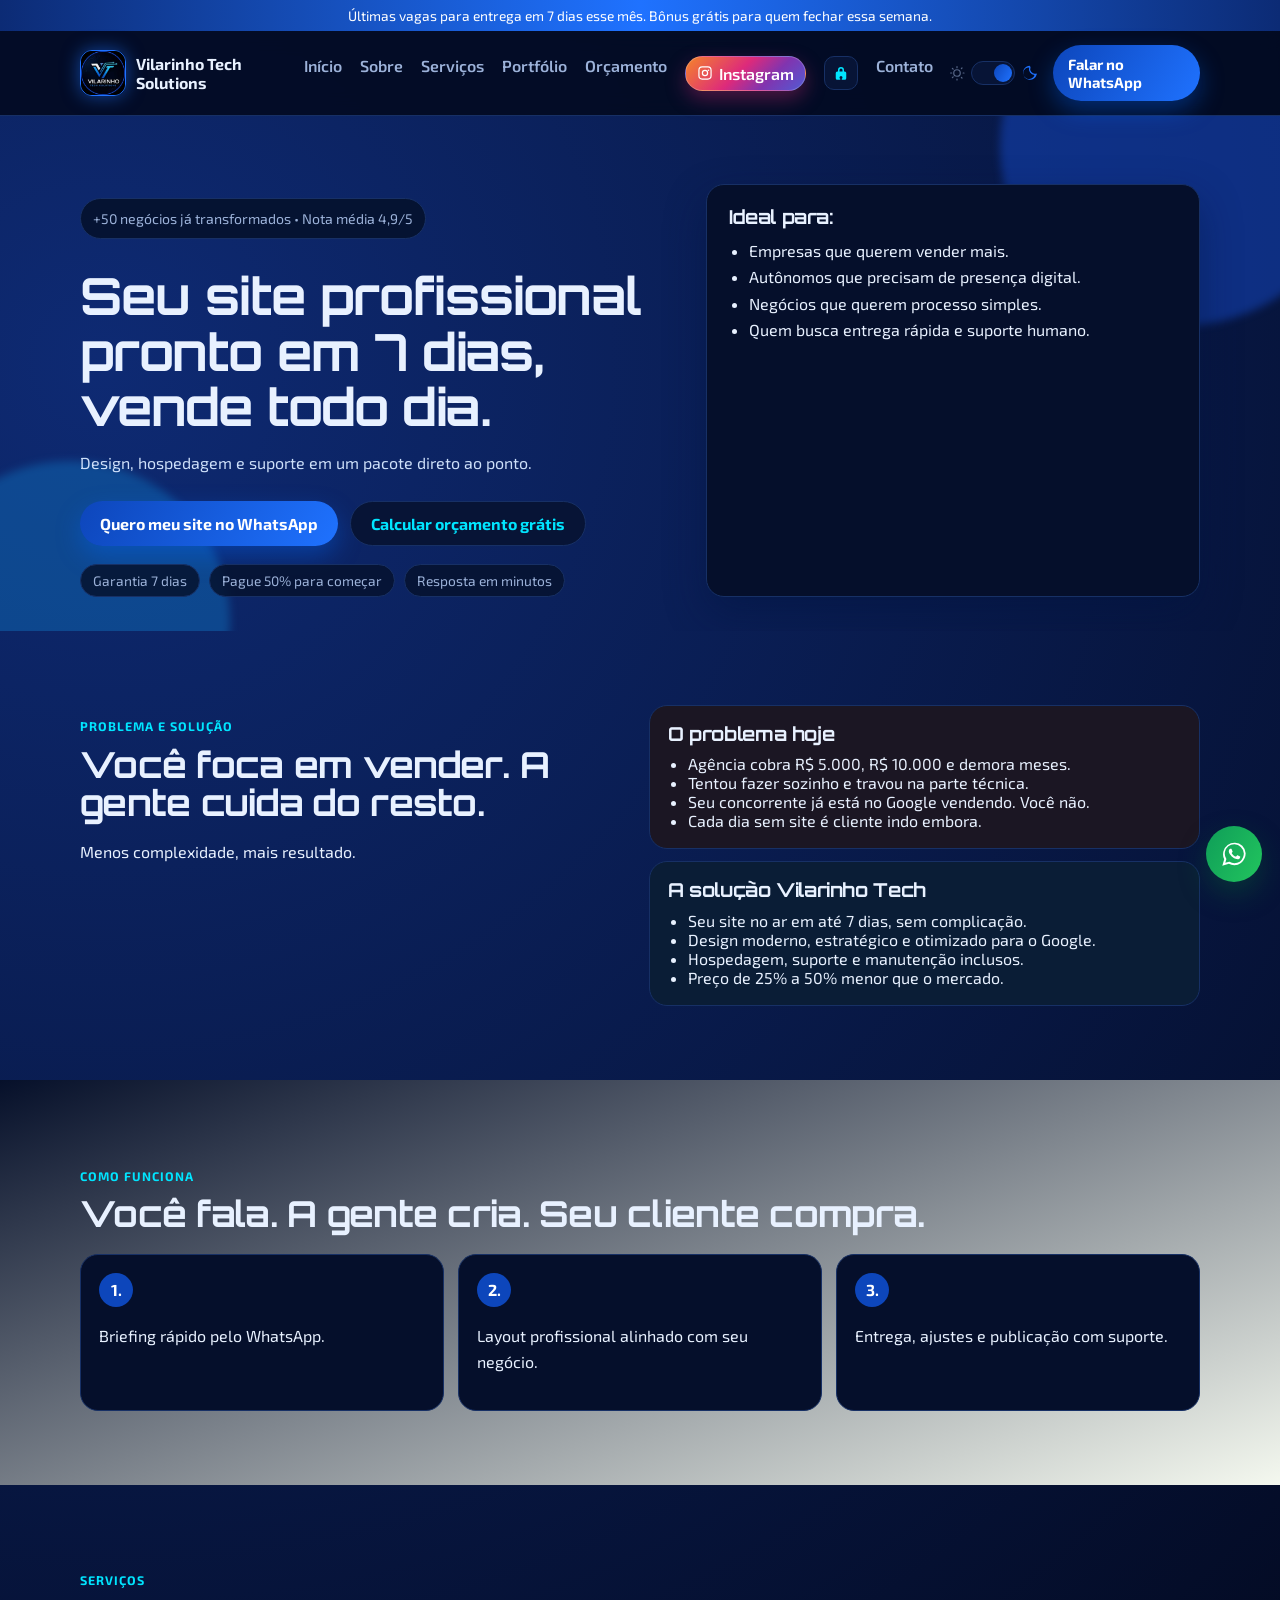
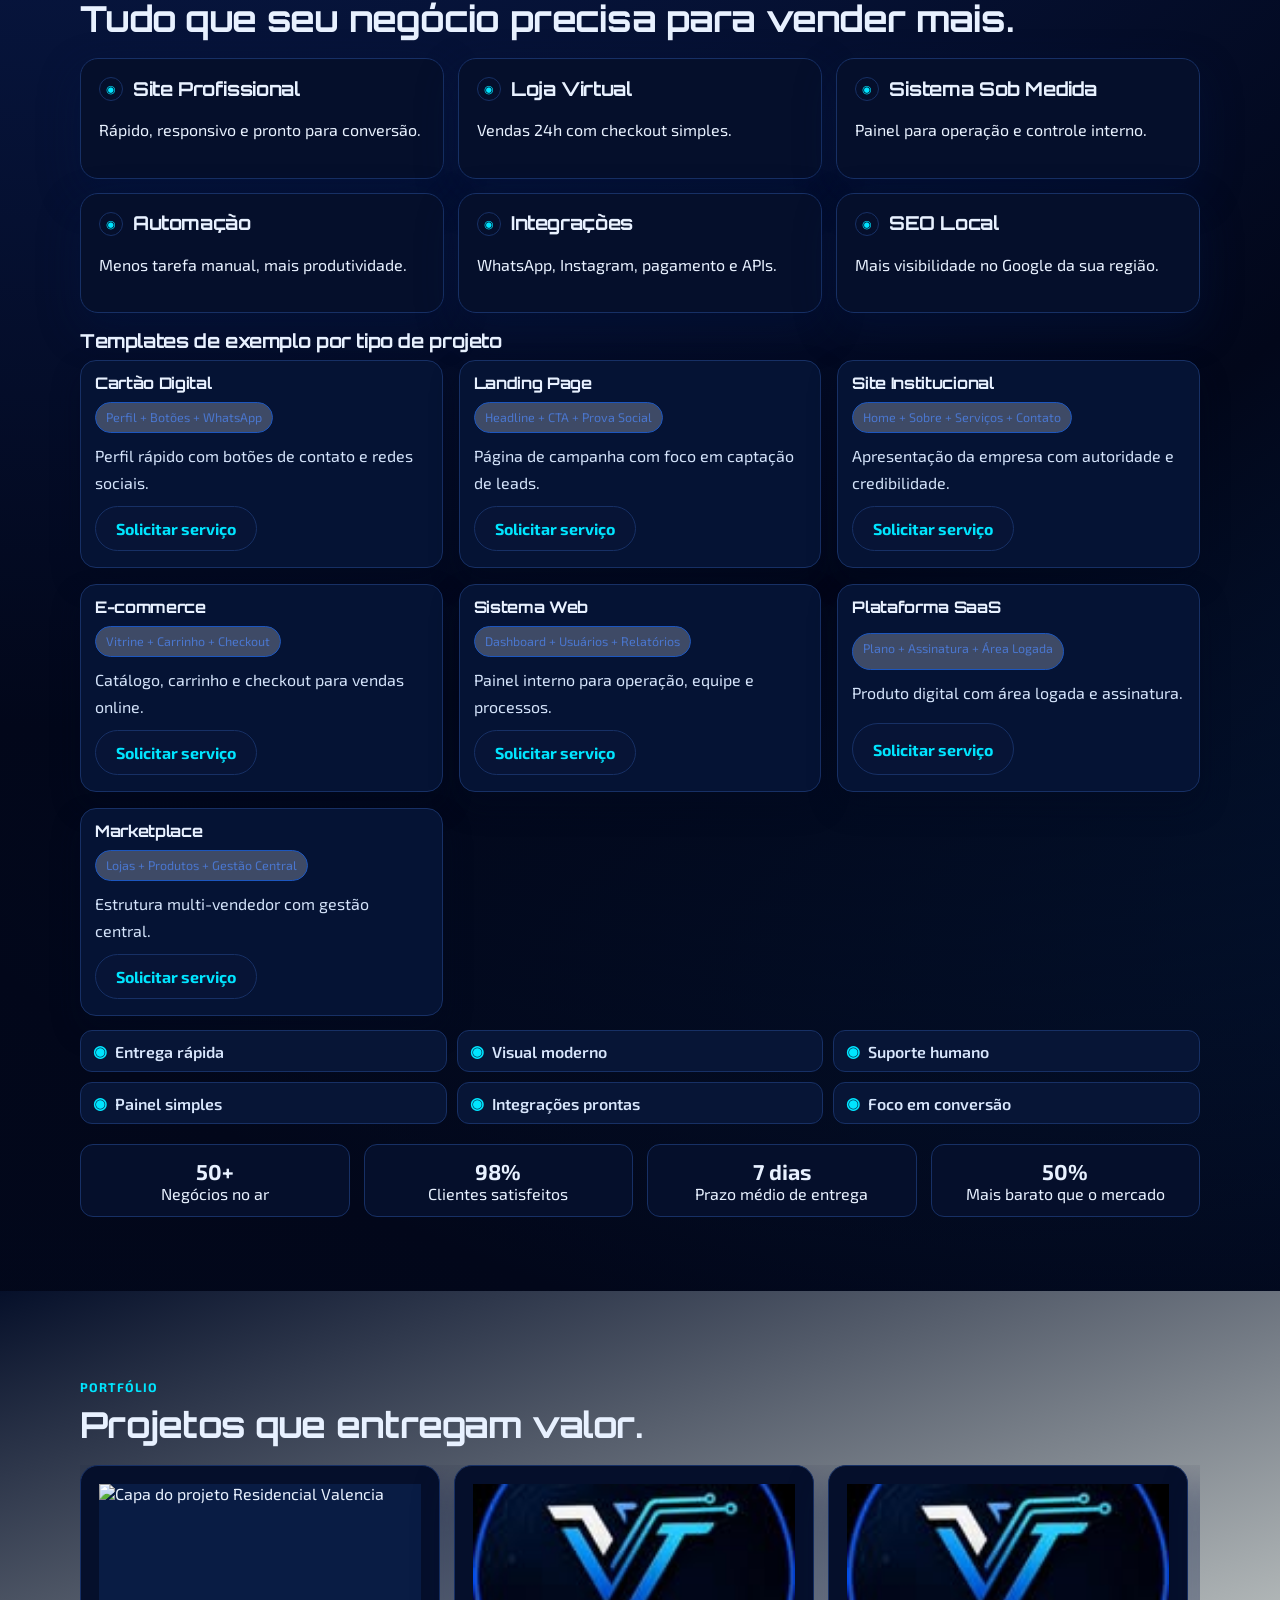
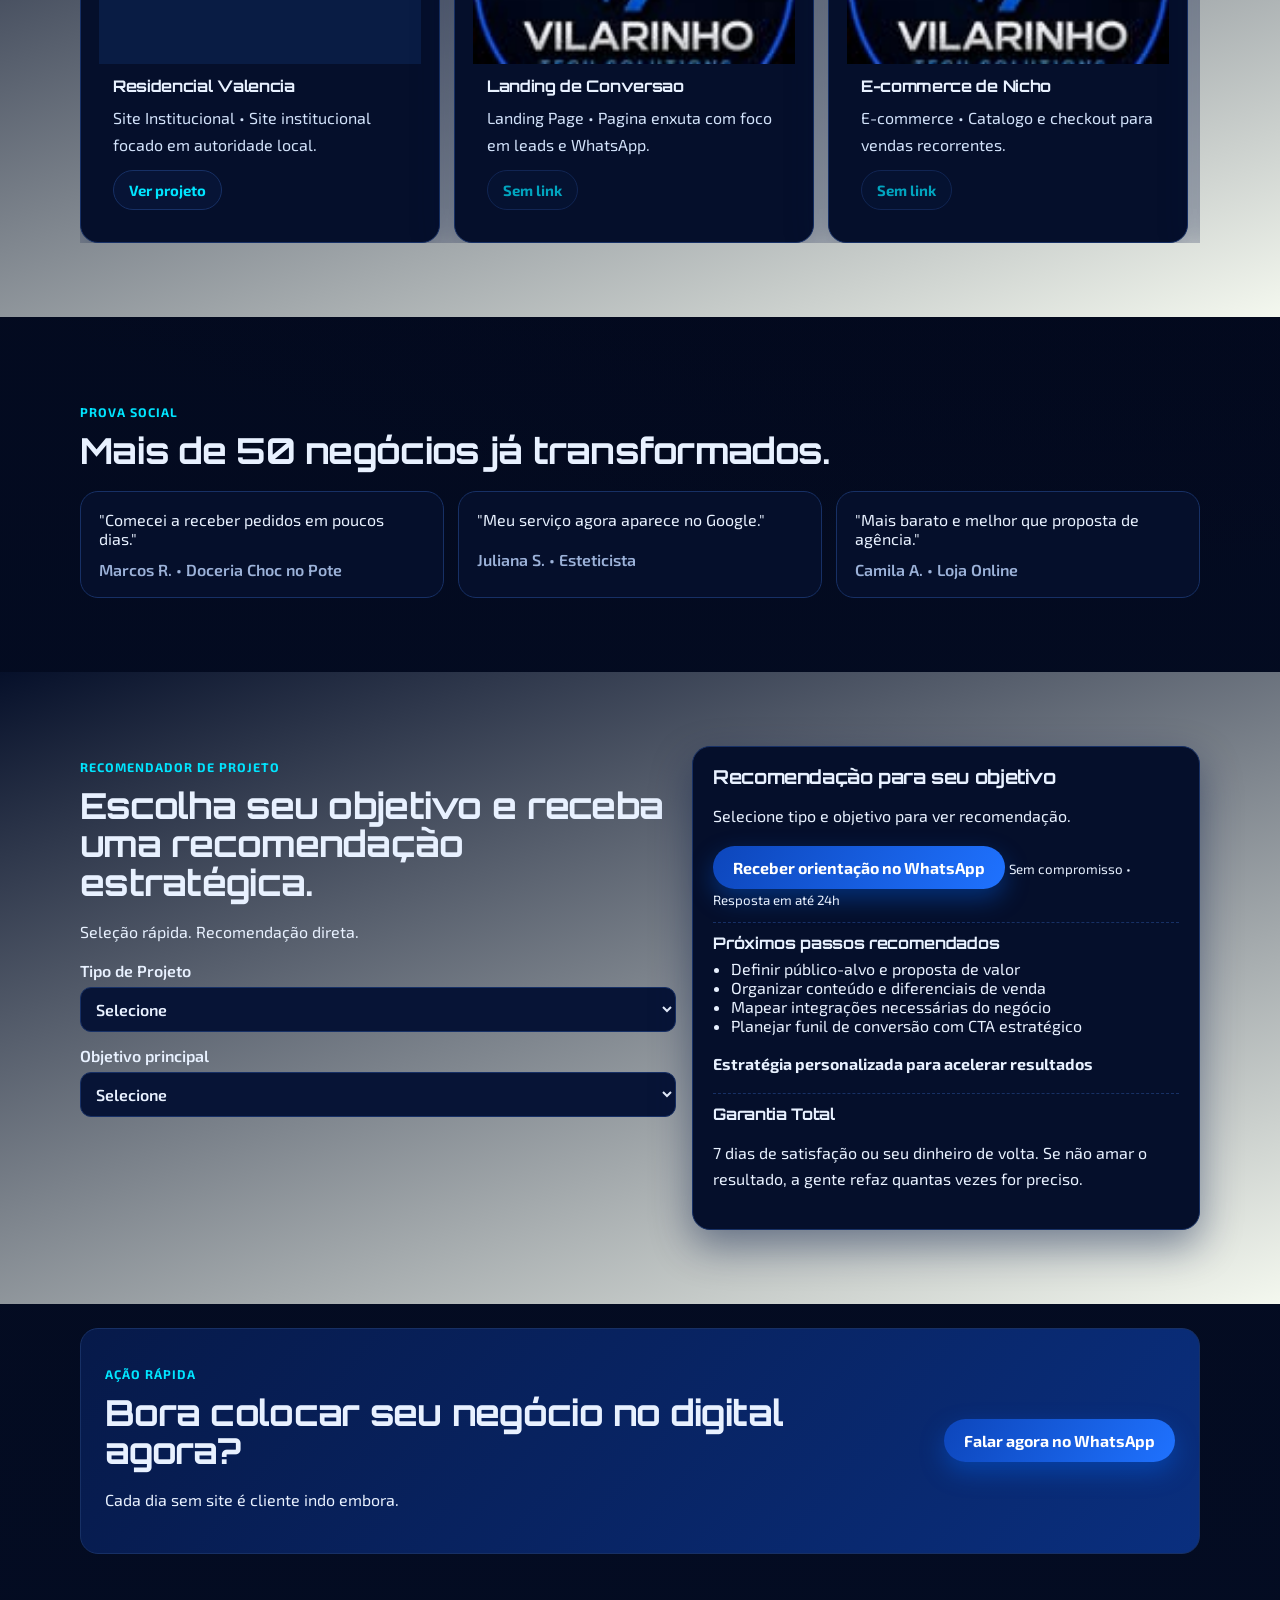
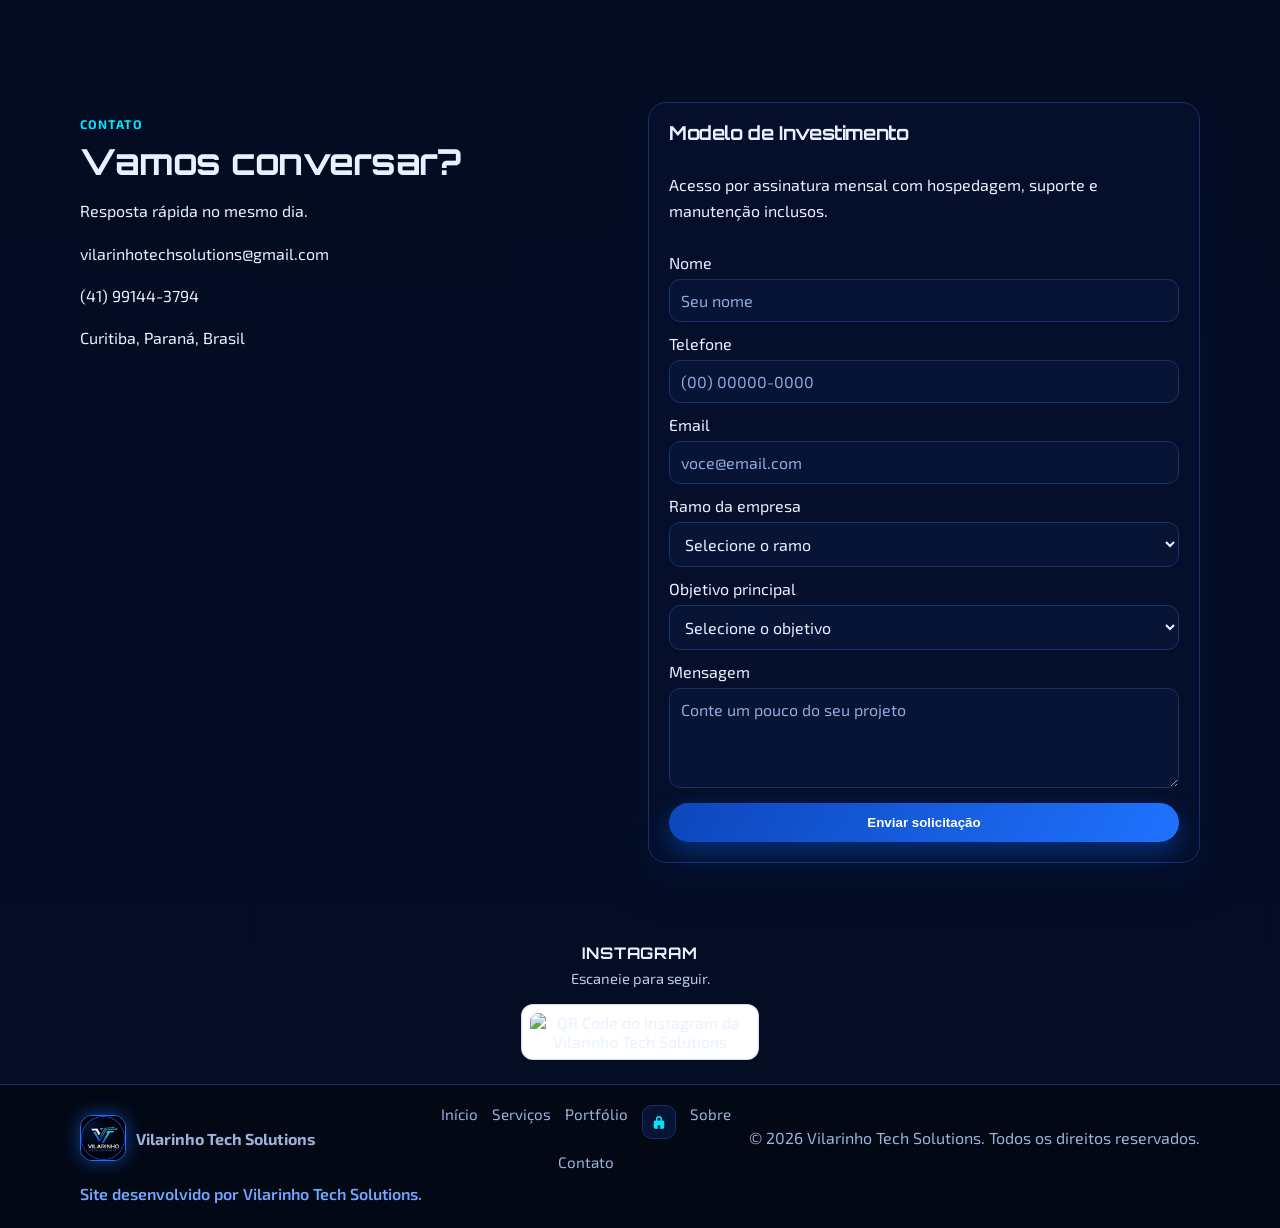
==== index.html @ c52dd7e8 "feat: streamline admin project onboarding and portfolio UX" ====
<!doctype html>
<html lang="pt-BR">
  <head>
    <meta charset="UTF-8" />
    <meta name="viewport" content="width=device-width, initial-scale=1.0" />
    <title>Vilarinho Tech Solutions</title>
    <meta
      name="description"
      content="Seu site profissional pronto em 7 dias para vender todos os dias. Criação web, hospedagem, suporte e manutenção inclusos."
    />
    <link rel="preconnect" href="https://fonts.googleapis.com" />
    <link rel="preconnect" href="https://fonts.gstatic.com" crossorigin />
    <link
      href="https://fonts.googleapis.com/css2?family=Exo+2:wght@400;500;600;700&family=Orbitron:wght@500;700;800&display=swap"
      rel="stylesheet"
    />
    <link rel="icon" type="image/jpeg" href="assets/logo_.jpg" />
    <link rel="shortcut icon" href="assets/logo_.jpg" />
    <link rel="apple-touch-icon" href="assets/logo_.jpg" />
    <link rel="stylesheet" href="style.css" />
  </head>
  <body>
    <div class="urgent-bar">
      Últimas vagas para entrega em 7 dias esse mês. Bônus grátis para quem
      fechar essa semana.
    </div>

    <header class="topbar">
      <div class="container topbar-inner">
        <a class="brand" href="#inicio">
          <img src="assets/logo_.jpg" alt="Vilarinho Tech Solutions" />
          <span>Vilarinho Tech Solutions</span>
        </a>

        <button
          class="menu-toggle"
          id="menu-toggle"
          type="button"
          aria-expanded="false"
          aria-controls="menu"
          aria-label="Abrir menu"
        >
          <span></span>
          <span></span>
          <span></span>
        </button>

        <nav class="nav" id="menu">
          <a href="#inicio">Início</a>
          <a href="#sobre">Sobre</a>
          <a href="servicos.html">Serviços</a>
          <a href="#portfolio">Portfólio</a>
          <a href="#orcamento">Orçamento</a>
          <a
            class="instagram-link"
            href="https://www.instagram.com/vilarinho_tech_solutions/"
            target="_blank"
            rel="noreferrer"
          >
            <svg viewBox="0 0 24 24" aria-hidden="true">
              <path
                d="M7.75 2h8.5A5.75 5.75 0 0122 7.75v8.5A5.75 5.75 0 0116.25 22h-8.5A5.75 5.75 0 012 16.25v-8.5A5.75 5.75 0 017.75 2zm0 1.8A3.95 3.95 0 003.8 7.75v8.5a3.95 3.95 0 003.95 3.95h8.5a3.95 3.95 0 003.95-3.95v-8.5a3.95 3.95 0 00-3.95-3.95h-8.5zM12 7.2A4.8 4.8 0 1112 16.8 4.8 4.8 0 0112 7.2zm0 1.8a3 3 0 100 6 3 3 0 000-6zm5.25-2.15a1.15 1.15 0 110 2.3 1.15 1.15 0 010-2.3z"
              ></path>
            </svg>
            <span>Instagram</span></a
          >
          <a
            href="#admin"
            class="admin-icon-link admin-login-trigger"
            aria-label="Login Admin"
            title="Login Admin"
          >
            <svg viewBox="0 0 24 24" aria-hidden="true">
              <path
                d="M17 10h-1V8a4 4 0 10-8 0v2H7a2 2 0 00-2 2v7a2 2 0 002 2h10a2 2 0 002-2v-7a2 2 0 00-2-2zm-7-2a2 2 0 114 0v2h-4V8zm2 8a2 2 0 012 2 2 2 0 01-1 1.73V21h-2v-1.27A2 2 0 0110 18a2 2 0 012-2z"
              ></path>
            </svg>
          </a>
          <a href="#contato">Contato</a>
        </nav>

        <label
          class="theme-toggle"
          for="theme-toggle-input"
          aria-label="Alternar tema claro ou escuro"
        >
          <span class="theme-icon theme-icon-sun" aria-hidden="true">
            <svg viewBox="0 0 24 24">
              <path
                d="M12 6.2a5.8 5.8 0 100 11.6 5.8 5.8 0 000-11.6zm0 1.8a4 4 0 110 8 4 4 0 010-8zM12 1.5a.9.9 0 01.9.9v1.7a.9.9 0 11-1.8 0V2.4a.9.9 0 01.9-.9zm0 18.8a.9.9 0 01.9.9v1.3a.9.9 0 11-1.8 0v-1.3a.9.9 0 01.9-.9zM4.4 4.4a.9.9 0 011.27 0l1.2 1.2A.9.9 0 115.6 6.87l-1.2-1.2a.9.9 0 010-1.27zm13.53 13.53a.9.9 0 011.27 0l.9.9a.9.9 0 11-1.27 1.27l-.9-.9a.9.9 0 010-1.27zM1.5 12a.9.9 0 01.9-.9h1.7a.9.9 0 110 1.8H2.4a.9.9 0 01-.9-.9zm18.8 0a.9.9 0 01.9-.9h1.3a.9.9 0 110 1.8h-1.3a.9.9 0 01-.9-.9zM4.4 19.6a.9.9 0 010-1.27l1.2-1.2a.9.9 0 111.27 1.27l-1.2 1.2a.9.9 0 01-1.27 0zm13.53-13.53a.9.9 0 010-1.27l.9-.9a.9.9 0 111.27 1.27l-.9.9a.9.9 0 01-1.27 0z"
              ></path>
            </svg>
          </span>
          <input type="checkbox" id="theme-toggle-input" checked />
          <span class="theme-toggle-track" aria-hidden="true"
            ><span class="theme-toggle-thumb"></span
          ></span>
          <span class="theme-icon theme-icon-moon" aria-hidden="true">
            <svg viewBox="0 0 24 24">
              <path
                d="M13.4 2.1a.9.9 0 01.84 1.22 7.15 7.15 0 008.44 9.45.9.9 0 011.01 1.26A10.5 10.5 0 1112.34 1.2a.9.9 0 011.06.9zm-1.2 1.56A8.7 8.7 0 1020.28 15a8.95 8.95 0 01-8.08-11.34z"
              ></path>
            </svg>
          </span>
        </label>

        <a
          class="btn btn-sm desktop-only"
          href="https://wa.me/5541991443794"
          target="_blank"
          rel="noreferrer"
        >
          Falar no WhatsApp
        </a>
      </div>
    </header>

    <main id="inicio">
      <section class="hero section-reveal">
        <div class="bg-shape bg-shape-a"></div>
        <div class="bg-shape bg-shape-b"></div>
        <div class="container hero-grid">
          <div>
            <p class="tag">+50 negócios já transformados • Nota média 4,9/5</p>
            <h1>Seu site profissional pronto em 7 dias, vende todo dia.</h1>
            <p class="subtitle">
              Design, hospedagem e suporte em um pacote direto ao ponto.
            </p>

            <div class="hero-actions">
              <a
                class="btn"
                href="https://wa.me/5541991443794?text=Ol%C3%A1%2C%20Vilarinho%20Tech!%20Vi%20o%20site%20de%20voc%C3%AAs%20e%20quero%20criar%20o%20meu%20site%20profissional."
                target="_blank"
                rel="noreferrer"
              >
                Quero meu site no WhatsApp
              </a>
              <a class="btn btn-ghost" href="#orcamento"
                >Calcular orçamento grátis</a
              >
            </div>

            <div class="hero-points">
              <span>Garantia 7 dias</span>
              <span>Pague 50% para começar</span>
              <span>Resposta em minutos</span>
            </div>
          </div>

          <aside class="hero-card section-reveal">
            <h3>Ideal para:</h3>
            <ul>
              <li>Empresas que querem vender mais.</li>
              <li>Autônomos que precisam de presença digital.</li>
              <li>Negócios que querem processo simples.</li>
              <li>Quem busca entrega rápida e suporte humano.</li>
            </ul>
          </aside>
        </div>
      </section>

      <section id="sobre" class="section section-reveal">
        <div class="container split">
          <div>
            <p class="section-label">Problema e Solução</p>
            <h2>Você foca em vender. A gente cuida do resto.</h2>
            <p>Menos complexidade, mais resultado.</p>
          </div>
          <div class="panel-group">
            <article class="panel warning">
              <h3>O problema hoje</h3>
              <ul>
                <li>Agência cobra R$ 5.000, R$ 10.000 e demora meses.</li>
                <li>Tentou fazer sozinho e travou na parte técnica.</li>
                <li>Seu concorrente já está no Google vendendo. Você não.</li>
                <li>Cada dia sem site é cliente indo embora.</li>
              </ul>
            </article>
            <article class="panel success">
              <h3>A solução Vilarinho Tech</h3>
              <ul>
                <li>Seu site no ar em até 7 dias, sem complicação.</li>
                <li>Design moderno, estratégico e otimizado para o Google.</li>
                <li>Hospedagem, suporte e manutenção inclusos.</li>
                <li>Preço de 25% a 50% menor que o mercado.</li>
              </ul>
            </article>
          </div>
        </div>
      </section>

      <section class="section alt section-reveal">
        <div class="container">
          <p class="section-label">Como Funciona</p>
          <h2>Você fala. A gente cria. Seu cliente compra.</h2>
          <div class="steps-grid">
            <article>
              <strong>1.</strong>
              <p>Briefing rápido pelo WhatsApp.</p>
            </article>
            <article>
              <strong>2.</strong>
              <p>Layout profissional alinhado com seu negócio.</p>
            </article>
            <article>
              <strong>3.</strong>
              <p>Entrega, ajustes e publicação com suporte.</p>
            </article>
          </div>
        </div>
      </section>

      <section id="servicos" class="section section-reveal">
        <div class="container">
          <p class="section-label">Serviços</p>
          <h2>Tudo que seu negócio precisa para vender mais.</h2>

          <div class="cards">
            <article class="service-card">
              <div class="service-head">
                <span class="service-icon" aria-hidden="true">◉</span>
                <h3>Site Profissional</h3>
              </div>
              <p>Rápido, responsivo e pronto para conversão.</p>
            </article>
            <article class="service-card">
              <div class="service-head">
                <span class="service-icon" aria-hidden="true">◉</span>
                <h3>Loja Virtual</h3>
              </div>
              <p>Vendas 24h com checkout simples.</p>
            </article>
            <article class="service-card">
              <div class="service-head">
                <span class="service-icon" aria-hidden="true">◉</span>
                <h3>Sistema Sob Medida</h3>
              </div>
              <p>Painel para operação e controle interno.</p>
            </article>
            <article class="service-card">
              <div class="service-head">
                <span class="service-icon" aria-hidden="true">◉</span>
                <h3>Automação</h3>
              </div>
              <p>Menos tarefa manual, mais produtividade.</p>
            </article>
            <article class="service-card">
              <div class="service-head">
                <span class="service-icon" aria-hidden="true">◉</span>
                <h3>Integrações</h3>
              </div>
              <p>WhatsApp, Instagram, pagamento e APIs.</p>
            </article>
            <article class="service-card">
              <div class="service-head">
                <span class="service-icon" aria-hidden="true">◉</span>
                <h3>SEO Local</h3>
              </div>
              <p>Mais visibilidade no Google da sua região.</p>
            </article>
          </div>

          <h3 class="templates-title">
            Templates de exemplo por tipo de projeto
          </h3>
          <div class="template-grid">
            <article class="template-card">
              <h4>Cartão Digital</h4>
              <div class="template-preview">Perfil + Botões + WhatsApp</div>
              <p>Perfil rápido com botões de contato e redes sociais.</p>
              <a
                href="https://wa.me/5541991443794?text=Olá%20Vilarinho%20Tech!%20Quero%20solicitar%20o%20serviço%20de%20Cartão%20Digital."
                class="btn btn-ghost"
                target="_blank"
                rel="noreferrer"
                >Solicitar serviço</a
              >
            </article>
            <article class="template-card">
              <h4>Landing Page</h4>
              <div class="template-preview">Headline + CTA + Prova Social</div>
              <p>Página de campanha com foco em captação de leads.</p>
              <a
                href="https://wa.me/5541991443794?text=Olá%20Vilarinho%20Tech!%20Quero%20solicitar%20o%20serviço%20de%20Landing%20Page."
                class="btn btn-ghost"
                target="_blank"
                rel="noreferrer"
                >Solicitar serviço</a
              >
            </article>
            <article class="template-card">
              <h4>Site Institucional</h4>
              <div class="template-preview">
                Home + Sobre + Serviços + Contato
              </div>
              <p>Apresentação da empresa com autoridade e credibilidade.</p>
              <a
                href="https://wa.me/5541991443794?text=Olá%20Vilarinho%20Tech!%20Quero%20solicitar%20o%20serviço%20de%20Site%20Institucional."
                class="btn btn-ghost"
                target="_blank"
                rel="noreferrer"
                >Solicitar serviço</a
              >
            </article>
            <article class="template-card">
              <h4>E-commerce</h4>
              <div class="template-preview">Vitrine + Carrinho + Checkout</div>
              <p>Catálogo, carrinho e checkout para vendas online.</p>
              <a
                href="https://wa.me/5541991443794?text=Olá%20Vilarinho%20Tech!%20Quero%20solicitar%20o%20serviço%20de%20E-commerce."
                class="btn btn-ghost"
                target="_blank"
                rel="noreferrer"
                >Solicitar serviço</a
              >
            </article>
            <article class="template-card">
              <h4>Sistema Web</h4>
              <div class="template-preview">
                Dashboard + Usuários + Relatórios
              </div>
              <p>Painel interno para operação, equipe e processos.</p>
              <a
                href="https://wa.me/5541991443794?text=Olá%20Vilarinho%20Tech!%20Quero%20solicitar%20o%20serviço%20de%20Sistema%20Web."
                class="btn btn-ghost"
                target="_blank"
                rel="noreferrer"
                >Solicitar serviço</a
              >
            </article>
            <article class="template-card">
              <h4>Plataforma SaaS</h4>
              <div class="template-preview">
                Plano + Assinatura + Área Logada
              </div>
              <p>Produto digital com área logada e assinatura.</p>
              <a
                href="https://wa.me/5541991443794?text=Olá%20Vilarinho%20Tech!%20Quero%20solicitar%20o%20serviço%20de%20Plataforma%20SaaS."
                class="btn btn-ghost"
                target="_blank"
                rel="noreferrer"
                >Solicitar serviço</a
              >
            </article>
            <article class="template-card">
              <h4>Marketplace</h4>
              <div class="template-preview">
                Lojas + Produtos + Gestão Central
              </div>
              <p>Estrutura multi-vendedor com gestão central.</p>
              <a
                href="https://wa.me/5541991443794?text=Olá%20Vilarinho%20Tech!%20Quero%20solicitar%20o%20serviço%20de%20Marketplace."
                class="btn btn-ghost"
                target="_blank"
                rel="noreferrer"
                >Solicitar serviço</a
              >
            </article>
          </div>

          <div class="icon-card-grid">
            <article class="mini-card"><span>◉</span>Entrega rápida</article>
            <article class="mini-card"><span>◉</span>Visual moderno</article>
            <article class="mini-card"><span>◉</span>Suporte humano</article>
            <article class="mini-card"><span>◉</span>Painel simples</article>
            <article class="mini-card">
              <span>◉</span>Integrações prontas
            </article>
            <article class="mini-card"><span>◉</span>Foco em conversão</article>
          </div>

          <div class="stats">
            <div><strong>50+</strong><span>Negócios no ar</span></div>
            <div><strong>98%</strong><span>Clientes satisfeitos</span></div>
            <div>
              <strong>7 dias</strong><span>Prazo médio de entrega</span>
            </div>
            <div>
              <strong>50%</strong><span>Mais barato que o mercado</span>
            </div>
          </div>
        </div>
      </section>

      <section id="portfolio" class="section alt section-reveal">
        <div class="container">
          <p class="section-label">Portfólio</p>
          <h2>Projetos que entregam valor.</h2>
          <div class="portfolio-marquee">
            <div class="portfolio-grid" id="portfolio-grid"></div>
          </div>
        </div>
      </section>

      <section class="section section-reveal">
        <div class="container">
          <p class="section-label">Prova Social</p>
          <h2>Mais de 50 negócios já transformados.</h2>
          <div class="testimonials">
            <blockquote>
              "Comecei a receber pedidos em poucos dias."
              <cite>Marcos R. • Doceria Choc no Pote</cite>
            </blockquote>
            <blockquote>
              "Meu serviço agora aparece no Google."
              <cite>Juliana S. • Esteticista</cite>
            </blockquote>
            <blockquote>
              "Mais barato e melhor que proposta de agência."
              <cite>Camila A. • Loja Online</cite>
            </blockquote>
          </div>
        </div>
      </section>

      <section id="orcamento" class="section alt section-reveal">
        <div class="container budget-wrap">
          <div>
            <p class="section-label">Recomendador de Projeto</p>
            <h2>Escolha seu objetivo e receba uma recomendação estratégica.</h2>
            <p>Seleção rápida. Recomendação direta.</p>

            <form id="budget-form" class="budget-form">
              <label>
                Tipo de Projeto
                <select id="project-type" required>
                  <option value="">Selecione</option>
                  <option value="Cartão Digital">Cartão Digital</option>
                  <option value="Landing Page">Landing Page</option>
                  <option value="Site Institucional">Site Institucional</option>
                  <option value="E-commerce">E-commerce</option>
                  <option value="Sistema Web">Sistema Web</option>
                  <option value="Plataforma SaaS">Plataforma SaaS</option>
                  <option value="Marketplace">Marketplace</option>
                </select>
              </label>

              <label>
                Objetivo principal
                <select id="project-goal" required>
                  <option value="">Selecione</option>
                  <option value="vender-online">Vender produtos online</option>
                  <option value="captar-leads">
                    Gerar leads e captar clientes
                  </option>
                  <option value="autoridade">Apresentar a empresa</option>
                  <option value="automatizar">
                    Automatizar processos internos
                  </option>
                  <option value="produto-digital">
                    Lançar produto digital
                  </option>
                </select>
              </label>
            </form>
          </div>

          <aside class="budget-result">
            <h3>Recomendação para seu objetivo</h3>
            <p id="recommend-title">
              Selecione tipo e objetivo para ver recomendação.
            </p>
            <p class="recommendation-text" id="recommend-text"></p>
            <ul class="recommendation-list" id="recommend-list"></ul>
            <a
              class="btn"
              id="cta-whatsapp"
              href="https://wa.me/5541991443794"
              target="_blank"
              rel="noreferrer"
            >
              Receber orientação no WhatsApp
            </a>
            <small>Sem compromisso • Resposta em até 24h</small>

            <div class="bonus">
              <h4>Próximos passos recomendados</h4>
              <ul>
                <li>Definir público-alvo e proposta de valor</li>
                <li>Organizar conteúdo e diferenciais de venda</li>
                <li>Mapear integrações necessárias do negócio</li>
                <li>Planejar funil de conversão com CTA estratégico</li>
              </ul>
              <p>
                <strong
                  >Estratégia personalizada para acelerar resultados</strong
                >
              </p>
            </div>

            <div class="guarantee">
              <h4>Garantia Total</h4>
              <p>
                7 dias de satisfação ou seu dinheiro de volta. Se não amar o
                resultado, a gente refaz quantas vezes for preciso.
              </p>
            </div>
          </aside>
        </div>
      </section>

      <section id="admin" class="section section-reveal" hidden>
        <div class="container">
          <p class="section-label">Painel do Cliente</p>
          <h2>Admin de Projetos Desenvolvidos</h2>
          <p>Cadastre e publique no portfólio em segundos.</p>

          <form id="admin-project-form" class="contact-form admin-form">
            <h3>Conexao Supabase</h3>
            <label>
              Supabase URL
              <input
                id="supabase-url"
                type="url"
                placeholder="https://SEU-PROJETO.supabase.co"
              />
            </label>
            <label>
              Supabase Anon Key
              <input
                id="supabase-anon-key"
                type="text"
                placeholder="Sua anon key publica"
              />
            </label>
            <button id="supabase-connect" type="button" class="btn btn-ghost">
              Conectar Supabase
            </button>
            <small id="supabase-status"></small>

            <div class="admin-auth-box">
              <button id="admin-google-login" type="button" class="btn">
                Acessar Admin com Google
              </button>
              <button
                id="admin-google-logout"
                type="button"
                class="btn btn-ghost"
                hidden
              >
                Sair da conta Admin
              </button>
              <small id="admin-auth-status">
                Faça login com o email autorizado para liberar o cadastro.
              </small>

              <div class="external-connect-box">
                <strong>Conectar Plataformas</strong>
                <div class="external-connect-actions">
                  <button
                    id="connect-github"
                    type="button"
                    class="btn btn-ghost btn-sm"
                  >
                    Conectar GitHub
                  </button>
                  <button
                    id="connect-netlify"
                    type="button"
                    class="btn btn-ghost btn-sm"
                  >
                    Conectar Netlify
                  </button>
                </div>
                <small id="external-connect-status">
                  Conecte e depois use "Sincronizar por URLs" para espelhar no
                  portfólio.
                </small>
              </div>
            </div>

            <div id="admin-project-fields" hidden>
              <h3>Cadastro de Projeto</h3>
              <label>
                Nome do projeto
                <input
                  id="admin-name"
                  type="text"
                  placeholder="Ex: Clínica Vida"
                  required
                />
              </label>
              <label>
                Tipo de projeto
                <select id="admin-type" required>
                  <option value="">Selecione</option>
                  <option>Landing Page</option>
                  <option>Site Institucional</option>
                  <option>E-commerce</option>
                  <option>Sistema Web</option>
                  <option>Plataforma SaaS</option>
                  <option>Marketplace</option>
                </select>
              </label>
              <label>
                Resultado ou descrição
                <textarea
                  id="admin-description"
                  rows="3"
                  placeholder="Ex: aumento de leads e presença local"
                  required
                ></textarea>
              </label>
              <label>
                URL para "Ver projeto"
                <input
                  id="admin-url"
                  type="url"
                  placeholder="https://seuprojeto.com"
                />
              </label>
              <div class="admin-quick-actions">
                <button
                  id="admin-autofill-url"
                  type="button"
                  class="btn btn-ghost btn-sm"
                >
                  Preencher automaticamente pela URL
                </button>
                <small>
                  Com a URL, o sistema completa nome/tipo/descricao e permite
                  publicar mais rapido.
                </small>
              </div>
              <label>
                URL da capa do projeto (opcional)
                <input
                  id="admin-cover-url"
                  type="url"
                  placeholder="https://seuprojeto.com/capa.jpg"
                />
              </label>
              <button type="submit" class="btn">
                Adicionar ao portfólio público
              </button>
              <small id="admin-feedback"></small>

              <h3>Sincronizar por URLs</h3>
              <label>
                URLs dos projetos (1 por linha)
                <textarea
                  id="sync-urls"
                  rows="5"
                  placeholder="https://meuprojeto.lovable.app&#10;https://meuprojeto.netlify.app&#10;https://empresa.github.io/site"
                ></textarea>
              </label>
              <button id="sync-urls-btn" type="button" class="btn btn-ghost">
                Sincronizar URLs no portfólio
              </button>
              <small id="sync-urls-feedback"></small>
            </div>
          </form>
        </div>
      </section>

      <section class="section cta-banner section-reveal">
        <div class="container cta-banner-inner">
          <div>
            <p class="section-label">Ação Rápida</p>
            <h2>Bora colocar seu negócio no digital agora?</h2>
            <p>Cada dia sem site é cliente indo embora.</p>
          </div>
          <a
            class="btn"
            href="https://wa.me/5541991443794?text=Ol%C3%A1%2C%20Vilarinho%20Tech!%20Quero%20garantir%20minha%20vaga%20essa%20semana%20e%20aproveitar%20os%20b%C3%B4nus."
            target="_blank"
            rel="noreferrer"
          >
            Falar agora no WhatsApp
          </a>
        </div>
      </section>

      <section id="contato" class="section section-reveal">
        <div class="container contact-wrap">
          <div class="contact-copy">
            <p class="section-label">Contato</p>
            <h2>Vamos conversar?</h2>
            <p>Resposta rápida no mesmo dia.</p>
            <p>
              <a href="mailto:vilarinhotechsolutions@gmail.com"
                >vilarinhotechsolutions@gmail.com</a
              >
            </p>
            <p><a href="tel:+5541991443794">(41) 99144-3794</a></p>
            <p>Curitiba, Paraná, Brasil</p>
          </div>

          <form class="contact-form">
            <h3>Modelo de Investimento</h3>
            <p>
              Acesso por assinatura mensal com hospedagem, suporte e manutenção
              inclusos.
            </p>
            <label
              >Nome <input type="text" name="nome" placeholder="Seu nome"
            /></label>
            <label
              >Telefone
              <input
                type="tel"
                name="telefone"
                placeholder="(00) 00000-0000"
                data-redirect-url="https://wa.me/5541991443794?text=Ol%C3%A1%2C%20Vilarinho%20Tech!%20Quero%20falar%20sobre%20meu%20projeto."
            /></label>
            <label
              >Email
              <input
                type="email"
                name="email"
                placeholder="voce@email.com"
                data-redirect-url="https://www.instagram.com/vilarinho_tech_solutions/"
            /></label>
            <label>
              Ramo da empresa
              <select name="ramo">
                <option>Selecione o ramo</option>
                <option>Alimentação e Bebidas</option>
                <option>Saúde e Bem-estar</option>
                <option>Educação</option>
                <option>Imobiliário</option>
                <option>E-commerce / Varejo</option>
                <option>Serviços Profissionais</option>
                <option>Tecnologia</option>
                <option>Beleza e Estética</option>
                <option>Outro</option>
              </select>
            </label>
            <label>
              Objetivo principal
              <select name="objetivo">
                <option>Selecione o objetivo</option>
                <option>Vender produtos online</option>
                <option>Gerar leads e captar clientes</option>
                <option>Apresentar a empresa</option>
                <option>Automatizar processos</option>
                <option>Criar sistema web personalizado</option>
              </select>
            </label>
            <label>
              Mensagem
              <textarea
                name="mensagem"
                rows="4"
                placeholder="Conte um pouco do seu projeto"
              ></textarea>
            </label>
            <button type="button" class="btn">Enviar solicitação</button>
          </form>
        </div>
      </section>
    </main>

    <section class="qr-section">
      <div class="container qr-wrap">
        <h3>Instagram</h3>
        <p>Escaneie para seguir.</p>
        <a
          href="https://www.instagram.com/vilarinho_tech_solutions/"
          target="_blank"
          rel="noreferrer"
          class="qr-card"
          aria-label="Abrir Instagram da Vilarinho Tech Solutions"
        >
          <img
            src="https://api.qrserver.com/v1/create-qr-code/?size=320x320&color=111111&bgcolor=FFFFFF&data=https%3A%2F%2Fwww.instagram.com%2Fvilarinho_tech_solutions%2F"
            alt="QR Code do Instagram da Vilarinho Tech Solutions"
          />
        </a>
      </div>
    </section>

    <footer class="footer">
      <div class="container footer-inner">
        <div class="brand-mini">
          <img src="assets/logo_.jpg" alt="Vilarinho Tech Solutions" />
          <span>Vilarinho Tech Solutions</span>
        </div>

        <nav class="footer-nav">
          <a href="#inicio">Início</a>
          <a href="servicos.html">Serviços</a>
          <a href="#portfolio">Portfólio</a>
          <a
            href="#admin"
            class="admin-icon-link admin-login-trigger"
            aria-label="Login Admin"
            title="Login Admin"
          >
            <svg viewBox="0 0 24 24" aria-hidden="true">
              <path
                d="M17 10h-1V8a4 4 0 10-8 0v2H7a2 2 0 00-2 2v7a2 2 0 002 2h10a2 2 0 002-2v-7a2 2 0 00-2-2zm-7-2a2 2 0 114 0v2h-4V8zm2 8a2 2 0 012 2 2 2 0 01-1 1.73V21h-2v-1.27A2 2 0 0110 18a2 2 0 012-2z"
              ></path>
            </svg>
          </a>
          <a href="#sobre">Sobre</a>
          <a href="#contato">Contato</a>
        </nav>

        <p>© 2026 Vilarinho Tech Solutions. Todos os direitos reservados.</p>
        <p class="footer-dev">
          Site desenvolvido por Vilarinho Tech Solutions.
        </p>
      </div>
    </footer>

    <a
      class="floating-whatsapp"
      href="https://wa.me/5541991443794?text=Olá%2C%20Vilarinho%20Tech!%20Quero%20mais%20informações."
      target="_blank"
      rel="noreferrer"
      aria-label="Falar no WhatsApp"
      title="Falar no WhatsApp"
    >
      <svg viewBox="0 0 24 24" aria-hidden="true">
        <path
          d="M19.11 4.89A9.9 9.9 0 003.6 16.57L2 22l5.56-1.55a9.91 9.91 0 004.73 1.2h.01A9.9 9.9 0 0019.11 4.89zM12.3 19.86a8.09 8.09 0 01-4.13-1.14l-.3-.18-3.3.92.9-3.22-.2-.33a8.09 8.09 0 0112.54-10.01 8.09 8.09 0 01-5.51 13.96zm4.44-6.03c-.24-.12-1.4-.69-1.62-.77-.22-.08-.38-.12-.54.12-.16.24-.62.77-.76.93-.14.16-.28.18-.52.06-.24-.12-1-.37-1.91-1.18-.7-.62-1.18-1.38-1.32-1.62-.14-.24-.02-.37.1-.49.11-.11.24-.28.36-.42.12-.14.16-.24.24-.4.08-.16.04-.3-.02-.42-.06-.12-.54-1.3-.74-1.78-.2-.48-.4-.41-.54-.42h-.46c-.16 0-.42.06-.64.3-.22.24-.84.82-.84 2s.86 2.32.98 2.48c.12.16 1.7 2.6 4.12 3.65.58.25 1.04.4 1.39.51.58.18 1.11.15 1.53.09.47-.07 1.4-.57 1.6-1.12.2-.55.2-1.02.14-1.12-.06-.1-.22-.16-.46-.28z"
        ></path>
      </svg>
    </a>

    <script src="theme.js"></script>
    <script src="https://cdn.jsdelivr.net/npm/@supabase/supabase-js@2"></script>
    <script src="script.js"></script>
  </body>
</html>
---- style.css ----
:root {
  --bg: #02071a;
  --bg-alt: #06102a;
  --text: #e8f1ff;
  --muted: #9cb2d9;
  --line: #173065;
  --card: #050f2b;
  --brand: #1f72ff;
  --brand-dark: #0d46bb;
  --accent: #00e5ff;
  --danger-soft: #1b1623;
  --success-soft: #0a1d36;
  --radius: 18px;
  --shadow: 0 16px 40px rgba(0, 20, 65, 0.45);
  --page-bg:
    radial-gradient(circle at 8% 6%, #0e2a73 0, #02071a 34%, transparent 50%),
    radial-gradient(circle at 90% 20%, #063f7c 0, #02071a 36%, transparent 52%),
    linear-gradient(180deg, #02071a 0%, #040d24 100%);
  --alt-end: #f4f8ef;
  --urgent-bar-bg: linear-gradient(90deg, #0c2b75, #1f72ff, #0c2b75);
  --topbar-bg: rgba(3, 11, 33, 0.9);
  --ghost-bg: #071436;
  --ghost-text: var(--accent);
  --menu-toggle-bg: #071436;
}

html[data-theme="light"] {
  --bg: #edf3ff;
  --bg-alt: #f6f9ff;
  --text: #10233f;
  --muted: #4e668d;
  --line: #c7d8ef;
  --card: #ffffff;
  --brand: #1f72ff;
  --brand-dark: #0d46bb;
  --accent: #0d6efd;
  --danger-soft: #fff3f3;
  --success-soft: #eef5ff;
  --shadow: 0 12px 30px rgba(18, 50, 102, 0.14);
  --page-bg:
    radial-gradient(circle at 8% 6%, #d8e7ff 0, #f5f8ff 34%, transparent 52%),
    radial-gradient(circle at 90% 20%, #dbe8ff 0, #f6f9ff 36%, transparent 56%),
    linear-gradient(180deg, #f7faff 0%, #edf3ff 100%);
  --alt-end: #ffffff;
  --urgent-bar-bg: linear-gradient(90deg, #1b61d1, #2c7eff, #1b61d1);
  --topbar-bg: rgba(255, 255, 255, 0.88);
  --ghost-bg: #f4f8ff;
  --ghost-text: #0f4ec6;
  --menu-toggle-bg: #f4f8ff;
  --mobile-nav-bg: #ffffff;
  --footer-bg: #eaf2ff;
  --footer-text: #294262;
  --input-bg: #ffffff;
  --input-text: #132a48;
  --input-placeholder: #647ea5;
}

html[data-theme="dark"] {
  --mobile-nav-bg: #05122f;
  --footer-bg: #020814;
  --footer-text: #9cb2d9;
  --input-bg: #071436;
  --input-text: #e8f1ff;
  --input-placeholder: #90aad9;
}

* {
  box-sizing: border-box;
}

html,
body {
  margin: 0;
  padding: 0;
  font-family: "Exo 2", sans-serif;
  color: var(--text);
  background: var(--page-bg);
}

a {
  color: inherit;
  text-decoration: none;
}

p {
  line-height: 1.65;
}

.container {
  width: min(1120px, 92vw);
  margin: 0 auto;
}

.urgent-bar {
  text-align: center;
  font-size: 0.86rem;
  padding: 7px 14px;
  color: #fff;
  background: var(--urgent-bar-bg);
}

.topbar {
  position: sticky;
  top: 0;
  z-index: 90;
  backdrop-filter: blur(10px);
  border-bottom: 1px solid var(--line);
  background: var(--topbar-bg);
}

.topbar-inner {
  display: flex;
  align-items: center;
  justify-content: space-between;
  gap: 16px;
  padding: 14px 0;
}

.brand,
.brand-mini {
  display: inline-flex;
  align-items: center;
  gap: 10px;
  font-weight: 700;
}

.brand img,
.brand-mini img {
  width: 46px;
  height: 46px;
  object-fit: cover;
  border-radius: 12px;
  border: 1px solid #1f72ff;
  box-shadow: 0 0 18px rgba(31, 114, 255, 0.55);
}

.menu-toggle {
  display: none;
  width: 40px;
  height: 40px;
  border: 1px solid var(--line);
  border-radius: 10px;
  background: var(--menu-toggle-bg);
  padding: 8px;
}

.menu-toggle span {
  display: block;
  height: 2px;
  width: 100%;
  background: var(--brand-dark);
  margin: 5px 0;
  transition:
    transform 0.25s ease,
    opacity 0.25s ease;
}

.menu-toggle.active span:nth-child(1) {
  transform: translateY(7px) rotate(45deg);
}

.menu-toggle.active span:nth-child(2) {
  opacity: 0;
}

.menu-toggle.active span:nth-child(3) {
  transform: translateY(-7px) rotate(-45deg);
}

.nav {
  display: flex;
  gap: 18px;
  font-weight: 600;
  color: var(--muted);
}

.nav a:hover {
  color: var(--brand-dark);
}

.instagram-link {
  display: inline-flex;
  align-items: center;
  gap: 6px;
  padding: 7px 11px;
  border-radius: 999px;
  color: #fff;
  background: linear-gradient(
    135deg,
    #f58529,
    #dd2a7b 45%,
    #8134af 70%,
    #515bd4
  );
  border: 1px solid rgba(255, 255, 255, 0.22);
  box-shadow: 0 8px 20px rgba(221, 42, 123, 0.35);
}

.instagram-link svg {
  width: 16px;
  height: 16px;
  fill: currentColor;
}

.instagram-link:hover {
  color: #fff;
  filter: brightness(1.05);
}

.admin-icon-link {
  width: 34px;
  height: 34px;
  border-radius: 10px;
  border: 1px solid var(--line);
  display: inline-flex;
  align-items: center;
  justify-content: center;
  background: var(--ghost-bg);
  color: var(--accent);
}

.admin-icon-link svg {
  width: 18px;
  height: 18px;
  fill: currentColor;
}

.admin-icon-link:hover {
  border-color: var(--accent);
  color: #ffffff;
}

.btn {
  border: 0;
  border-radius: 999px;
  padding: 12px 20px;
  font-weight: 700;
  display: inline-flex;
  align-items: center;
  justify-content: center;
  background: linear-gradient(120deg, var(--brand-dark), var(--brand));
  color: #fff;
  box-shadow: 0 10px 24px rgba(0, 104, 255, 0.36);
  transition:
    transform 0.2s ease,
    box-shadow 0.2s ease;
}

.btn:hover {
  transform: translateY(-2px);
  box-shadow: 0 14px 26px rgba(0, 104, 255, 0.45);
}

.btn-sm {
  padding: 10px 15px;
  font-size: 0.93rem;
}

.btn-ghost {
  background: var(--ghost-bg);
  color: var(--ghost-text);
  border: 1px solid var(--line);
  box-shadow: none;
}

.hero {
  position: relative;
  overflow: hidden;
  padding: 68px 0 34px;
}

.bg-shape {
  position: absolute;
  border-radius: 50%;
  filter: blur(4px);
  opacity: 0.5;
}

.bg-shape-a {
  width: 360px;
  height: 360px;
  background: #1549c6;
  top: -150px;
  right: -80px;
}

.bg-shape-b {
  width: 320px;
  height: 320px;
  background: #0f6ab6;
  bottom: -150px;
  left: -90px;
}

.hero-grid {
  position: relative;
  display: grid;
  grid-template-columns: 1.1fr 0.9fr;
  gap: 22px;
}

h1,
h2,
h3,
h4 {
  font-family: "Orbitron", sans-serif;
  letter-spacing: -0.02em;
  line-height: 1.08;
  margin: 0;
}

h1 {
  font-size: clamp(2rem, 4vw, 3.6rem);
  margin-top: 15px;
}

h2 {
  font-size: clamp(1.52rem, 2.8vw, 2.55rem);
}

h3 {
  font-size: 1.2rem;
}

.tag {
  display: inline-flex;
  gap: 8px;
  align-items: center;
  padding: 8px 12px;
  border-radius: 999px;
  background: rgba(5, 18, 46, 0.92);
  border: 1px solid var(--line);
  color: var(--muted);
  font-size: 0.88rem;
}

.subtitle {
  color: color-mix(in srgb, var(--text) 78%, #6f9de4 22%);
  max-width: 66ch;
}

.hero-actions {
  margin-top: 24px;
  display: flex;
  flex-wrap: wrap;
  gap: 12px;
}

.hero-points {
  margin-top: 18px;
  display: flex;
  flex-wrap: wrap;
  gap: 9px;
}

.hero-points span {
  border-radius: 999px;
  padding: 7px 12px;
  background: rgba(5, 18, 46, 0.85);
  border: 1px solid var(--line);
  font-size: 0.86rem;
  color: var(--muted);
}

.hero-card {
  border: 1px solid var(--line);
  border-radius: var(--radius);
  background: var(--card);
  padding: 22px;
  box-shadow: var(--shadow);
}

.hero-card ul {
  margin: 10px 0 0;
  padding-left: 20px;
  line-height: 1.65;
}

.section {
  padding: 74px 0;
}

.alt {
  background: linear-gradient(160deg, var(--bg-alt) 0%, var(--alt-end) 100%);
}

.theme-toggle {
  display: inline-flex;
  align-items: center;
  gap: 6px;
  color: var(--muted);
  font-size: 0.8rem;
  font-weight: 700;
}

.theme-toggle input {
  position: absolute;
  opacity: 0;
  pointer-events: none;
}

.theme-icon {
  width: 16px;
  height: 16px;
  display: inline-flex;
  align-items: center;
  justify-content: center;
  color: var(--muted);
  opacity: 0.55;
  transition: opacity 0.2s ease;
}

.theme-icon svg {
  width: 100%;
  height: 100%;
  fill: currentColor;
}

.theme-toggle-track {
  width: 44px;
  height: 24px;
  border-radius: 999px;
  border: 1px solid var(--line);
  background: var(--ghost-bg);
  padding: 2px;
  display: inline-flex;
  align-items: center;
}

.theme-toggle-thumb {
  width: 18px;
  height: 18px;
  border-radius: 50%;
  background: linear-gradient(120deg, var(--brand-dark), var(--brand));
  transition: transform 0.2s ease;
  transform: translateX(0);
}

#theme-toggle-input:checked + .theme-toggle-track .theme-toggle-thumb {
  transform: translateX(20px);
}

#theme-toggle-input:not(:checked) ~ .theme-icon-sun {
  opacity: 1;
  color: var(--brand-dark);
}

#theme-toggle-input:checked ~ .theme-icon-moon {
  opacity: 1;
  color: var(--brand);
}

.section-label {
  display: inline-block;
  margin-bottom: 8px;
  color: var(--accent);
  text-transform: uppercase;
  letter-spacing: 0.08em;
  font-weight: 700;
  font-size: 0.78rem;
}

.split {
  display: grid;
  grid-template-columns: 1fr 1fr;
  gap: 18px;
  align-items: start;
}

.panel-group {
  display: grid;
  gap: 12px;
}

.panel {
  border: 1px solid var(--line);
  border-radius: var(--radius);
  background: var(--card);
  padding: 18px;
}

.panel ul {
  margin: 10px 0 0;
  padding-left: 20px;
}

.warning {
  background: var(--danger-soft);
}

.success {
  background: var(--success-soft);
}

.steps-grid,
.cards,
.stats,
.portfolio-grid,
.testimonials {
  margin-top: 20px;
  display: grid;
  gap: 14px;
}

.steps-grid {
  grid-template-columns: repeat(3, minmax(0, 1fr));
}

.steps-grid article,
.service-card,
.project-card,
.testimonials blockquote {
  border-radius: var(--radius);
  border: 1px solid var(--line);
  background: var(--card);
  padding: 18px;
}

.steps-grid strong {
  display: inline-flex;
  width: 34px;
  height: 34px;
  border-radius: 50%;
  align-items: center;
  justify-content: center;
  background: var(--brand-dark);
  color: #fff;
}

.cards {
  grid-template-columns: repeat(3, minmax(0, 1fr));
}

.service-card {
  box-shadow: var(--shadow);
}

.templates-title {
  margin-top: 18px;
  margin-bottom: 8px;
}

.template-grid {
  display: grid;
  grid-template-columns: repeat(3, minmax(0, 1fr));
  gap: 16px;
}

.template-card {
  border: 1px solid var(--line);
  border-radius: 16px;
  background: color-mix(in srgb, var(--card) 86%, #052a6b 14%);
  padding: 14px 14px 16px;
  display: grid;
  gap: 10px;
  box-shadow: 0 14px 28px rgba(1, 9, 32, 0.4);
  transition:
    transform 0.2s ease,
    box-shadow 0.2s ease,
    border-color 0.2s ease;
}

.template-card:hover {
  transform: translateY(-4px);
  border-color: #2f74dd;
  box-shadow: 0 18px 36px rgba(0, 16, 50, 0.5);
}

.template-thumb {
  width: 100%;
  height: 158px;
  object-fit: cover;
  border-radius: 12px;
  border: 1px solid #2a64c8;
  background: color-mix(in srgb, var(--card) 80%, #052663 20%);
}

.template-preview {
  border: 1px solid color-mix(in srgb, var(--brand) 58%, var(--line) 42%);
  border-radius: 999px;
  padding: 7px 10px;
  font-size: 0.78rem;
  width: fit-content;
  color: color-mix(in srgb, var(--brand-dark) 72%, var(--text) 28%);
  background: color-mix(in srgb, var(--card) 72%, #cfe0ff 28%);
}

.template-card p {
  margin: 0;
  color: color-mix(in srgb, var(--text) 82%, #7aa1e3 18%);
}

.template-card .btn {
  width: fit-content;
}

.service-head {
  display: flex;
  align-items: center;
  gap: 10px;
  margin-bottom: 8px;
}

.service-icon {
  width: 24px;
  height: 24px;
  border-radius: 50%;
  display: inline-flex;
  align-items: center;
  justify-content: center;
  color: var(--accent);
  border: 1px solid var(--line);
  font-size: 0.7rem;
}

.icon-card-grid {
  margin-top: 14px;
  display: grid;
  grid-template-columns: repeat(3, minmax(0, 1fr));
  gap: 10px;
}

.mini-card {
  border: 1px solid var(--line);
  border-radius: 12px;
  background: color-mix(in srgb, var(--card) 86%, #113a7c 14%);
  padding: 10px 12px;
  display: flex;
  align-items: center;
  gap: 8px;
  font-weight: 600;
  color: color-mix(in srgb, var(--text) 86%, #79a5ea 14%);
}

.mini-card span {
  color: var(--accent);
}

.stats {
  grid-template-columns: repeat(4, minmax(0, 1fr));
}

.stats div {
  border: 1px solid var(--line);
  border-radius: 13px;
  background: var(--card);
  padding: 13px;
  text-align: center;
}

.stats strong {
  display: block;
  font-size: 1.35rem;
}

.portfolio-grid {
  grid-template-columns: repeat(3, minmax(0, 1fr));
}

.portfolio-marquee {
  margin-top: 20px;
  overflow: hidden;
  position: relative;
}

.portfolio-grid.is-marquee {
  margin-top: 0;
  display: flex;
  flex-wrap: nowrap;
  width: max-content;
  animation: portfolio-marquee var(--marquee-duration, 34s) linear infinite;
  will-change: transform;
}

.portfolio-grid.is-marquee .project-card {
  flex: 0 0 min(360px, 82vw);
}

.portfolio-marquee:hover .portfolio-grid.is-marquee {
  animation-play-state: paused;
}

@keyframes portfolio-marquee {
  from {
    transform: translateX(0);
  }
  to {
    transform: translateX(-50%);
  }
}

.project-card {
  overflow: hidden;
  min-height: 280px;
  display: grid;
  grid-template-rows: 180px auto;
  color: var(--text);
  border-color: var(--line);
  background: var(--card);
  box-shadow: var(--shadow);
}

.project-cover {
  width: 100%;
  height: 100%;
  object-fit: cover;
  background: color-mix(in srgb, var(--card) 78%, #174a9d 22%);
}

.project-content {
  padding: 14px;
  display: grid;
  gap: 10px;
}

.project-content h3 {
  font-size: 1rem;
}

.project-content p {
  margin: 0;
  color: color-mix(in srgb, var(--text) 78%, #84aee8 22%);
}

.project-actions {
  margin-top: 2px;
  display: flex;
  align-items: center;
}

.project-link[aria-disabled="true"] {
  opacity: 0.7;
  cursor: default;
}

.testimonials {
  grid-template-columns: repeat(3, minmax(0, 1fr));
}

.testimonials blockquote {
  margin: 0;
  display: grid;
  gap: 12px;
}

.testimonials cite {
  color: var(--muted);
  font-style: normal;
  font-weight: 600;
}

.budget-wrap {
  display: grid;
  grid-template-columns: 1.08fr 0.92fr;
  gap: 16px;
}

.budget-form {
  margin-top: 14px;
  display: grid;
  gap: 14px;
}

.budget-form label,
.budget-form legend {
  font-weight: 600;
}

.budget-form select,
.budget-form input,
.budget-form textarea,
.budget-form fieldset,
.contact-form input,
.contact-form select,
.contact-form textarea {
  width: 100%;
  margin-top: 7px;
  border: 1px solid var(--line);
  border-radius: 11px;
  background: var(--input-bg);
  font: inherit;
  color: var(--input-text);
  padding: 11px;
}

.budget-form input::placeholder,
.budget-form textarea::placeholder,
.contact-form input::placeholder,
.contact-form textarea::placeholder {
  color: var(--input-placeholder);
}

.budget-form fieldset {
  display: grid;
  gap: 10px;
}

.budget-result {
  border: 1px solid var(--line);
  border-radius: var(--radius);
  background: var(--card);
  box-shadow: var(--shadow);
  padding: 20px;
}

.price {
  margin: 8px 0;
  font-size: 2rem;
  color: var(--accent);
  font-family: "Orbitron", sans-serif;
}

.installments {
  color: var(--muted);
  margin: 0;
}

.recommendation-text {
  margin: 8px 0;
  color: color-mix(in srgb, var(--text) 80%, #7da9ea 20%);
}

.recommendation-list {
  margin: 8px 0 0;
  padding-left: 18px;
  color: var(--text);
}

.recommendation-list li {
  margin-bottom: 6px;
}

.bonus,
.guarantee {
  margin-top: 14px;
  padding-top: 12px;
  border-top: 1px dashed var(--line);
}

.bonus ul {
  margin: 7px 0;
  padding-left: 18px;
}

.cta-banner {
  padding-top: 24px;
}

.cta-banner-inner {
  border: 1px solid var(--line);
  border-radius: var(--radius);
  background: linear-gradient(
    130deg,
    color-mix(in srgb, var(--card) 50%, #082468 50%) 0%,
    color-mix(in srgb, var(--brand-dark) 58%, var(--card) 42%) 100%
  );
  display: grid;
  grid-template-columns: 1fr auto;
  align-items: center;
  gap: 16px;
  padding: 24px;
}

.contact-wrap {
  display: grid;
  grid-template-columns: 1fr 1fr;
  gap: 16px;
}

.contact-form {
  border: 1px solid var(--line);
  border-radius: var(--radius);
  background: var(--card);
  box-shadow: var(--shadow);
  padding: 20px;
  display: grid;
  gap: 12px;
}

.admin-form {
  max-width: 760px;
}

.external-connect-box {
  margin-top: 10px;
  border: 1px dashed var(--line);
  border-radius: 12px;
  padding: 10px;
  background: color-mix(in srgb, var(--card) 88%, #154491 12%);
  display: grid;
  gap: 8px;
}

.external-connect-box strong {
  font-size: 0.92rem;
}

.external-connect-actions {
  display: flex;
  flex-wrap: wrap;
  gap: 8px;
}

.admin-quick-actions {
  display: grid;
  gap: 7px;
  margin-top: -2px;
}

.admin-quick-actions small {
  color: var(--muted);
  font-weight: 600;
}

#external-connect-status {
  color: color-mix(in srgb, var(--text) 78%, #7fa8e8 22%);
  font-weight: 600;
}

#supabase-status {
  color: color-mix(in srgb, var(--brand) 62%, var(--text) 38%);
  font-weight: 600;
}

#admin-auth-status {
  display: block;
  margin-top: 8px;
  padding: 9px 11px;
  border-radius: 10px;
  border: 1px solid var(--line);
  background: color-mix(in srgb, var(--card) 84%, #103a81 16%);
  color: color-mix(in srgb, var(--text) 80%, #86aeed 20%);
  font-weight: 600;
}

#admin-auth-status.is-locked {
  border-color: color-mix(in srgb, #d24545 45%, var(--line) 55%);
  background: color-mix(in srgb, var(--card) 84%, #4f1616 16%);
  color: color-mix(in srgb, var(--text) 88%, #ffc4c4 12%);
}

#admin-auth-status.is-authorized {
  border-color: color-mix(in srgb, #22c55e 45%, var(--line) 55%);
  background: color-mix(in srgb, var(--card) 84%, #0c4630 16%);
  color: color-mix(in srgb, var(--text) 86%, #b7ffde 14%);
}

#admin-feedback {
  color: var(--accent);
  font-weight: 600;
}

#sync-urls-feedback {
  color: color-mix(in srgb, var(--brand) 62%, var(--text) 38%);
  font-weight: 600;
}

.footer {
  border-top: 1px solid var(--line);
  background: var(--footer-bg);
  color: var(--footer-text);
  padding: 20px 0;
}

.footer-inner {
  display: grid;
  grid-template-columns: auto 1fr auto;
  align-items: center;
  gap: 10px;
}

.footer-nav {
  display: flex;
  justify-content: center;
  gap: 14px;
  flex-wrap: wrap;
  color: var(--muted);
  font-size: 0.95rem;
}

.footer-dev {
  color: color-mix(in srgb, var(--brand) 58%, var(--text) 42%);
  font-weight: 600;
  margin: 0;
}

.qr-section {
  padding: 8px 0 24px;
}

.qr-wrap {
  display: grid;
  justify-items: center;
  text-align: center;
  gap: 4px;
}

.qr-wrap h3 {
  font-size: 1rem;
  letter-spacing: 0.06em;
  text-transform: uppercase;
}

.qr-wrap p {
  margin: 0;
  color: color-mix(in srgb, var(--text) 62%, #6f8bb7 38%);
  font-size: 0.92rem;
}

.qr-card {
  margin-top: 10px;
  display: inline-flex;
  padding: 8px;
  border-radius: 12px;
  border: 1px solid rgba(138, 167, 216, 0.4);
  background: #ffffff;
  box-shadow: none;
}

.qr-card img {
  width: min(220px, 62vw);
  height: auto;
  border-radius: 8px;
  display: block;
}

.floating-whatsapp {
  position: fixed;
  right: 18px;
  bottom: 18px;
  z-index: 120;
  border-radius: 999px;
  width: 56px;
  height: 56px;
  display: inline-flex;
  align-items: center;
  justify-content: center;
  background: linear-gradient(120deg, #0f9d58, #22c55e);
  color: #fff;
  box-shadow: 0 12px 28px rgba(9, 90, 53, 0.45);
}

.floating-whatsapp svg {
  width: 28px;
  height: 28px;
  fill: currentColor;
}

.floating-whatsapp:hover {
  transform: translateY(-2px);
}

.section-reveal {
  opacity: 0;
  transform: translateY(20px);
  transition:
    opacity 0.6s ease,
    transform 0.6s ease;
}

.section-reveal.visible {
  opacity: 1;
  transform: translateY(0);
}

@media (min-width: 821px) and (max-width: 1100px) {
  .container {
    width: min(1120px, 94vw);
  }

  .desktop-only {
    display: none;
  }

  .menu-toggle {
    display: none;
  }

  .nav {
    position: static;
    display: flex;
    flex-direction: row;
    gap: 12px;
    font-size: 0.93rem;
    background: transparent;
    border: 0;
    padding: 0;
  }

  .hero-grid,
  .split,
  .budget-wrap,
  .contact-wrap,
  .cta-banner-inner {
    grid-template-columns: 1fr;
  }

  .steps-grid,
  .cards,
  .template-grid,
  .icon-card-grid,
  .portfolio-grid,
  .testimonials {
    grid-template-columns: repeat(2, minmax(0, 1fr));
  }

  .stats {
    grid-template-columns: repeat(2, minmax(0, 1fr));
  }

  .footer-inner {
    grid-template-columns: 1fr;
  }

  .footer-nav {
    justify-content: flex-start;
  }

  .floating-whatsapp {
    right: 12px;
    bottom: 12px;
    width: 52px;
    height: 52px;
  }
}

@media (max-width: 820px) {
  .desktop-only {
    display: none;
  }

  .menu-toggle {
    display: block;
  }

  .nav {
    position: absolute;
    top: calc(100% + 1px);
    left: 0;
    right: 0;
    display: none;
    flex-direction: column;
    padding: 14px 4vw;
    background: var(--mobile-nav-bg);
    border-bottom: 1px solid var(--line);
  }

  .nav.open {
    display: flex;
  }

  .hero-grid,
  .split,
  .steps-grid,
  .cards,
  .template-grid,
  .icon-card-grid,
  .stats,
  .portfolio-grid,
  .testimonials,
  .budget-wrap,
  .cta-banner-inner,
  .contact-wrap,
  .footer-inner {
    grid-template-columns: 1fr;
  }

  .footer-nav {
    justify-content: flex-start;
  }

  .theme-toggle {
    gap: 5px;
  }

  .portfolio-grid.is-marquee .project-card {
    flex-basis: min(300px, 84vw);
  }
}

@media (prefers-reduced-motion: reduce) {
  .portfolio-grid.is-marquee {
    animation: none;
  }
}
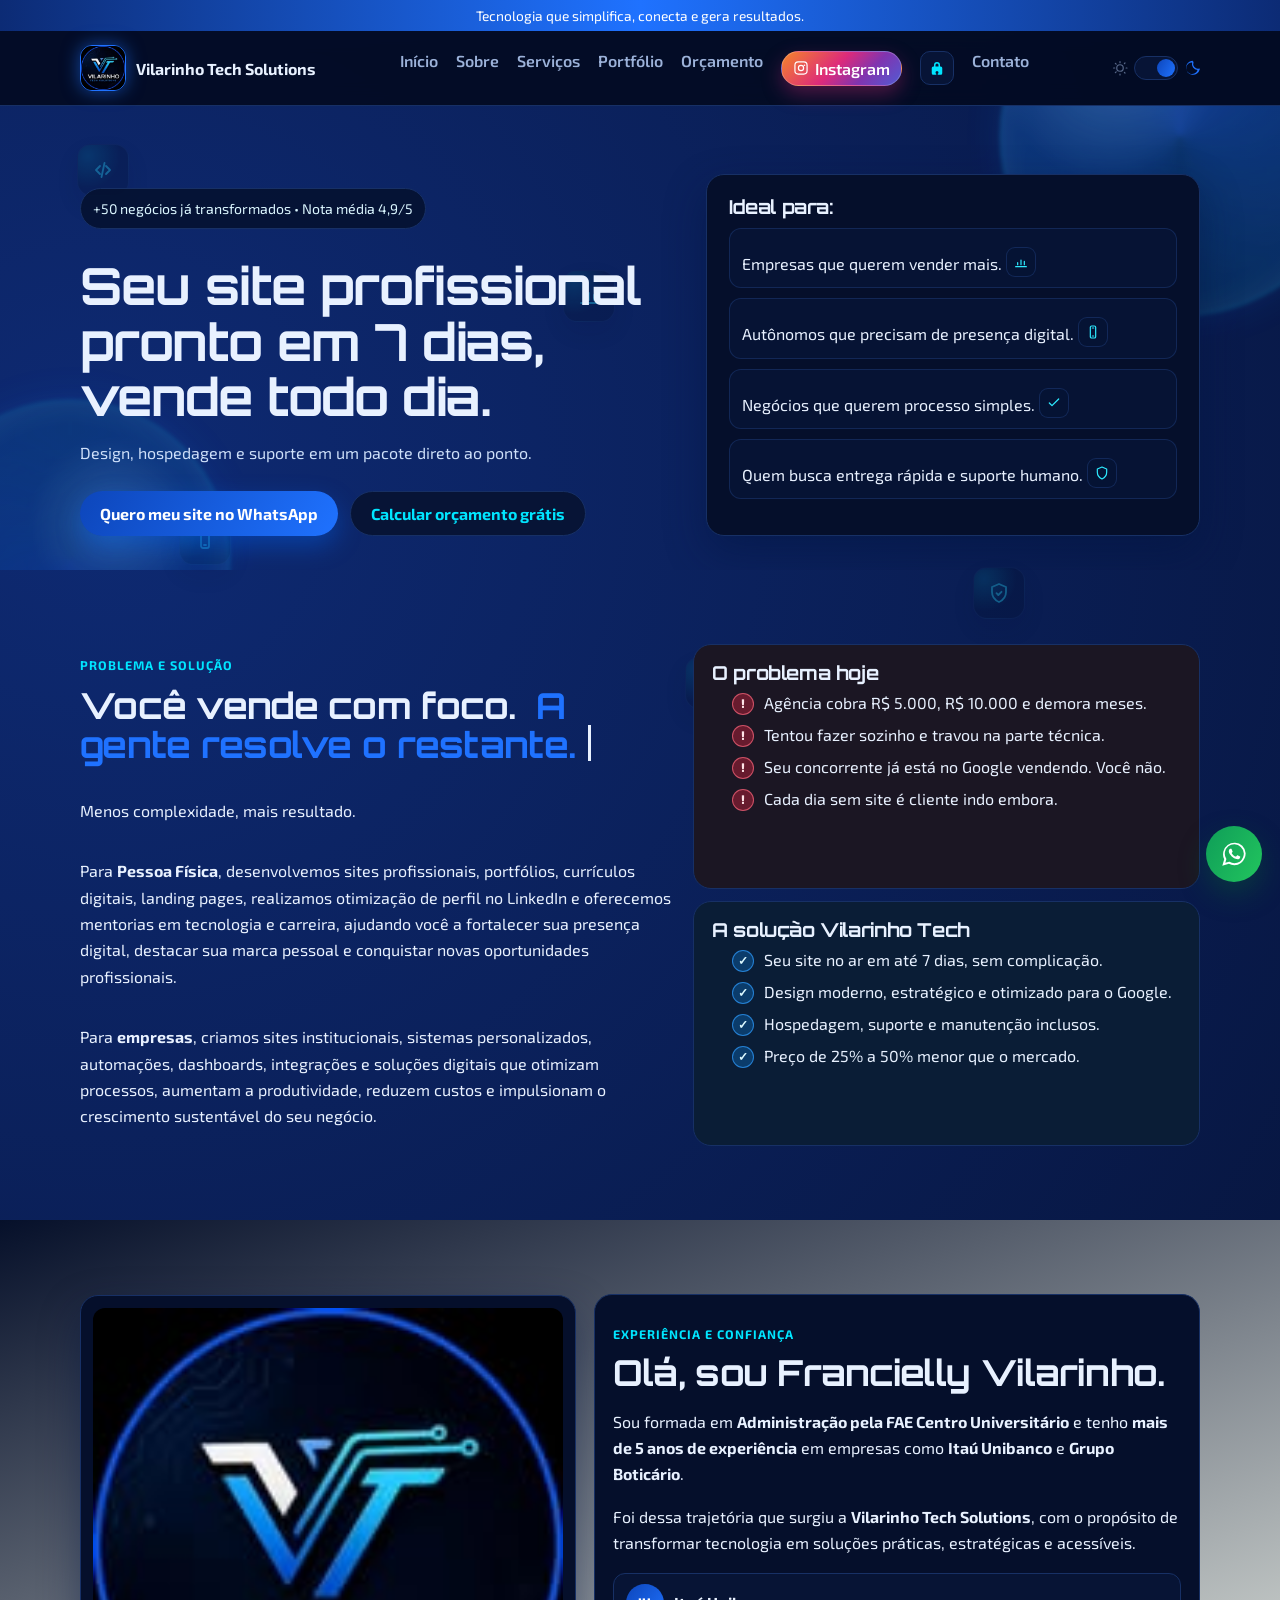
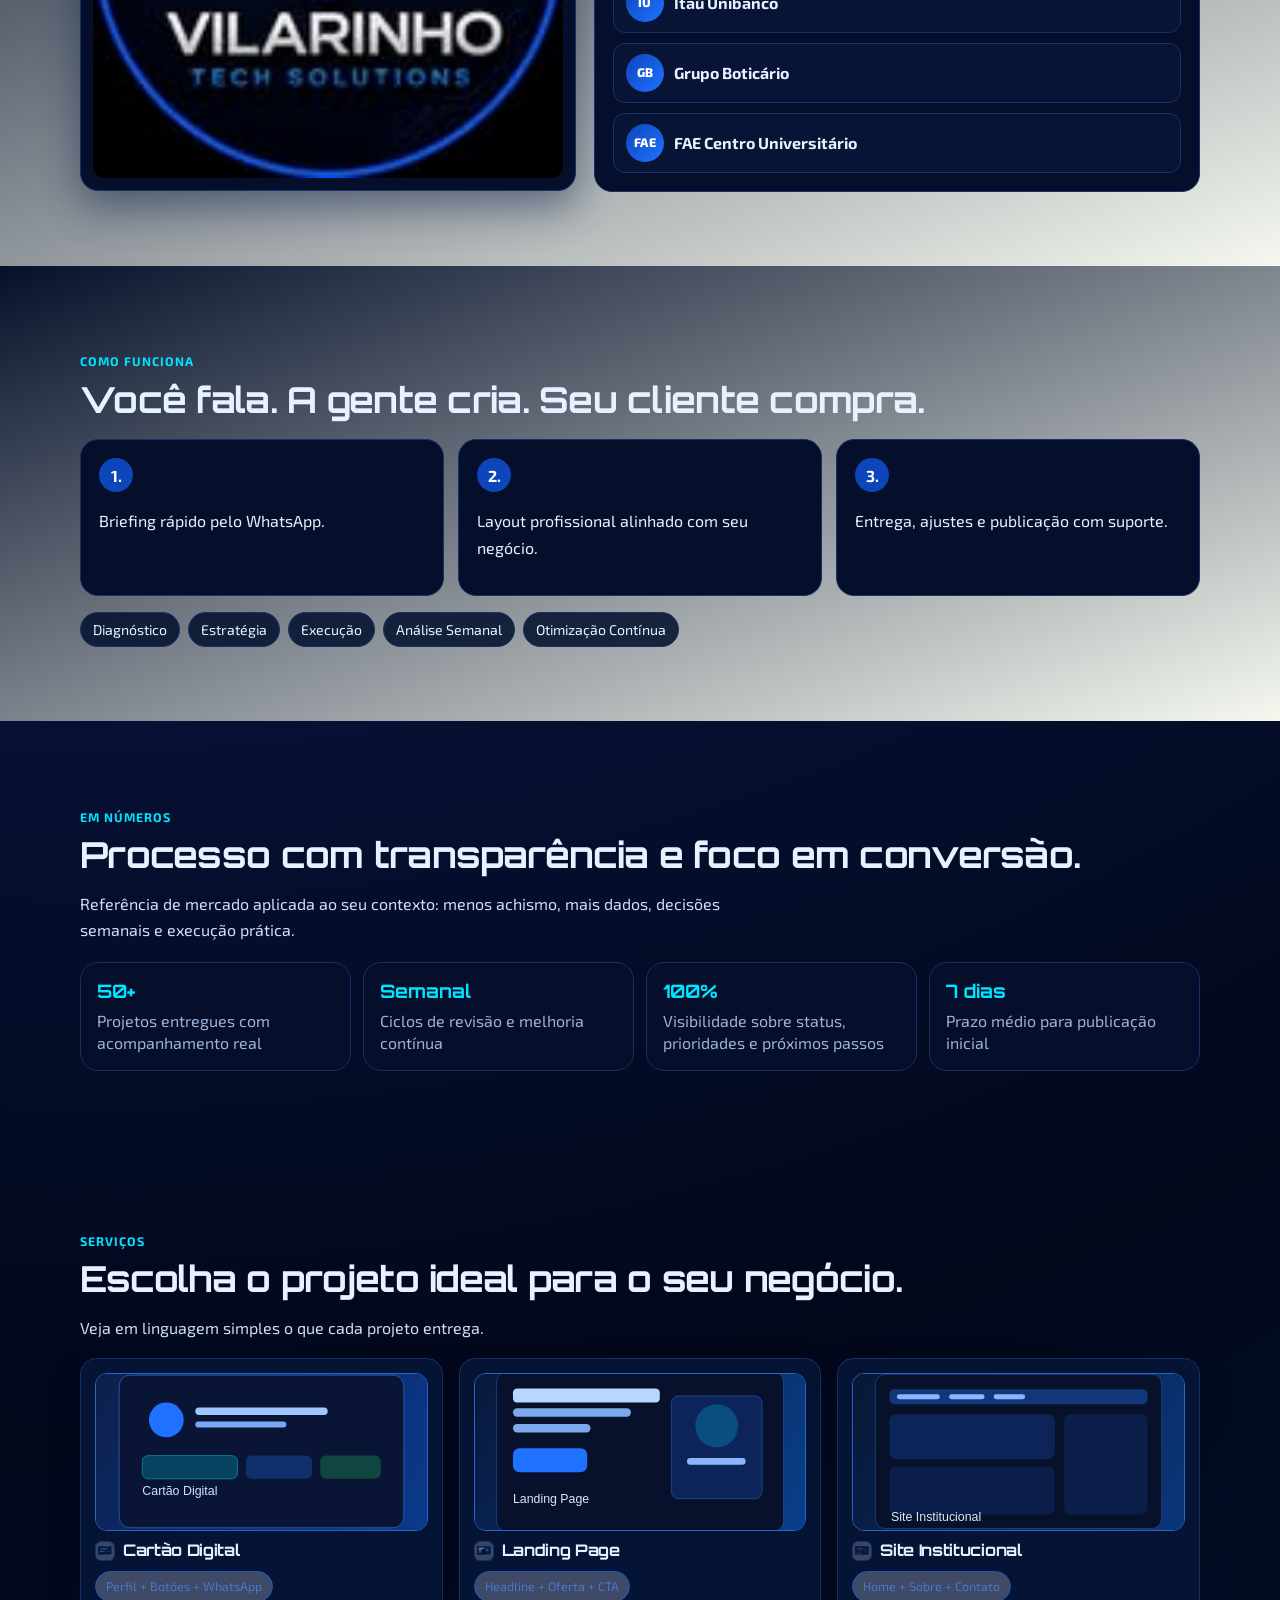
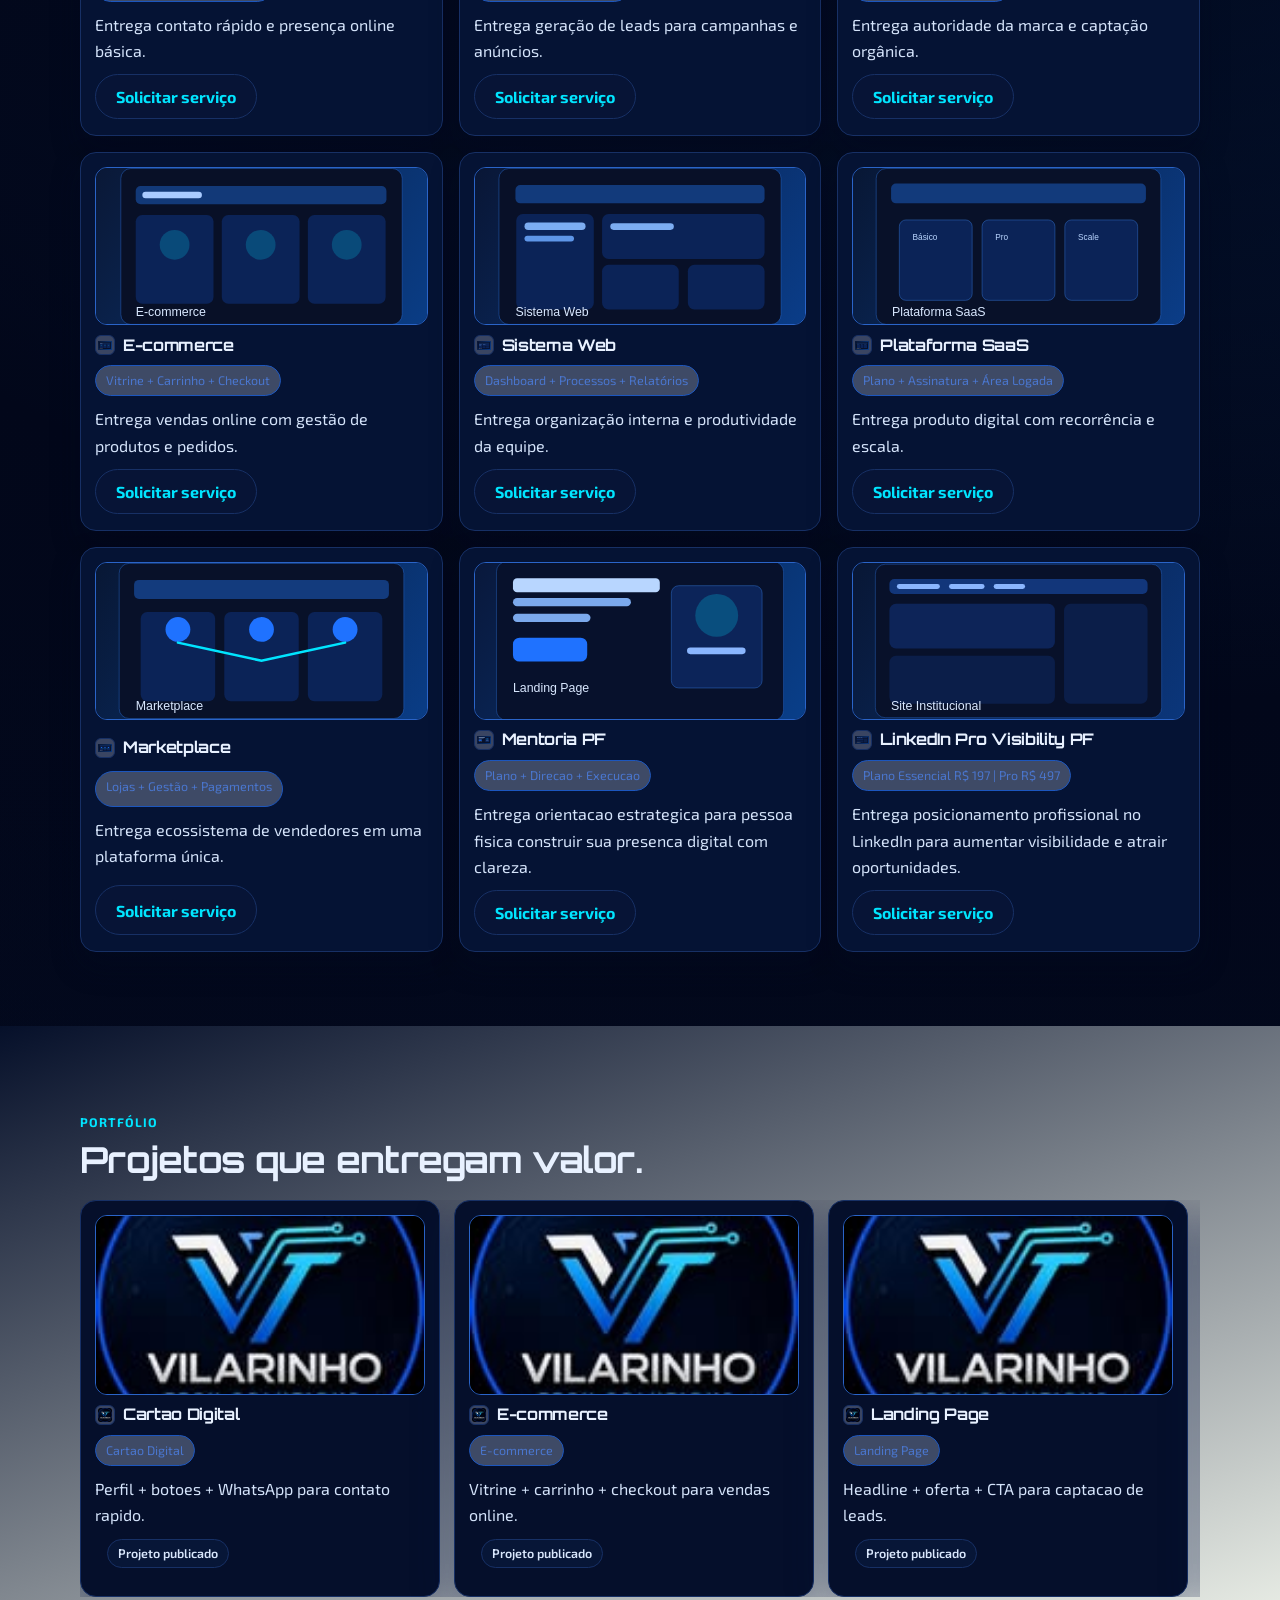
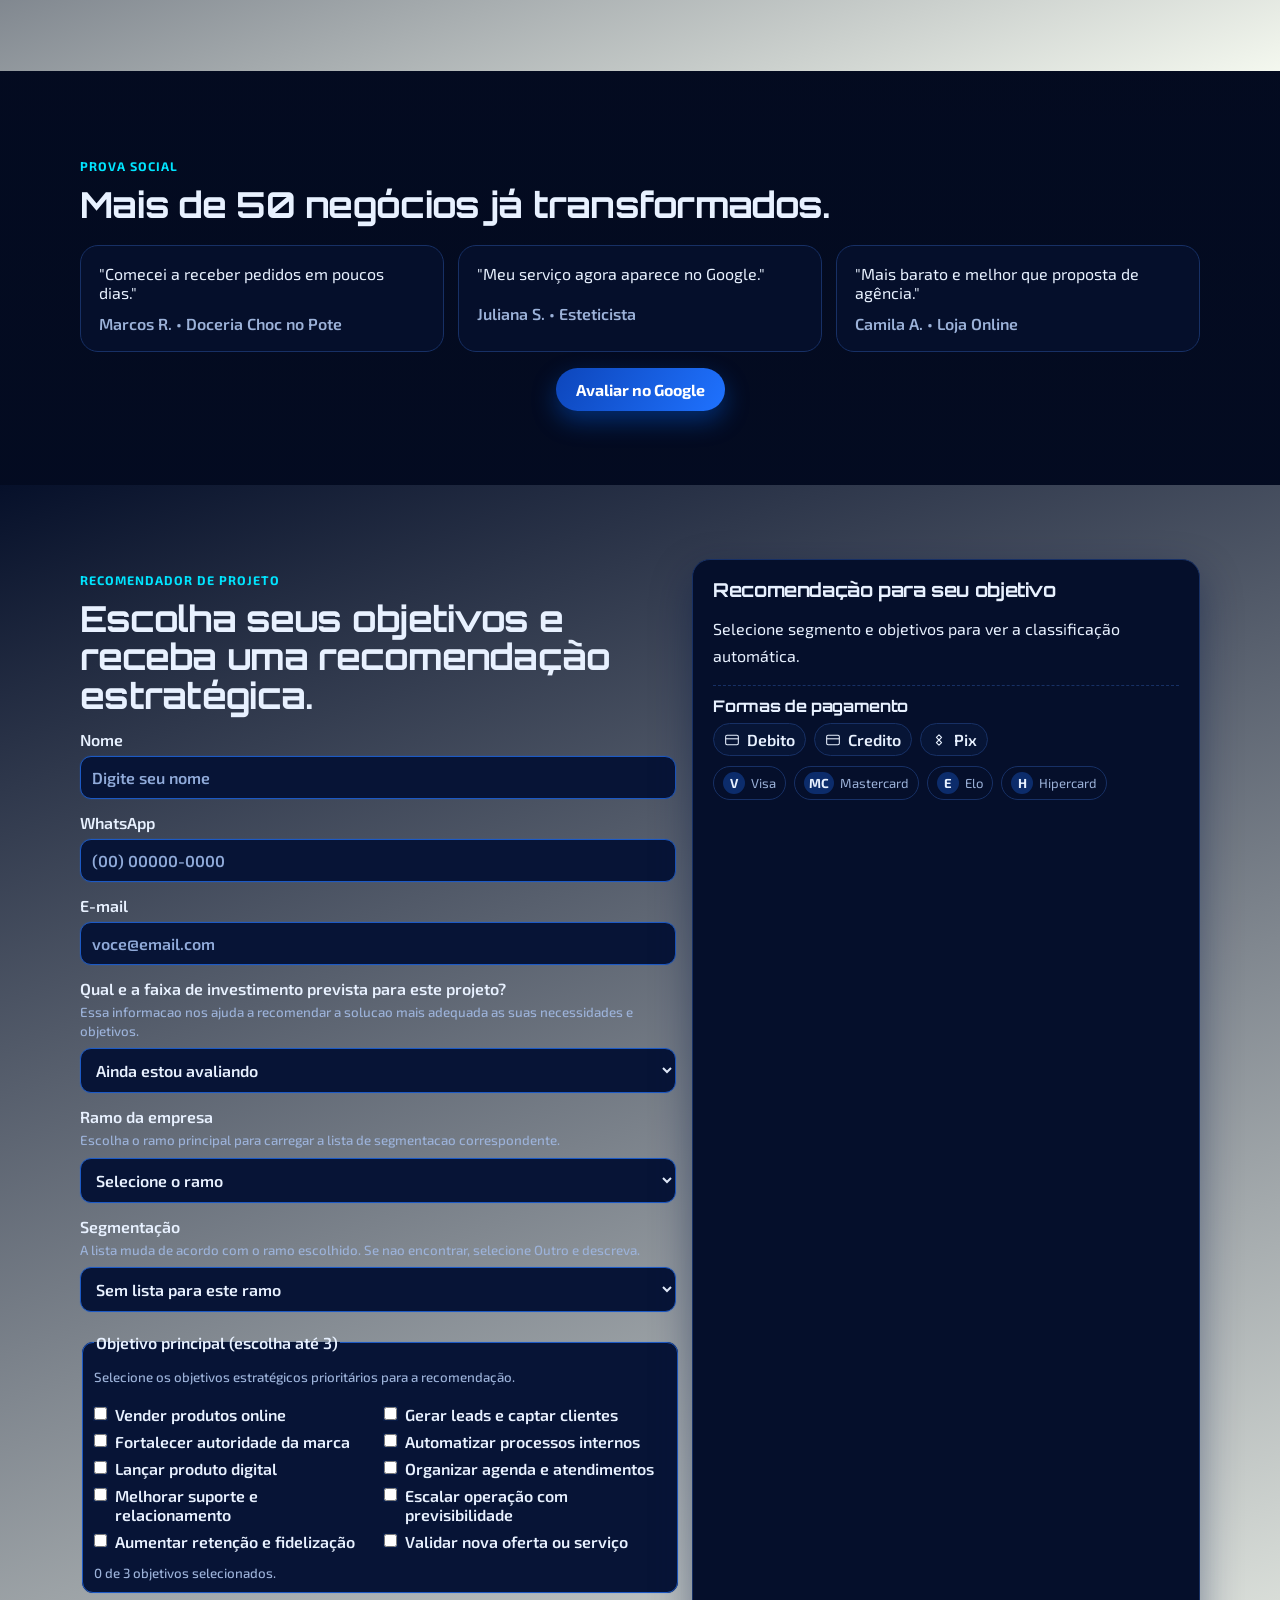
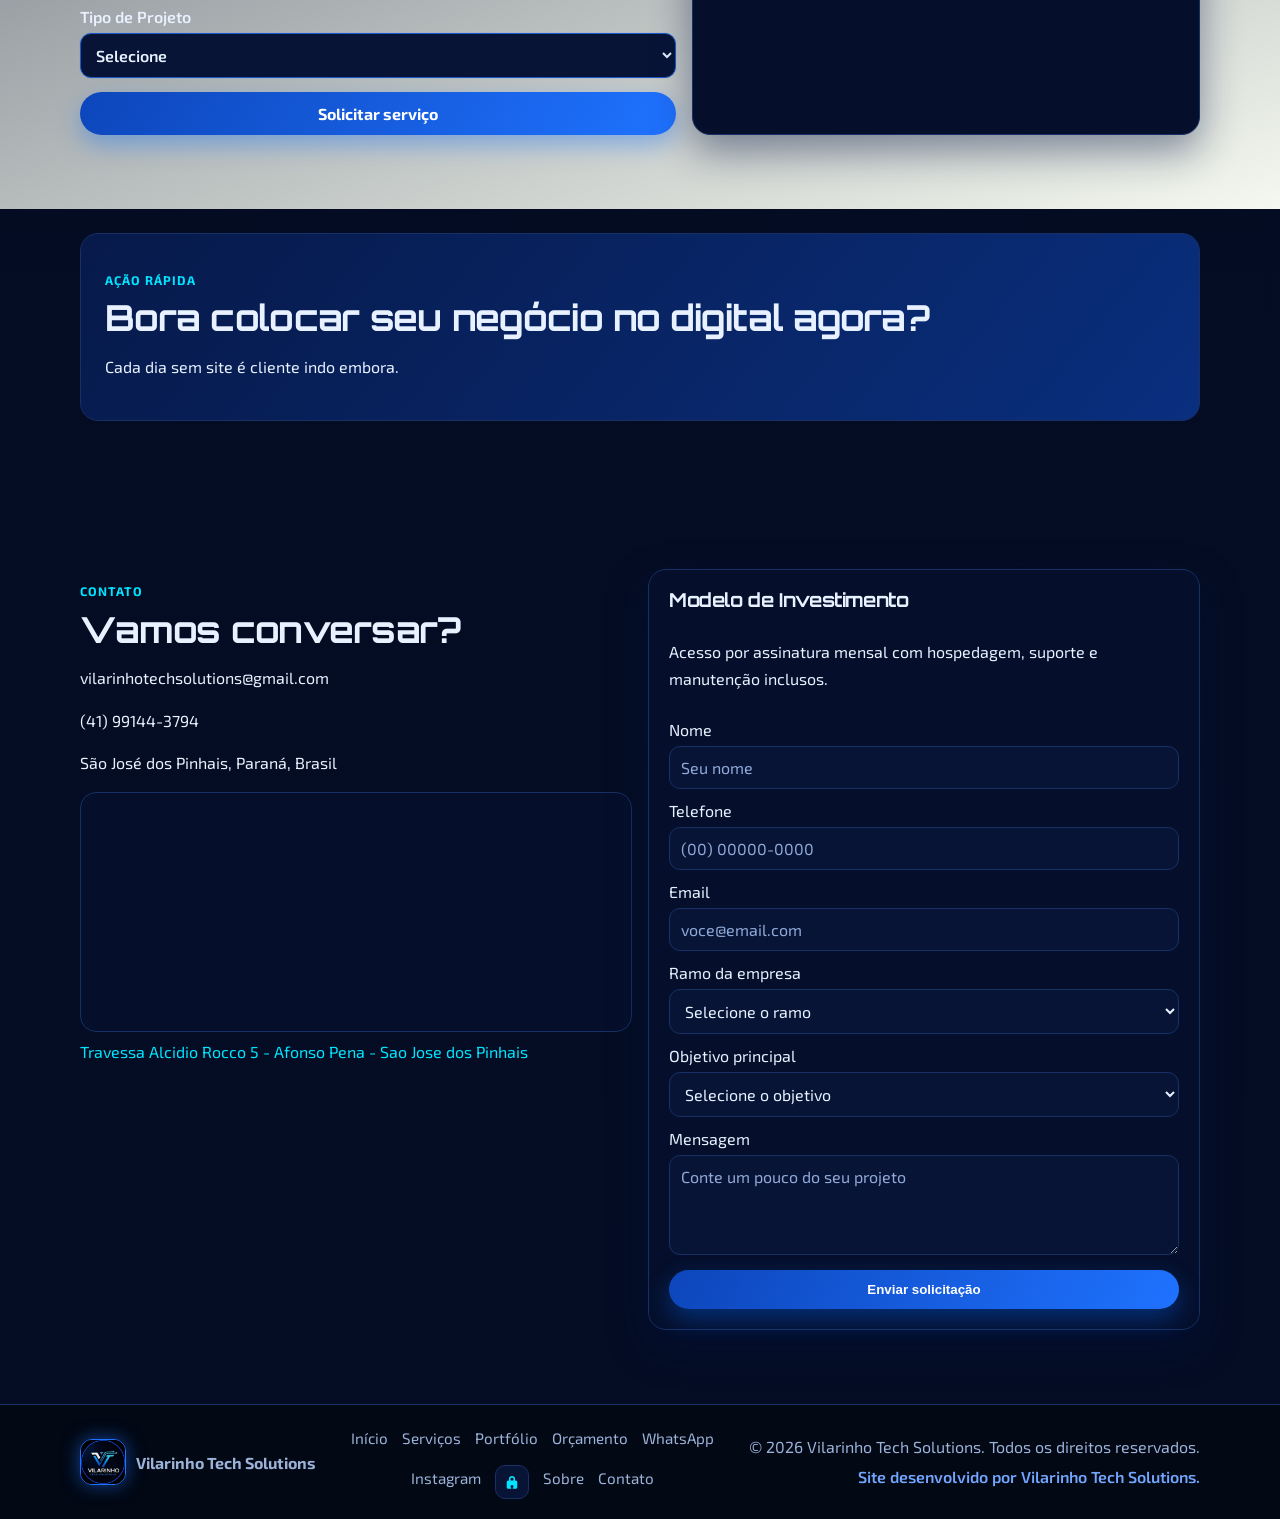
==== commit 7fe0979b: "Atualiza portfolio, admin e ajustes de navegacao" ====
--- a/index.html
+++ b/index.html
@@ -20,9 +20,101 @@
     <link rel="stylesheet" href="style.css" />
   </head>
   <body>
+    <div class="bg-floating-icons" aria-hidden="true">
+      <span class="float-icon float-icon-code">
+        <svg viewBox="0 0 24 24" aria-hidden="true">
+          <path
+            d="M9 8l-4 4 4 4M15 8l4 4-4 4M13.5 5l-3 14"
+            fill="none"
+            stroke="currentColor"
+            stroke-width="1.8"
+            stroke-linecap="round"
+            stroke-linejoin="round"
+          />
+        </svg>
+      </span>
+      <span class="float-icon float-icon-cloud">
+        <svg viewBox="0 0 24 24" aria-hidden="true">
+          <path
+            d="M7.5 18h9.2a3.3 3.3 0 100-6.6h-.2A5 5 0 007.2 8.6 4 4 0 007.5 18z"
+            fill="none"
+            stroke="currentColor"
+            stroke-width="1.8"
+            stroke-linecap="round"
+            stroke-linejoin="round"
+          />
+        </svg>
+      </span>
+      <span class="float-icon float-icon-mobile">
+        <svg viewBox="0 0 24 24" aria-hidden="true">
+          <rect
+            x="8"
+            y="3"
+            width="8"
+            height="18"
+            rx="2"
+            fill="none"
+            stroke="currentColor"
+            stroke-width="1.8"
+          />
+          <path
+            d="M11 6h2M11 18h2"
+            fill="none"
+            stroke="currentColor"
+            stroke-width="1.8"
+            stroke-linecap="round"
+          />
+        </svg>
+      </span>
+      <span class="float-icon float-icon-shield">
+        <svg viewBox="0 0 24 24" aria-hidden="true">
+          <path
+            d="M12 3l7 3v5c0 4.4-2.8 8.1-7 10-4.2-1.9-7-5.6-7-10V6l7-3z"
+            fill="none"
+            stroke="currentColor"
+            stroke-width="1.8"
+            stroke-linecap="round"
+            stroke-linejoin="round"
+          />
+          <path
+            d="M9.5 12.2l1.8 1.8 3.2-3.2"
+            fill="none"
+            stroke="currentColor"
+            stroke-width="1.8"
+            stroke-linecap="round"
+            stroke-linejoin="round"
+          />
+        </svg>
+      </span>
+      <span class="float-icon float-icon-chart">
+        <svg viewBox="0 0 24 24" aria-hidden="true">
+          <path
+            d="M4 19h16M7 16v-3M12 16V9M17 16v-5"
+            fill="none"
+            stroke="currentColor"
+            stroke-width="1.8"
+            stroke-linecap="round"
+            stroke-linejoin="round"
+          />
+        </svg>
+      </span>
+      <span class="float-icon float-icon-rocket">
+        <svg viewBox="0 0 24 24" aria-hidden="true">
+          <path
+            d="M14 4c3.5.3 6 2.8 6.3 6.3L14 16l-6-6 6-6zM9 15l-3 3M7 17l-1 3 3-1"
+            fill="none"
+            stroke="currentColor"
+            stroke-width="1.8"
+            stroke-linecap="round"
+            stroke-linejoin="round"
+          />
+          <circle cx="14" cy="10" r="1.5" fill="currentColor" />
+        </svg>
+      </span>
+    </div>
+
     <div class="urgent-bar">
-      Últimas vagas para entrega em 7 dias esse mês. Bônus grátis para quem
-      fechar essa semana.
+      Tecnologia que simplifica, conecta e gera resultados.
     </div>
 
     <header class="topbar">
@@ -49,7 +141,7 @@
           <a href="#inicio">Início</a>
           <a href="#sobre">Sobre</a>
           <a href="servicos.html">Serviços</a>
-          <a href="#portfolio">Portfólio</a>
+          <a href="portfolio.html">Portfólio</a>
           <a href="#orcamento">Orçamento</a>
           <a
             class="instagram-link"
@@ -103,15 +195,6 @@
             </svg>
           </span>
         </label>
-
-        <a
-          class="btn btn-sm desktop-only"
-          href="https://wa.me/5541991443794"
-          target="_blank"
-          rel="noreferrer"
-        >
-          Falar no WhatsApp
-        </a>
       </div>
     </header>
 
@@ -140,21 +223,80 @@
                 >Calcular orçamento grátis</a
               >
             </div>
-
-            <div class="hero-points">
-              <span>Garantia 7 dias</span>
-              <span>Pague 50% para começar</span>
-              <span>Resposta em minutos</span>
-            </div>
           </div>
 
           <aside class="hero-card section-reveal">
             <h3>Ideal para:</h3>
             <ul>
-              <li>Empresas que querem vender mais.</li>
-              <li>Autônomos que precisam de presença digital.</li>
-              <li>Negócios que querem processo simples.</li>
-              <li>Quem busca entrega rápida e suporte humano.</li>
+              <li>
+                Empresas que querem vender mais.
+                <span class="hero-li-icon" aria-hidden="true">
+                  <svg viewBox="0 0 24 24">
+                    <path
+                      d="M4 19h16M7 16v-3M12 16V9M17 16v-5"
+                      fill="none"
+                      stroke="currentColor"
+                      stroke-width="1.8"
+                      stroke-linecap="round"
+                      stroke-linejoin="round"
+                    ></path>
+                  </svg>
+                </span>
+              </li>
+              <li>
+                Autônomos que precisam de presença digital.
+                <span class="hero-li-icon" aria-hidden="true">
+                  <svg viewBox="0 0 24 24">
+                    <rect
+                      x="8"
+                      y="3"
+                      width="8"
+                      height="18"
+                      rx="2"
+                      fill="none"
+                      stroke="currentColor"
+                      stroke-width="1.8"
+                    ></rect>
+                    <path
+                      d="M11 6h2M11 18h2"
+                      fill="none"
+                      stroke="currentColor"
+                      stroke-width="1.8"
+                      stroke-linecap="round"
+                    ></path>
+                  </svg>
+                </span>
+              </li>
+              <li>
+                Negócios que querem processo simples.
+                <span class="hero-li-icon" aria-hidden="true">
+                  <svg viewBox="0 0 24 24">
+                    <path
+                      d="M5 12l4 4L19 6"
+                      fill="none"
+                      stroke="currentColor"
+                      stroke-width="1.9"
+                      stroke-linecap="round"
+                      stroke-linejoin="round"
+                    ></path>
+                  </svg>
+                </span>
+              </li>
+              <li>
+                Quem busca entrega rápida e suporte humano.
+                <span class="hero-li-icon" aria-hidden="true">
+                  <svg viewBox="0 0 24 24">
+                    <path
+                      d="M12 3l7 3v5c0 4.4-2.8 8.1-7 10-4.2-1.9-7-5.6-7-10V6l7-3z"
+                      fill="none"
+                      stroke="currentColor"
+                      stroke-width="1.8"
+                      stroke-linecap="round"
+                      stroke-linejoin="round"
+                    ></path>
+                  </svg>
+                </span>
+              </li>
             </ul>
           </aside>
         </div>
@@ -162,31 +304,129 @@
 
       <section id="sobre" class="section section-reveal">
         <div class="container split">
-          <div>
+          <div class="about-copy">
             <p class="section-label">Problema e Solução</p>
-            <h2>Você foca em vender. A gente cuida do resto.</h2>
+            <h2 class="about-headline">
+              <span id="about-headline-primary">Você vende com foco.</span>
+              <span id="about-headline-accent"
+                >A gente resolve o restante.</span
+              >
+            </h2>
             <p>Menos complexidade, mais resultado.</p>
+            <p>
+              Para <strong>Pessoa Física</strong>, desenvolvemos sites
+              profissionais, portfólios, currículos digitais, landing pages,
+              realizamos otimização de perfil no LinkedIn e oferecemos mentorias
+              em tecnologia e carreira, ajudando você a fortalecer sua presença
+              digital, destacar sua marca pessoal e conquistar novas
+              oportunidades profissionais.
+            </p>
+            <p>
+              Para <strong>empresas</strong>, criamos sites institucionais,
+              sistemas personalizados, automações, dashboards, integrações e
+              soluções digitais que otimizam processos, aumentam a
+              produtividade, reduzem custos e impulsionam o crescimento
+              sustentável do seu negócio.
+            </p>
           </div>
           <div class="panel-group">
             <article class="panel warning">
               <h3>O problema hoje</h3>
-              <ul>
-                <li>Agência cobra R$ 5.000, R$ 10.000 e demora meses.</li>
-                <li>Tentou fazer sozinho e travou na parte técnica.</li>
-                <li>Seu concorrente já está no Google vendendo. Você não.</li>
-                <li>Cada dia sem site é cliente indo embora.</li>
+              <ul class="panel-list">
+                <li>
+                  <span class="panel-li-icon" aria-hidden="true">!</span>
+                  <span>Agência cobra R$ 5.000, R$ 10.000 e demora meses.</span>
+                </li>
+                <li>
+                  <span class="panel-li-icon" aria-hidden="true">!</span>
+                  <span>Tentou fazer sozinho e travou na parte técnica.</span>
+                </li>
+                <li>
+                  <span class="panel-li-icon" aria-hidden="true">!</span>
+                  <span
+                    >Seu concorrente já está no Google vendendo. Você não.</span
+                  >
+                </li>
+                <li>
+                  <span class="panel-li-icon" aria-hidden="true">!</span>
+                  <span>Cada dia sem site é cliente indo embora.</span>
+                </li>
               </ul>
             </article>
             <article class="panel success">
               <h3>A solução Vilarinho Tech</h3>
-              <ul>
-                <li>Seu site no ar em até 7 dias, sem complicação.</li>
-                <li>Design moderno, estratégico e otimizado para o Google.</li>
-                <li>Hospedagem, suporte e manutenção inclusos.</li>
-                <li>Preço de 25% a 50% menor que o mercado.</li>
+              <ul class="panel-list">
+                <li>
+                  <span class="panel-li-icon" aria-hidden="true">✓</span>
+                  <span>Seu site no ar em até 7 dias, sem complicação.</span>
+                </li>
+                <li>
+                  <span class="panel-li-icon" aria-hidden="true">✓</span>
+                  <span
+                    >Design moderno, estratégico e otimizado para o
+                    Google.</span
+                  >
+                </li>
+                <li>
+                  <span class="panel-li-icon" aria-hidden="true">✓</span>
+                  <span>Hospedagem, suporte e manutenção inclusos.</span>
+                </li>
+                <li>
+                  <span class="panel-li-icon" aria-hidden="true">✓</span>
+                  <span>Preço de 25% a 50% menor que o mercado.</span>
+                </li>
               </ul>
             </article>
           </div>
+        </div>
+      </section>
+
+      <section class="section alt section-reveal">
+        <div class="container profile-grid">
+          <div class="profile-photo-wrap">
+            <img
+              class="profile-photo"
+              src="assets/3463CL90975.JPG"
+              alt="Foto profissional"
+              onerror="
+                this.onerror = null;
+                this.src = 'assets/logo_.jpg';
+              "
+            />
+          </div>
+
+          <article class="panel profile-intro-card">
+            <p class="section-label">Experiência e Confiança</p>
+            <h2>Olá, sou Francielly Vilarinho.</h2>
+            <p>
+              Sou formada em
+              <strong>Administração pela FAE Centro Universitário</strong> e
+              tenho <strong>mais de 5 anos de experiência</strong> em empresas
+              como <strong>Itaú Unibanco</strong> e
+              <strong>Grupo Boticário</strong>.
+            </p>
+            <p>
+              Foi dessa trajetória que surgiu a
+              <strong>Vilarinho Tech Solutions</strong>, com o propósito de
+              transformar tecnologia em soluções práticas, estratégicas e
+              acessíveis.
+            </p>
+
+            <div class="company-badges">
+              <article class="company-badge">
+                <span class="company-icon" aria-hidden="true">IU</span>
+                <strong>Itaú Unibanco</strong>
+              </article>
+              <article class="company-badge">
+                <span class="company-icon" aria-hidden="true">GB</span>
+                <strong>Grupo Boticário</strong>
+              </article>
+              <article class="company-badge">
+                <span class="company-icon" aria-hidden="true">FAE</span>
+                <strong>FAE Centro Universitário</strong>
+              </article>
+            </div>
+          </article>
         </div>
       </section>
 
@@ -208,177 +448,295 @@
               <p>Entrega, ajustes e publicação com suporte.</p>
             </article>
           </div>
+
+          <div
+            class="strategy-cycle"
+            aria-label="Ciclo de execução estratégica"
+          >
+            <span>Diagnóstico</span>
+            <span>Estratégia</span>
+            <span>Execução</span>
+            <span>Análise Semanal</span>
+            <span>Otimização Contínua</span>
+          </div>
+        </div>
+      </section>
+
+      <section class="section section-reveal">
+        <div class="container">
+          <p class="section-label">Em Números</p>
+          <h2>Processo com transparência e foco em conversão.</h2>
+          <p class="subtitle">
+            Referência de mercado aplicada ao seu contexto: menos achismo, mais
+            dados, decisões semanais e execução prática.
+          </p>
+
+          <div class="reference-metrics">
+            <article>
+              <strong>50+</strong>
+              <span>Projetos entregues com acompanhamento real</span>
+            </article>
+            <article>
+              <strong>Semanal</strong>
+              <span>Ciclos de revisão e melhoria contínua</span>
+            </article>
+            <article>
+              <strong>100%</strong>
+              <span
+                >Visibilidade sobre status, prioridades e próximos passos</span
+              >
+            </article>
+            <article>
+              <strong>7 dias</strong>
+              <span>Prazo médio para publicação inicial</span>
+            </article>
+          </div>
         </div>
       </section>
 
       <section id="servicos" class="section section-reveal">
         <div class="container">
           <p class="section-label">Serviços</p>
-          <h2>Tudo que seu negócio precisa para vender mais.</h2>
-
-          <div class="cards">
-            <article class="service-card">
-              <div class="service-head">
-                <span class="service-icon" aria-hidden="true">◉</span>
-                <h3>Site Profissional</h3>
+          <h2>Escolha o projeto ideal para o seu negócio.</h2>
+          <p class="subtitle">
+            Veja em linguagem simples o que cada projeto entrega.
+          </p>
+
+          <div class="template-grid">
+            <article class="template-card" data-template-type="Cartão Digital">
+              <img
+                class="template-thumb"
+                src="assets/servicos/cartao-digital.svg"
+                alt="Prévia visual de Cartão Digital"
+              />
+              <div class="template-title-row">
+                <img
+                  class="template-favicon"
+                  src="assets/servicos/cartao-digital.svg"
+                  alt="Favicon Cartão Digital"
+                />
+                <h4>Cartão Digital</h4>
               </div>
-              <p>Rápido, responsivo e pronto para conversão.</p>
-            </article>
-            <article class="service-card">
-              <div class="service-head">
-                <span class="service-icon" aria-hidden="true">◉</span>
-                <h3>Loja Virtual</h3>
-              </div>
-              <p>Vendas 24h com checkout simples.</p>
-            </article>
-            <article class="service-card">
-              <div class="service-head">
-                <span class="service-icon" aria-hidden="true">◉</span>
-                <h3>Sistema Sob Medida</h3>
-              </div>
-              <p>Painel para operação e controle interno.</p>
-            </article>
-            <article class="service-card">
-              <div class="service-head">
-                <span class="service-icon" aria-hidden="true">◉</span>
-                <h3>Automação</h3>
-              </div>
-              <p>Menos tarefa manual, mais produtividade.</p>
-            </article>
-            <article class="service-card">
-              <div class="service-head">
-                <span class="service-icon" aria-hidden="true">◉</span>
-                <h3>Integrações</h3>
-              </div>
-              <p>WhatsApp, Instagram, pagamento e APIs.</p>
-            </article>
-            <article class="service-card">
-              <div class="service-head">
-                <span class="service-icon" aria-hidden="true">◉</span>
-                <h3>SEO Local</h3>
-              </div>
-              <p>Mais visibilidade no Google da sua região.</p>
-            </article>
-          </div>
-
-          <h3 class="templates-title">
-            Templates de exemplo por tipo de projeto
-          </h3>
-          <div class="template-grid">
-            <article class="template-card">
-              <h4>Cartão Digital</h4>
               <div class="template-preview">Perfil + Botões + WhatsApp</div>
-              <p>Perfil rápido com botões de contato e redes sociais.</p>
+              <p>Entrega contato rápido e presença online básica.</p>
               <a
-                href="https://wa.me/5541991443794?text=Olá%20Vilarinho%20Tech!%20Quero%20solicitar%20o%20serviço%20de%20Cartão%20Digital."
+                href="https://wa.me/5541991443794?text=Olá%20Vilarinho%20Tech!%20Quero%20solicitar%20Cartão%20Digital."
                 class="btn btn-ghost"
                 target="_blank"
                 rel="noreferrer"
                 >Solicitar serviço</a
               >
             </article>
-            <article class="template-card">
-              <h4>Landing Page</h4>
-              <div class="template-preview">Headline + CTA + Prova Social</div>
-              <p>Página de campanha com foco em captação de leads.</p>
+            <article class="template-card" data-template-type="Landing Page">
+              <img
+                class="template-thumb"
+                src="assets/servicos/landing-page.svg"
+                alt="Prévia visual de Landing Page"
+              />
+              <div class="template-title-row">
+                <img
+                  class="template-favicon"
+                  src="assets/servicos/landing-page.svg"
+                  alt="Favicon Landing Page"
+                />
+                <h4>Landing Page</h4>
+              </div>
+              <div class="template-preview">Headline + Oferta + CTA</div>
+              <p>Entrega geração de leads para campanhas e anúncios.</p>
               <a
-                href="https://wa.me/5541991443794?text=Olá%20Vilarinho%20Tech!%20Quero%20solicitar%20o%20serviço%20de%20Landing%20Page."
+                href="https://wa.me/5541991443794?text=Olá%20Vilarinho%20Tech!%20Quero%20solicitar%20Landing%20Page."
                 class="btn btn-ghost"
                 target="_blank"
                 rel="noreferrer"
                 >Solicitar serviço</a
               >
             </article>
-            <article class="template-card">
-              <h4>Site Institucional</h4>
-              <div class="template-preview">
-                Home + Sobre + Serviços + Contato
+            <article
+              class="template-card"
+              data-template-type="Site Institucional"
+            >
+              <img
+                class="template-thumb"
+                src="assets/servicos/site-institucional.svg"
+                alt="Prévia visual de Site Institucional"
+              />
+              <div class="template-title-row">
+                <img
+                  class="template-favicon"
+                  src="assets/servicos/site-institucional.svg"
+                  alt="Favicon Site Institucional"
+                />
+                <h4>Site Institucional</h4>
               </div>
-              <p>Apresentação da empresa com autoridade e credibilidade.</p>
+              <div class="template-preview">Home + Sobre + Contato</div>
+              <p>Entrega autoridade da marca e captação orgânica.</p>
               <a
-                href="https://wa.me/5541991443794?text=Olá%20Vilarinho%20Tech!%20Quero%20solicitar%20o%20serviço%20de%20Site%20Institucional."
+                href="https://wa.me/5541991443794?text=Olá%20Vilarinho%20Tech!%20Quero%20solicitar%20Site%20Institucional."
                 class="btn btn-ghost"
                 target="_blank"
                 rel="noreferrer"
                 >Solicitar serviço</a
               >
             </article>
-            <article class="template-card">
-              <h4>E-commerce</h4>
+            <article class="template-card" data-template-type="E-commerce">
+              <img
+                class="template-thumb"
+                src="assets/servicos/ecommerce.svg"
+                alt="Prévia visual de E-commerce"
+              />
+              <div class="template-title-row">
+                <img
+                  class="template-favicon"
+                  src="assets/servicos/ecommerce.svg"
+                  alt="Favicon E-commerce"
+                />
+                <h4>E-commerce</h4>
+              </div>
               <div class="template-preview">Vitrine + Carrinho + Checkout</div>
-              <p>Catálogo, carrinho e checkout para vendas online.</p>
+              <p>Entrega vendas online com gestão de produtos e pedidos.</p>
               <a
-                href="https://wa.me/5541991443794?text=Olá%20Vilarinho%20Tech!%20Quero%20solicitar%20o%20serviço%20de%20E-commerce."
+                href="https://wa.me/5541991443794?text=Olá%20Vilarinho%20Tech!%20Quero%20solicitar%20E-commerce."
                 class="btn btn-ghost"
                 target="_blank"
                 rel="noreferrer"
                 >Solicitar serviço</a
               >
             </article>
-            <article class="template-card">
-              <h4>Sistema Web</h4>
+            <article class="template-card" data-template-type="Sistema Web">
+              <img
+                class="template-thumb"
+                src="assets/servicos/sistema-web.svg"
+                alt="Prévia visual de Sistema Web"
+              />
+              <div class="template-title-row">
+                <img
+                  class="template-favicon"
+                  src="assets/servicos/sistema-web.svg"
+                  alt="Favicon Sistema Web"
+                />
+                <h4>Sistema Web</h4>
+              </div>
               <div class="template-preview">
-                Dashboard + Usuários + Relatórios
+                Dashboard + Processos + Relatórios
               </div>
-              <p>Painel interno para operação, equipe e processos.</p>
+              <p>Entrega organização interna e produtividade da equipe.</p>
               <a
-                href="https://wa.me/5541991443794?text=Olá%20Vilarinho%20Tech!%20Quero%20solicitar%20o%20serviço%20de%20Sistema%20Web."
+                href="https://wa.me/5541991443794?text=Olá%20Vilarinho%20Tech!%20Quero%20solicitar%20Sistema%20Web."
                 class="btn btn-ghost"
                 target="_blank"
                 rel="noreferrer"
                 >Solicitar serviço</a
               >
             </article>
-            <article class="template-card">
-              <h4>Plataforma SaaS</h4>
+            <article class="template-card" data-template-type="Plataforma SaaS">
+              <img
+                class="template-thumb"
+                src="assets/servicos/saas.svg"
+                alt="Prévia visual de Plataforma SaaS"
+              />
+              <div class="template-title-row">
+                <img
+                  class="template-favicon"
+                  src="assets/servicos/saas.svg"
+                  alt="Favicon Plataforma SaaS"
+                />
+                <h4>Plataforma SaaS</h4>
+              </div>
               <div class="template-preview">
                 Plano + Assinatura + Área Logada
               </div>
-              <p>Produto digital com área logada e assinatura.</p>
+              <p>Entrega produto digital com recorrência e escala.</p>
               <a
-                href="https://wa.me/5541991443794?text=Olá%20Vilarinho%20Tech!%20Quero%20solicitar%20o%20serviço%20de%20Plataforma%20SaaS."
+                href="https://wa.me/5541991443794?text=Olá%20Vilarinho%20Tech!%20Quero%20solicitar%20Plataforma%20SaaS."
                 class="btn btn-ghost"
                 target="_blank"
                 rel="noreferrer"
                 >Solicitar serviço</a
               >
             </article>
-            <article class="template-card">
-              <h4>Marketplace</h4>
-              <div class="template-preview">
-                Lojas + Produtos + Gestão Central
+            <article class="template-card" data-template-type="Marketplace">
+              <img
+                class="template-thumb"
+                src="assets/servicos/marketplace.svg"
+                alt="Prévia visual de Marketplace"
+              />
+              <div class="template-title-row">
+                <img
+                  class="template-favicon"
+                  src="assets/servicos/marketplace.svg"
+                  alt="Favicon Marketplace"
+                />
+                <h4>Marketplace</h4>
               </div>
-              <p>Estrutura multi-vendedor com gestão central.</p>
+              <div class="template-preview">Lojas + Gestão + Pagamentos</div>
+              <p>Entrega ecossistema de vendedores em uma plataforma única.</p>
               <a
-                href="https://wa.me/5541991443794?text=Olá%20Vilarinho%20Tech!%20Quero%20solicitar%20o%20serviço%20de%20Marketplace."
+                href="https://wa.me/5541991443794?text=Olá%20Vilarinho%20Tech!%20Quero%20solicitar%20Marketplace."
                 class="btn btn-ghost"
                 target="_blank"
                 rel="noreferrer"
                 >Solicitar serviço</a
               >
             </article>
-          </div>
-
-          <div class="icon-card-grid">
-            <article class="mini-card"><span>◉</span>Entrega rápida</article>
-            <article class="mini-card"><span>◉</span>Visual moderno</article>
-            <article class="mini-card"><span>◉</span>Suporte humano</article>
-            <article class="mini-card"><span>◉</span>Painel simples</article>
-            <article class="mini-card">
-              <span>◉</span>Integrações prontas
-            </article>
-            <article class="mini-card"><span>◉</span>Foco em conversão</article>
-          </div>
-
-          <div class="stats">
-            <div><strong>50+</strong><span>Negócios no ar</span></div>
-            <div><strong>98%</strong><span>Clientes satisfeitos</span></div>
-            <div>
-              <strong>7 dias</strong><span>Prazo médio de entrega</span>
-            </div>
-            <div>
-              <strong>50%</strong><span>Mais barato que o mercado</span>
-            </div>
+            <article class="template-card" data-template-type="Mentoria PF">
+              <img
+                class="template-thumb"
+                src="assets/servicos/landing-page.svg"
+                alt="Prévia visual de Mentoria Pessoa Fisica"
+              />
+              <div class="template-title-row">
+                <img
+                  class="template-favicon"
+                  src="assets/servicos/landing-page.svg"
+                  alt="Favicon Mentoria Pessoa Fisica"
+                />
+                <h4>Mentoria PF</h4>
+              </div>
+              <div class="template-preview">Plano + Direcao + Execucao</div>
+              <p>
+                Entrega orientacao estrategica para pessoa fisica construir sua
+                presenca digital com clareza.
+              </p>
+              <a
+                href="https://vilarinhofran-ui.github.io/Mentoria-Vilarinho-Tech/mentoria.index.html#investir"
+                class="btn btn-ghost"
+                target="_blank"
+                rel="noreferrer"
+                >Solicitar serviço</a
+              >
+            </article>
+            <article
+              class="template-card"
+              data-template-type="LinkedIn Pro Visibility"
+            >
+              <img
+                class="template-thumb"
+                src="assets/servicos/site-institucional.svg"
+                alt="Prévia visual de LinkedIn Pro Visibility"
+              />
+              <div class="template-title-row">
+                <img
+                  class="template-favicon"
+                  src="assets/servicos/site-institucional.svg"
+                  alt="Favicon LinkedIn Pro Visibility"
+                />
+                <h4>LinkedIn Pro Visibility PF</h4>
+              </div>
+              <div class="template-preview">
+                Plano Essencial R$ 197 | Pro R$ 497
+              </div>
+              <p>
+                Entrega posicionamento profissional no LinkedIn para aumentar
+                visibilidade e atrair oportunidades.
+              </p>
+              <a
+                href="https://vilarinhofran-ui.github.io/Mentoria-Vilarinho-Tech/index.html"
+                class="btn btn-ghost"
+                target="_blank"
+                rel="noreferrer"
+                >Solicitar serviço</a
+              >
+            </article>
           </div>
         </div>
       </section>
@@ -411,6 +769,14 @@
               <cite>Camila A. • Loja Online</cite>
             </blockquote>
           </div>
+          <a
+            class="btn social-proof-cta"
+            href="https://www.google.com/search?q=Vilarinho+Tech+Solutions&oq=vila&gs_lcrp=EgZjaHJvbWUqCAgCEEUYJxg7MgYIABBFGDwyBggBEEUYOTIICAIQRRgnGDsyBggDEEUYQTIGCAQQRRhBMgYIBRBFGEEyBggGEEUYPDIGCAcQRRg90gEIMjQ3NWowajeoAgCwAgA&sourceid=chrome&source=chrome.ob&ie=UTF-8#lrd=0x94dcf12fbb499aa9:0xf3baecc44a5f9361,3,,,,"
+            target="_blank"
+            rel="noreferrer"
+          >
+            Avaliar no Google
+          </a>
         </div>
       </section>
 
@@ -418,10 +784,227 @@
         <div class="container budget-wrap">
           <div>
             <p class="section-label">Recomendador de Projeto</p>
-            <h2>Escolha seu objetivo e receba uma recomendação estratégica.</h2>
-            <p>Seleção rápida. Recomendação direta.</p>
+            <h2>
+              Escolha seus objetivos e receba uma recomendação estratégica.
+            </h2>
 
             <form id="budget-form" class="budget-form">
+              <label>
+                Nome
+                <input
+                  id="client-name"
+                  type="text"
+                  placeholder="Digite seu nome"
+                  autocomplete="name"
+                />
+              </label>
+
+              <label>
+                WhatsApp
+                <input
+                  id="client-whatsapp"
+                  type="tel"
+                  placeholder="(00) 00000-0000"
+                  autocomplete="tel"
+                />
+              </label>
+
+              <label>
+                E-mail
+                <input
+                  id="client-email"
+                  type="email"
+                  placeholder="voce@email.com"
+                  autocomplete="email"
+                />
+              </label>
+
+              <label>
+                Qual e a faixa de investimento prevista para este projeto?
+                <small class="segment-helper"
+                  >Essa informacao nos ajuda a recomendar a solucao mais
+                  adequada as suas necessidades e objetivos.</small
+                >
+                <select id="project-investment-range">
+                  <option value="Ainda estou avaliando">
+                    Ainda estou avaliando
+                  </option>
+                  <option value="Ate R$ 1.000">Ate R$ 1.000</option>
+                  <option value="De R$ 1.000 a R$ 2.000">
+                    De R$ 1.000 a R$ 2.000
+                  </option>
+                  <option value="De R$ 2.000 a R$ 3.000">
+                    De R$ 2.000 a R$ 3.000
+                  </option>
+                  <option value="De R$ 3.000 a R$ 4.500">
+                    De R$ 3.000 a R$ 4.500
+                  </option>
+                </select>
+              </label>
+
+              <label>
+                Ramo da empresa
+                <small class="segment-helper"
+                  >Escolha o ramo principal para carregar a lista de segmentacao
+                  correspondente.</small
+                >
+                <select id="project-business-branch" required>
+                  <option value="">Selecione o ramo</option>
+                  <option value="Agronegócio">Agronegócio</option>
+                  <option value="Alimentação">Alimentação</option>
+                  <option value="Arquitetura">Arquitetura</option>
+                  <option value="Automotivo">Automotivo</option>
+                  <option value="Beleza e Estética">Beleza e Estética</option>
+                  <option value="Comércio">Comércio</option>
+                  <option value="Comunicação">Comunicação</option>
+                  <option value="Construção Civil">Construção Civil</option>
+                  <option value="Contabilidade">Contabilidade</option>
+                  <option value="Educação">Educação</option>
+                  <option value="Energia">Energia</option>
+                  <option value="Engenharia">Engenharia</option>
+                  <option value="Esportes">Esportes</option>
+                  <option value="Eventos">Eventos</option>
+                  <option value="Financeiro">Financeiro</option>
+                  <option value="Hotelaria">Hotelaria</option>
+                  <option value="Imobiliário">Imobiliário</option>
+                  <option value="Indústria">Indústria</option>
+                  <option value="Jurídico">Jurídico</option>
+                  <option value="Limpeza e Conservação">
+                    Limpeza e Conservação
+                  </option>
+                  <option value="Logística">Logística</option>
+                  <option value="Marketing">Marketing</option>
+                  <option value="Meio Ambiente">Meio Ambiente</option>
+                  <option value="Moda">Moda</option>
+                  <option value="Pet">Pet</option>
+                  <option value="Recursos Humanos">Recursos Humanos</option>
+                  <option value="Saúde">Saúde</option>
+                  <option value="Segurança">Segurança</option>
+                  <option value="Serviços Gerais">Serviços Gerais</option>
+                  <option value="Tecnologia da Informação">
+                    Tecnologia da Informação
+                  </option>
+                  <option value="Telecomunicações">Telecomunicações</option>
+                  <option value="Terceiro Setor">Terceiro Setor</option>
+                  <option value="Transporte">Transporte</option>
+                  <option value="Turismo">Turismo</option>
+                </select>
+              </label>
+
+              <label>
+                Segmentação
+                <small class="segment-helper"
+                  >A lista muda de acordo com o ramo escolhido. Se nao
+                  encontrar, selecione Outro e descreva.</small
+                >
+                <select id="project-segmentation" required>
+                  <option value="">Selecione a segmentacao</option>
+                  <option value="Outro">Outro</option>
+                </select>
+              </label>
+
+              <label id="segment-other-wrap" hidden>
+                Descreva seu segmento
+                <input
+                  id="project-segment-other"
+                  type="text"
+                  placeholder="Ex: Clinica veterinaria especializada em felinos"
+                />
+              </label>
+
+              <fieldset class="goal-picker" id="project-goal-group">
+                <legend>Objetivo principal (escolha até 3)</legend>
+                <small class="segment-helper"
+                  >Selecione os objetivos estratégicos prioritários para a
+                  recomendação.</small
+                >
+                <div class="goal-options">
+                  <label class="goal-option">
+                    <input
+                      type="checkbox"
+                      name="project-goals"
+                      value="vender-online"
+                    />
+                    <span>Vender produtos online</span>
+                  </label>
+                  <label class="goal-option">
+                    <input
+                      type="checkbox"
+                      name="project-goals"
+                      value="captar-leads"
+                    />
+                    <span>Gerar leads e captar clientes</span>
+                  </label>
+                  <label class="goal-option">
+                    <input
+                      type="checkbox"
+                      name="project-goals"
+                      value="autoridade"
+                    />
+                    <span>Fortalecer autoridade da marca</span>
+                  </label>
+                  <label class="goal-option">
+                    <input
+                      type="checkbox"
+                      name="project-goals"
+                      value="automatizar"
+                    />
+                    <span>Automatizar processos internos</span>
+                  </label>
+                  <label class="goal-option">
+                    <input
+                      type="checkbox"
+                      name="project-goals"
+                      value="produto-digital"
+                    />
+                    <span>Lançar produto digital</span>
+                  </label>
+                  <label class="goal-option">
+                    <input
+                      type="checkbox"
+                      name="project-goals"
+                      value="agendar-atendimentos"
+                    />
+                    <span>Organizar agenda e atendimentos</span>
+                  </label>
+                  <label class="goal-option">
+                    <input
+                      type="checkbox"
+                      name="project-goals"
+                      value="suporte-cliente"
+                    />
+                    <span>Melhorar suporte e relacionamento</span>
+                  </label>
+                  <label class="goal-option">
+                    <input
+                      type="checkbox"
+                      name="project-goals"
+                      value="escalar-operacao"
+                    />
+                    <span>Escalar operação com previsibilidade</span>
+                  </label>
+                  <label class="goal-option">
+                    <input
+                      type="checkbox"
+                      name="project-goals"
+                      value="fidelizar-clientes"
+                    />
+                    <span>Aumentar retenção e fidelização</span>
+                  </label>
+                  <label class="goal-option">
+                    <input
+                      type="checkbox"
+                      name="project-goals"
+                      value="validar-oferta"
+                    />
+                    <span>Validar nova oferta ou serviço</span>
+                  </label>
+                </div>
+                <small id="project-goal-feedback" class="goal-feedback"
+                  >0 de 3 objetivos selecionados.</small
+                >
+              </fieldset>
+
               <label>
                 Tipo de Projeto
                 <select id="project-type" required>
@@ -436,219 +1019,437 @@
                 </select>
               </label>
 
-              <label>
-                Objetivo principal
-                <select id="project-goal" required>
-                  <option value="">Selecione</option>
-                  <option value="vender-online">Vender produtos online</option>
-                  <option value="captar-leads">
-                    Gerar leads e captar clientes
-                  </option>
-                  <option value="autoridade">Apresentar a empresa</option>
-                  <option value="automatizar">
-                    Automatizar processos internos
-                  </option>
-                  <option value="produto-digital">
-                    Lançar produto digital
-                  </option>
-                </select>
-              </label>
+              <a
+                class="btn"
+                id="cta-whatsapp"
+                href="https://wa.me/5541991443794"
+                target="_blank"
+                rel="noreferrer"
+              >
+                Solicitar serviço
+              </a>
             </form>
           </div>
 
           <aside class="budget-result">
             <h3>Recomendação para seu objetivo</h3>
             <p id="recommend-title">
-              Selecione tipo e objetivo para ver recomendação.
+              Selecione segmento e objetivos para ver a classificação
+              automática.
             </p>
             <p class="recommendation-text" id="recommend-text"></p>
+            <p class="recommendation-text" id="recommend-ai-explanation"></p>
             <ul class="recommendation-list" id="recommend-list"></ul>
-            <a
-              class="btn"
-              id="cta-whatsapp"
-              href="https://wa.me/5541991443794"
-              target="_blank"
-              rel="noreferrer"
-            >
-              Receber orientação no WhatsApp
-            </a>
-            <small>Sem compromisso • Resposta em até 24h</small>
-
-            <div class="bonus">
-              <h4>Próximos passos recomendados</h4>
-              <ul>
-                <li>Definir público-alvo e proposta de valor</li>
-                <li>Organizar conteúdo e diferenciais de venda</li>
-                <li>Mapear integrações necessárias do negócio</li>
-                <li>Planejar funil de conversão com CTA estratégico</li>
-              </ul>
-              <p>
-                <strong
-                  >Estratégia personalizada para acelerar resultados</strong
-                >
-              </p>
-            </div>
-
-            <div class="guarantee">
-              <h4>Garantia Total</h4>
-              <p>
-                7 dias de satisfação ou seu dinheiro de volta. Se não amar o
-                resultado, a gente refaz quantas vezes for preciso.
-              </p>
+            <div
+              id="recommend-template-card"
+              class="recommend-template-card"
+            ></div>
+
+            <div class="payment-methods">
+              <h4>Formas de pagamento</h4>
+              <div class="payment-chips">
+                <span class="payment-chip">
+                  <svg viewBox="0 0 24 24" aria-hidden="true">
+                    <rect
+                      x="2.5"
+                      y="5"
+                      width="19"
+                      height="14"
+                      rx="2"
+                      fill="none"
+                      stroke="currentColor"
+                      stroke-width="1.6"
+                    />
+                    <path
+                      d="M2.5 10.2h19"
+                      fill="none"
+                      stroke="currentColor"
+                      stroke-width="1.6"
+                    />
+                  </svg>
+                  Debito
+                </span>
+                <span class="payment-chip">
+                  <svg viewBox="0 0 24 24" aria-hidden="true">
+                    <rect
+                      x="2.5"
+                      y="5"
+                      width="19"
+                      height="14"
+                      rx="2"
+                      fill="none"
+                      stroke="currentColor"
+                      stroke-width="1.6"
+                    />
+                    <path
+                      d="M2.5 10.2h19"
+                      fill="none"
+                      stroke="currentColor"
+                      stroke-width="1.6"
+                    />
+                  </svg>
+                  Credito
+                </span>
+                <span class="payment-chip">
+                  <svg viewBox="0 0 24 24" aria-hidden="true">
+                    <path
+                      d="M8.1 8.1l3.9-3.9 3.9 3.9-3.9 3.9-3.9-3.9zM8.1 15.9L12 12l3.9 3.9-3.9 3.9-3.9-3.9z"
+                      fill="none"
+                      stroke="currentColor"
+                      stroke-width="1.6"
+                      stroke-linejoin="round"
+                    />
+                  </svg>
+                  Pix
+                </span>
+              </div>
+              <div class="card-flags" aria-label="Bandeiras de cartao aceitas">
+                <span class="card-flag"><i>V</i> Visa</span>
+                <span class="card-flag"><i>MC</i> Mastercard</span>
+                <span class="card-flag"><i>E</i> Elo</span>
+                <span class="card-flag"><i>H</i> Hipercard</span>
+              </div>
             </div>
           </aside>
         </div>
       </section>
 
-      <section id="admin" class="section section-reveal" hidden>
+      <section id="admin-login" class="section section-reveal" hidden>
         <div class="container">
-          <p class="section-label">Painel do Cliente</p>
-          <h2>Admin de Projetos Desenvolvidos</h2>
-          <p>Cadastre e publique no portfólio em segundos.</p>
-
-          <form id="admin-project-form" class="contact-form admin-form">
-            <h3>Conexao Supabase</h3>
+          <p class="section-label">Acesso Restrito</p>
+          <h2>Login do Desenvolvedor</h2>
+          <p>Entre com usuario e senha para acessar o painel admin.</p>
+
+          <form id="admin-login-form" class="contact-form admin-login-form">
             <label>
-              Supabase URL
+              Usuario
               <input
-                id="supabase-url"
-                type="url"
-                placeholder="https://SEU-PROJETO.supabase.co"
+                id="admin-login-user"
+                type="text"
+                autocomplete="username"
+                placeholder="Digite seu usuario"
+                required
               />
             </label>
             <label>
-              Supabase Anon Key
+              Senha
               <input
-                id="supabase-anon-key"
-                type="text"
-                placeholder="Sua anon key publica"
+                id="admin-login-password"
+                type="password"
+                autocomplete="current-password"
+                placeholder="Digite sua senha"
+                required
               />
             </label>
-            <button id="supabase-connect" type="button" class="btn btn-ghost">
-              Conectar Supabase
+            <button
+              id="admin-google-continue"
+              type="button"
+              class="btn btn-ghost"
+            >
+              Continuar com Google
             </button>
-            <small id="supabase-status"></small>
-
-            <div class="admin-auth-box">
-              <button id="admin-google-login" type="button" class="btn">
-                Acessar Admin com Google
+            <button
+              id="admin-forgot-password"
+              type="button"
+              class="btn btn-ghost btn-sm"
+            >
+              Esqueceu a senha?
+            </button>
+            <button type="submit" class="btn">Entrar no Admin</button>
+            <small id="admin-login-feedback"></small>
+          </form>
+        </div>
+      </section>
+
+      <section id="admin" class="section section-reveal" hidden>
+        <div class="container">
+          <p class="section-label">Painel do Desenvolvedor</p>
+          <h2>Projetos do Portfólio</h2>
+          <p>Gerencie a vitrine de projetos com preenchimento rapido.</p>
+
+          <div class="admin-access-row">
+            <small>Sessao autenticada para gerenciamento do site.</small>
+            <button
+              id="admin-logout"
+              type="button"
+              class="btn btn-ghost btn-sm"
+            >
+              Sair do Admin
+            </button>
+          </div>
+
+          <div class="admin-supabase-box" id="admin-supabase-box">
+            <div class="admin-supabase-head">
+              <h3>Sincronizacao Premium em Tempo Real</h3>
+              <span class="admin-chip">Supabase</span>
+            </div>
+            <p>
+              Conecte o banco para publicar projetos em tempo real no portfolio
+              publico com backup local automatico.
+            </p>
+            <div class="admin-supabase-grid">
+              <label>
+                URL do Supabase
+                <input
+                  id="supabase-url"
+                  type="url"
+                  placeholder="https://xxxx.supabase.co"
+                />
+              </label>
+              <label>
+                Chave Anon
+                <input
+                  id="supabase-anon-key"
+                  type="text"
+                  placeholder="Cole a anon key"
+                />
+              </label>
+              <label>
+                Tabela
+                <input
+                  id="supabase-table"
+                  type="text"
+                  placeholder="portfolio_projects"
+                />
+              </label>
+              <label>
+                Bucket de imagens
+                <input
+                  id="supabase-bucket"
+                  type="text"
+                  placeholder="portfolio-covers"
+                />
+              </label>
+            </div>
+            <div class="admin-supabase-actions">
+              <button
+                id="supabase-connect"
+                type="button"
+                class="btn btn-ghost btn-sm"
+              >
+                Conectar Supabase
               </button>
               <button
-                id="admin-google-logout"
+                id="supabase-sync-now"
                 type="button"
-                class="btn btn-ghost"
-                hidden
-              >
-                Sair da conta Admin
+                class="btn btn-ghost btn-sm"
+              >
+                Sincronizar Agora
               </button>
-              <small id="admin-auth-status">
-                Faça login com o email autorizado para liberar o cadastro.
-              </small>
-
-              <div class="external-connect-box">
-                <strong>Conectar Plataformas</strong>
-                <div class="external-connect-actions">
+              <button
+                id="supabase-disconnect"
+                type="button"
+                class="btn btn-ghost btn-sm"
+              >
+                Desconectar
+              </button>
+            </div>
+            <small id="supabase-status">Modo local ativo.</small>
+          </div>
+
+          <form id="admin-project-form" class="contact-form admin-form">
+            <div id="admin-project-fields" hidden>
+              <div class="admin-project-head">
+                <h3>Projetos do Portfólio</h3>
+                <button id="admin-new-project" type="button" class="btn btn-sm">
+                  + Novo Projeto
+                </button>
+              </div>
+
+              <div class="admin-project-grid">
+                <label class="field-name">
+                  Nome
+                  <input
+                    id="admin-name"
+                    type="text"
+                    placeholder="Ex: Residencial Valencia"
+                    required
+                  />
+                </label>
+                <label class="field-url">
+                  URL do Projeto
+                  <input
+                    id="admin-url"
+                    type="url"
+                    placeholder="https://seuprojeto.com"
+                    required
+                  />
+                  <small
+                    >Use a URL completa com http:// ou https://. A imagem de
+                    capa sera gerada automaticamente a partir desta URL.</small
+                  >
+                </label>
+                <label class="field-type">
+                  Tipo de Projeto
+                  <select id="admin-type" required>
+                    <option value="">Selecione</option>
+                    <option>Cartao Digital</option>
+                    <option>Landing Page</option>
+                    <option>Site Institucional</option>
+                    <option>E-commerce</option>
+                    <option>Sistema Web</option>
+                    <option>Plataforma SaaS</option>
+                    <option>Marketplace</option>
+                  </select>
+                </label>
+                <label class="field-order">
+                  Ordem
+                  <input
+                    id="admin-order"
+                    type="number"
+                    min="1"
+                    step="1"
+                    placeholder="1"
+                  />
+                </label>
+                <label class="field-branch">
+                  Ramo da Empresa
+                  <select id="admin-business-branch" required>
+                    <option value="">Selecione o ramo</option>
+                    <option value="Agronegócio">Agronegócio</option>
+                    <option value="Alimentação">Alimentação</option>
+                    <option value="Arquitetura">Arquitetura</option>
+                    <option value="Automotivo">Automotivo</option>
+                    <option value="Beleza e Estética">Beleza e Estética</option>
+                    <option value="Comércio">Comércio</option>
+                    <option value="Comunicação">Comunicação</option>
+                    <option value="Construção Civil">Construção Civil</option>
+                    <option value="Contabilidade">Contabilidade</option>
+                    <option value="Educação">Educação</option>
+                    <option value="Energia">Energia</option>
+                    <option value="Engenharia">Engenharia</option>
+                    <option value="Esportes">Esportes</option>
+                    <option value="Eventos">Eventos</option>
+                    <option value="Financeiro">Financeiro</option>
+                    <option value="Hotelaria">Hotelaria</option>
+                    <option value="Imobiliário">Imobiliário</option>
+                    <option value="Indústria">Indústria</option>
+                    <option value="Jurídico">Jurídico</option>
+                    <option value="Limpeza e Conservação">
+                      Limpeza e Conservação
+                    </option>
+                    <option value="Logística">Logística</option>
+                    <option value="Marketing">Marketing</option>
+                    <option value="Meio Ambiente">Meio Ambiente</option>
+                    <option value="Moda">Moda</option>
+                    <option value="Pet">Pet</option>
+                    <option value="Recursos Humanos">Recursos Humanos</option>
+                    <option value="Saúde">Saúde</option>
+                    <option value="Segurança">Segurança</option>
+                    <option value="Serviços Gerais">Serviços Gerais</option>
+                    <option value="Tecnologia da Informação">
+                      Tecnologia da Informação
+                    </option>
+                    <option value="Telecomunicações">Telecomunicações</option>
+                    <option value="Terceiro Setor">Terceiro Setor</option>
+                    <option value="Transporte">Transporte</option>
+                    <option value="Turismo">Turismo</option>
+                  </select>
+                </label>
+                <label class="field-segmentation">
+                  Segmentação
+                  <select id="admin-segmentation" required>
+                    <option value="">Selecione a segmentação</option>
+                    <option value="Outro">Outro</option>
+                  </select>
+                </label>
+                <label id="admin-segmentation-other-wrap" hidden>
+                  Segmentação (Outro)
+                  <input
+                    id="admin-segmentation-other"
+                    type="text"
+                    placeholder="Descreva a segmentação"
+                  />
+                </label>
+                <label class="field-status">
+                  Status do Projeto
+                  <select id="admin-status">
+                    <option value="published">Publicado</option>
+                    <option value="draft">Rascunho</option>
+                  </select>
+                </label>
+
+                <div class="admin-cover-preview-box field-preview">
+                  <strong>Prévia da Capa (automática)</strong>
+                  <img
+                    id="admin-cover-preview"
+                    src="https://api.microlink.io/?url=https%3A%2F%2Fresidencialvalencia.lovable.app%2F&screenshot=true&meta=false&embed=screenshot.url&viewport.width=1280&viewport.height=800&hide=a%5Bhref*%3D%22lovable.dev%22%5D%2C%20%5Bclass*%3D%22lovable%22%5D%2C%20%23lovable-badge%2C%20%5Bdata-lovable%5D%2C%20a%5Bhref*%3D%22lovable%22%5D%2C%20div%5Bid*%3D%22lovable%22%5D%2C%20%5Bclass*%3D%22gpt-engineer%22%5D&scroll=0&waitForTimeout=3000"
+                    alt="Preview da capa automatica"
+                  />
+                  <label class="admin-cover-upload-field">
+                    Upload de capa
+                    <input
+                      id="admin-cover-upload"
+                      type="file"
+                      accept="image/png,image/jpeg,image/webp"
+                    />
+                  </label>
+                  <div class="admin-cover-upload-actions">
+                    <button
+                      id="admin-remove-cover"
+                      type="button"
+                      class="btn btn-ghost btn-sm"
+                    >
+                      Remover capa customizada
+                    </button>
+                  </div>
+                </div>
+
+                <label class="field-description">
+                  Descrição
+                  <textarea
+                    id="admin-description"
+                    rows="3"
+                    placeholder="Ex: Site institucional para empreendimento imobiliário com design elegante e foco em conversão."
+                    required
+                  ></textarea>
+                </label>
+
+                <div class="admin-quick-actions field-quick">
                   <button
-                    id="connect-github"
+                    id="admin-autofill-url"
                     type="button"
                     class="btn btn-ghost btn-sm"
                   >
-                    Conectar GitHub
-                  </button>
-                  <button
-                    id="connect-netlify"
-                    type="button"
-                    class="btn btn-ghost btn-sm"
-                  >
-                    Conectar Netlify
+                    Preencher automaticamente pela URL
                   </button>
                 </div>
-                <small id="external-connect-status">
-                  Conecte e depois use "Sincronizar por URLs" para espelhar no
-                  portfólio.
-                </small>
+
+                <div class="field-submit">
+                  <div class="admin-submit-actions">
+                    <button
+                      type="submit"
+                      class="btn btn-ghost"
+                      data-submit-mode="save"
+                    >
+                      Salvar
+                    </button>
+                    <button
+                      type="submit"
+                      class="btn btn-ghost"
+                      data-submit-mode="publish"
+                    >
+                      Publicar
+                    </button>
+                    <button
+                      type="submit"
+                      class="btn"
+                      data-submit-mode="save-publish"
+                    >
+                      Salvar e Publicar
+                    </button>
+                  </div>
+                  <small id="admin-feedback"></small>
+                </div>
               </div>
-            </div>
-
-            <div id="admin-project-fields" hidden>
-              <h3>Cadastro de Projeto</h3>
-              <label>
-                Nome do projeto
-                <input
-                  id="admin-name"
-                  type="text"
-                  placeholder="Ex: Clínica Vida"
-                  required
-                />
-              </label>
-              <label>
-                Tipo de projeto
-                <select id="admin-type" required>
-                  <option value="">Selecione</option>
-                  <option>Landing Page</option>
-                  <option>Site Institucional</option>
-                  <option>E-commerce</option>
-                  <option>Sistema Web</option>
-                  <option>Plataforma SaaS</option>
-                  <option>Marketplace</option>
-                </select>
-              </label>
-              <label>
-                Resultado ou descrição
-                <textarea
-                  id="admin-description"
-                  rows="3"
-                  placeholder="Ex: aumento de leads e presença local"
-                  required
-                ></textarea>
-              </label>
-              <label>
-                URL para "Ver projeto"
-                <input
-                  id="admin-url"
-                  type="url"
-                  placeholder="https://seuprojeto.com"
-                />
-              </label>
-              <div class="admin-quick-actions">
-                <button
-                  id="admin-autofill-url"
-                  type="button"
-                  class="btn btn-ghost btn-sm"
-                >
-                  Preencher automaticamente pela URL
-                </button>
-                <small>
-                  Com a URL, o sistema completa nome/tipo/descricao e permite
-                  publicar mais rapido.
-                </small>
-              </div>
-              <label>
-                URL da capa do projeto (opcional)
-                <input
-                  id="admin-cover-url"
-                  type="url"
-                  placeholder="https://seuprojeto.com/capa.jpg"
-                />
-              </label>
-              <button type="submit" class="btn">
-                Adicionar ao portfólio público
-              </button>
-              <small id="admin-feedback"></small>
-
-              <h3>Sincronizar por URLs</h3>
-              <label>
-                URLs dos projetos (1 por linha)
-                <textarea
-                  id="sync-urls"
-                  rows="5"
-                  placeholder="https://meuprojeto.lovable.app&#10;https://meuprojeto.netlify.app&#10;https://empresa.github.io/site"
-                ></textarea>
-              </label>
-              <button id="sync-urls-btn" type="button" class="btn btn-ghost">
-                Sincronizar URLs no portfólio
-              </button>
-              <small id="sync-urls-feedback"></small>
+
+              <h3>Gerenciar Projetos</h3>
+              <p>Ajuste status, ordem, edite dados ou exclua projetos.</p>
+              <div
+                id="admin-project-manager"
+                class="admin-project-manager"
+              ></div>
+              <small id="admin-manager-feedback"></small>
             </div>
           </form>
         </div>
@@ -661,14 +1462,6 @@
             <h2>Bora colocar seu negócio no digital agora?</h2>
             <p>Cada dia sem site é cliente indo embora.</p>
           </div>
-          <a
-            class="btn"
-            href="https://wa.me/5541991443794?text=Ol%C3%A1%2C%20Vilarinho%20Tech!%20Quero%20garantir%20minha%20vaga%20essa%20semana%20e%20aproveitar%20os%20b%C3%B4nus."
-            target="_blank"
-            rel="noreferrer"
-          >
-            Falar agora no WhatsApp
-          </a>
         </div>
       </section>
 
@@ -677,14 +1470,29 @@
           <div class="contact-copy">
             <p class="section-label">Contato</p>
             <h2>Vamos conversar?</h2>
-            <p>Resposta rápida no mesmo dia.</p>
             <p>
               <a href="mailto:vilarinhotechsolutions@gmail.com"
                 >vilarinhotechsolutions@gmail.com</a
               >
             </p>
             <p><a href="tel:+5541991443794">(41) 99144-3794</a></p>
-            <p>Curitiba, Paraná, Brasil</p>
+            <p>São José dos Pinhais, Paraná, Brasil</p>
+            <div class="contact-map-wrap">
+              <iframe
+                class="contact-map"
+                src="https://www.google.com/maps?q=Travessa%20Alcidio%20Rocco%205%20-%20Afonso%20Pena%20-%20S%C3%A3o%20Jos%C3%A9%20dos%20Pinhais&output=embed"
+                loading="lazy"
+                referrerpolicy="no-referrer-when-downgrade"
+                title="Mapa do endereco da Vilarinho Tech Solutions"
+              ></iframe>
+              <a
+                href="https://www.google.com/maps/place/Tv.+Alcidio+Rocco,+5+-+Afonso+Pena,+S%C3%A3o+Jos%C3%A9+dos+Pinhais+-+PR,+83045-160/@-25.5089168,-49.1897465,17z/data=!4m6!3m5!1s0x94dcf08e5a6ef123:0x9c44dbae2636ffff!8m2!3d-25.5089168!4d-49.1897465!16s%2Fg%2F11jsjp3sfq?entry=ttu&g_ep=EgoyMDI2MDcxNS4wIKXMDSoASAFQAw%3D%3D"
+                target="_blank"
+                rel="noreferrer"
+              >
+                Travessa Alcidio Rocco 5 - Afonso Pena - Sao Jose dos Pinhais
+              </a>
+            </div>
           </div>
 
           <form class="contact-form">
@@ -752,25 +1560,6 @@
       </section>
     </main>
 
-    <section class="qr-section">
-      <div class="container qr-wrap">
-        <h3>Instagram</h3>
-        <p>Escaneie para seguir.</p>
-        <a
-          href="https://www.instagram.com/vilarinho_tech_solutions/"
-          target="_blank"
-          rel="noreferrer"
-          class="qr-card"
-          aria-label="Abrir Instagram da Vilarinho Tech Solutions"
-        >
-          <img
-            src="https://api.qrserver.com/v1/create-qr-code/?size=320x320&color=111111&bgcolor=FFFFFF&data=https%3A%2F%2Fwww.instagram.com%2Fvilarinho_tech_solutions%2F"
-            alt="QR Code do Instagram da Vilarinho Tech Solutions"
-          />
-        </a>
-      </div>
-    </section>
-
     <footer class="footer">
       <div class="container footer-inner">
         <div class="brand-mini">
@@ -781,7 +1570,17 @@
         <nav class="footer-nav">
           <a href="#inicio">Início</a>
           <a href="servicos.html">Serviços</a>
-          <a href="#portfolio">Portfólio</a>
+          <a href="portfolio.html">Portfólio</a>
+          <a href="#orcamento">Orçamento</a>
+          <a href="https://wa.me/5541991443794" target="_blank" rel="noreferrer"
+            >WhatsApp</a
+          >
+          <a
+            href="https://www.instagram.com/vilarinho_tech_solutions/"
+            target="_blank"
+            rel="noreferrer"
+            >Instagram</a
+          >
           <a
             href="#admin"
             class="admin-icon-link admin-login-trigger"
@@ -798,10 +1597,12 @@
           <a href="#contato">Contato</a>
         </nav>
 
-        <p>© 2026 Vilarinho Tech Solutions. Todos os direitos reservados.</p>
-        <p class="footer-dev">
-          Site desenvolvido por Vilarinho Tech Solutions.
-        </p>
+        <div class="footer-meta">
+          <p>© 2026 Vilarinho Tech Solutions. Todos os direitos reservados.</p>
+          <p class="footer-dev">
+            Site desenvolvido por Vilarinho Tech Solutions.
+          </p>
+        </div>
       </div>
     </footer>
 
--- a/style.css
+++ b/style.css
@@ -77,6 +77,181 @@
   background: var(--page-bg);
 }
 
+body {
+  position: relative;
+  --icons-intensity: 0.17;
+  --float-scale: 0.58;
+  --float-duration: 28s;
+}
+
+body[data-icon-zone="hero"] {
+  --icons-intensity: 0.32;
+  --float-scale: 1.14;
+  --float-duration: 15s;
+}
+
+body[data-icon-zone="inner"] {
+  --icons-intensity: 0.17;
+  --float-scale: 0.58;
+  --float-duration: 28s;
+}
+
+.bg-floating-icons {
+  position: fixed;
+  inset: 0;
+  pointer-events: none;
+  z-index: 0;
+  opacity: var(--icons-intensity);
+  transition: opacity 0.35s ease;
+}
+
+.bg-floating-icons .float-icon {
+  position: absolute;
+  width: 52px;
+  height: 52px;
+  border-radius: 14px;
+  border: 1px solid color-mix(in srgb, var(--line) 75%, transparent 25%);
+  background:
+    radial-gradient(
+      circle at 20% 22%,
+      rgba(0, 229, 255, 0.34),
+      transparent 58%
+    ),
+    color-mix(in srgb, var(--card) 78%, transparent 22%);
+  color: color-mix(in srgb, var(--accent) 84%, #ffffff 16%);
+  backdrop-filter: blur(2px);
+  box-shadow: 0 10px 24px rgba(2, 19, 56, 0.28);
+  --x1: 8px;
+  --y1: -16px;
+  --x2: -10px;
+  --y2: -8px;
+  --x3: 6px;
+  --y3: 10px;
+  --r1: 5deg;
+  --r2: -4deg;
+  --r3: 3deg;
+  animation: bg-float-orbit var(--float-duration) ease-in-out infinite;
+}
+
+.bg-floating-icons .float-icon svg {
+  width: 24px;
+  height: 24px;
+  position: absolute;
+  inset: 0;
+  margin: auto;
+}
+
+.bg-floating-icons .float-icon-code {
+  left: 6%;
+  top: 16%;
+  --x1: 10px;
+  --y1: -20px;
+  --x2: -12px;
+  --y2: -6px;
+  --x3: 8px;
+  --y3: 11px;
+  animation-delay: 0.3s;
+}
+
+.bg-floating-icons .float-icon-cloud {
+  left: 82.5%;
+  top: 22%;
+  --x1: -9px;
+  --y1: -14px;
+  --x2: 11px;
+  --y2: -8px;
+  --x3: -7px;
+  --y3: 9px;
+  animation-delay: 2.2s;
+}
+
+.bg-floating-icons .float-icon-mobile {
+  left: 14%;
+  top: 57%;
+  --x1: 7px;
+  --y1: -17px;
+  --x2: -10px;
+  --y2: -11px;
+  --x3: 6px;
+  --y3: 10px;
+  animation-delay: 4.2s;
+}
+
+.bg-floating-icons .float-icon-shield {
+  left: 76%;
+  top: 63%;
+  --x1: -8px;
+  --y1: -15px;
+  --x2: 10px;
+  --y2: -9px;
+  --x3: -6px;
+  --y3: 8px;
+  animation-delay: 3s;
+}
+
+.bg-floating-icons .float-icon-chart {
+  left: 44%;
+  top: 30%;
+  --x1: 9px;
+  --y1: -18px;
+  --x2: -11px;
+  --y2: -10px;
+  --x3: 7px;
+  --y3: 10px;
+  animation-delay: 5.1s;
+}
+
+.bg-floating-icons .float-icon-rocket {
+  left: 53.5%;
+  top: 73%;
+  --x1: -10px;
+  --y1: -16px;
+  --x2: 12px;
+  --y2: -7px;
+  --x3: -8px;
+  --y3: 11px;
+  animation-delay: 1.4s;
+}
+
+@keyframes bg-float-orbit {
+  0%,
+  100% {
+    transform: translate3d(0, 0, 0) rotate(0deg);
+  }
+  25% {
+    transform: translate3d(
+        calc(var(--x1) * var(--float-scale)),
+        calc(var(--y1) * var(--float-scale)),
+        0
+      )
+      rotate(var(--r1));
+  }
+  50% {
+    transform: translate3d(
+        calc(var(--x2) * var(--float-scale)),
+        calc(var(--y2) * var(--float-scale)),
+        0
+      )
+      rotate(var(--r2));
+  }
+  75% {
+    transform: translate3d(
+        calc(var(--x3) * var(--float-scale)),
+        calc(var(--y3) * var(--float-scale)),
+        0
+      )
+      rotate(var(--r3));
+  }
+}
+
+.topbar,
+.urgent-bar,
+main,
+.footer {
+  position: relative;
+  z-index: 1;
+}
+
 a {
   color: inherit;
   text-decoration: none;
@@ -97,6 +272,28 @@
   padding: 7px 14px;
   color: #fff;
   background: var(--urgent-bar-bg);
+}
+
+.urgent-bar.is-typing::after {
+  content: "";
+  display: inline-block;
+  width: 2px;
+  height: 0.95em;
+  margin-left: 4px;
+  vertical-align: -0.08em;
+  background: rgba(255, 255, 255, 0.95);
+  animation: urgent-caret-blink 0.8s steps(1, end) infinite;
+}
+
+@keyframes urgent-caret-blink {
+  0%,
+  49% {
+    opacity: 1;
+  }
+  50%,
+  100% {
+    opacity: 0;
+  }
 }
 
 .topbar {
@@ -272,14 +469,38 @@
 .bg-shape {
   position: absolute;
   border-radius: 50%;
-  filter: blur(4px);
-  opacity: 0.5;
+  filter: blur(2px);
+  opacity: 0.72;
+  border: 1px solid color-mix(in srgb, var(--accent) 35%, transparent 65%);
+  box-shadow:
+    inset 0 0 34px rgba(143, 220, 255, 0.16),
+    0 0 42px rgba(31, 114, 255, 0.18);
+  animation:
+    hero-shape-float 16s ease-in-out infinite,
+    hero-shape-rotate 20s linear infinite;
 }
 
 .bg-shape-a {
   width: 360px;
   height: 360px;
-  background: #1549c6;
+  background:
+    radial-gradient(
+      circle at 30% 30%,
+      rgba(142, 216, 255, 0.32),
+      transparent 32%
+    ),
+    radial-gradient(
+      circle at center,
+      rgba(31, 114, 255, 0.16) 0,
+      rgba(31, 114, 255, 0.08) 42%,
+      transparent 68%
+    ),
+    conic-gradient(
+      from 0deg,
+      rgba(31, 114, 255, 0.5),
+      rgba(0, 229, 255, 0.12),
+      rgba(31, 114, 255, 0.5)
+    );
   top: -150px;
   right: -80px;
 }
@@ -287,9 +508,48 @@
 .bg-shape-b {
   width: 320px;
   height: 320px;
-  background: #0f6ab6;
+  background:
+    radial-gradient(
+      circle at 64% 38%,
+      rgba(142, 216, 255, 0.28),
+      transparent 30%
+    ),
+    radial-gradient(
+      circle at center,
+      rgba(13, 70, 187, 0.18) 0,
+      rgba(13, 70, 187, 0.08) 40%,
+      transparent 70%
+    ),
+    conic-gradient(
+      from 180deg,
+      rgba(13, 70, 187, 0.45),
+      rgba(0, 229, 255, 0.1),
+      rgba(13, 70, 187, 0.45)
+    );
   bottom: -150px;
   left: -90px;
+  animation-direction: reverse, reverse;
+}
+
+@keyframes hero-shape-float {
+  0%,
+  100% {
+    transform: translate3d(0, 0, 0) scale(1);
+  }
+
+  50% {
+    transform: translate3d(10px, -14px, 0) scale(1.06);
+  }
+}
+
+@keyframes hero-shape-rotate {
+  from {
+    rotate: 0deg;
+  }
+
+  to {
+    rotate: 360deg;
+  }
 }
 
 .hero-grid {
@@ -322,16 +582,26 @@
   font-size: 1.2rem;
 }
 
-.tag {
+.tag,
+.hero-points span,
+.strategy-cycle span {
   display: inline-flex;
   gap: 8px;
   align-items: center;
   padding: 8px 12px;
   border-radius: 999px;
-  background: rgba(5, 18, 46, 0.92);
-  border: 1px solid var(--line);
-  color: var(--muted);
+  background: color-mix(in srgb, #05122f 88%, transparent 12%);
+  border: 1px solid var(--line);
+  color: color-mix(in srgb, #f3f8ff 90%, var(--accent) 10%);
   font-size: 0.88rem;
+}
+
+html[data-theme="light"] .tag,
+html[data-theme="light"] .hero-points span,
+html[data-theme="light"] .strategy-cycle span {
+  background: #f0f6ff;
+  border-color: #c7d8ef;
+  color: #1f3e66;
 }
 
 .subtitle {
@@ -351,15 +621,6 @@
   display: flex;
   flex-wrap: wrap;
   gap: 9px;
-}
-
-.hero-points span {
-  border-radius: 999px;
-  padding: 7px 12px;
-  background: rgba(5, 18, 46, 0.85);
-  border: 1px solid var(--line);
-  font-size: 0.86rem;
-  color: var(--muted);
 }
 
 .hero-card {
@@ -372,8 +633,36 @@
 
 .hero-card ul {
   margin: 10px 0 0;
-  padding-left: 20px;
+  padding-left: 0;
   line-height: 1.65;
+  list-style: none;
+  display: grid;
+  gap: 10px;
+}
+
+.hero-card ul li {
+  border: 1px solid color-mix(in srgb, var(--line) 72%, transparent 28%);
+  border-radius: 12px;
+  padding: 10px 12px;
+  background: color-mix(in srgb, var(--card) 90%, #123b81 10%);
+}
+
+.hero-li-icon {
+  margin-top: 8px;
+  width: 30px;
+  height: 30px;
+  border-radius: 9px;
+  display: inline-flex;
+  align-items: center;
+  justify-content: center;
+  border: 1px solid color-mix(in srgb, var(--line) 76%, transparent 24%);
+  color: color-mix(in srgb, var(--accent) 82%, #ffffff 18%);
+  background: color-mix(in srgb, var(--ghost-bg) 85%, transparent 15%);
+}
+
+.hero-li-icon svg {
+  width: 16px;
+  height: 16px;
 }
 
 .section {
@@ -467,6 +756,98 @@
   align-items: start;
 }
 
+#sobre .split {
+  grid-template-columns: 1.08fr 0.92fr;
+  align-items: stretch;
+}
+
+.about-copy {
+  display: grid;
+  align-content: center;
+  gap: 2px;
+}
+
+.about-headline {
+  min-height: 2.6em;
+}
+
+.about-headline.is-typing::after {
+  content: "";
+  display: inline-block;
+  width: 0.08em;
+  height: 1em;
+  margin-left: 0.08em;
+  vertical-align: -0.08em;
+  background: currentColor;
+  animation: urgent-caret-blink 0.8s steps(1, end) infinite;
+}
+
+#about-headline-primary,
+#about-headline-accent {
+  white-space: pre-wrap;
+}
+
+#about-headline-accent {
+  color: var(--brand);
+}
+
+.about-copy > p {
+  max-width: 62ch;
+}
+
+.profile-grid {
+  display: grid;
+  grid-template-columns: 0.9fr 1.1fr;
+  gap: 18px;
+  align-items: center;
+}
+
+.profile-photo-wrap {
+  border: 1px solid var(--line);
+  border-radius: var(--radius);
+  padding: 12px;
+  background: var(--card);
+  box-shadow: var(--shadow);
+}
+
+.profile-photo {
+  width: 100%;
+  max-height: 520px;
+  object-fit: cover;
+  border-radius: 12px;
+  display: block;
+}
+
+.company-badges {
+  margin-top: 16px;
+  display: grid;
+  gap: 10px;
+}
+
+.company-badge {
+  border: 1px solid var(--line);
+  border-radius: 12px;
+  background: color-mix(in srgb, var(--card) 88%, #123a80 12%);
+  padding: 10px 12px;
+  display: flex;
+  align-items: center;
+  gap: 10px;
+}
+
+.company-icon {
+  width: 38px;
+  height: 38px;
+  border-radius: 50%;
+  display: inline-flex;
+  align-items: center;
+  justify-content: center;
+  font-weight: 800;
+  font-size: 0.78rem;
+  letter-spacing: 0.03em;
+  color: #fff;
+  background: linear-gradient(130deg, var(--brand-dark), var(--brand));
+}
+
 .panel-group {
   display: grid;
   gap: 12px;
@@ -482,6 +863,57 @@
 .panel ul {
   margin: 10px 0 0;
   padding-left: 20px;
+}
+
+.panel-list {
+  list-style: none;
+  margin: 12px 0 0;
+  padding: 0;
+  display: grid;
+  gap: 10px;
+}
+
+.panel-list li {
+  display: grid;
+  grid-template-columns: 22px 1fr;
+  gap: 10px;
+  align-items: start;
+}
+
+.panel-li-icon {
+  width: 22px;
+  height: 22px;
+  border-radius: 50%;
+  display: inline-flex;
+  align-items: center;
+  justify-content: center;
+  font-weight: 800;
+  font-size: 0.78rem;
+  line-height: 1;
+}
+
+.warning .panel-li-icon {
+  color: #ffe5e8;
+  border: 1px solid color-mix(in srgb, #ff6b80 68%, transparent 32%);
+  background: color-mix(in srgb, #8f1f34 66%, transparent 34%);
+}
+
+.success .panel-li-icon {
+  color: #ddf9ff;
+  border: 1px solid color-mix(in srgb, #2f9dff 70%, transparent 30%);
+  background: color-mix(in srgb, #0e4f8d 62%, transparent 38%);
+}
+
+html[data-theme="light"] .warning .panel-li-icon {
+  color: #a30f2f;
+  border-color: #e6a7b5;
+  background: #fdeef1;
+}
+
+html[data-theme="light"] .success .panel-li-icon {
+  color: #0c4a7e;
+  border-color: #9ec7ea;
+  background: #e9f4ff;
 }
 
 .warning {
@@ -506,6 +938,40 @@
   grid-template-columns: repeat(3, minmax(0, 1fr));
 }
 
+.strategy-cycle {
+  margin-top: 16px;
+  display: flex;
+  flex-wrap: wrap;
+  gap: 8px;
+}
+
+.reference-metrics {
+  margin-top: 18px;
+  display: grid;
+  grid-template-columns: repeat(4, minmax(0, 1fr));
+  gap: 12px;
+}
+
+.reference-metrics article {
+  border: 1px solid var(--line);
+  border-radius: var(--radius);
+  background: var(--card);
+  padding: 16px;
+  display: grid;
+  gap: 7px;
+}
+
+.reference-metrics strong {
+  font-family: "Orbitron", sans-serif;
+  color: var(--accent);
+  font-size: 1.16rem;
+}
+
+.reference-metrics span {
+  color: var(--muted);
+  line-height: 1.4;
+}
+
 .steps-grid article,
 .service-card,
 .project-card,
@@ -514,6 +980,12 @@
   border: 1px solid var(--line);
   background: var(--card);
   padding: 18px;
+}
+
+.social-proof-cta {
+  display: flex;
+  width: fit-content;
+  margin: 16px auto 0;
 }
 
 .steps-grid strong {
@@ -558,6 +1030,43 @@
     transform 0.2s ease,
     box-shadow 0.2s ease,
     border-color 0.2s ease;
+}
+
+.template-title-row {
+  display: flex;
+  align-items: center;
+  gap: 8px;
+}
+
+.template-favicon {
+  width: 20px;
+  height: 20px;
+  border-radius: 6px;
+  border: 1px solid var(--line);
+  padding: 2px;
+  background: color-mix(in srgb, var(--card) 74%, #cfe0ff 26%);
+  object-fit: contain;
+}
+
+.template-head {
+  display: flex;
+  align-items: center;
+  gap: 8px;
+}
+
+.template-icon {
+  width: 28px;
+  height: 28px;
+  border-radius: 8px;
+  border: 1px solid color-mix(in srgb, var(--brand) 58%, var(--line) 42%);
+  background: color-mix(in srgb, var(--card) 72%, #cfe0ff 28%);
+  color: color-mix(in srgb, var(--brand-dark) 72%, var(--text) 28%);
+  display: inline-flex;
+  align-items: center;
+  justify-content: center;
+  font-size: 0.68rem;
+  font-weight: 700;
+  letter-spacing: 0.03em;
 }
 
 .template-card:hover {
@@ -590,6 +1099,19 @@
   color: color-mix(in srgb, var(--text) 82%, #7aa1e3 18%);
 }
 
+html[data-theme="light"] .template-card h4 {
+  color: #18335a;
+}
+
+html[data-theme="light"] .template-card p {
+  color: #49658f;
+}
+
+html[data-theme="light"] .template-preview {
+  color: #1c3f70;
+  background: #e9f1ff;
+}
+
 .template-card .btn {
   width: fit-content;
 }
@@ -700,6 +1222,27 @@
   box-shadow: var(--shadow);
 }
 
+.project-card.portfolio-template-card {
+  min-height: 0;
+  grid-template-rows: 180px auto auto auto;
+}
+
+.project-card.portfolio-template-card .project-link {
+  width: fit-content;
+}
+
+.project-status-badge {
+  width: fit-content;
+  margin: 0 12px 12px;
+  border: 1px solid var(--line);
+  border-radius: 999px;
+  padding: 6px 10px;
+  font-size: 0.78rem;
+  font-weight: 600;
+  color: color-mix(in srgb, var(--text) 82%, #93b7ec 18%);
+  background: color-mix(in srgb, var(--card) 84%, #0f3878 16%);
+}
+
 .project-cover {
   width: 100%;
   height: 100%;
@@ -764,6 +1307,14 @@
 .budget-form label,
 .budget-form legend {
   font-weight: 600;
+}
+
+.segment-helper {
+  display: block;
+  margin-top: 5px;
+  color: var(--muted);
+  font-weight: 500;
+  line-height: 1.45;
 }
 
 .budget-form select,
@@ -783,6 +1334,22 @@
   padding: 11px;
 }
 
+.budget-form select,
+.budget-form input,
+.budget-form textarea,
+.budget-form fieldset {
+  border-color: color-mix(in srgb, var(--brand) 62%, var(--line) 38%);
+  box-shadow: 0 0 0 1px rgba(31, 114, 255, 0.08);
+}
+
+.budget-form select:focus,
+.budget-form input:focus,
+.budget-form textarea:focus {
+  outline: none;
+  border-color: var(--brand);
+  box-shadow: 0 0 0 3px rgba(31, 114, 255, 0.16);
+}
+
 .budget-form input::placeholder,
 .budget-form textarea::placeholder,
 .contact-form input::placeholder,
@@ -795,6 +1362,49 @@
   gap: 10px;
 }
 
+.goal-picker {
+  border: 1px solid var(--line);
+  border-radius: 12px;
+  padding: 12px;
+}
+
+.goal-options {
+  display: grid;
+  grid-template-columns: repeat(2, minmax(0, 1fr));
+  gap: 8px;
+  margin-top: 8px;
+}
+
+.goal-option {
+  display: flex;
+  align-items: flex-start;
+  gap: 8px;
+  margin: 0;
+  font-weight: 500;
+  color: var(--text);
+}
+
+.goal-option input[type="checkbox"] {
+  width: auto;
+  margin: 2px 0 0;
+  padding: 0;
+}
+
+.goal-option input[type="checkbox"]:disabled + span {
+  opacity: 0.55;
+}
+
+.goal-feedback {
+  display: block;
+  margin-top: 4px;
+  color: var(--muted);
+  font-weight: 500;
+}
+
+.goal-feedback.is-warning {
+  color: #c97900;
+}
+
 .budget-result {
   border: 1px solid var(--line);
   border-radius: var(--radius);
@@ -828,6 +1438,136 @@
 
 .recommendation-list li {
   margin-bottom: 6px;
+}
+
+.recommendation-list li strong {
+  color: color-mix(in srgb, var(--text) 82%, #88b6ff 18%);
+}
+
+.ai-suggestion-box {
+  margin: 10px 0 14px;
+  border: 1px dashed var(--line);
+  border-radius: 12px;
+  padding: 12px;
+  background: color-mix(in srgb, var(--card) 88%, #10397d 12%);
+}
+
+.ai-suggestion-box h4 {
+  margin: 0 0 7px;
+}
+
+.ai-suggestion-box p {
+  margin: 0;
+  color: color-mix(in srgb, var(--text) 80%, #78a8ef 20%);
+}
+
+.ai-suggestion-actions {
+  margin-top: 10px;
+  display: flex;
+  flex-wrap: wrap;
+  gap: 8px;
+}
+
+.ai-suggestion-box small {
+  display: block;
+  margin-top: 8px;
+  color: var(--muted);
+}
+
+.recommend-template-card {
+  margin: 10px 0 12px;
+}
+
+.recommend-template-card .template-card {
+  padding: 12px;
+  box-shadow: none;
+}
+
+.recommend-template-card .template-card.is-recommended {
+  border-color: color-mix(in srgb, var(--brand) 62%, var(--line) 38%);
+  animation: recommended-card-enter 0.35s ease;
+}
+
+.recommend-template-card .template-card.is-top-recommended {
+  border-width: 2px;
+}
+
+.recommend-template-card .template-card .btn {
+  width: 100%;
+}
+
+.payment-methods {
+  margin-top: 14px;
+  padding-top: 12px;
+  border-top: 1px dashed var(--line);
+}
+
+.payment-methods h4 {
+  margin: 0 0 8px;
+}
+
+.payment-chips {
+  display: flex;
+  flex-wrap: wrap;
+  gap: 8px;
+}
+
+.payment-chip {
+  display: inline-flex;
+  align-items: center;
+  gap: 7px;
+  padding: 6px 10px;
+  border-radius: 999px;
+  border: 1px solid var(--line);
+  background: color-mix(in srgb, var(--card) 85%, #0f3572 15%);
+  font-weight: 600;
+}
+
+.payment-chip svg {
+  width: 16px;
+  height: 16px;
+}
+
+.card-flags {
+  margin-top: 10px;
+  display: flex;
+  flex-wrap: wrap;
+  gap: 8px;
+}
+
+.card-flag {
+  display: inline-flex;
+  align-items: center;
+  gap: 6px;
+  padding: 5px 9px;
+  border: 1px solid var(--line);
+  border-radius: 999px;
+  font-size: 0.82rem;
+  color: var(--muted);
+}
+
+.card-flag i {
+  display: inline-grid;
+  place-items: center;
+  min-width: 22px;
+  height: 22px;
+  padding: 0 5px;
+  border-radius: 999px;
+  background: color-mix(in srgb, var(--brand) 30%, transparent 70%);
+  color: var(--text);
+  font-style: normal;
+  font-weight: 700;
+}
+
+@keyframes recommended-card-enter {
+  from {
+    opacity: 0;
+    transform: translateY(8px) scale(0.98);
+  }
+  to {
+    opacity: 1;
+    transform: translateY(0) scale(1);
+  }
 }
 
 .bonus,
@@ -877,8 +1617,222 @@
   gap: 12px;
 }
 
+.contact-map-wrap {
+  margin-top: 8px;
+  display: grid;
+  gap: 10px;
+}
+
+.contact-map {
+  width: 100%;
+  min-height: 240px;
+  border: 1px solid var(--line);
+  border-radius: 16px;
+  background: var(--card);
+}
+
+.contact-map-wrap a {
+  color: var(--accent);
+  text-decoration: none;
+}
+
+.contact-map-wrap a:hover {
+  text-decoration: underline;
+}
+
 .admin-form {
   max-width: 760px;
+}
+
+.admin-supabase-box {
+  margin: 10px 0 14px;
+  border: 1px solid var(--line);
+  border-radius: 14px;
+  padding: 12px;
+  background:
+    radial-gradient(
+      circle at 100% 0%,
+      color-mix(in srgb, var(--brand) 18%, transparent 82%),
+      transparent 42%
+    ),
+    color-mix(in srgb, var(--card) 90%, #113a80 10%);
+  display: grid;
+  gap: 10px;
+}
+
+.admin-supabase-box p {
+  margin: 0;
+  color: var(--muted);
+}
+
+.admin-supabase-head {
+  display: flex;
+  align-items: center;
+  justify-content: space-between;
+  gap: 10px;
+}
+
+.admin-supabase-head h3 {
+  margin: 0;
+}
+
+.admin-chip {
+  display: inline-flex;
+  align-items: center;
+  border: 1px solid color-mix(in srgb, var(--brand) 54%, var(--line) 46%);
+  border-radius: 999px;
+  padding: 4px 10px;
+  font-size: 0.76rem;
+  font-weight: 700;
+  letter-spacing: 0.02em;
+  color: color-mix(in srgb, var(--brand) 72%, #fff 28%);
+  background: color-mix(in srgb, var(--ghost-bg) 88%, #114aa6 12%);
+}
+
+.admin-supabase-grid {
+  display: grid;
+  grid-template-columns: repeat(2, minmax(0, 1fr));
+  gap: 8px 12px;
+}
+
+.admin-supabase-grid label {
+  display: grid;
+  gap: 4px;
+}
+
+.admin-supabase-grid input {
+  width: 100%;
+}
+
+.admin-supabase-actions {
+  display: flex;
+  flex-wrap: wrap;
+  gap: 8px;
+}
+
+#supabase-status {
+  color: color-mix(in srgb, var(--text) 82%, #8ab4f0 18%);
+  font-weight: 600;
+}
+
+.admin-login-form {
+  max-width: 480px;
+  margin-inline: auto;
+}
+
+#admin-login .container {
+  text-align: center;
+}
+
+#admin-login .admin-login-form {
+  text-align: left;
+}
+
+.admin-access-row {
+  margin: 10px 0 12px;
+  padding: 10px 12px;
+  border: 1px solid var(--line);
+  border-radius: 12px;
+  background: color-mix(in srgb, var(--card) 88%, #10356f 12%);
+  display: flex;
+  align-items: center;
+  justify-content: space-between;
+  gap: 10px;
+}
+
+.admin-access-row small {
+  color: color-mix(in srgb, var(--text) 82%, #9ab6e8 18%);
+  font-weight: 600;
+}
+
+.admin-project-head {
+  margin-top: 8px;
+  margin-bottom: 10px;
+  display: flex;
+  align-items: center;
+  justify-content: space-between;
+  gap: 12px;
+}
+
+.admin-project-grid {
+  border: 1px solid var(--line);
+  border-radius: 14px;
+  padding: 12px;
+  background: color-mix(in srgb, var(--card) 90%, #123d86 10%);
+  display: grid;
+  grid-template-columns: repeat(2, minmax(0, 1fr));
+  gap: 10px 14px;
+}
+
+body.admin-authenticated .urgent-bar,
+body.admin-authenticated header,
+body.admin-authenticated main > section:not(#admin),
+body.admin-authenticated footer,
+body.admin-authenticated .floating-whatsapp {
+  display: none !important;
+}
+
+body.admin-authenticated #admin {
+  display: block;
+  opacity: 1;
+  transform: translateY(0);
+}
+
+#admin-login,
+#admin {
+  opacity: 1;
+  transform: translateY(0);
+}
+
+.field-preview,
+.field-description,
+.field-quick,
+.field-submit {
+  grid-column: 1 / -1;
+}
+
+.admin-cover-preview-box {
+  display: grid;
+  gap: 8px;
+}
+
+.admin-cover-preview-box img {
+  width: min(220px, 100%);
+  border-radius: 10px;
+  border: 1px solid var(--line);
+  display: block;
+}
+
+.admin-cover-upload-field {
+  display: grid;
+  gap: 4px;
+}
+
+.admin-cover-upload-field input {
+  width: 100%;
+}
+
+.admin-cover-upload-actions {
+  display: flex;
+  flex-wrap: wrap;
+  gap: 8px;
+}
+
+.field-url small,
+.admin-quick-actions small {
+  color: color-mix(in srgb, var(--text) 74%, #78a1e3 26%);
+  font-weight: 600;
+}
+
+.field-submit {
+  display: grid;
+  gap: 8px;
+}
+
+.admin-submit-actions {
+  display: flex;
+  flex-wrap: wrap;
+  gap: 8px;
 }
 
 .external-connect-box {
@@ -904,7 +1858,7 @@
 .admin-quick-actions {
   display: grid;
   gap: 7px;
-  margin-top: -2px;
+  margin-top: 2px;
 }
 
 .admin-quick-actions small {
@@ -917,32 +1871,9 @@
   font-weight: 600;
 }
 
-#supabase-status {
+#admin-login-feedback {
   color: color-mix(in srgb, var(--brand) 62%, var(--text) 38%);
   font-weight: 600;
-}
-
-#admin-auth-status {
-  display: block;
-  margin-top: 8px;
-  padding: 9px 11px;
-  border-radius: 10px;
-  border: 1px solid var(--line);
-  background: color-mix(in srgb, var(--card) 84%, #103a81 16%);
-  color: color-mix(in srgb, var(--text) 80%, #86aeed 20%);
-  font-weight: 600;
-}
-
-#admin-auth-status.is-locked {
-  border-color: color-mix(in srgb, #d24545 45%, var(--line) 55%);
-  background: color-mix(in srgb, var(--card) 84%, #4f1616 16%);
-  color: color-mix(in srgb, var(--text) 88%, #ffc4c4 12%);
-}
-
-#admin-auth-status.is-authorized {
-  border-color: color-mix(in srgb, #22c55e 45%, var(--line) 55%);
-  background: color-mix(in srgb, var(--card) 84%, #0c4630 16%);
-  color: color-mix(in srgb, var(--text) 86%, #b7ffde 14%);
 }
 
 #admin-feedback {
@@ -950,9 +1881,77 @@
   font-weight: 600;
 }
 
+#admin-manager-feedback {
+  color: color-mix(in srgb, var(--brand) 62%, var(--text) 38%);
+  font-weight: 600;
+}
+
 #sync-urls-feedback {
   color: color-mix(in srgb, var(--brand) 62%, var(--text) 38%);
   font-weight: 600;
+}
+
+.admin-project-manager {
+  margin-top: 10px;
+  display: grid;
+  gap: 8px;
+}
+
+.admin-project-item {
+  border: 1px solid var(--line);
+  border-radius: 12px;
+  padding: 10px;
+  background: color-mix(in srgb, var(--card) 90%, #133a7d 10%);
+  display: grid;
+  gap: 8px;
+}
+
+.admin-project-item-head {
+  display: flex;
+  justify-content: space-between;
+  align-items: center;
+  gap: 10px;
+}
+
+.admin-project-item p {
+  margin: 0;
+  color: var(--muted);
+}
+
+.admin-project-actions {
+  display: flex;
+  flex-wrap: wrap;
+  gap: 8px;
+}
+
+.admin-project-inline-controls {
+  display: grid;
+  gap: 8px;
+  grid-template-columns: repeat(2, minmax(0, 1fr));
+}
+
+.admin-project-inline-controls label {
+  display: grid;
+  gap: 4px;
+  color: color-mix(in srgb, var(--text) 82%, #9ab6e8 18%);
+  font-weight: 600;
+}
+
+.admin-project-inline-controls input,
+.admin-project-inline-controls select {
+  width: 100%;
+}
+
+.admin-project-status {
+  font-weight: 700;
+}
+
+.admin-project-status.is-active {
+  color: #2bd47e;
+}
+
+.admin-project-status.is-inactive {
+  color: #ff8c8c;
 }
 
 .footer {
@@ -978,50 +1977,25 @@
   font-size: 0.95rem;
 }
 
+.footer-nav a {
+  padding: 4px 0;
+}
+
+.footer-meta {
+  display: grid;
+  gap: 4px;
+  justify-items: end;
+  text-align: right;
+}
+
+.footer-meta p {
+  margin: 0;
+}
+
 .footer-dev {
   color: color-mix(in srgb, var(--brand) 58%, var(--text) 42%);
   font-weight: 600;
   margin: 0;
-}
-
-.qr-section {
-  padding: 8px 0 24px;
-}
-
-.qr-wrap {
-  display: grid;
-  justify-items: center;
-  text-align: center;
-  gap: 4px;
-}
-
-.qr-wrap h3 {
-  font-size: 1rem;
-  letter-spacing: 0.06em;
-  text-transform: uppercase;
-}
-
-.qr-wrap p {
-  margin: 0;
-  color: color-mix(in srgb, var(--text) 62%, #6f8bb7 38%);
-  font-size: 0.92rem;
-}
-
-.qr-card {
-  margin-top: 10px;
-  display: inline-flex;
-  padding: 8px;
-  border-radius: 12px;
-  border: 1px solid rgba(138, 167, 216, 0.4);
-  background: #ffffff;
-  box-shadow: none;
-}
-
-.qr-card img {
-  width: min(220px, 62vw);
-  height: auto;
-  border-radius: 8px;
-  display: block;
 }
 
 .floating-whatsapp {
@@ -1088,7 +2062,10 @@
   }
 
   .hero-grid,
+  .profile-grid,
   .split,
+  .admin-supabase-grid,
+  .admin-project-grid,
   .budget-wrap,
   .contact-wrap,
   .cta-banner-inner {
@@ -1099,6 +2076,7 @@
   .cards,
   .template-grid,
   .icon-card-grid,
+  .reference-metrics,
   .portfolio-grid,
   .testimonials {
     grid-template-columns: repeat(2, minmax(0, 1fr));
@@ -1114,6 +2092,11 @@
 
   .footer-nav {
     justify-content: flex-start;
+  }
+
+  .footer-meta {
+    justify-items: start;
+    text-align: left;
   }
 
   .floating-whatsapp {
@@ -1125,6 +2108,46 @@
 }
 
 @media (max-width: 820px) {
+  .section {
+    padding: 56px 0;
+  }
+
+  .hero {
+    padding: 54px 0 24px;
+  }
+
+  h1 {
+    font-size: clamp(1.8rem, 8vw, 2.45rem);
+    margin-top: 10px;
+  }
+
+  h2 {
+    font-size: clamp(1.35rem, 6vw, 2rem);
+  }
+
+  .container {
+    width: min(1120px, 92vw);
+  }
+
+  .topbar-inner {
+    gap: 10px;
+    padding: 10px 0;
+  }
+
+  .bg-floating-icons {
+    opacity: 0.2;
+  }
+
+  .bg-floating-icons .float-icon {
+    width: 44px;
+    height: 44px;
+  }
+
+  .bg-floating-icons .float-icon svg {
+    width: 21px;
+    height: 21px;
+  }
+
   .desktop-only {
     display: none;
   }
@@ -1149,12 +2172,26 @@
     display: flex;
   }
 
+  .brand,
+  .brand-mini {
+    gap: 8px;
+    font-size: 0.95rem;
+  }
+
+  .brand img,
+  .brand-mini img {
+    width: 40px;
+    height: 40px;
+  }
+
   .hero-grid,
+  .profile-grid,
   .split,
   .steps-grid,
   .cards,
   .template-grid,
   .icon-card-grid,
+  .reference-metrics,
   .stats,
   .portfolio-grid,
   .testimonials,
@@ -1165,12 +2202,113 @@
     grid-template-columns: 1fr;
   }
 
+  .goal-options {
+    grid-template-columns: 1fr;
+  }
+
+  .hero-actions {
+    margin-top: 18px;
+    gap: 10px;
+  }
+
+  .tag {
+    font-size: 0.8rem;
+    padding: 7px 10px;
+  }
+
+  .subtitle {
+    font-size: 0.96rem;
+    line-height: 1.5;
+  }
+
+  .hero-card,
+  .profile-photo-wrap,
+  .steps-grid article,
+  .testimonials blockquote,
+  .reference-metrics article,
+  .contact-form,
+  .budget-result,
+  .template-card,
+  .panel {
+    padding: 16px;
+  }
+
+  .about-copy,
+  .panel-group,
+  .contact-wrap,
+  .budget-wrap {
+    gap: 14px;
+  }
+
+  .budget-form,
+  .contact-form {
+    gap: 10px;
+  }
+
+  .budget-form select,
+  .budget-form input,
+  .budget-form textarea,
+  .contact-form input,
+  .contact-form select,
+  .contact-form textarea {
+    padding: 10px;
+    font-size: 0.96rem;
+  }
+
+  .payment-methods {
+    margin-top: 8px;
+  }
+
+  .payment-chips,
+  .card-flags {
+    gap: 8px;
+  }
+
+  .payment-chip,
+  .card-flag {
+    font-size: 0.85rem;
+  }
+
+  .testimonials {
+    gap: 12px;
+  }
+
+  .footer {
+    padding: 22px 0 26px;
+  }
+
   .footer-nav {
     justify-content: flex-start;
+    gap: 10px;
+    font-size: 0.92rem;
+  }
+
+  .footer-meta {
+    justify-items: start;
+    text-align: left;
   }
 
   .theme-toggle {
     gap: 5px;
+  }
+
+  .hero-actions .btn,
+  .social-proof-cta,
+  #cta-whatsapp {
+    width: 100%;
+  }
+
+  .social-proof-cta {
+    justify-content: center;
+  }
+
+  .contact-map {
+    min-height: 210px;
+  }
+
+  .contact-map-wrap a {
+    word-break: break-word;
+    font-size: 0.92rem;
   }
 
   .portfolio-grid.is-marquee .project-card {
@@ -1182,4 +2320,12 @@
   .portfolio-grid.is-marquee {
     animation: none;
   }
-}
+
+  .bg-floating-icons .float-icon {
+    animation: none;
+  }
+
+  .urgent-bar.is-typing::after {
+    animation: none;
+  }
+}
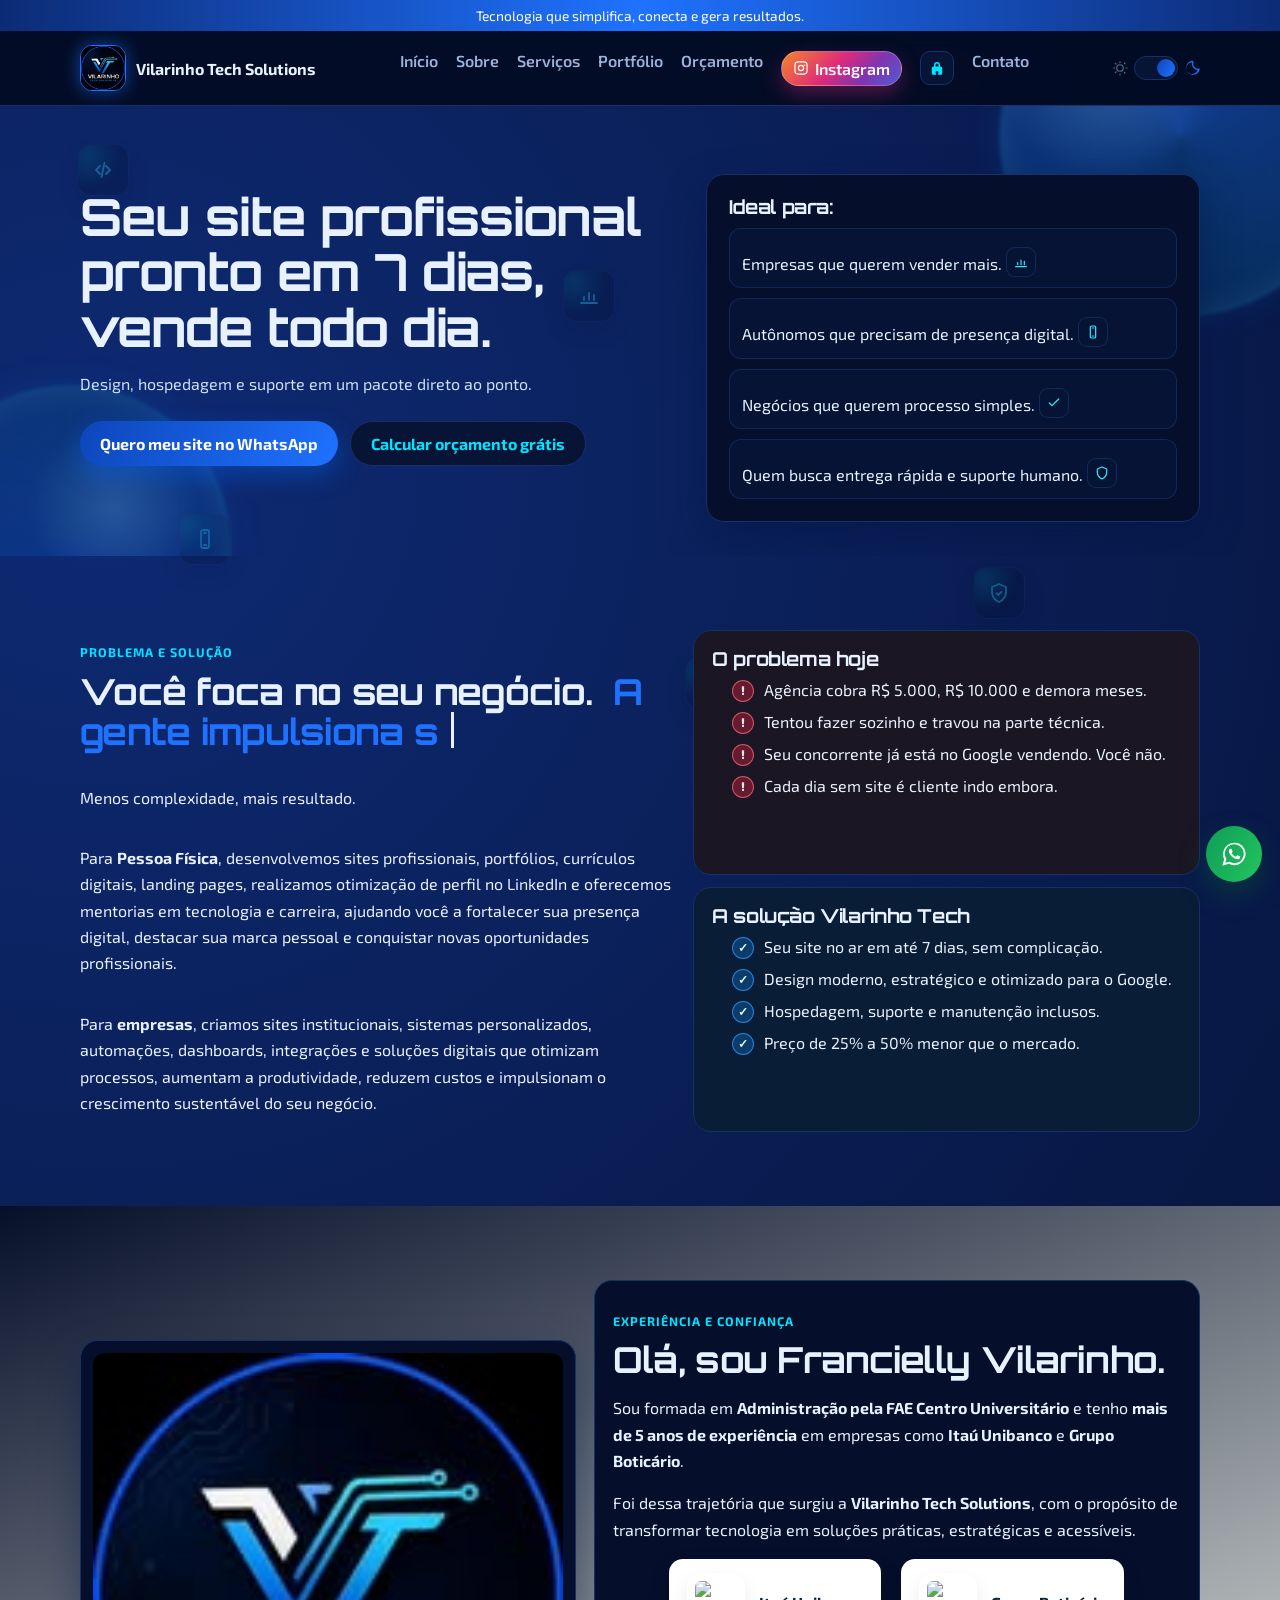
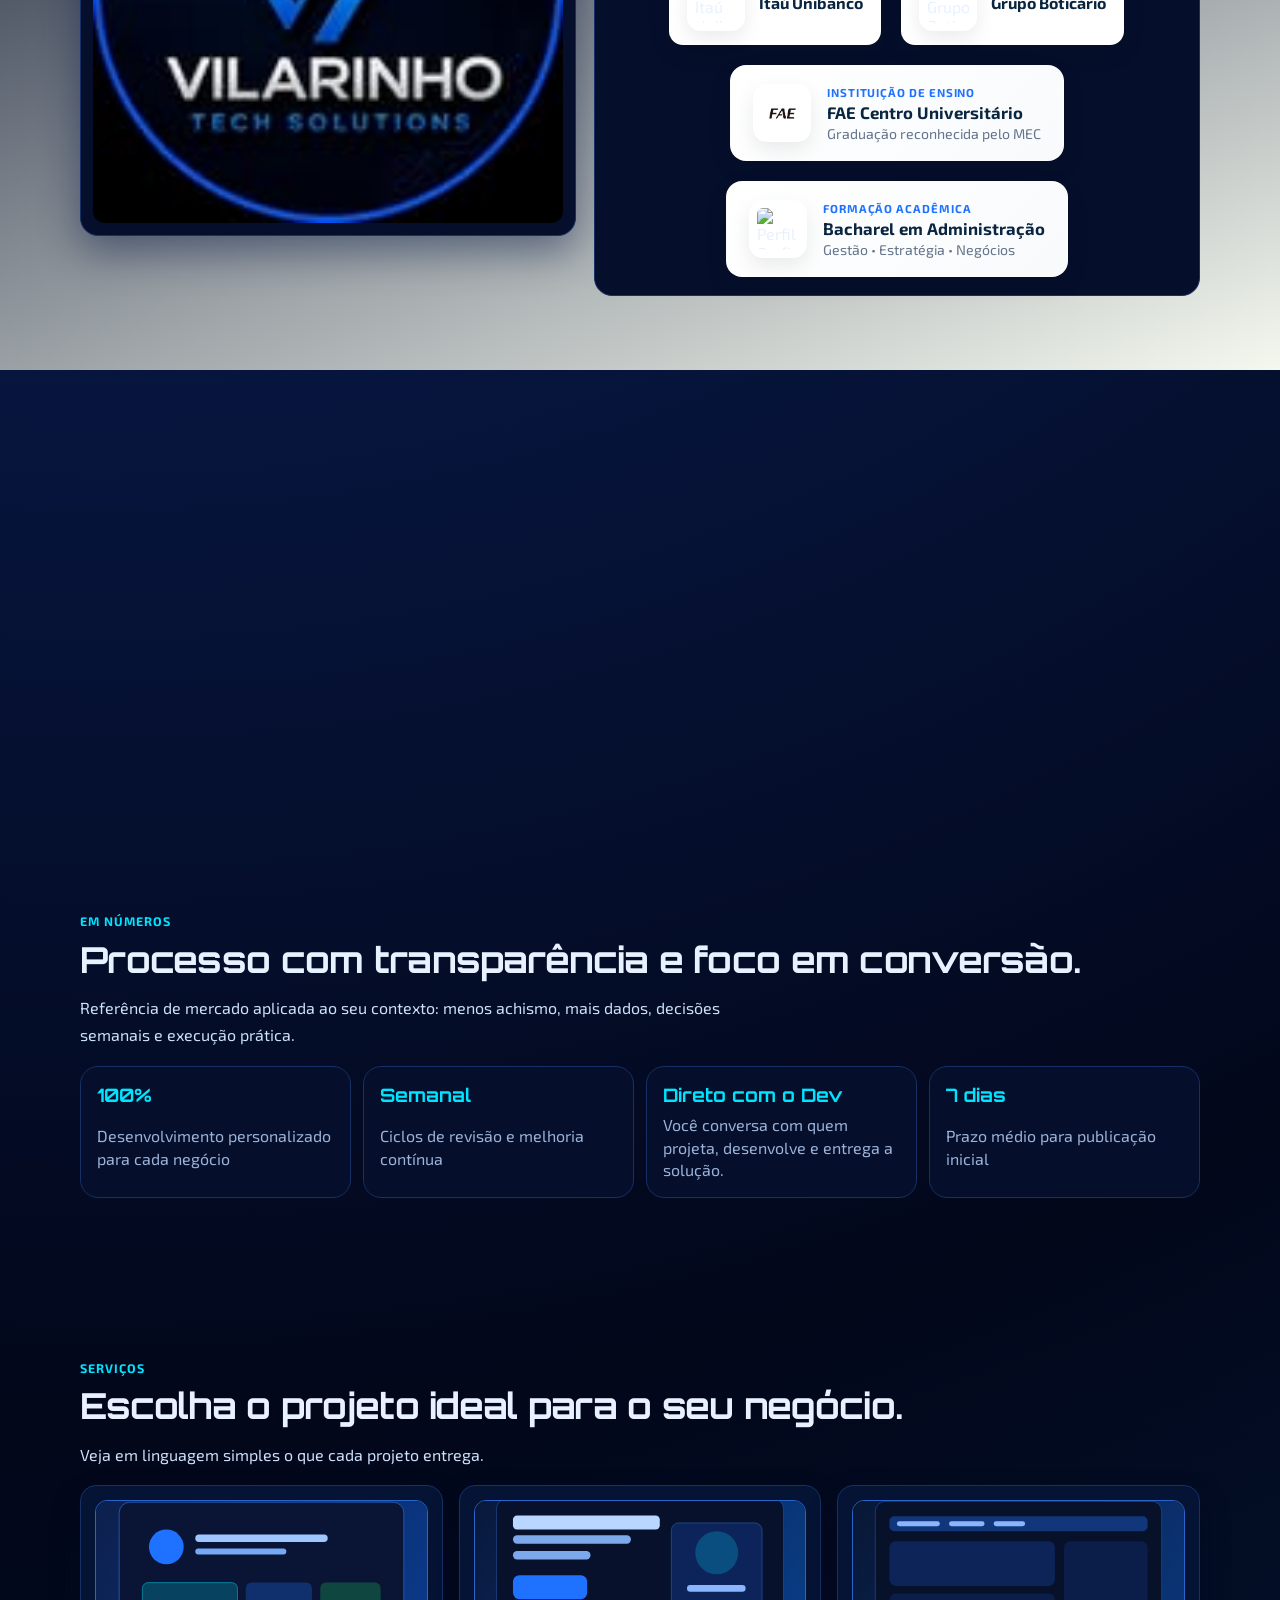
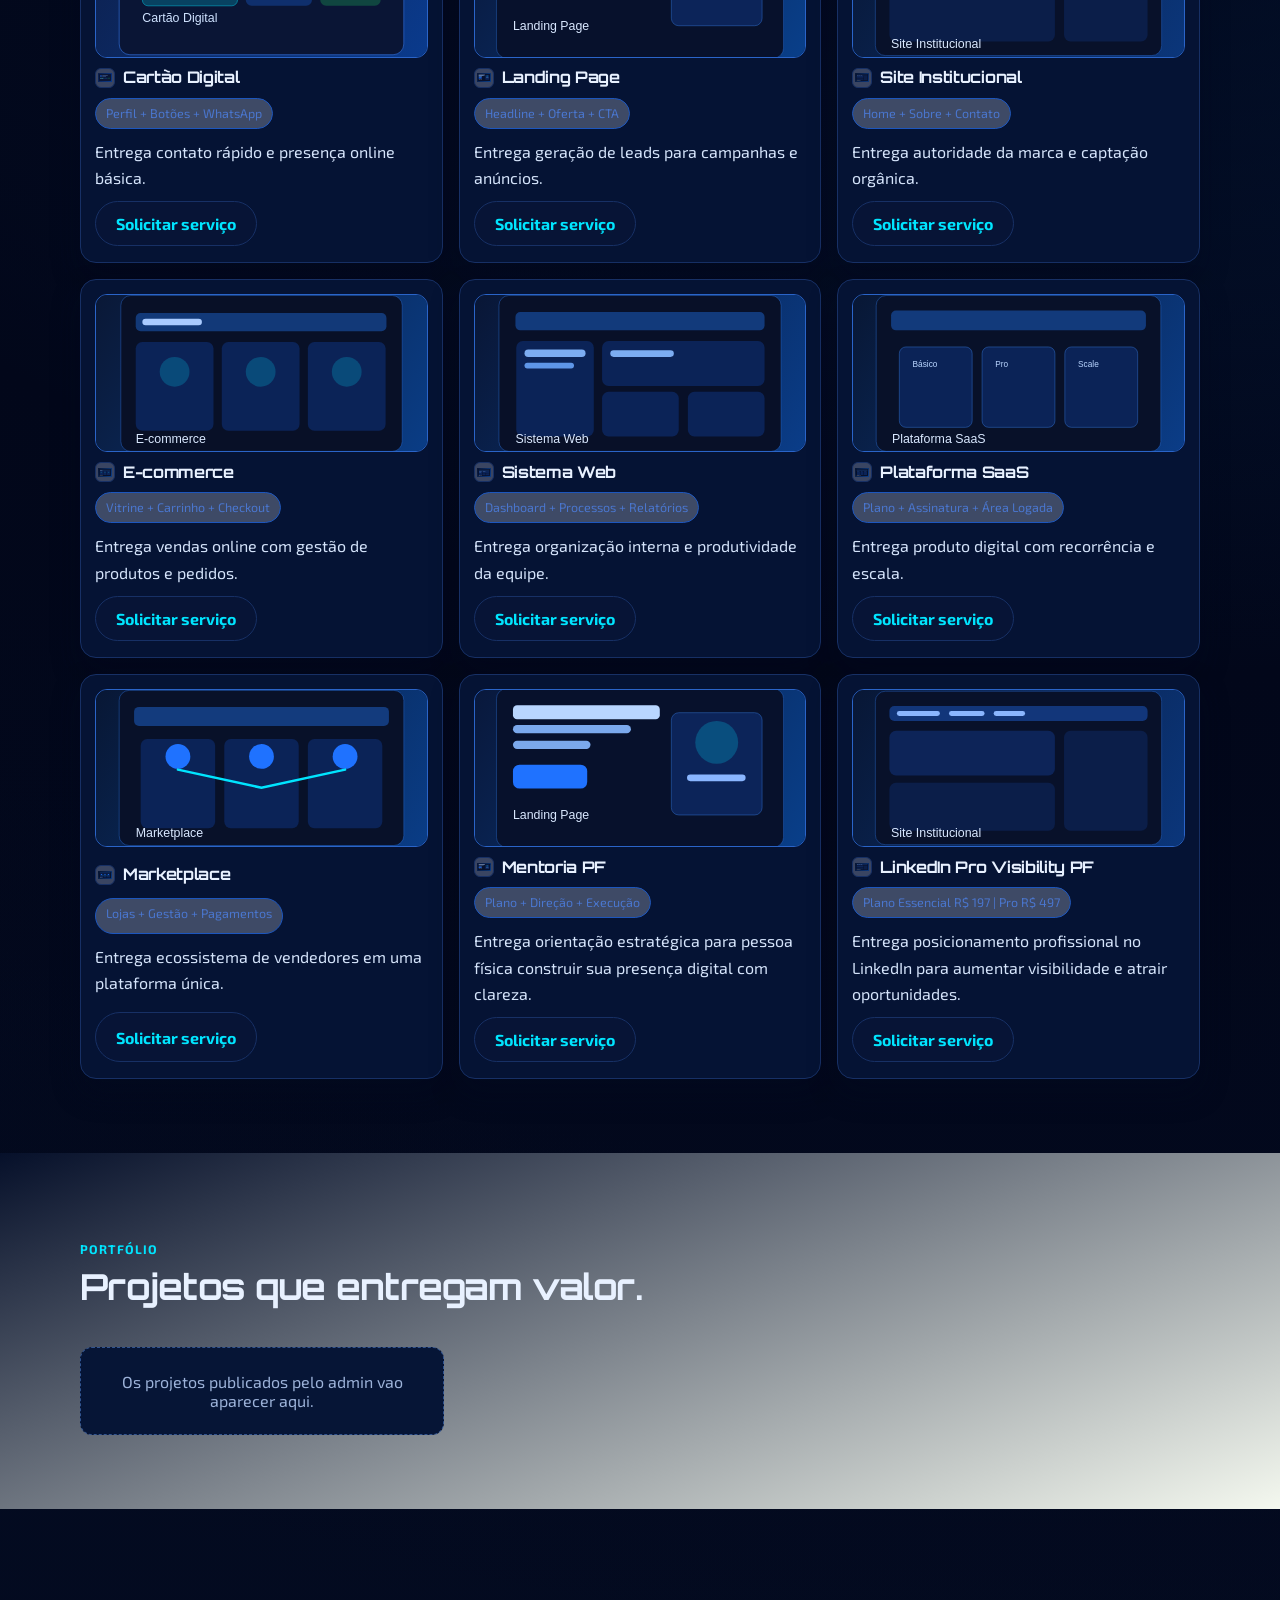
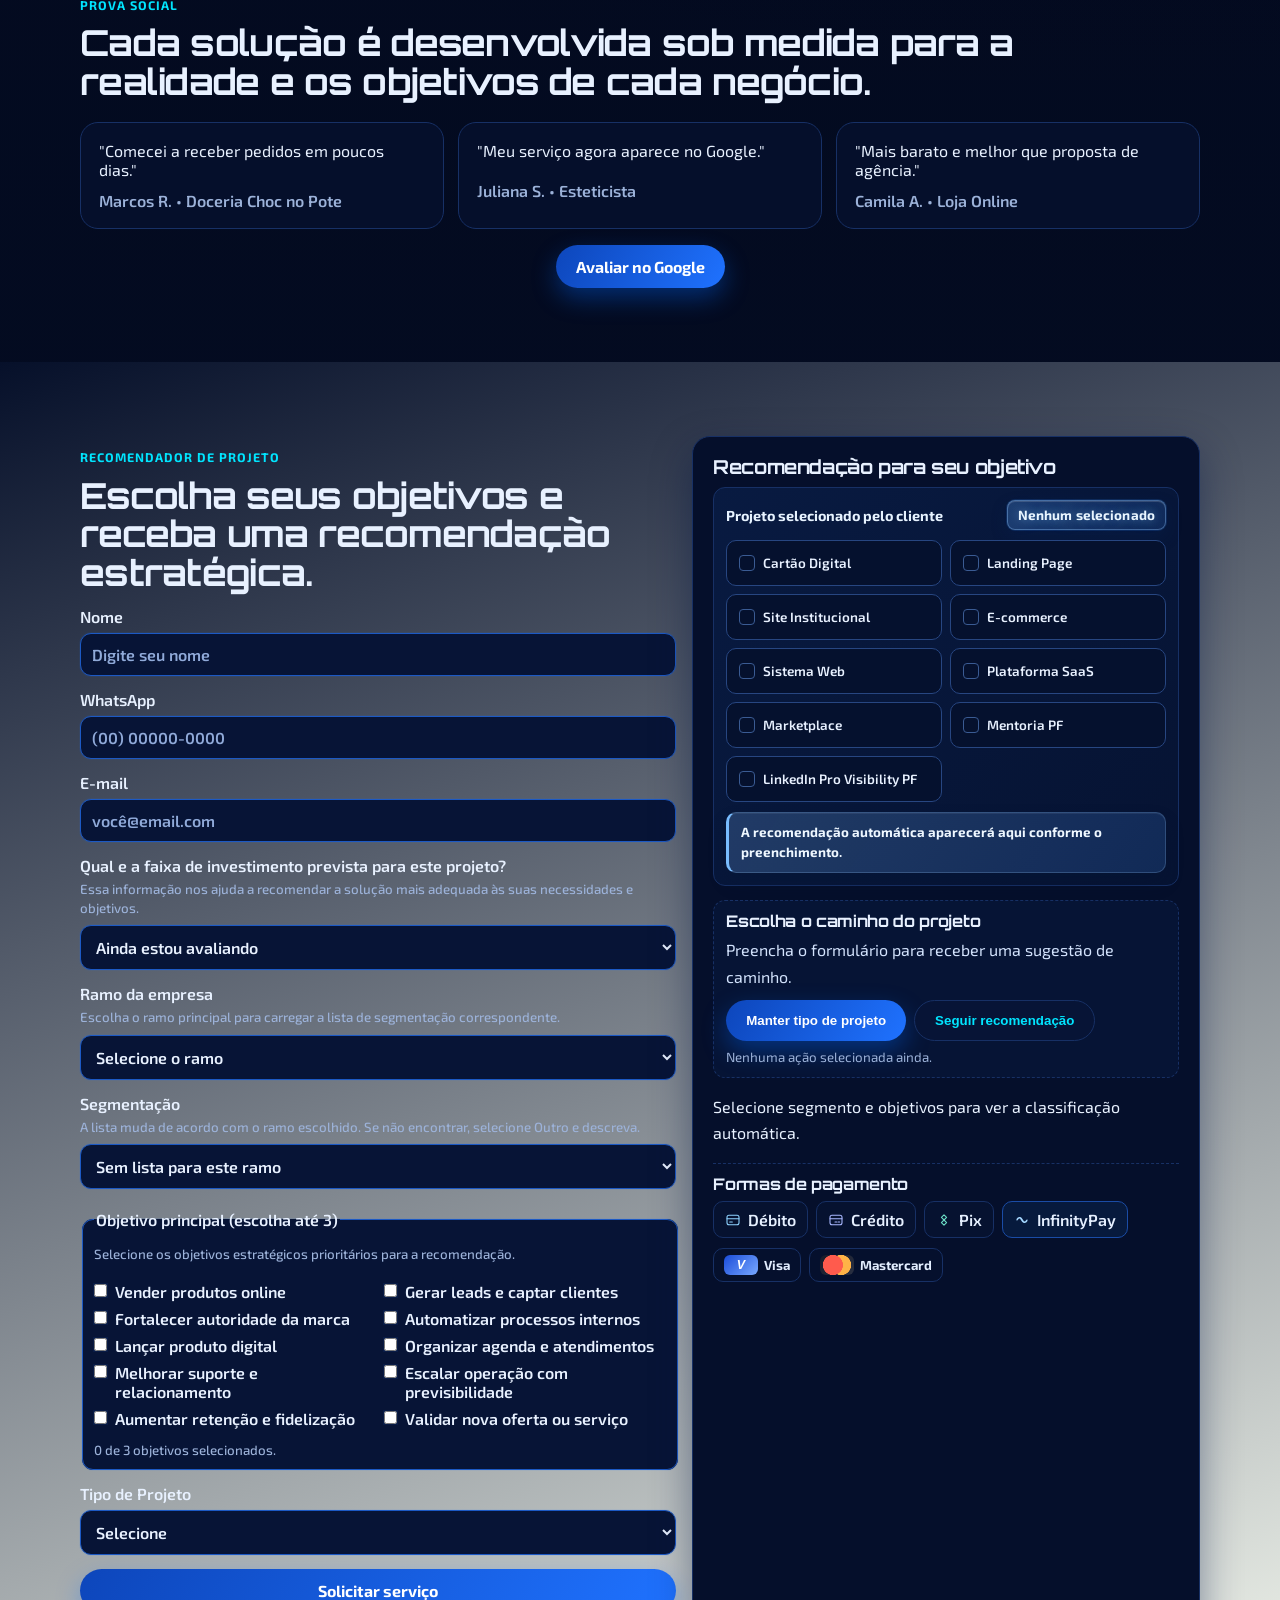
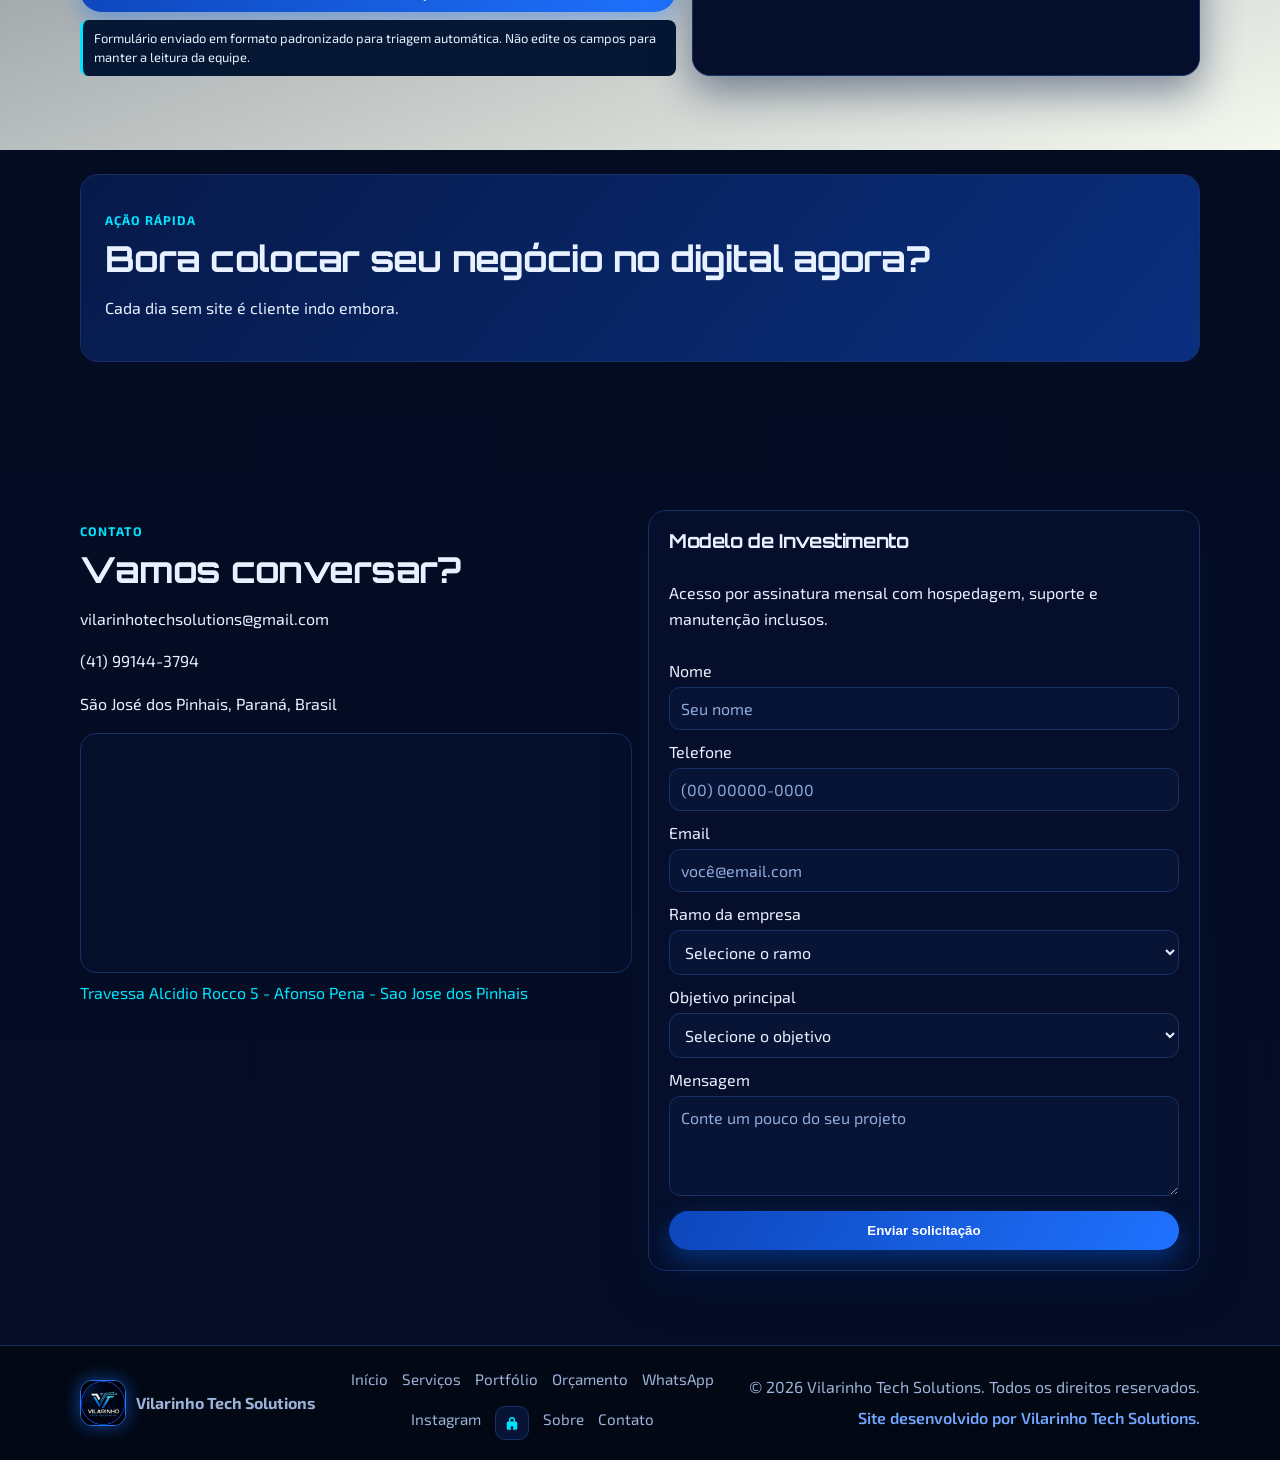
==== commit da66e871: "Aprimora recomendador, fluxo WhatsApp e destaques visuais" ====
--- a/index.html
+++ b/index.html
@@ -1,5 +1,5 @@
 <!doctype html>
-<html lang="pt-BR">
+<html lang="pt-BR" data-theme="dark">
   <head>
     <meta charset="UTF-8" />
     <meta name="viewport" content="width=device-width, initial-scale=1.0" />
@@ -183,7 +183,7 @@
               ></path>
             </svg>
           </span>
-          <input type="checkbox" id="theme-toggle-input" checked />
+          <input type="checkbox" id="theme-toggle-input" />
           <span class="theme-toggle-track" aria-hidden="true"
             ><span class="theme-toggle-thumb"></span
           ></span>
@@ -204,7 +204,7 @@
         <div class="bg-shape bg-shape-b"></div>
         <div class="container hero-grid">
           <div>
-            <p class="tag">+50 negócios já transformados • Nota média 4,9/5</p>
+           
             <h1>Seu site profissional pronto em 7 dias, vende todo dia.</h1>
             <p class="subtitle">
               Design, hospedagem e suporte em um pacote direto ao ponto.
@@ -307,9 +307,9 @@
           <div class="about-copy">
             <p class="section-label">Problema e Solução</p>
             <h2 class="about-headline">
-              <span id="about-headline-primary">Você vende com foco.</span>
+              <span id="about-headline-primary">Você foca no seu negócio.</span>
               <span id="about-headline-accent"
-                >A gente resolve o restante.</span
+                >A gente impulsiona seus resultados.</span
               >
             </h2>
             <p>Menos complexidade, mais resultado.</p>
@@ -414,18 +414,55 @@
 
             <div class="company-badges">
               <article class="company-badge">
-                <span class="company-icon" aria-hidden="true">IU</span>
+                <img
+                  src="https://www.google.com/s2/favicons?domain=itau.com.br&sz=128"
+                  alt="Itaú Unibanco"
+                  class="company-logo"
+                />
                 <strong>Itaú Unibanco</strong>
               </article>
+
               <article class="company-badge">
-                <span class="company-icon" aria-hidden="true">GB</span>
+                <img
+                  src="https://www.google.com/s2/favicons?domain=grupoboticario.com.br&sz=128"
+                  alt="Grupo Boticário"
+                  class="company-logo"
+                />
                 <strong>Grupo Boticário</strong>
               </article>
-              <article class="company-badge">
-                <span class="company-icon" aria-hidden="true">FAE</span>
-                <strong>FAE Centro Universitário</strong>
+
+             <div class="company-badges">
+              <article class="company-badge education">
+                <img
+                  src="assets/fae logo.jpg"
+                  alt="FAE Centro Universitário"
+                  class="company-logo"
+                  loading="lazy"
+                />
+
+                <div class="company-info">
+                  <span class="company-label">Instituição de Ensino</span>
+                  <strong>FAE Centro Universitário</strong>
+                  <small>Graduação reconhecida pelo MEC</small>
+                </div>
               </article>
-            </div>
+
+              <article class="company-badge education">
+               <img
+              src="https://api.iconify.design/material-symbols/school-rounded.svg?color=%230A2540"
+              alt="Perfil Profissional"
+              class="company-logo"
+              loading="lazy"
+
+            />
+
+                  <div class="company-info">
+                    <span class="company-label">Formação Acadêmica</span>
+                    <strong>Bacharel em Administração</strong>
+                    <small>Gestão • Estratégia • Negócios</small>
+                  </div>
+                </article>
+              </div>
           </article>
         </div>
       </section>
@@ -433,7 +470,7 @@
       <section class="section alt section-reveal">
         <div class="container">
           <p class="section-label">Como Funciona</p>
-          <h2>Você fala. A gente cria. Seu cliente compra.</h2>
+          <h2>Etapas do Processo</h2>
           <div class="steps-grid">
             <article>
               <strong>1.</strong>
@@ -473,18 +510,16 @@
 
           <div class="reference-metrics">
             <article>
-              <strong>50+</strong>
-              <span>Projetos entregues com acompanhamento real</span>
+              <strong>100%</strong>
+              <span>Desenvolvimento personalizado para cada negócio</span>
             </article>
             <article>
               <strong>Semanal</strong>
               <span>Ciclos de revisão e melhoria contínua</span>
             </article>
             <article>
-              <strong>100%</strong>
-              <span
-                >Visibilidade sobre status, prioridades e próximos passos</span
-              >
+              <strong>Direto com o Dev</strong>
+              <span>Você conversa com quem projeta, desenvolve e entrega a solução.</span>
             </article>
             <article>
               <strong>7 dias</strong>
@@ -682,20 +717,20 @@
               <img
                 class="template-thumb"
                 src="assets/servicos/landing-page.svg"
-                alt="Prévia visual de Mentoria Pessoa Fisica"
+                alt="Prévia visual de Mentoria Pessoa Física"
               />
               <div class="template-title-row">
                 <img
                   class="template-favicon"
                   src="assets/servicos/landing-page.svg"
-                  alt="Favicon Mentoria Pessoa Fisica"
+                  alt="Favicon Mentoria Pessoa Física"
                 />
                 <h4>Mentoria PF</h4>
               </div>
-              <div class="template-preview">Plano + Direcao + Execucao</div>
+              <div class="template-preview">Plano + Direção + Execução</div>
               <p>
-                Entrega orientacao estrategica para pessoa fisica construir sua
-                presenca digital com clareza.
+                Entrega orientação estratégica para pessoa física construir sua
+                presença digital com clareza.
               </p>
               <a
                 href="https://vilarinhofran-ui.github.io/Mentoria-Vilarinho-Tech/mentoria.index.html#investir"
@@ -745,8 +780,44 @@
         <div class="container">
           <p class="section-label">Portfólio</p>
           <h2>Projetos que entregam valor.</h2>
-          <div class="portfolio-marquee">
-            <div class="portfolio-grid" id="portfolio-grid"></div>
+          <div class="portfolio-marquee-shell">
+            <button
+              class="portfolio-marquee-nav portfolio-marquee-nav-prev"
+              type="button"
+              aria-label="Acelerar para a esquerda"
+              data-portfolio-marquee="prev"
+            >
+              <svg viewBox="0 0 24 24" aria-hidden="true">
+                <path
+                  d="M14.5 6.5L9 12l5.5 5.5"
+                  fill="none"
+                  stroke="currentColor"
+                  stroke-width="2"
+                  stroke-linecap="round"
+                  stroke-linejoin="round"
+                />
+              </svg>
+            </button>
+            <div class="portfolio-marquee">
+              <div class="portfolio-grid" id="portfolio-grid"></div>
+            </div>
+            <button
+              class="portfolio-marquee-nav portfolio-marquee-nav-next"
+              type="button"
+              aria-label="Acelerar para a direita"
+              data-portfolio-marquee="next"
+            >
+              <svg viewBox="0 0 24 24" aria-hidden="true">
+                <path
+                  d="M9.5 6.5L15 12l-5.5 5.5"
+                  fill="none"
+                  stroke="currentColor"
+                  stroke-width="2"
+                  stroke-linecap="round"
+                  stroke-linejoin="round"
+                />
+              </svg>
+            </button>
           </div>
         </div>
       </section>
@@ -754,7 +825,7 @@
       <section class="section section-reveal">
         <div class="container">
           <p class="section-label">Prova Social</p>
-          <h2>Mais de 50 negócios já transformados.</h2>
+          <h2>Cada solução é desenvolvida sob medida para a realidade e os objetivos de cada negócio.</h2>
           <div class="testimonials">
             <blockquote>
               "Comecei a receber pedidos em poucos dias."
@@ -814,7 +885,7 @@
                 <input
                   id="client-email"
                   type="email"
-                  placeholder="voce@email.com"
+                  placeholder="você@email.com"
                   autocomplete="email"
                 />
               </label>
@@ -822,8 +893,8 @@
               <label>
                 Qual e a faixa de investimento prevista para este projeto?
                 <small class="segment-helper"
-                  >Essa informacao nos ajuda a recomendar a solucao mais
-                  adequada as suas necessidades e objetivos.</small
+                  >Essa informação nos ajuda a recomendar a solução mais
+                  adequada às suas necessidades e objetivos.</small
                 >
                 <select id="project-investment-range">
                   <option value="Ainda estou avaliando">
@@ -845,7 +916,7 @@
               <label>
                 Ramo da empresa
                 <small class="segment-helper"
-                  >Escolha o ramo principal para carregar a lista de segmentacao
+                  >Escolha o ramo principal para carregar a lista de segmentação
                   correspondente.</small
                 >
                 <select id="project-business-branch" required>
@@ -894,11 +965,11 @@
               <label>
                 Segmentação
                 <small class="segment-helper"
-                  >A lista muda de acordo com o ramo escolhido. Se nao
+                  >A lista muda de acordo com o ramo escolhido. Se não
                   encontrar, selecione Outro e descreva.</small
                 >
                 <select id="project-segmentation" required>
-                  <option value="">Selecione a segmentacao</option>
+                  <option value="">Selecione a segmentação</option>
                   <option value="Outro">Outro</option>
                 </select>
               </label>
@@ -1016,6 +1087,10 @@
                   <option value="Sistema Web">Sistema Web</option>
                   <option value="Plataforma SaaS">Plataforma SaaS</option>
                   <option value="Marketplace">Marketplace</option>
+                  <option value="Mentoria PF">Mentoria PF</option>
+                  <option value="LinkedIn Pro Visibility">
+                    LinkedIn Pro Visibility PF
+                  </option>
                 </select>
               </label>
 
@@ -1028,11 +1103,56 @@
               >
                 Solicitar serviço
               </a>
+              <small class="whatsapp-structure-note" role="note">
+                Formulário enviado em formato padronizado para triagem automática.
+                Não edite os campos para manter a leitura da equipe.
+              </small>
             </form>
           </div>
 
           <aside class="budget-result">
             <h3>Recomendação para seu objetivo</h3>
+            <div class="recommendation-selection-box">
+              <div class="recommendation-selection-head">
+                <strong>Projeto selecionado pelo cliente</strong>
+                <span id="recommend-selected-type">Nenhum selecionado</span>
+              </div>
+              <div
+                id="recommend-project-picker"
+                class="recommend-project-picker"
+                aria-label="Selecionar tipo de projeto"
+              ></div>
+              <small id="recommend-suggested-type"
+                >A recomendação automática aparecerá aqui conforme o preenchimento.</small
+              >
+            </div>
+            <div class="ai-suggestion-box" id="ai-suggestion-box">
+              <h4>Escolha o caminho do projeto</h4>
+              <p id="ai-suggestion-text">
+                Preencha o formulário para receber uma sugestão de caminho.
+              </p>
+              <div class="ai-suggestion-actions">
+                <button
+                  type="button"
+                  class="btn"
+                  id="ai-choose-other"
+                  disabled
+                >
+                  Manter tipo de projeto
+                </button>
+                <button
+                  type="button"
+                  class="btn btn-ghost"
+                  id="ai-follow-project"
+                  disabled
+                >
+                  Seguir recomendação
+                </button>
+              </div>
+              <small id="ai-decision-feedback"
+                >Nenhuma ação selecionada ainda.</small
+              >
+            </div>
             <p id="recommend-title">
               Selecione segmento e objetivos para ver a classificação
               automática.
@@ -1048,49 +1168,51 @@
             <div class="payment-methods">
               <h4>Formas de pagamento</h4>
               <div class="payment-chips">
-                <span class="payment-chip">
+                <span class="payment-chip payment-chip-debit">
                   <svg viewBox="0 0 24 24" aria-hidden="true">
                     <rect
-                      x="2.5"
+                      x="3"
                       y="5"
-                      width="19"
+                      width="18"
                       height="14"
-                      rx="2"
+                      rx="3"
                       fill="none"
                       stroke="currentColor"
                       stroke-width="1.6"
                     />
                     <path
-                      d="M2.5 10.2h19"
+                      d="M3 10h18M7 15h4"
                       fill="none"
                       stroke="currentColor"
                       stroke-width="1.6"
+                      stroke-linecap="round"
                     />
                   </svg>
-                  Debito
+                  Débito
                 </span>
-                <span class="payment-chip">
+                <span class="payment-chip payment-chip-credit">
                   <svg viewBox="0 0 24 24" aria-hidden="true">
                     <rect
-                      x="2.5"
+                      x="3"
                       y="5"
-                      width="19"
+                      width="18"
                       height="14"
-                      rx="2"
+                      rx="3"
                       fill="none"
                       stroke="currentColor"
                       stroke-width="1.6"
                     />
                     <path
-                      d="M2.5 10.2h19"
+                      d="M3 10h18M15 15h2.5M10.5 15h2.5"
                       fill="none"
                       stroke="currentColor"
                       stroke-width="1.6"
+                      stroke-linecap="round"
                     />
                   </svg>
-                  Credito
+                  Crédito
                 </span>
-                <span class="payment-chip">
+                <span class="payment-chip payment-chip-pix">
                   <svg viewBox="0 0 24 24" aria-hidden="true">
                     <path
                       d="M8.1 8.1l3.9-3.9 3.9 3.9-3.9 3.9-3.9-3.9zM8.1 15.9L12 12l3.9 3.9-3.9 3.9-3.9-3.9z"
@@ -1102,12 +1224,28 @@
                   </svg>
                   Pix
                 </span>
+                <span class="payment-chip payment-chip-provider">
+                  <svg viewBox="0 0 24 24" aria-hidden="true">
+                    <path
+                      d="M4.5 12c1.4-2.4 3-3.6 4.8-3.6 3 0 3.7 7.2 6.7 7.2 1.3 0 2.5-.8 3.5-2.4M19.5 12c-1.4 2.4-3 3.6-4.8 3.6-3 0-3.7-7.2-6.7-7.2-1.3 0-2.5.8-3.5 2.4"
+                      fill="none"
+                      stroke="currentColor"
+                      stroke-width="1.7"
+                      stroke-linecap="round"
+                    />
+                  </svg>
+                  InfinityPay
+                </span>
               </div>
               <div class="card-flags" aria-label="Bandeiras de cartao aceitas">
-                <span class="card-flag"><i>V</i> Visa</span>
-                <span class="card-flag"><i>MC</i> Mastercard</span>
-                <span class="card-flag"><i>E</i> Elo</span>
-                <span class="card-flag"><i>H</i> Hipercard</span>
+                <span class="card-flag card-flag-visa">
+                  <i aria-hidden="true"></i>
+                  Visa
+                </span>
+                <span class="card-flag card-flag-mastercard">
+                  <i aria-hidden="true"></i>
+                  Mastercard
+                </span>
               </div>
             </div>
           </aside>
@@ -1165,7 +1303,7 @@
         <div class="container">
           <p class="section-label">Painel do Desenvolvedor</p>
           <h2>Projetos do Portfólio</h2>
-          <p>Gerencie a vitrine de projetos com preenchimento rapido.</p>
+          <p>Gerencie a vitrine de projetos com preenchimento rápido.</p>
 
           <div class="admin-access-row">
             <small>Sessao autenticada para gerenciamento do site.</small>
@@ -1185,7 +1323,7 @@
             </div>
             <p>
               Conecte o banco para publicar projetos em tempo real no portfolio
-              publico com backup local automatico.
+              público com backup local automático.
             </p>
             <div class="admin-supabase-grid">
               <label>
@@ -1517,7 +1655,7 @@
               <input
                 type="email"
                 name="email"
-                placeholder="voce@email.com"
+                    placeholder="você@email.com"
                 data-redirect-url="https://www.instagram.com/vilarinho_tech_solutions/"
             /></label>
             <label>
--- a/style.css
+++ b/style.css
@@ -819,21 +819,85 @@
 }
 
 .company-badges {
-  margin-top: 16px;
-  display: grid;
-  gap: 10px;
+  display: flex;
+  gap: 20px;
+  flex-wrap: wrap;
+  justify-content: center;
 }
 
 .company-badge {
-  border: 1px solid var(--line);
-  border-radius: 12px;
-  background: color-mix(in srgb, var(--card) 88%, #123a80 12%);
-  padding: 10px 12px;
-  display: flex;
-  align-items: center;
-  gap: 10px;
-}
-
+  display: flex;
+  align-items: center;
+  gap: 14px;
+  padding: 14px 18px;
+  background: #fff;
+  border-radius: 14px;
+  box-shadow: 0 8px 24px rgba(0, 0, 0, 0.08);
+}
+
+.company-logo {
+  width: 52px;
+  height: 52px;
+  object-fit: contain;
+  flex-shrink: 0;
+}
+
+.company-badge strong {
+  font-size: 1rem;
+  color: #0a2540;
+}
+
+.company-badge.education {
+  display: flex;
+  align-items: center;
+  gap: 16px;
+  padding: 18px 22px;
+  border: 1px solid rgba(255, 255, 255, 0.08);
+  border-radius: 16px;
+  background: linear-gradient(135deg, #ffffff, #f8fafc);
+  transition: 0.3s ease;
+}
+
+.company-badge.education:hover {
+  transform: translateY(-5px);
+  box-shadow: 0 15px 35px rgba(10, 37, 64, 0.12);
+}
+
+.company-logo {
+  width: 58px;
+  height: 58px;
+  border-radius: 14px;
+  object-fit: contain;
+  background: #fff;
+  padding: 8px;
+  box-shadow: 0 8px 20px rgba(0, 0, 0, 0.08);
+  flex-shrink: 0;
+}
+
+.company-info {
+  display: flex;
+  flex-direction: column;
+  gap: 3px;
+}
+
+.company-label {
+  font-size: 0.72rem;
+  font-weight: 700;
+  letter-spacing: 0.08em;
+  text-transform: uppercase;
+  color: var(--brand);
+}
+
+.company-info strong {
+  font-size: 1.05rem;
+  color: #0a2540;
+  font-weight: 700;
+}
+
+.company-info small {
+  color: #64748b;
+  font-size: 0.88rem;
+}
 .company-icon {
   width: 38px;
   height: 38px;
@@ -1185,6 +1249,67 @@
   position: relative;
 }
 
+.portfolio-marquee-shell {
+  margin-top: 20px;
+  display: grid;
+  grid-template-columns: auto minmax(0, 1fr) auto;
+  gap: 12px;
+  align-items: center;
+}
+
+.portfolio-marquee-shell .portfolio-marquee {
+  margin-top: 0;
+}
+
+.portfolio-marquee-nav {
+  width: 48px;
+  height: 48px;
+  border-radius: 14px;
+  border: 1px solid var(--line);
+  background: color-mix(in srgb, var(--card) 88%, #0f3d8a 12%);
+  color: var(--text);
+  display: inline-flex;
+  align-items: center;
+  justify-content: center;
+  cursor: pointer;
+  transition:
+    transform 0.22s ease,
+    border-color 0.22s ease,
+    background-color 0.22s ease,
+    box-shadow 0.22s ease;
+}
+
+.portfolio-marquee-nav:hover,
+.portfolio-marquee-nav:focus-visible {
+  transform: translateY(-2px);
+  border-color: color-mix(in srgb, var(--brand) 64%, var(--line) 36%);
+  background: color-mix(in srgb, var(--card) 76%, #1755b8 24%);
+  box-shadow: 0 12px 24px rgba(3, 20, 52, 0.34);
+  outline: none;
+}
+
+.portfolio-marquee-nav:disabled {
+  opacity: 0.45;
+  cursor: not-allowed;
+  transform: none;
+  box-shadow: none;
+}
+
+.portfolio-marquee-nav svg {
+  width: 18px;
+  height: 18px;
+}
+
+.portfolio-empty {
+  width: 100%;
+  border: 1px dashed color-mix(in srgb, var(--line) 72%, #73afff 28%);
+  border-radius: 12px;
+  padding: 24px;
+  text-align: center;
+  color: var(--muted);
+  background: color-mix(in srgb, var(--card) 84%, #0e326d 16%);
+}
+
 .portfolio-grid.is-marquee {
   margin-top: 0;
   display: flex;
@@ -1196,6 +1321,14 @@
 
 .portfolio-grid.is-marquee .project-card {
   flex: 0 0 min(360px, 82vw);
+}
+
+.portfolio-marquee-shell {
+  grid-template-columns: 1fr;
+}
+
+.portfolio-marquee-nav {
+  display: none;
 }
 
 .portfolio-marquee:hover .portfolio-grid.is-marquee {
@@ -1225,10 +1358,56 @@
 .project-card.portfolio-template-card {
   min-height: 0;
   grid-template-rows: 180px auto auto auto;
+  border-radius: 12px;
+  border: 1px solid color-mix(in srgb, var(--line) 82%, #79b3ff 18%);
+  background: linear-gradient(
+    180deg,
+    color-mix(in srgb, var(--card) 94%, #133f86 6%),
+    color-mix(in srgb, var(--card) 98%, #091a3f 2%)
+  );
+  box-shadow: 0 18px 36px rgba(2, 16, 48, 0.24);
 }
 
 .project-card.portfolio-template-card .project-link {
   width: fit-content;
+}
+
+.project-card.portfolio-template-card .template-title-row {
+  padding: 16px 16px 0;
+  align-items: flex-start;
+}
+
+.project-card.portfolio-template-card h4 {
+  margin: 0;
+  font-size: 1rem;
+  line-height: 1.35;
+  letter-spacing: 0.01em;
+}
+
+.project-card.portfolio-template-card .template-preview {
+  margin: 8px 16px 0;
+  border-radius: 8px;
+  padding: 6px 9px;
+  font-size: 0.76rem;
+  font-weight: 700;
+  letter-spacing: 0.08em;
+  text-transform: uppercase;
+  color: color-mix(in srgb, var(--muted) 72%, #a9cfff 28%);
+}
+
+.project-card.portfolio-template-card .project-legend {
+  margin: 10px 16px 0;
+  font-size: 0.98rem;
+  font-weight: 600;
+  line-height: 1.45;
+  color: color-mix(in srgb, var(--text) 94%, #c1dcff 6%);
+}
+
+.project-card.portfolio-template-card > p:last-child {
+  margin: 8px 16px 16px;
+  font-size: 0.9rem;
+  line-height: 1.58;
+  color: color-mix(in srgb, var(--muted) 88%, #d8e8ff 12%);
 }
 
 .project-status-badge {
@@ -1362,6 +1541,18 @@
   gap: 10px;
 }
 
+.whatsapp-structure-note {
+  display: block;
+  margin-top: -6px;
+  padding: 9px 11px;
+  border-left: 3px solid #00e5ff;
+  border-radius: 8px;
+  background: color-mix(in srgb, var(--card) 85%, #0d4664 15%);
+  color: color-mix(in srgb, var(--text) 88%, #b9f7ff 12%);
+  font-size: 0.81rem;
+  line-height: 1.45;
+}
+
 .goal-picker {
   border: 1px solid var(--line);
   border-radius: 12px;
@@ -1442,6 +1633,288 @@
 
 .recommendation-list li strong {
   color: color-mix(in srgb, var(--text) 82%, #88b6ff 18%);
+}
+
+.recommend-reading-step {
+  --reading-order: 0;
+}
+
+.budget-result.is-reading-guide .recommend-reading-step {
+  animation: recommend-reading-step 0.55s ease both;
+  animation-delay: calc(var(--reading-order) * 120ms);
+}
+
+.recommend-rank-item {
+  border-left: 2px solid rgba(0, 229, 255, 0.35);
+  padding: 7px 10px;
+  margin-bottom: 7px;
+  border-radius: 8px;
+  background: color-mix(in srgb, var(--card) 88%, #0b3f63 12%);
+}
+
+.recommend-rank-item strong {
+  color: #00e5ff;
+}
+
+.budget-result.is-reading-guide .recommend-rank-item {
+  animation: recommend-rank-pop 0.5s ease both;
+  animation-delay: calc(var(--rank-order, 0) * 120ms + 420ms);
+}
+
+.recommendation-selection-box {
+  margin: 10px 0 14px;
+  border: 1px solid var(--line);
+  border-radius: 12px;
+  padding: 12px;
+  background: linear-gradient(
+    135deg,
+    color-mix(in srgb, var(--card) 82%, #174ea6 18%),
+    color-mix(in srgb, var(--card) 90%, #0f3674 10%)
+  );
+}
+
+.recommendation-selection-head {
+  display: flex;
+  flex-wrap: wrap;
+  align-items: center;
+  justify-content: space-between;
+  gap: 8px;
+  margin-bottom: 10px;
+}
+
+.recommendation-selection-head strong {
+  font-size: 0.9rem;
+  color: color-mix(in srgb, #eef6ff 92%, #9cd0ff 8%);
+}
+
+.recommendation-selection-head span {
+  font-size: 0.84rem;
+  color: #e8f5ff;
+  font-weight: 700;
+  padding: 6px 10px;
+  border-radius: 8px;
+  background: linear-gradient(
+    120deg,
+    rgba(91, 165, 255, 0.28),
+    rgba(55, 122, 215, 0.2),
+    rgba(91, 165, 255, 0.28)
+  );
+  background-size: 220% 100%;
+  border: 1px solid rgba(145, 201, 255, 0.38);
+  box-shadow:
+    inset 0 1px 0 rgba(255, 255, 255, 0.15),
+    0 0 0 1px rgba(42, 119, 221, 0.2),
+    0 7px 16px rgba(6, 35, 86, 0.28);
+  animation: recommend-chip-shine 3.8s linear infinite;
+}
+
+.recommend-project-picker {
+  display: grid;
+  grid-template-columns: repeat(2, minmax(0, 1fr));
+  gap: 8px;
+}
+
+.recommend-project-option {
+  position: relative;
+  display: flex;
+  align-items: center;
+  gap: 8px;
+  min-height: 46px;
+  padding: 10px 12px;
+  border: 1px solid color-mix(in srgb, var(--line) 82%, #6ea9ff 18%);
+  border-radius: 10px;
+  background: color-mix(in srgb, var(--card) 94%, #0d2d60 6%);
+  cursor: pointer;
+  transition:
+    border-color 0.22s ease,
+    background-color 0.22s ease,
+    transform 0.22s ease,
+    box-shadow 0.22s ease;
+}
+
+.recommend-project-option:hover,
+.recommend-project-option:focus-within {
+  transform: translateY(-1px);
+  border-color: color-mix(in srgb, var(--brand) 62%, var(--line) 38%);
+  background: color-mix(in srgb, var(--card) 84%, #174a96 16%);
+  box-shadow: 0 10px 18px rgba(3, 20, 52, 0.2);
+}
+
+.recommend-project-option input {
+  appearance: none;
+  width: 16px;
+  height: 16px;
+  margin: 0;
+  border: 1.5px solid color-mix(in srgb, var(--line) 70%, #8bc0ff 30%);
+  border-radius: 4px;
+  background: transparent;
+  display: inline-grid;
+  place-items: center;
+  flex: 0 0 auto;
+}
+
+.recommend-project-option input::after {
+  content: "";
+  width: 8px;
+  height: 8px;
+  border-radius: 2px;
+  background: var(--brand);
+  transform: scale(0);
+  transition: transform 0.18s ease;
+}
+
+.recommend-project-option input:checked {
+  border-color: var(--brand);
+  background: color-mix(in srgb, var(--brand) 16%, transparent 84%);
+}
+
+.recommend-project-option input:checked::after {
+  transform: scale(1);
+}
+
+.recommend-project-option span {
+  font-size: 0.84rem;
+  font-weight: 600;
+  line-height: 1.35;
+}
+
+.recommendation-selection-box small {
+  display: block;
+  margin-top: 10px;
+  padding: 10px 12px;
+  border-radius: 10px;
+  border: 1px solid rgba(153, 204, 255, 0.22);
+  background: linear-gradient(
+    135deg,
+    rgba(142, 196, 255, 0.18),
+    rgba(46, 115, 214, 0.16)
+  );
+  color: #eef7ff;
+  font-weight: 700;
+  line-height: 1.45;
+  box-shadow:
+    inset 0 1px 0 rgba(255, 255, 255, 0.06),
+    0 10px 18px rgba(3, 22, 52, 0.24);
+}
+
+#recommend-selected-type {
+  letter-spacing: 0.01em;
+  text-shadow:
+    0 0 10px rgba(156, 214, 255, 0.45),
+    0 0 22px rgba(74, 148, 255, 0.24);
+}
+
+#recommend-suggested-type {
+  position: relative;
+  overflow: hidden;
+  white-space: normal;
+  overflow-wrap: anywhere;
+  word-break: break-word;
+  border-left: 3px solid #78bcff;
+  background: linear-gradient(
+    122deg,
+    rgba(126, 187, 255, 0.22),
+    rgba(57, 128, 228, 0.2),
+    rgba(126, 187, 255, 0.22)
+  );
+  background-size: 230% 100%;
+  animation:
+    recommend-suggestion-shine 4.2s ease-in-out infinite,
+    recommend-suggestion-pulse 2.4s ease-in-out infinite;
+}
+
+#recommend-suggested-type .recommend-summary-label {
+  display: inline-block;
+  margin-right: 4px;
+  color: #c7f6ff;
+  font-weight: 800;
+}
+
+#recommend-suggested-type::after {
+  content: "";
+  position: absolute;
+  top: 0;
+  left: -45%;
+  width: 42%;
+  height: 100%;
+  background: linear-gradient(
+    90deg,
+    rgba(255, 255, 255, 0),
+    rgba(255, 255, 255, 0.32),
+    rgba(255, 255, 255, 0)
+  );
+  transform: skewX(-18deg);
+  animation: recommend-sweep 2.8s ease-in-out infinite;
+  pointer-events: none;
+}
+
+@keyframes recommend-chip-shine {
+  0% {
+    background-position: 0% 50%;
+  }
+  100% {
+    background-position: 220% 50%;
+  }
+}
+
+@keyframes recommend-suggestion-shine {
+  0% {
+    background-position: 0% 50%;
+  }
+  50% {
+    background-position: 100% 50%;
+  }
+  100% {
+    background-position: 0% 50%;
+  }
+}
+
+@keyframes recommend-suggestion-pulse {
+  0%,
+  100% {
+    box-shadow:
+      inset 0 1px 0 rgba(255, 255, 255, 0.06),
+      0 10px 18px rgba(3, 22, 52, 0.2);
+    border-color: rgba(153, 204, 255, 0.25);
+  }
+  50% {
+    box-shadow:
+      inset 0 1px 0 rgba(255, 255, 255, 0.08),
+      0 12px 24px rgba(16, 83, 170, 0.32),
+      0 0 0 1px rgba(115, 188, 255, 0.2);
+    border-color: rgba(153, 204, 255, 0.52);
+  }
+}
+
+@keyframes recommend-sweep {
+  0% {
+    left: -45%;
+    opacity: 0;
+  }
+  14% {
+    opacity: 0.45;
+  }
+  48% {
+    left: 118%;
+    opacity: 0;
+  }
+  100% {
+    left: 118%;
+    opacity: 0;
+  }
+}
+
+@media (prefers-reduced-motion: reduce) {
+  .recommendation-selection-head span,
+  #recommend-suggested-type,
+  #recommend-suggested-type::after {
+    animation: none;
+  }
+
+  .budget-result.is-reading-guide .recommend-reading-step,
+  .budget-result.is-reading-guide .recommend-rank-item {
+    animation: none;
+  }
 }
 
 .ai-suggestion-box {
@@ -1474,6 +1947,14 @@
   color: var(--muted);
 }
 
+.recommendation-selection-box.is-focus-pulse {
+  border-color: #00e5ff;
+  box-shadow:
+    0 0 0 1px rgba(0, 229, 255, 0.4),
+    0 14px 26px rgba(0, 229, 255, 0.22);
+  animation: recommend-focus-box 1.05s ease;
+}
+
 .recommend-template-card {
   margin: 10px 0 12px;
 }
@@ -1490,6 +1971,16 @@
 
 .recommend-template-card .template-card.is-top-recommended {
   border-width: 2px;
+  border-color: #00e5ff;
+  box-shadow:
+    0 0 0 1px rgba(0, 229, 255, 0.36),
+    0 18px 32px rgba(0, 229, 255, 0.18);
+}
+
+.recommend-template-card .template-card.is-top-recommended.is-cyan-flash {
+  animation:
+    recommended-card-enter 0.35s ease,
+    recommend-card-cyan-flash 1.05s ease;
 }
 
 .recommend-template-card .template-card .btn {
@@ -1516,11 +2007,12 @@
   display: inline-flex;
   align-items: center;
   gap: 7px;
-  padding: 6px 10px;
-  border-radius: 999px;
-  border: 1px solid var(--line);
-  background: color-mix(in srgb, var(--card) 85%, #0f3572 15%);
+  padding: 8px 11px;
+  border-radius: 10px;
+  border: 1px solid var(--line);
+  background: color-mix(in srgb, var(--card) 90%, #0d315f 10%);
   font-weight: 600;
+  color: color-mix(in srgb, var(--text) 92%, #cfe1ff 8%);
 }
 
 .payment-chip svg {
@@ -1528,6 +2020,27 @@
   height: 16px;
 }
 
+.payment-chip-debit svg {
+  color: #8fd3ff;
+}
+
+.payment-chip-credit svg {
+  color: #a9b8ff;
+}
+
+.payment-chip-pix svg {
+  color: #6de0c8;
+}
+
+.payment-chip-provider {
+  border-color: color-mix(in srgb, var(--brand) 42%, var(--line) 58%);
+  background: color-mix(in srgb, var(--card) 82%, #114a8d 18%);
+}
+
+.payment-chip-provider svg {
+  color: #a5d7ff;
+}
+
 .card-flags {
   margin-top: 10px;
   display: flex;
@@ -1539,24 +2052,44 @@
   display: inline-flex;
   align-items: center;
   gap: 6px;
-  padding: 5px 9px;
-  border: 1px solid var(--line);
-  border-radius: 999px;
+  padding: 6px 10px;
+  border: 1px solid var(--line);
+  border-radius: 10px;
   font-size: 0.82rem;
-  color: var(--muted);
+  color: color-mix(in srgb, var(--text) 84%, #c9dcff 16%);
+  background: color-mix(in srgb, var(--card) 94%, #08224b 6%);
+  font-weight: 700;
 }
 
 .card-flag i {
   display: inline-grid;
   place-items: center;
-  min-width: 22px;
-  height: 22px;
-  padding: 0 5px;
-  border-radius: 999px;
-  background: color-mix(in srgb, var(--brand) 30%, transparent 70%);
-  color: var(--text);
-  font-style: normal;
-  font-weight: 700;
+  width: 34px;
+  height: 20px;
+  border-radius: 6px;
+  flex: 0 0 auto;
+  position: relative;
+  overflow: hidden;
+}
+
+.card-flag-visa i {
+  background: linear-gradient(135deg, #1a4cd9, #78a8ff);
+}
+
+.card-flag-visa i::before {
+  content: "V";
+  font-size: 0.78rem;
+  font-weight: 900;
+  font-style: italic;
+  color: #ffffff;
+  letter-spacing: 0.02em;
+}
+
+.card-flag-mastercard i {
+  background:
+    radial-gradient(circle at 38% 50%, #ff5b4d 0 42%, transparent 44%),
+    radial-gradient(circle at 62% 50%, #ffb347 0 42%, transparent 44%),
+    linear-gradient(135deg, #161b29, #2a3042);
 }
 
 @keyframes recommended-card-enter {
@@ -1567,6 +2100,69 @@
   to {
     opacity: 1;
     transform: translateY(0) scale(1);
+  }
+}
+
+@keyframes recommend-reading-step {
+  from {
+    opacity: 0.2;
+    transform: translateY(8px);
+    filter: saturate(0.86);
+  }
+  to {
+    opacity: 1;
+    transform: translateY(0);
+    filter: saturate(1);
+  }
+}
+
+@keyframes recommend-rank-pop {
+  0% {
+    transform: translateX(-6px);
+    border-left-color: rgba(0, 229, 255, 0.16);
+  }
+  65% {
+    transform: translateX(0);
+    border-left-color: rgba(0, 229, 255, 0.92);
+  }
+  100% {
+    border-left-color: rgba(0, 229, 255, 0.45);
+  }
+}
+
+@keyframes recommend-focus-box {
+  0% {
+    box-shadow:
+      0 0 0 0 rgba(0, 229, 255, 0.42),
+      0 0 0 0 rgba(0, 229, 255, 0);
+  }
+  50% {
+    box-shadow:
+      0 0 0 1px rgba(0, 229, 255, 0.55),
+      0 0 0 10px rgba(0, 229, 255, 0.1);
+  }
+  100% {
+    box-shadow:
+      0 0 0 1px rgba(0, 229, 255, 0.4),
+      0 14px 26px rgba(0, 229, 255, 0.22);
+  }
+}
+
+@keyframes recommend-card-cyan-flash {
+  0% {
+    box-shadow:
+      0 0 0 1px rgba(0, 229, 255, 0.2),
+      0 14px 24px rgba(0, 229, 255, 0.12);
+  }
+  50% {
+    box-shadow:
+      0 0 0 2px rgba(0, 229, 255, 0.5),
+      0 20px 34px rgba(0, 229, 255, 0.26);
+  }
+  100% {
+    box-shadow:
+      0 0 0 1px rgba(0, 229, 255, 0.36),
+      0 18px 32px rgba(0, 229, 255, 0.18);
   }
 }
 
@@ -2206,6 +2802,10 @@
     grid-template-columns: 1fr;
   }
 
+  .recommend-project-picker {
+    grid-template-columns: 1fr;
+  }
+
   .hero-actions {
     margin-top: 18px;
     gap: 10px;
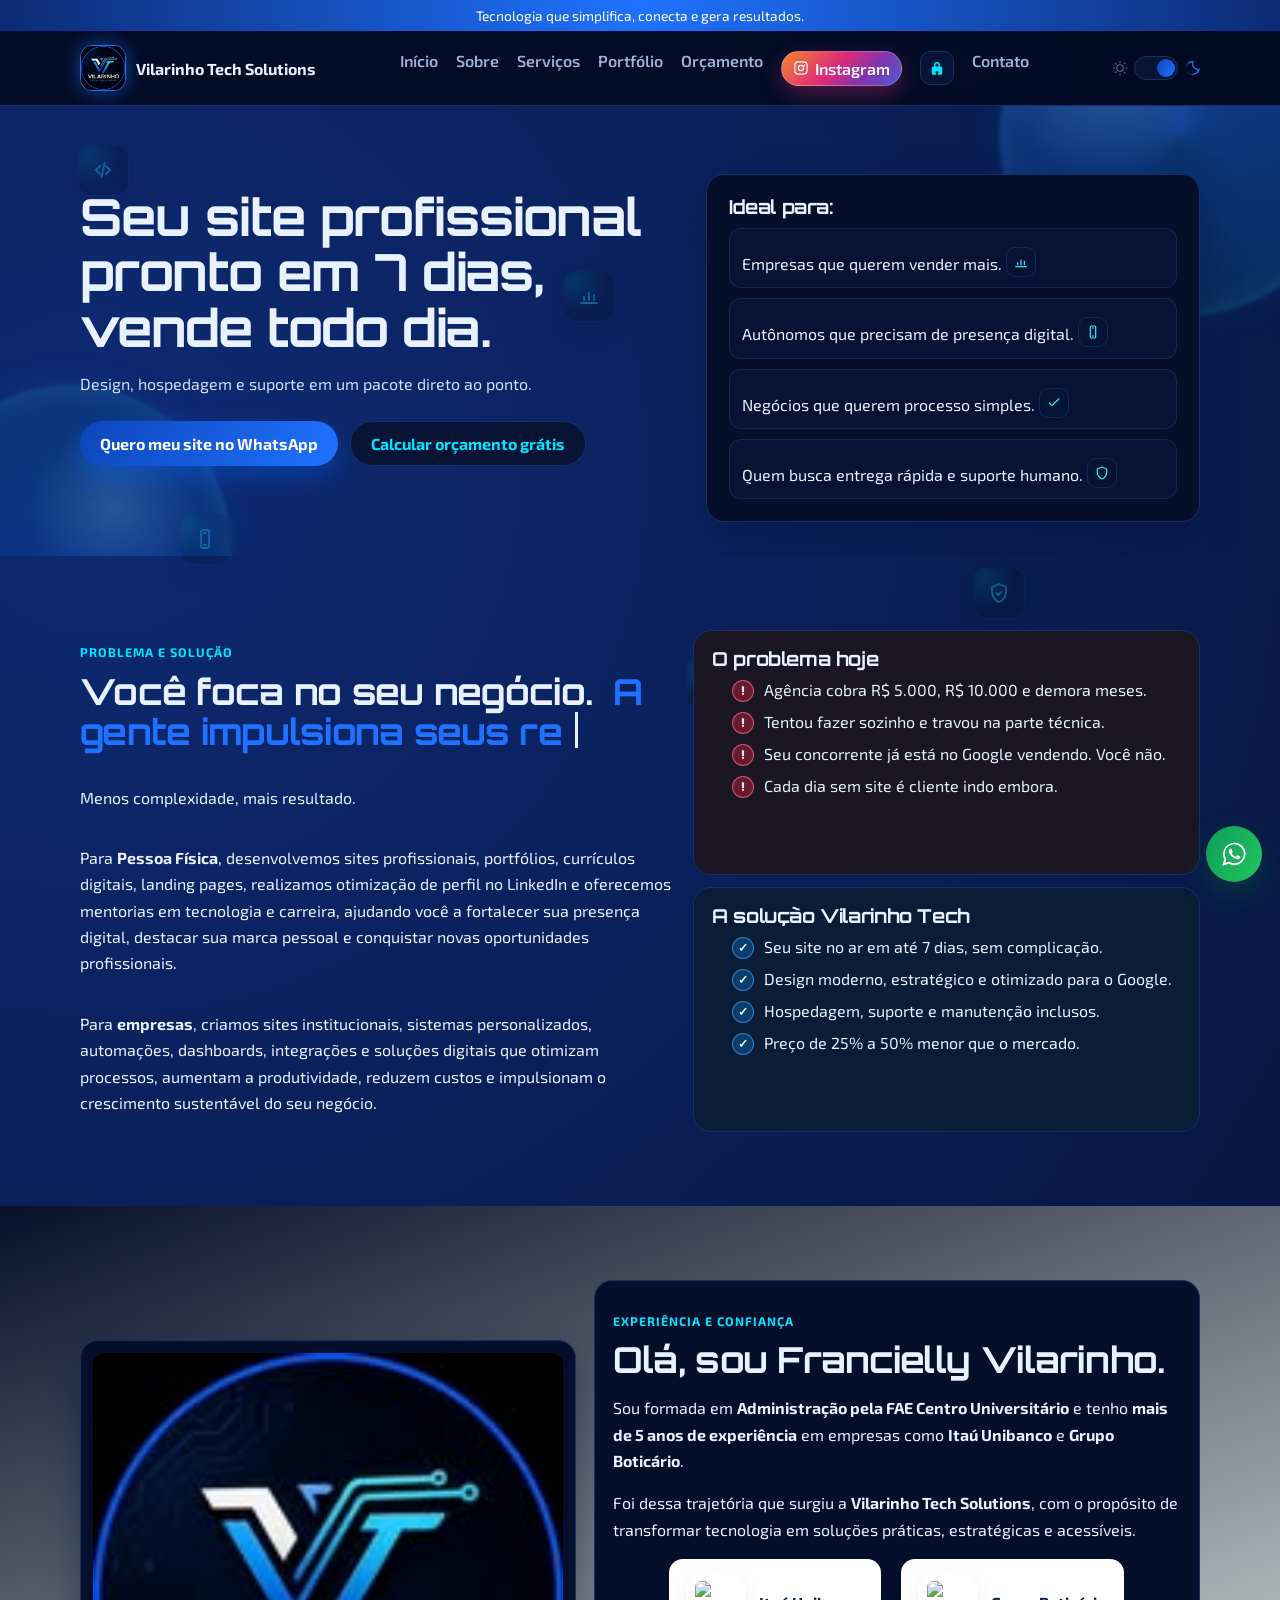
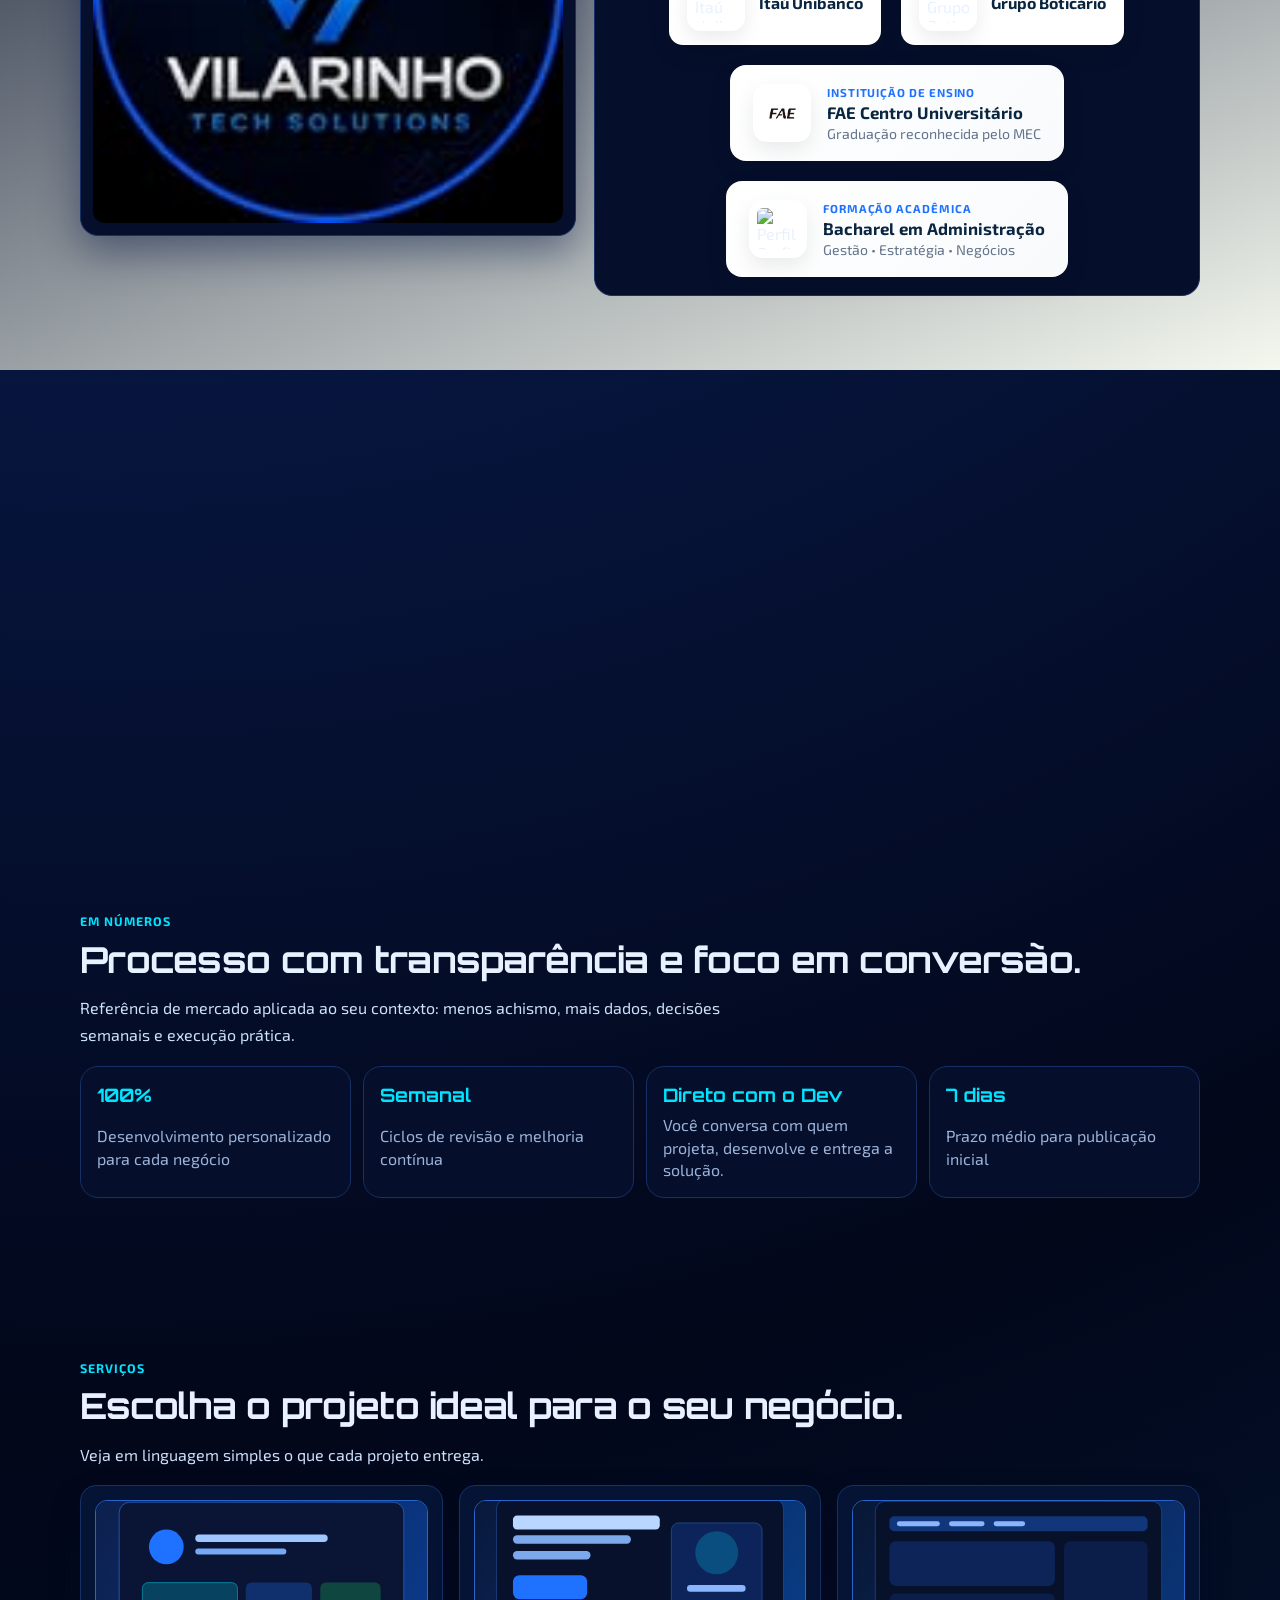
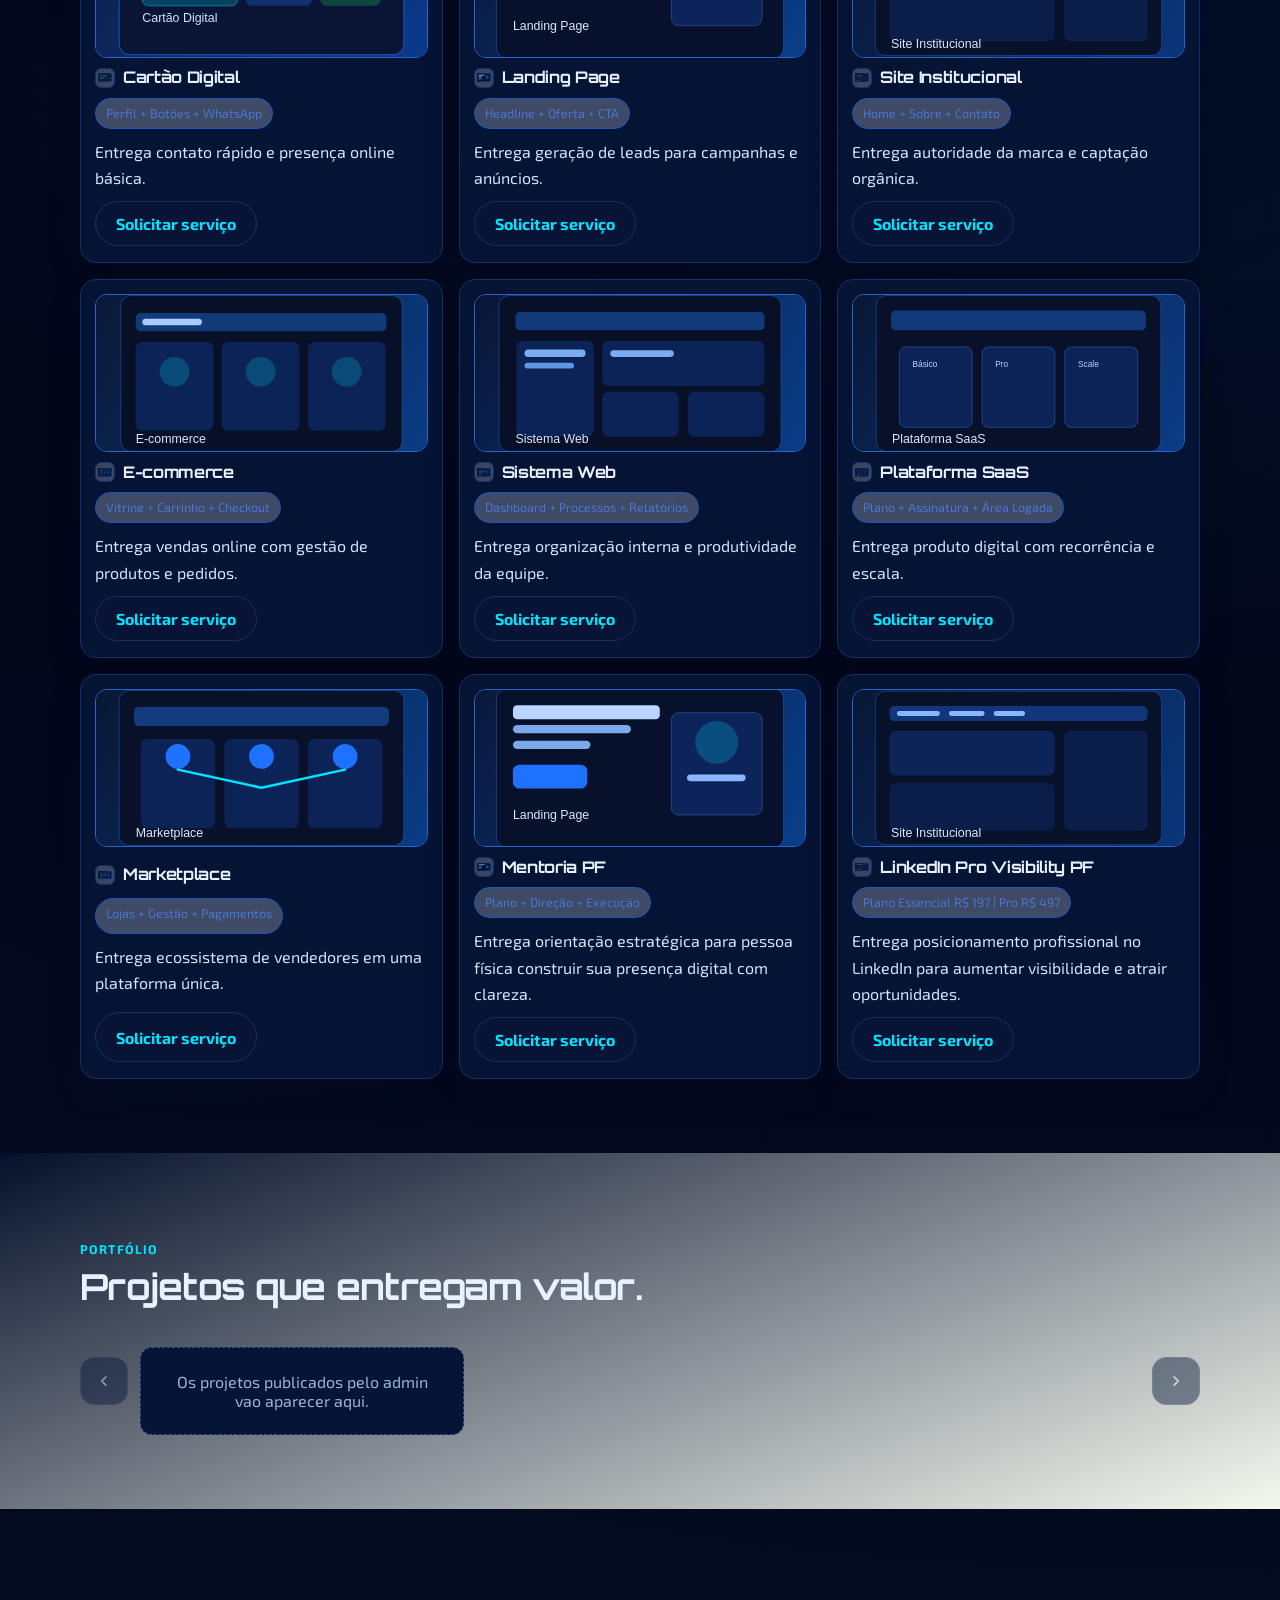
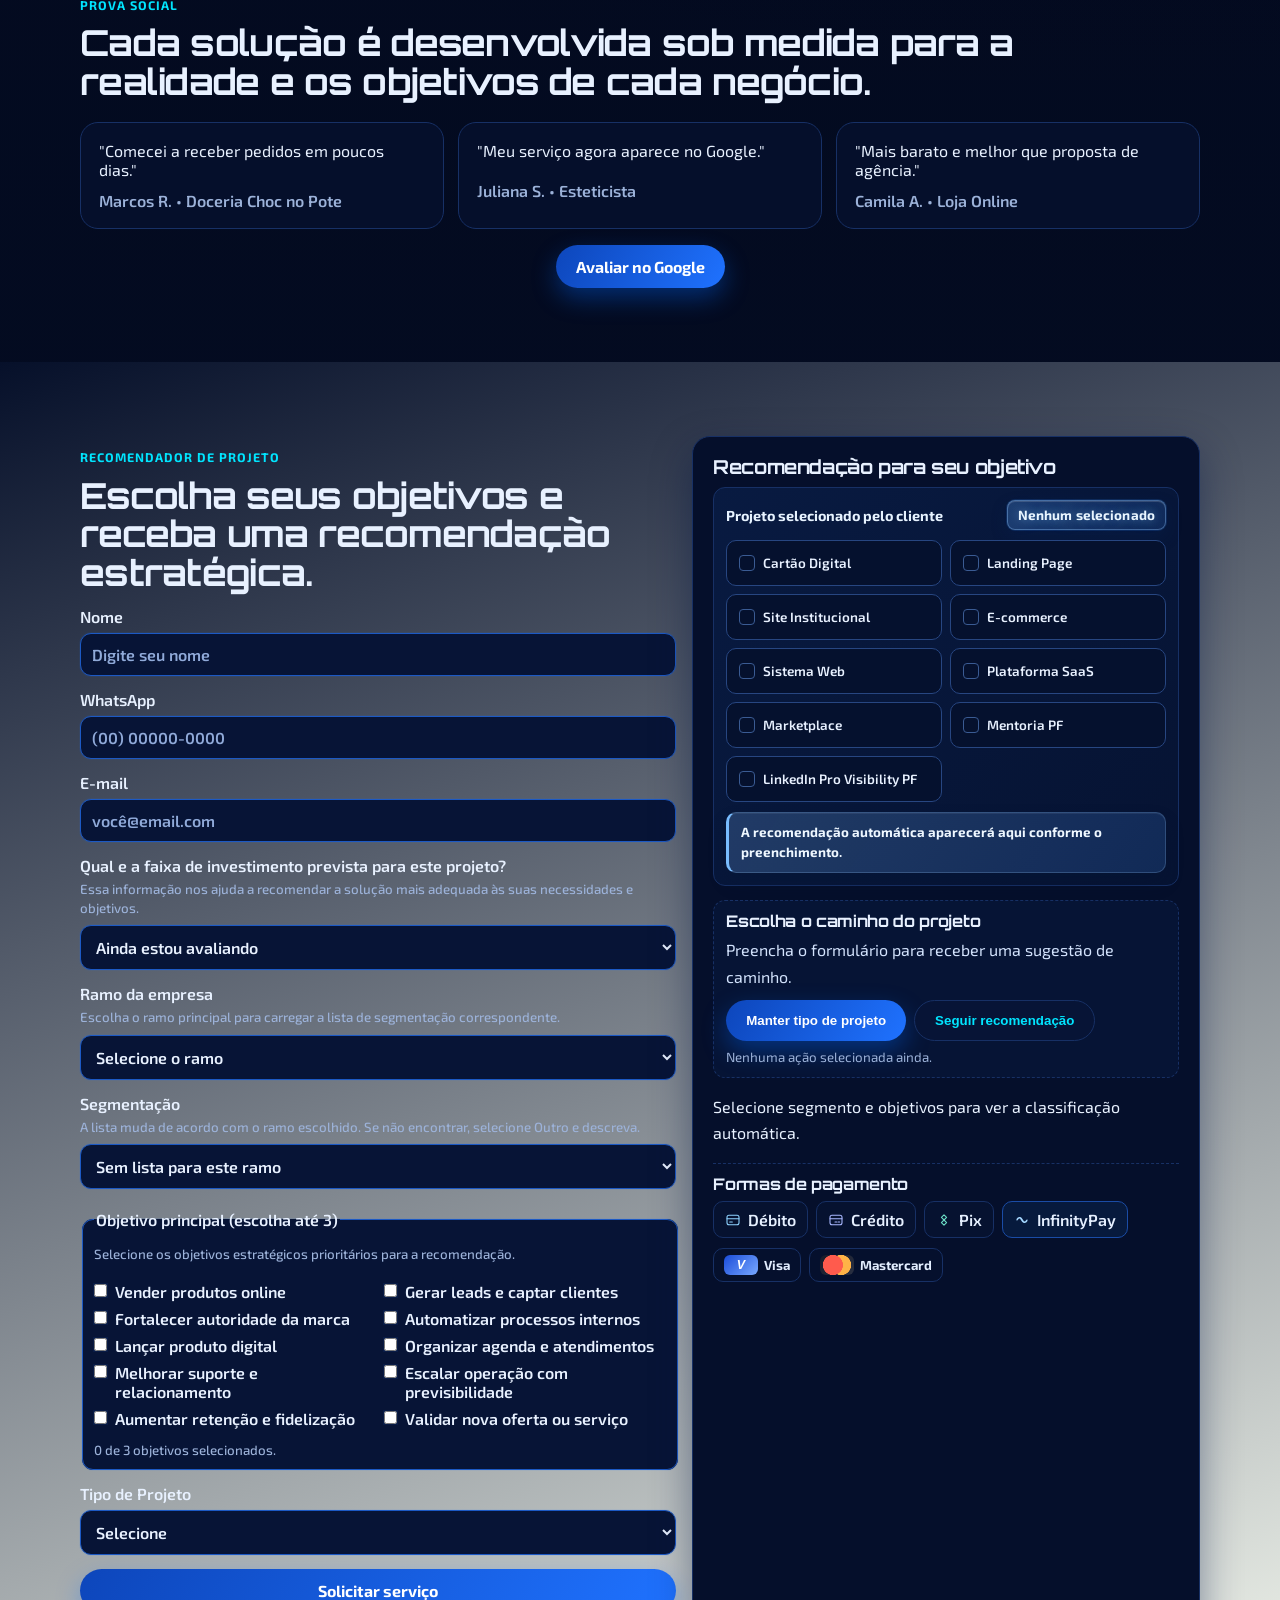
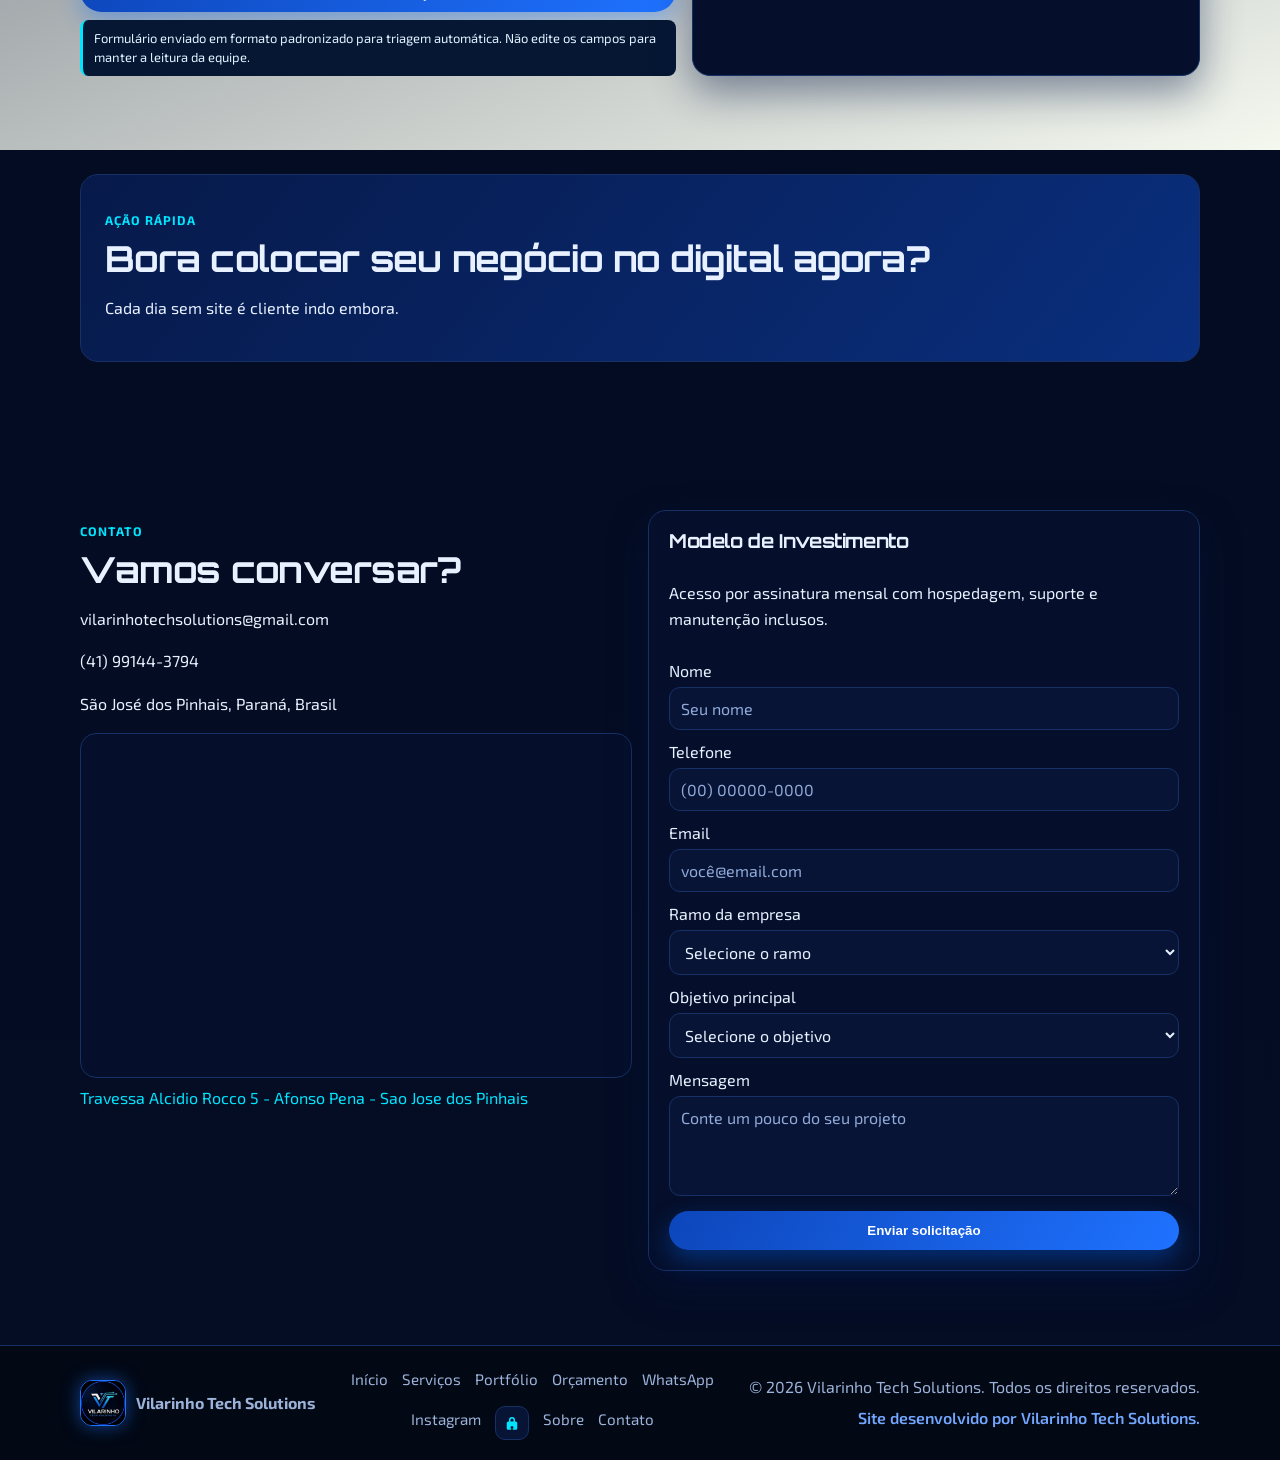
==== commit 1893ef9e: "Remove hardcoded external preview reference" ====
--- a/index.html
+++ b/index.html
@@ -1511,7 +1511,7 @@
                   <strong>Prévia da Capa (automática)</strong>
                   <img
                     id="admin-cover-preview"
-                    src="https://api.microlink.io/?url=https%3A%2F%2Fresidencialvalencia.lovable.app%2F&screenshot=true&meta=false&embed=screenshot.url&viewport.width=1280&viewport.height=800&hide=a%5Bhref*%3D%22lovable.dev%22%5D%2C%20%5Bclass*%3D%22lovable%22%5D%2C%20%23lovable-badge%2C%20%5Bdata-lovable%5D%2C%20a%5Bhref*%3D%22lovable%22%5D%2C%20div%5Bid*%3D%22lovable%22%5D%2C%20%5Bclass*%3D%22gpt-engineer%22%5D&scroll=0&waitForTimeout=3000"
+                    src="assets/logo_.jpg"
                     alt="Preview da capa automatica"
                   />
                   <label class="admin-cover-upload-field">
--- a/style.css
+++ b/style.css
@@ -1323,14 +1323,6 @@
   flex: 0 0 min(360px, 82vw);
 }
 
-.portfolio-marquee-shell {
-  grid-template-columns: 1fr;
-}
-
-.portfolio-marquee-nav {
-  display: none;
-}
-
 .portfolio-marquee:hover .portfolio-grid.is-marquee {
   animation-play-state: paused;
 }
@@ -2221,6 +2213,8 @@
 
 .contact-map {
   width: 100%;
+  display: block;
+  aspect-ratio: 16 / 10;
   min-height: 240px;
   border: 1px solid var(--line);
   border-radius: 16px;
@@ -2903,7 +2897,8 @@
   }
 
   .contact-map {
-    min-height: 210px;
+    aspect-ratio: 4 / 5;
+    min-height: 300px;
   }
 
   .contact-map-wrap a {
@@ -2911,6 +2906,18 @@
     font-size: 0.92rem;
   }
 
+  .portfolio-marquee-shell {
+    grid-template-columns: 1fr;
+  }
+
+  .portfolio-marquee {
+    overflow: visible;
+  }
+
+  .portfolio-marquee-nav {
+    display: none;
+  }
+
   .portfolio-grid.is-marquee .project-card {
     flex-basis: min(300px, 84vw);
   }
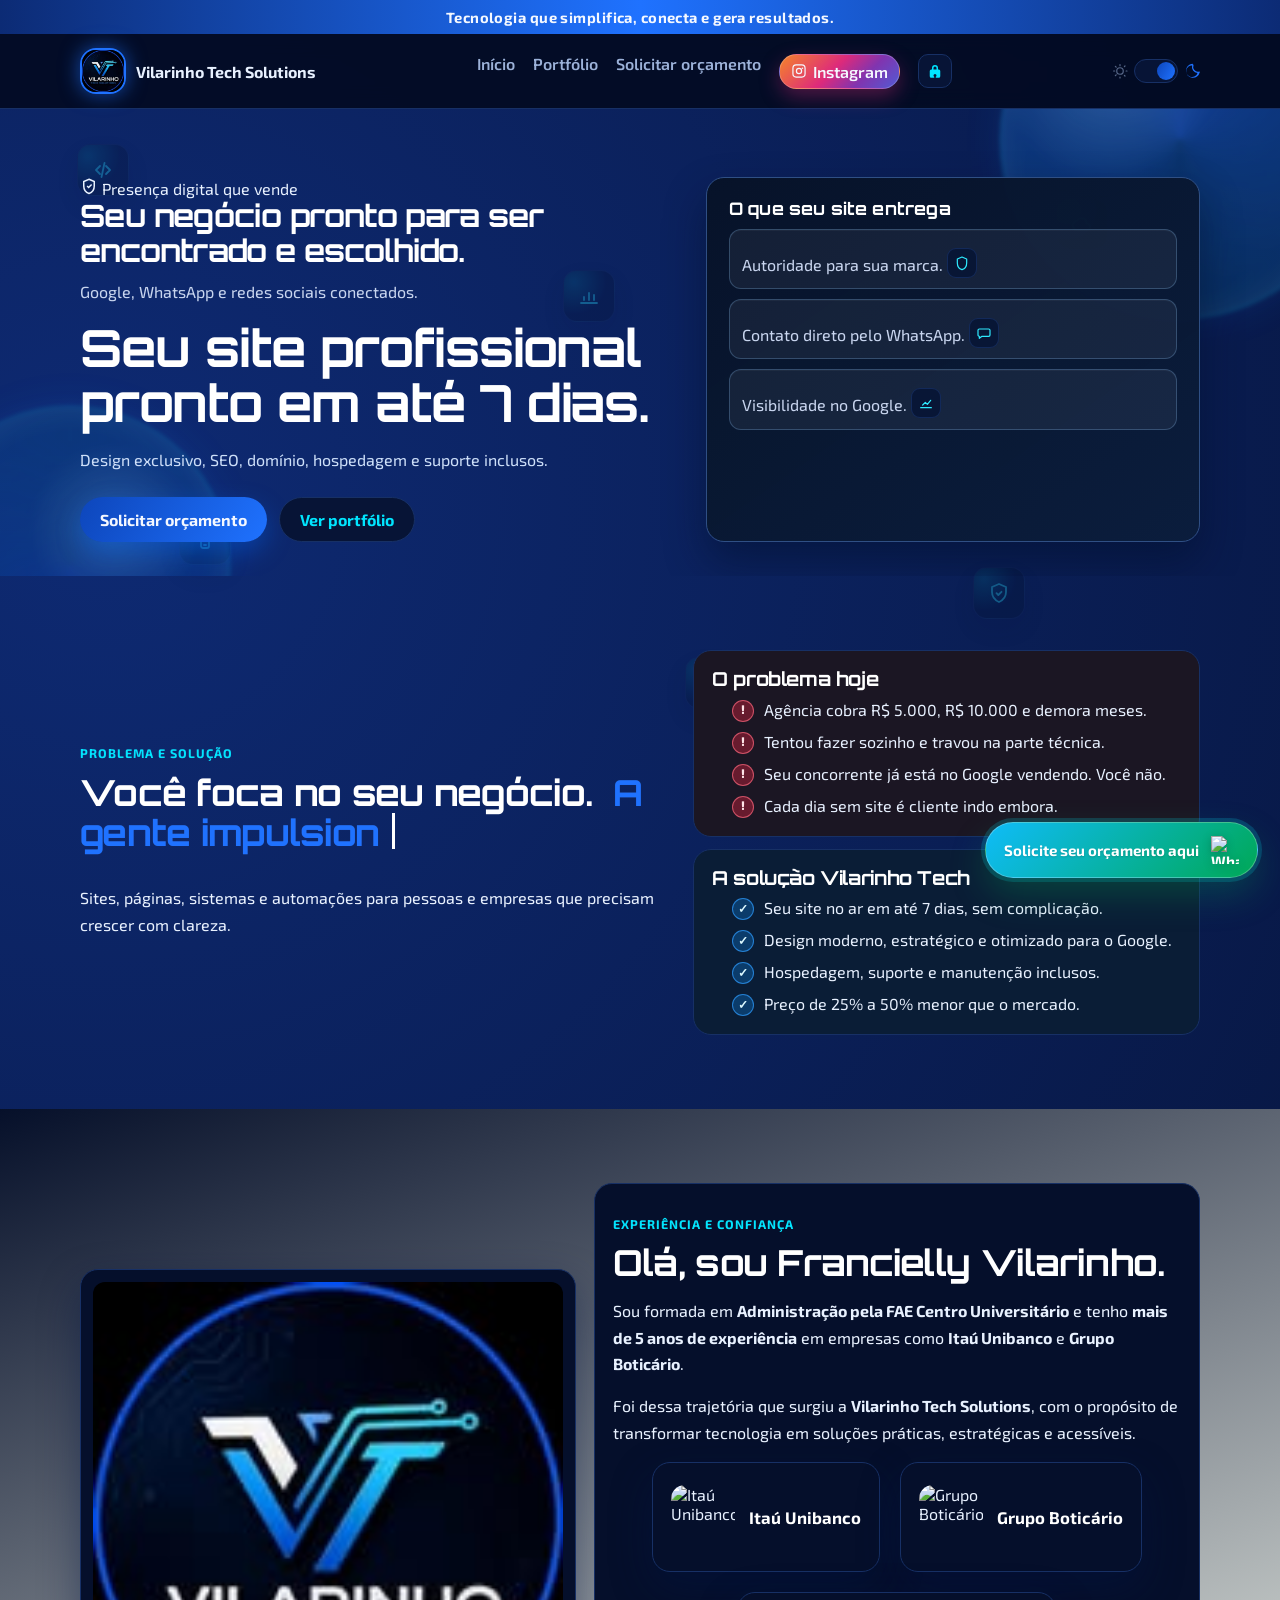
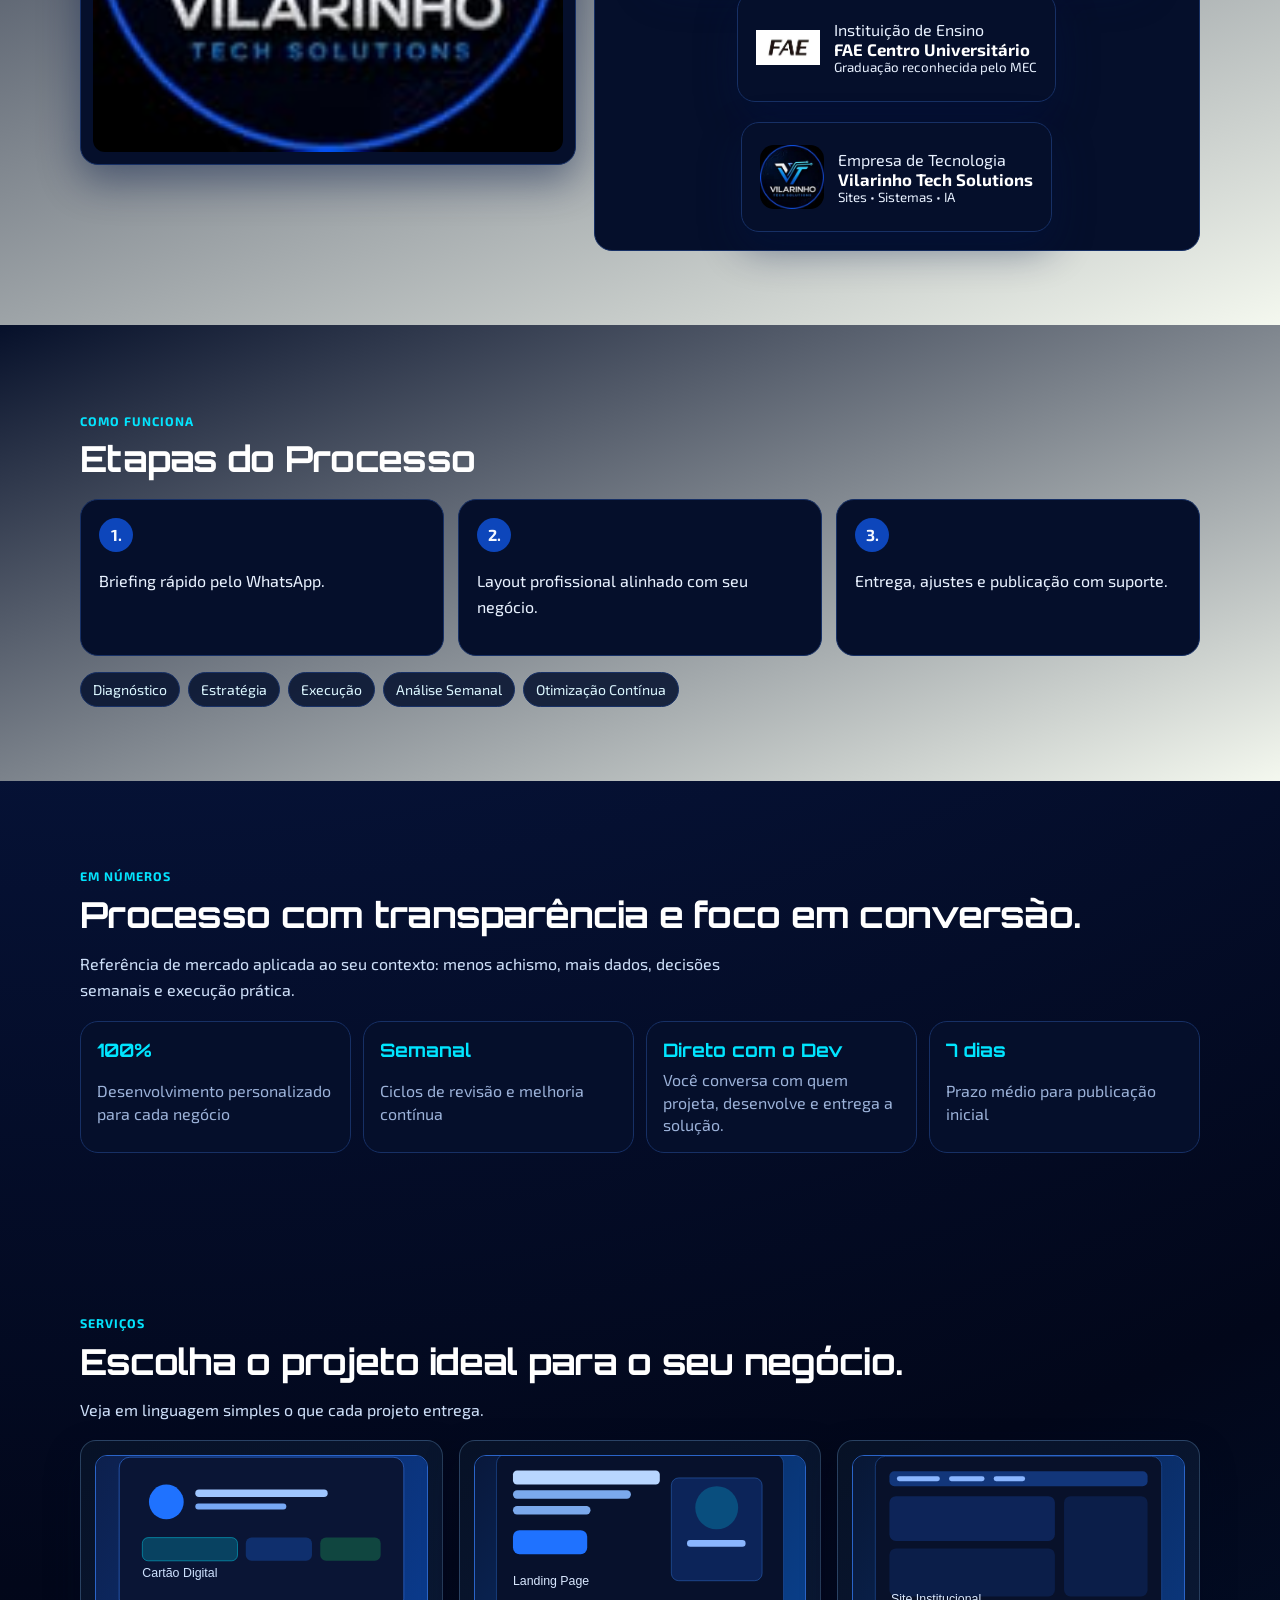
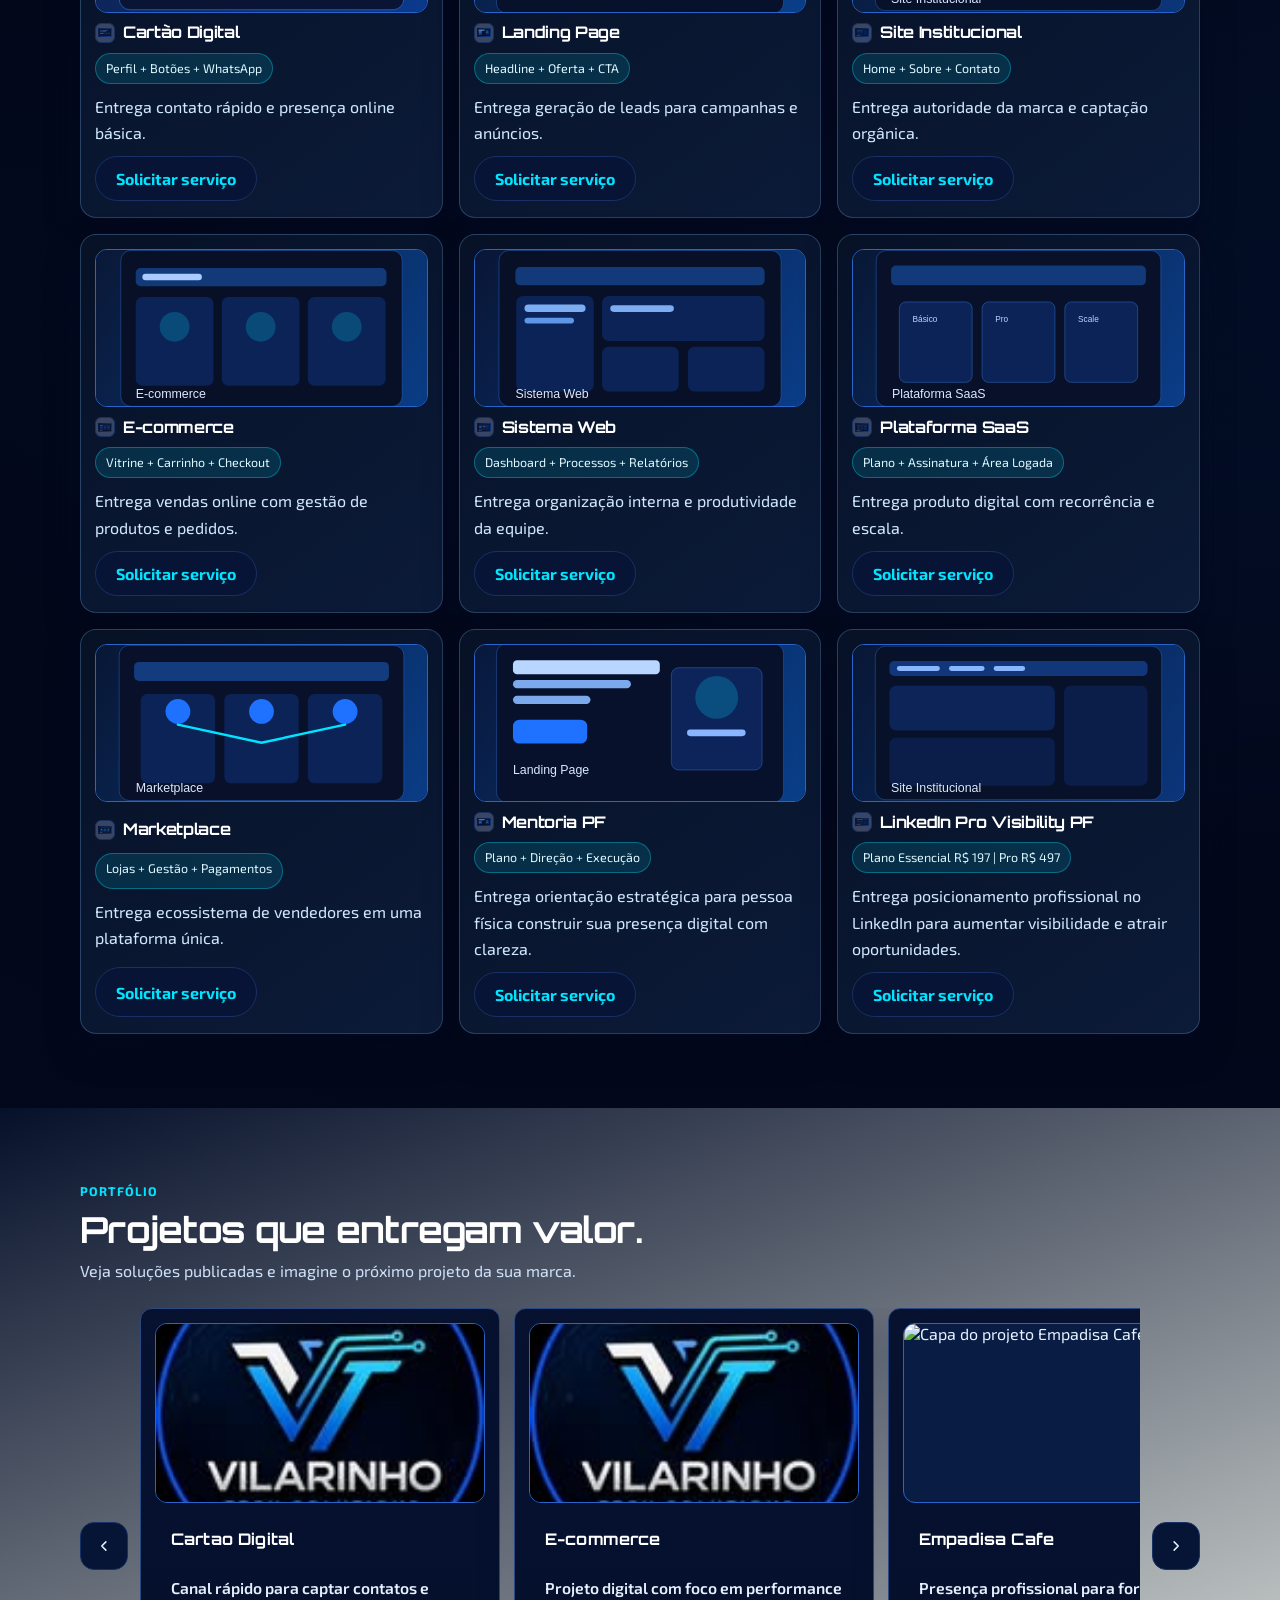
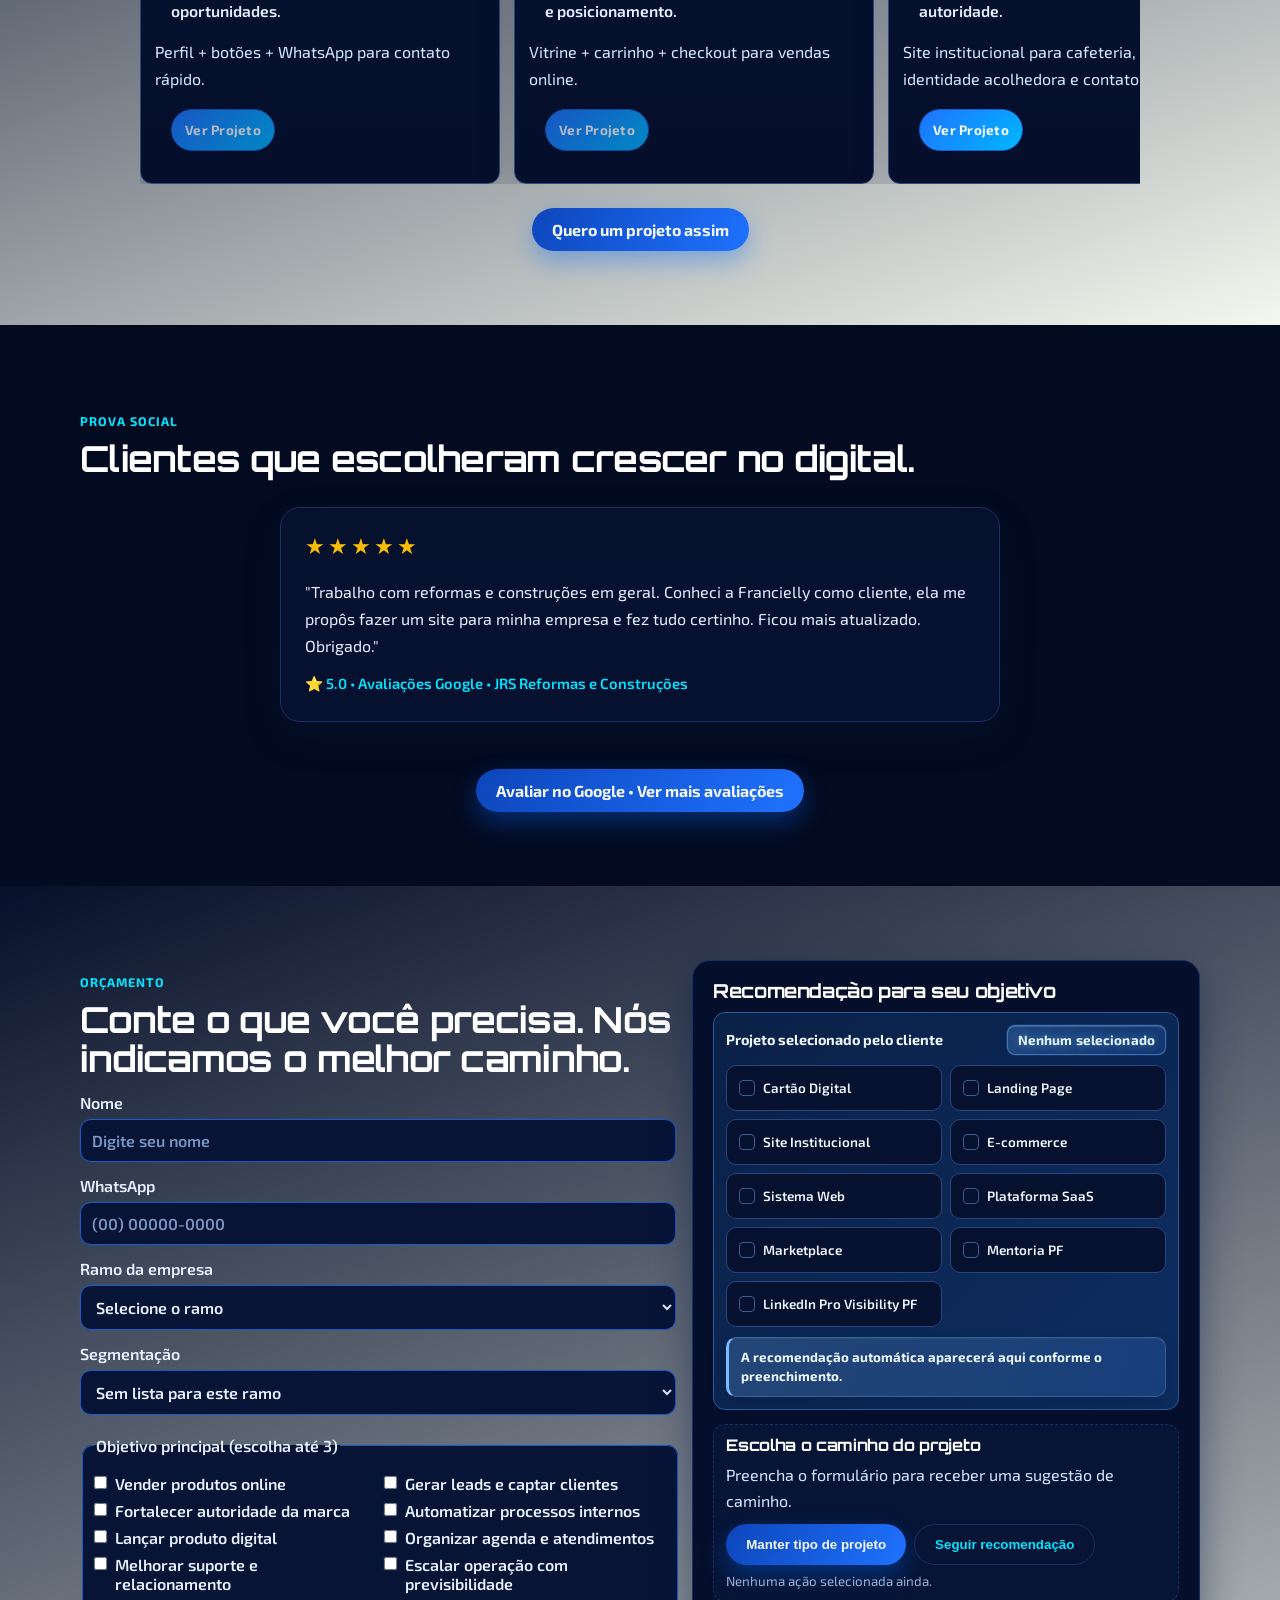
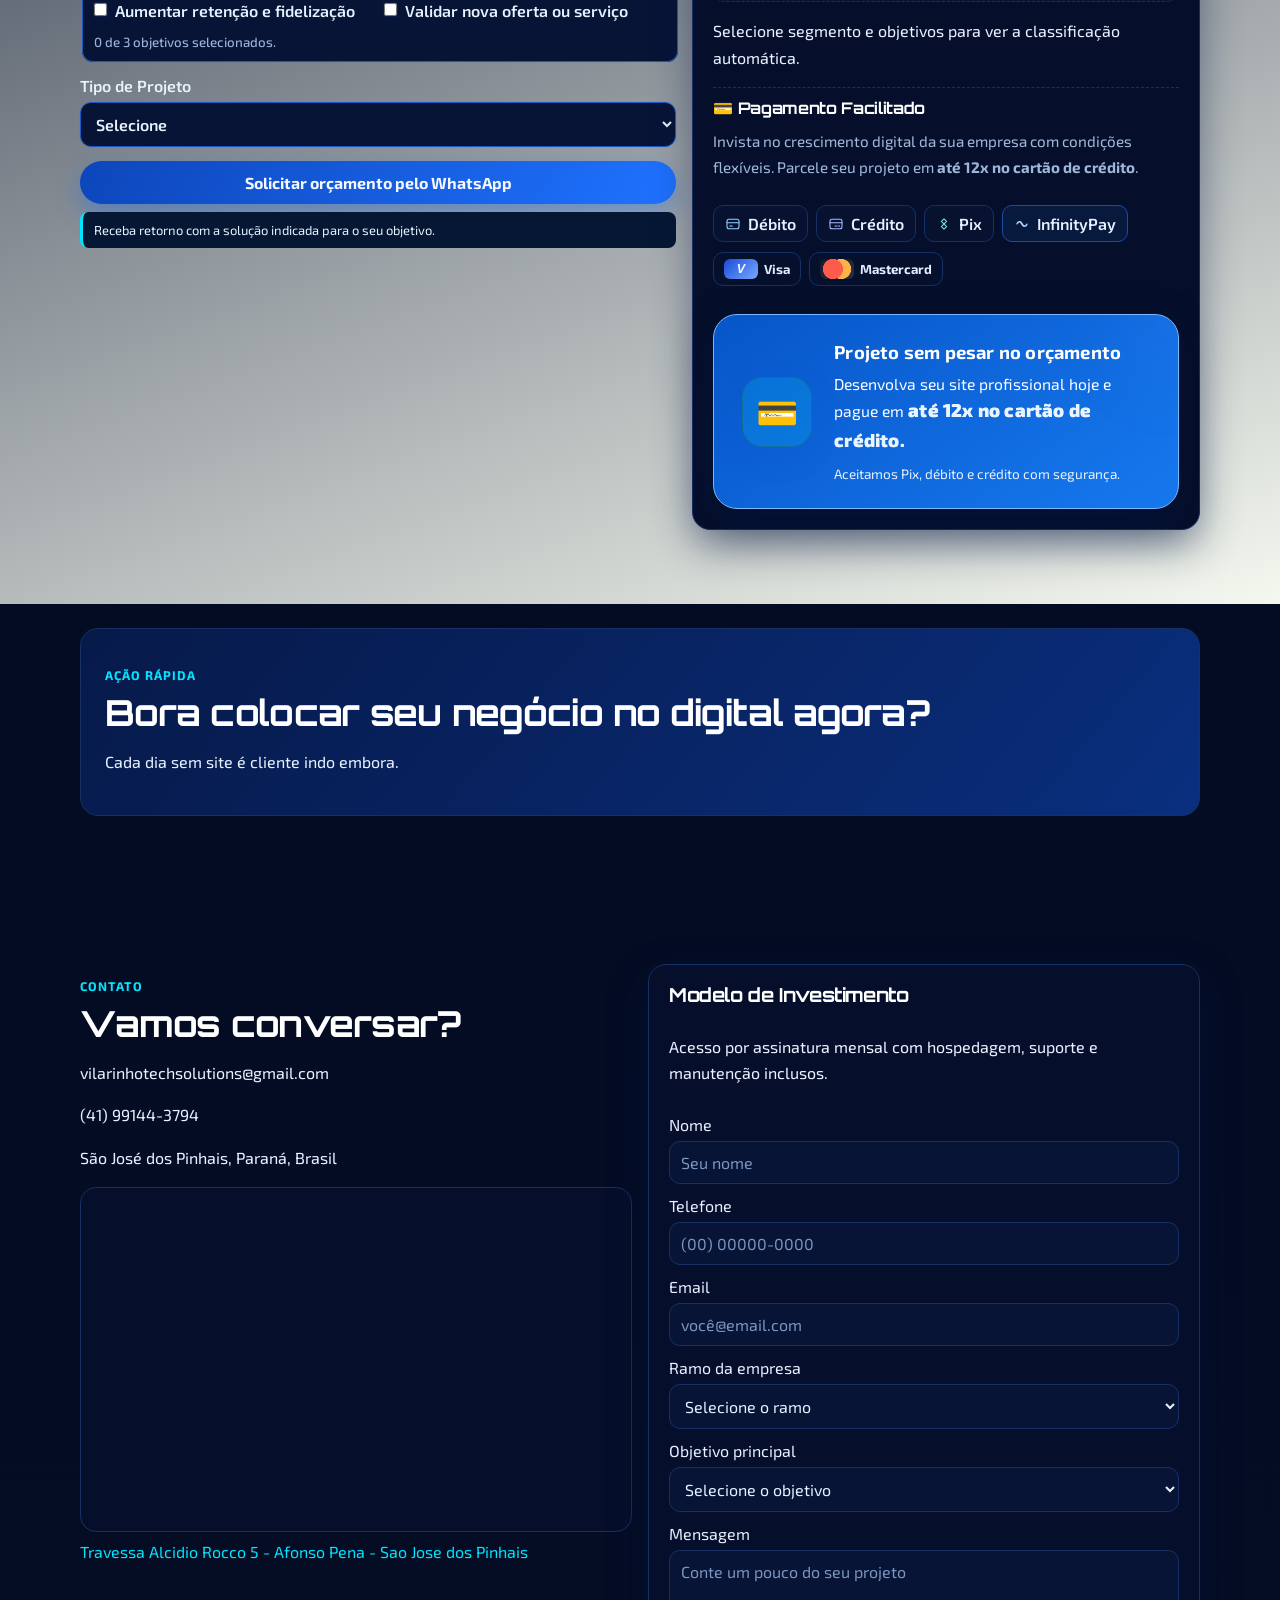
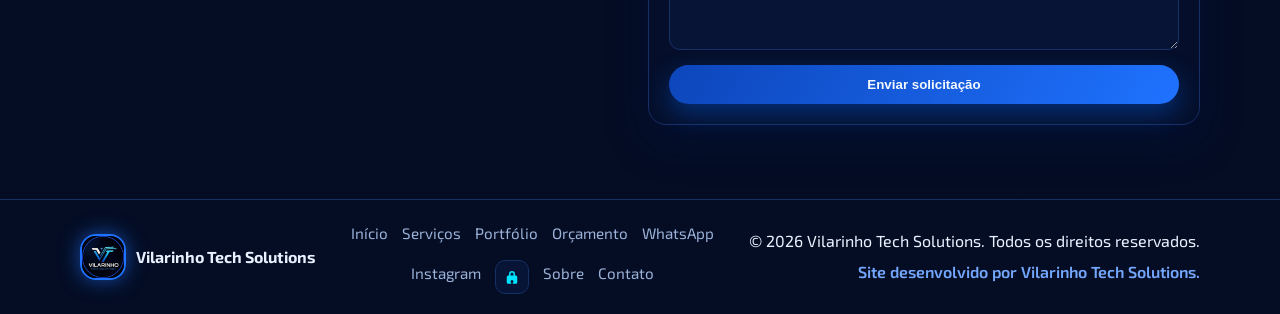
==== commit e27ba1e9: "fix: aprimora carrossel e cards do portfolio mobile Atualiza o carrossel de avaliações e melhora a a" ====
--- a/index.html
+++ b/index.html
@@ -17,7 +17,7 @@
     <link rel="icon" type="image/jpeg" href="assets/logo_.jpg" />
     <link rel="shortcut icon" href="assets/logo_.jpg" />
     <link rel="apple-touch-icon" href="assets/logo_.jpg" />
-    <link rel="stylesheet" href="style.css" />
+    <link rel="stylesheet" href="style.css?v=20260903-1" />
   </head>
   <body>
     <div class="bg-floating-icons" aria-hidden="true">
@@ -139,10 +139,8 @@
 
         <nav class="nav" id="menu">
           <a href="#inicio">Início</a>
-          <a href="#sobre">Sobre</a>
-          <a href="servicos.html">Serviços</a>
-          <a href="portfolio.html">Portfólio</a>
-          <a href="#orcamento">Orçamento</a>
+          <a href="#portfolio">Portfólio</a>
+          <a href="#orcamento">Solicitar orçamento</a>
           <a
             class="instagram-link"
             href="https://www.instagram.com/vilarinho_tech_solutions/"
@@ -168,7 +166,6 @@
               ></path>
             </svg>
           </a>
-          <a href="#contato">Contato</a>
         </nav>
 
         <label
@@ -204,102 +201,83 @@
         <div class="bg-shape bg-shape-b"></div>
         <div class="container hero-grid">
           <div>
-           
-            <h1>Seu site profissional pronto em 7 dias, vende todo dia.</h1>
-            <p class="subtitle">
-              Design, hospedagem e suporte em um pacote direto ao ponto.
-            </p>
-
-            <div class="hero-actions">
-              <a
-                class="btn"
-                href="https://wa.me/5541991443794?text=Ol%C3%A1%2C%20Vilarinho%20Tech!%20Vi%20o%20site%20de%20voc%C3%AAs%20e%20quero%20criar%20o%20meu%20site%20profissional."
-                target="_blank"
-                rel="noreferrer"
-              >
-                Quero meu site no WhatsApp
-              </a>
-              <a class="btn btn-ghost" href="#orcamento"
-                >Calcular orçamento grátis</a
-              >
+            <div class="hero-highlight-card">
+                 <span class="hero-badge">
+                        <svg xmlns="http://www.w3.org/2000/svg" width="18" height="18" viewBox="0 0 24 24" fill="none" stroke="currentColor" stroke-width="2">
+                          <path d="M12 3l7 3v6c0 5-3.2 8.8-7 10-3.8-1.2-7-5-7-10V6l7-3z"/>
+                          <path d="M9.5 12l2 2 4-4"/>
+                        </svg>
+                        Presença digital que vende
+                  </span>
+              <h2>Seu negócio pronto para ser encontrado e escolhido.</h2>
+              <p>Google, WhatsApp e redes sociais conectados.</p>
             </div>
-          </div>
-
-          <aside class="hero-card section-reveal">
-            <h3>Ideal para:</h3>
-            <ul>
-              <li>
-                Empresas que querem vender mais.
-                <span class="hero-li-icon" aria-hidden="true">
-                  <svg viewBox="0 0 24 24">
-                    <path
-                      d="M4 19h16M7 16v-3M12 16V9M17 16v-5"
-                      fill="none"
-                      stroke="currentColor"
-                      stroke-width="1.8"
-                      stroke-linecap="round"
-                      stroke-linejoin="round"
-                    ></path>
-                  </svg>
-                </span>
-              </li>
-              <li>
-                Autônomos que precisam de presença digital.
-                <span class="hero-li-icon" aria-hidden="true">
-                  <svg viewBox="0 0 24 24">
-                    <rect
-                      x="8"
-                      y="3"
-                      width="8"
-                      height="18"
-                      rx="2"
-                      fill="none"
-                      stroke="currentColor"
-                      stroke-width="1.8"
-                    ></rect>
-                    <path
-                      d="M11 6h2M11 18h2"
-                      fill="none"
-                      stroke="currentColor"
-                      stroke-width="1.8"
-                      stroke-linecap="round"
-                    ></path>
-                  </svg>
-                </span>
-              </li>
-              <li>
-                Negócios que querem processo simples.
-                <span class="hero-li-icon" aria-hidden="true">
-                  <svg viewBox="0 0 24 24">
-                    <path
-                      d="M5 12l4 4L19 6"
-                      fill="none"
-                      stroke="currentColor"
-                      stroke-width="1.9"
-                      stroke-linecap="round"
-                      stroke-linejoin="round"
-                    ></path>
-                  </svg>
-                </span>
-              </li>
-              <li>
-                Quem busca entrega rápida e suporte humano.
-                <span class="hero-li-icon" aria-hidden="true">
-                  <svg viewBox="0 0 24 24">
-                    <path
-                      d="M12 3l7 3v5c0 4.4-2.8 8.1-7 10-4.2-1.9-7-5.6-7-10V6l7-3z"
-                      fill="none"
-                      stroke="currentColor"
-                      stroke-width="1.8"
-                      stroke-linecap="round"
-                      stroke-linejoin="round"
-                    ></path>
-                  </svg>
-                </span>
-              </li>
-            </ul>
-          </aside>
-        </div>
+
+                <h1>
+                  Seu site profissional pronto em até <span>7 dias.</span>
+                </h1>
+
+                <p class="subtitle">
+                  Design exclusivo, SEO, domínio, hospedagem e suporte inclusos.
+                </p>
+
+                <div class="hero-actions">
+                  <a
+                    class="btn"
+                    href="https://wa.me/5541991443794?text=Olá,%20Vilarinho%20Tech!%20Quero%20criar%20meu%20site%20profissional."
+                    target="_blank"
+                    rel="noreferrer"
+                  >
+                    Solicitar orçamento
+                  </a>
+
+                  <a class="btn btn-ghost" href="#portfolio">
+                    Ver portfólio
+                  </a>
+                </div>
+      </div>
+                <aside class="hero-card section-reveal">
+          <h3>O que seu site entrega</h3>
+
+                  <ul>
+                    <li>
+                      Autoridade para sua marca.
+                      <span class="hero-li-icon" aria-hidden="true">
+                        <!-- Escudo -->
+                        <svg viewBox="0 0 24 24">
+                          <path d="M12 3l7 3v6c0 5-3.2 8.8-7 10-3.8-1.2-7-5-7-10V6l7-3z"
+                            fill="none" stroke="currentColor" stroke-width="1.8"
+                            stroke-linecap="round" stroke-linejoin="round"/>
+                        </svg>
+                      </span>
+                    </li>
+
+                    <li>
+                      Contato direto pelo WhatsApp.
+                      <span class="hero-li-icon" aria-hidden="true">
+                        <!-- Chat -->
+                        <svg viewBox="0 0 24 24">
+                          <path d="M5 6h14a2 2 0 0 1 2 2v7a2 2 0 0 1-2 2H9l-4 3v-3H5a2 2 0 0 1-2-2V8a2 2 0 0 1 2-2z"
+                            fill="none" stroke="currentColor" stroke-width="1.8"
+                            stroke-linecap="round" stroke-linejoin="round"/>
+                        </svg>
+                      </span>
+                    </li>
+
+                    <li>
+                      Visibilidade no Google.
+                      <span class="hero-li-icon" aria-hidden="true">
+                        <!-- Tendência/Crescimento -->
+                        <svg viewBox="0 0 24 24">
+                          <path d="M4 19h16M7 15l4-4 3 3 5-6"
+                            fill="none" stroke="currentColor" stroke-width="1.8"
+                            stroke-linecap="round" stroke-linejoin="round"/>
+                        </svg>
+                      </span>
+                    </li>
+
+                  </ul>
+        </aside>
       </section>
 
       <section id="sobre" class="section section-reveal">
@@ -312,22 +290,7 @@
                 >A gente impulsiona seus resultados.</span
               >
             </h2>
-            <p>Menos complexidade, mais resultado.</p>
-            <p>
-              Para <strong>Pessoa Física</strong>, desenvolvemos sites
-              profissionais, portfólios, currículos digitais, landing pages,
-              realizamos otimização de perfil no LinkedIn e oferecemos mentorias
-              em tecnologia e carreira, ajudando você a fortalecer sua presença
-              digital, destacar sua marca pessoal e conquistar novas
-              oportunidades profissionais.
-            </p>
-            <p>
-              Para <strong>empresas</strong>, criamos sites institucionais,
-              sistemas personalizados, automações, dashboards, integrações e
-              soluções digitais que otimizam processos, aumentam a
-              produtividade, reduzem custos e impulsionam o crescimento
-              sustentável do seu negócio.
-            </p>
+            <p>Sites, páginas, sistemas e automações para pessoas e empresas que precisam crescer com clareza.</p>
           </div>
           <div class="panel-group">
             <article class="panel warning">
@@ -411,60 +374,55 @@
               transformar tecnologia em soluções práticas, estratégicas e
               acessíveis.
             </p>
-
-            <div class="company-badges">
-              <article class="company-badge">
-                <img
-                  src="https://www.google.com/s2/favicons?domain=itau.com.br&sz=128"
-                  alt="Itaú Unibanco"
-                  class="company-logo"
-                />
-                <strong>Itaú Unibanco</strong>
-              </article>
-
-              <article class="company-badge">
-                <img
-                  src="https://www.google.com/s2/favicons?domain=grupoboticario.com.br&sz=128"
-                  alt="Grupo Boticário"
-                  class="company-logo"
-                />
-                <strong>Grupo Boticário</strong>
-              </article>
-
-             <div class="company-badges">
-              <article class="company-badge education">
-                <img
-                  src="assets/fae logo.jpg"
-                  alt="FAE Centro Universitário"
-                  class="company-logo"
-                  loading="lazy"
-                />
-
-                <div class="company-info">
-                  <span class="company-label">Instituição de Ensino</span>
-                  <strong>FAE Centro Universitário</strong>
-                  <small>Graduação reconhecida pelo MEC</small>
-                </div>
-              </article>
-
-              <article class="company-badge education">
-               <img
-              src="https://api.iconify.design/material-symbols/school-rounded.svg?color=%230A2540"
-              alt="Perfil Profissional"
-              class="company-logo"
-              loading="lazy"
-
-            />
-
-                  <div class="company-info">
-                    <span class="company-label">Formação Acadêmica</span>
-                    <strong>Bacharel em Administração</strong>
-                    <small>Gestão • Estratégia • Negócios</small>
-                  </div>
-                </article>
-              </div>
-          </article>
-        </div>
+              <div class="company-badges">
+                  <article class="company-badge">
+                    <img
+                      src="https://www.google.com/s2/favicons?domain=itau.com.br&sz=128"
+                      alt="Itaú Unibanco"
+                      class="company-logo"
+                    />
+                    <strong>Itaú Unibanco</strong>
+                  </article>
+
+                  <article class="company-badge">
+                    <img
+                      src="https://www.google.com/s2/favicons?domain=grupoboticario.com.br&sz=128"
+                      alt="Grupo Boticário"
+                      class="company-logo"
+                    />
+                    <strong>Grupo Boticário</strong>
+                  </article>
+
+                  <article class="company-badge education">
+                    <img
+                      src="assets/fae logo.jpg"
+                      alt="FAE Centro Universitário"
+                      class="company-logo"
+                      loading="lazy"
+                    />
+
+                    <div class="company-info">
+                      <span class="company-label">Instituição de Ensino</span>
+                      <strong>FAE Centro Universitário</strong>
+                      <small>Graduação reconhecida pelo MEC</small>
+                    </div>
+                  </article>
+
+                  <article class="company-badge education">
+                    <img
+                      src="assets/logo_.jpg"
+                      alt="Vilarinho Tech Solutions"
+                      class="company-logo"
+                      loading="lazy"
+                    />
+
+                    <div class="company-info">
+                      <span class="company-label">Empresa de Tecnologia</span>
+                      <strong>Vilarinho Tech Solutions</strong>
+                      <small>Sites • Sistemas • IA</small>
+                    </div>
+                  </article>
+</div>
       </section>
 
       <section class="section alt section-reveal">
@@ -778,8 +736,11 @@
 
       <section id="portfolio" class="section alt section-reveal">
         <div class="container">
-          <p class="section-label">Portfólio</p>
-          <h2>Projetos que entregam valor.</h2>
+          <div class="portfolio-section-header">
+            <p class="section-label">Portfólio</p>
+            <h2>Projetos que entregam valor.</h2>
+            <p class="subtitle">Veja soluções publicadas e imagine o próximo projeto da sua marca.</p>
+          </div>
           <div class="portfolio-marquee-shell">
             <button
               class="portfolio-marquee-nav portfolio-marquee-nav-prev"
@@ -819,34 +780,49 @@
               </svg>
             </button>
           </div>
+          <a class="btn portfolio-quote-cta" href="#orcamento">Quero um projeto assim</a>
         </div>
       </section>
 
       <section class="section section-reveal">
         <div class="container">
           <p class="section-label">Prova Social</p>
-          <h2>Cada solução é desenvolvida sob medida para a realidade e os objetivos de cada negócio.</h2>
-          <div class="testimonials">
+
+            <h2>Clientes que escolheram crescer no digital.</h2>
+
+          <div class="testimonials google-reviews">
             <blockquote>
-              "Comecei a receber pedidos em poucos dias."
-              <cite>Marcos R. • Doceria Choc no Pote</cite>
+              <div class="stars">★★★★★</div>
+              <p>
+                "Trabalho com reformas e construções em geral. Conheci a Francielly como cliente, ela me propôs fazer um site para minha empresa e fez tudo certinho. Ficou mais atualizado. Obrigado."
+              </p>
+              <cite>⭐ 5.0 • Avaliações Google • JRS Reformas e Construções</cite>
             </blockquote>
+
             <blockquote>
-              "Meu serviço agora aparece no Google."
-              <cite>Juliana S. • Esteticista</cite>
+              <div class="stars">★★★★★</div>
+              <p>
+                "Trabalho com vidraçaria, e um amigo indicou a empresa. O site ficou pronto rápido, com um valor bem acessível e muito bom o trabalho!"
+              </p>
+              <cite>⭐ 5.0 • Avaliação Google • Danilo Rodrigues</cite>
             </blockquote>
+
             <blockquote>
-              "Mais barato e melhor que proposta de agência."
-              <cite>Camila A. • Loja Online</cite>
+              <div class="stars">★★★★★</div>
+              <p>
+                "Fiz o site da minha vidraçaria (Classe A Vidros - São José dos Pinhais) com a Vilarinho Tech Solutions. Fui muito bem atendido pela Francielly. Gostei da paciência e da forma clara com a qual tirou todas as minhas dúvidas. O serviço da elaboração do site ficou dentro do período combinado. Parabéns!"
+              </p>
+              <cite>⭐ 5.0 • Avaliação Google • Roberto Schlögl Junior</cite>
             </blockquote>
           </div>
+
           <a
             class="btn social-proof-cta"
             href="https://www.google.com/search?q=Vilarinho+Tech+Solutions&oq=vila&gs_lcrp=EgZjaHJvbWUqCAgCEEUYJxg7MgYIABBFGDwyBggBEEUYOTIICAIQRRgnGDsyBggDEEUYQTIGCAQQRRhBMgYIBRBFGEEyBggGEEUYPDIGCAcQRRg90gEIMjQ3NWowajeoAgCwAgA&sourceid=chrome&source=chrome.ob&ie=UTF-8#lrd=0x94dcf12fbb499aa9:0xf3baecc44a5f9361,3,,,,"
             target="_blank"
             rel="noreferrer"
           >
-            Avaliar no Google
+            Avaliar no Google • Ver mais avaliações
           </a>
         </div>
       </section>
@@ -854,10 +830,8 @@
       <section id="orcamento" class="section alt section-reveal">
         <div class="container budget-wrap">
           <div>
-            <p class="section-label">Recomendador de Projeto</p>
-            <h2>
-              Escolha seus objetivos e receba uma recomendação estratégica.
-            </h2>
+            <p class="section-label">Orçamento</p>
+            <h2>Conte o que você precisa. Nós indicamos o melhor caminho.</h2>
 
             <form id="budget-form" class="budget-form">
               <label>
@@ -881,44 +855,7 @@
               </label>
 
               <label>
-                E-mail
-                <input
-                  id="client-email"
-                  type="email"
-                  placeholder="você@email.com"
-                  autocomplete="email"
-                />
-              </label>
-
-              <label>
-                Qual e a faixa de investimento prevista para este projeto?
-                <small class="segment-helper"
-                  >Essa informação nos ajuda a recomendar a solução mais
-                  adequada às suas necessidades e objetivos.</small
-                >
-                <select id="project-investment-range">
-                  <option value="Ainda estou avaliando">
-                    Ainda estou avaliando
-                  </option>
-                  <option value="Ate R$ 1.000">Ate R$ 1.000</option>
-                  <option value="De R$ 1.000 a R$ 2.000">
-                    De R$ 1.000 a R$ 2.000
-                  </option>
-                  <option value="De R$ 2.000 a R$ 3.000">
-                    De R$ 2.000 a R$ 3.000
-                  </option>
-                  <option value="De R$ 3.000 a R$ 4.500">
-                    De R$ 3.000 a R$ 4.500
-                  </option>
-                </select>
-              </label>
-
-              <label>
                 Ramo da empresa
-                <small class="segment-helper"
-                  >Escolha o ramo principal para carregar a lista de segmentação
-                  correspondente.</small
-                >
                 <select id="project-business-branch" required>
                   <option value="">Selecione o ramo</option>
                   <option value="Agronegócio">Agronegócio</option>
@@ -964,10 +901,6 @@
 
               <label>
                 Segmentação
-                <small class="segment-helper"
-                  >A lista muda de acordo com o ramo escolhido. Se não
-                  encontrar, selecione Outro e descreva.</small
-                >
                 <select id="project-segmentation" required>
                   <option value="">Selecione a segmentação</option>
                   <option value="Outro">Outro</option>
@@ -985,10 +918,6 @@
 
               <fieldset class="goal-picker" id="project-goal-group">
                 <legend>Objetivo principal (escolha até 3)</legend>
-                <small class="segment-helper"
-                  >Selecione os objetivos estratégicos prioritários para a
-                  recomendação.</small
-                >
                 <div class="goal-options">
                   <label class="goal-option">
                     <input
@@ -1101,11 +1030,10 @@
                 target="_blank"
                 rel="noreferrer"
               >
-                Solicitar serviço
+                Solicitar orçamento pelo WhatsApp
               </a>
               <small class="whatsapp-structure-note" role="note">
-                Formulário enviado em formato padronizado para triagem automática.
-                Não edite os campos para manter a leitura da equipe.
+                Receba retorno com a solução indicada para o seu objetivo.
               </small>
             </form>
           </div>
@@ -1165,91 +1093,159 @@
               class="recommend-template-card"
             ></div>
 
-            <div class="payment-methods">
-              <h4>Formas de pagamento</h4>
-              <div class="payment-chips">
-                <span class="payment-chip payment-chip-debit">
-                  <svg viewBox="0 0 24 24" aria-hidden="true">
-                    <rect
-                      x="3"
-                      y="5"
-                      width="18"
-                      height="14"
-                      rx="3"
-                      fill="none"
-                      stroke="currentColor"
-                      stroke-width="1.6"
-                    />
-                    <path
-                      d="M3 10h18M7 15h4"
-                      fill="none"
-                      stroke="currentColor"
-                      stroke-width="1.6"
-                      stroke-linecap="round"
-                    />
-                  </svg>
-                  Débito
-                </span>
-                <span class="payment-chip payment-chip-credit">
-                  <svg viewBox="0 0 24 24" aria-hidden="true">
-                    <rect
-                      x="3"
-                      y="5"
-                      width="18"
-                      height="14"
-                      rx="3"
-                      fill="none"
-                      stroke="currentColor"
-                      stroke-width="1.6"
-                    />
-                    <path
-                      d="M3 10h18M15 15h2.5M10.5 15h2.5"
-                      fill="none"
-                      stroke="currentColor"
-                      stroke-width="1.6"
-                      stroke-linecap="round"
-                    />
-                  </svg>
-                  Crédito
-                </span>
-                <span class="payment-chip payment-chip-pix">
-                  <svg viewBox="0 0 24 24" aria-hidden="true">
-                    <path
-                      d="M8.1 8.1l3.9-3.9 3.9 3.9-3.9 3.9-3.9-3.9zM8.1 15.9L12 12l3.9 3.9-3.9 3.9-3.9-3.9z"
-                      fill="none"
-                      stroke="currentColor"
-                      stroke-width="1.6"
-                      stroke-linejoin="round"
-                    />
-                  </svg>
-                  Pix
-                </span>
-                <span class="payment-chip payment-chip-provider">
-                  <svg viewBox="0 0 24 24" aria-hidden="true">
-                    <path
-                      d="M4.5 12c1.4-2.4 3-3.6 4.8-3.6 3 0 3.7 7.2 6.7 7.2 1.3 0 2.5-.8 3.5-2.4M19.5 12c-1.4 2.4-3 3.6-4.8 3.6-3 0-3.7-7.2-6.7-7.2-1.3 0-2.5.8-3.5 2.4"
-                      fill="none"
-                      stroke="currentColor"
-                      stroke-width="1.7"
-                      stroke-linecap="round"
-                    />
-                  </svg>
-                  InfinityPay
-                </span>
-              </div>
-              <div class="card-flags" aria-label="Bandeiras de cartao aceitas">
-                <span class="card-flag card-flag-visa">
-                  <i aria-hidden="true"></i>
-                  Visa
-                </span>
-                <span class="card-flag card-flag-mastercard">
-                  <i aria-hidden="true"></i>
-                  Mastercard
-                </span>
-              </div>
-            </div>
-          </aside>
-        </div>
+   <div class="payment-methods">
+
+  <h4>💳 Pagamento Facilitado</h4>
+
+  <p class="payment-description">
+    Invista no crescimento digital da sua empresa com condições flexíveis.
+    Parcele seu projeto em <strong>até 12x no cartão de crédito</strong>.
+  </p>
+
+  <div class="payment-chips">
+
+    <span class="payment-chip payment-chip-debit">
+      <svg viewBox="0 0 24 24" aria-hidden="true">
+        <rect
+          x="3"
+          y="5"
+          width="18"
+          height="14"
+          rx="3"
+          fill="none"
+          stroke="currentColor"
+          stroke-width="1.6"
+        />
+        <path
+          d="M3 10h18M7 15h4"
+          fill="none"
+          stroke="currentColor"
+          stroke-width="1.6"
+          stroke-linecap="round"
+        />
+      </svg>
+      Débito
+    </span>
+
+
+    <span class="payment-chip payment-chip-credit">
+
+      <svg viewBox="0 0 24 24" aria-hidden="true">
+
+        <rect
+          x="3"
+          y="5"
+          width="18"
+          height="14"
+          rx="3"
+          fill="none"
+          stroke="currentColor"
+          stroke-width="1.6"
+        />
+
+        <path
+          d="M3 10h18M15 15h2.5M10.5 15h2.5"
+          fill="none"
+          stroke="currentColor"
+          stroke-width="1.6"
+          stroke-linecap="round"
+        />
+
+      </svg>
+
+      Crédito
+
+    </span>
+
+
+    <span class="payment-chip payment-chip-pix">
+
+      <svg viewBox="0 0 24 24" aria-hidden="true">
+
+        <path
+          d="M8.1 8.1l3.9-3.9 3.9 3.9-3.9 3.9-3.9-3.9zM8.1 15.9L12 12l3.9 3.9-3.9 3.9-3.9-3.9z"
+          fill="none"
+          stroke="currentColor"
+          stroke-width="1.6"
+          stroke-linejoin="round"
+        />
+
+      </svg>
+
+      Pix
+
+    </span>
+
+
+    <span class="payment-chip payment-chip-provider">
+
+      <svg viewBox="0 0 24 24" aria-hidden="true">
+
+        <path
+          d="M4.5 12c1.4-2.4 3-3.6 4.8-3.6 3 0 3.7 7.2 6.7 7.2 1.3 0 2.5-.8 3.5-2.4M19.5 12c-1.4 2.4-3 3.6-4.8 3.6-3 0-3.7-7.2-6.7-7.2-1.3 0-2.5.8-3.5 2.4"
+          fill="none"
+          stroke="currentColor"
+          stroke-width="1.7"
+          stroke-linecap="round"
+        />
+
+      </svg>
+
+      InfinityPay
+
+    </span>
+
+  </div>
+
+
+  <div class="card-flags" aria-label="Bandeiras de cartão aceitas">
+
+    <span class="card-flag card-flag-visa">
+      <i aria-hidden="true"></i>
+      Visa
+    </span>
+
+
+    <span class="card-flag card-flag-mastercard">
+      <i aria-hidden="true"></i>
+      Mastercard
+    </span>
+
+  </div>
+
+
+  <!-- NOVO DESTAQUE DE PARCELAMENTO -->
+
+  <div class="payment-highlight">
+
+    <div class="payment-highlight-icon">
+      💳
+    </div>
+
+
+    <div>
+
+      <strong>
+        Projeto sem pesar no orçamento
+      </strong>
+
+
+      <p>
+        Desenvolva seu site profissional hoje e pague em
+        <strong>até 12x no cartão de crédito.</strong>
+      </p>
+
+
+      <small>
+        Aceitamos Pix, débito e crédito com segurança.
+      </small>
+
+    </div>
+
+  </div>
+
+
+</div>
       </section>
 
       <section id="admin-login" class="section section-reveal" hidden>
@@ -1373,6 +1369,17 @@
                 class="btn btn-ghost btn-sm"
               >
                 Sincronizar Agora
+              </button>
+              <label class="admin-sync-views">
+                <input id="supabase-sync-views" type="checkbox" checked />
+                Atualizar desktop e mobile
+              </label>
+              <button
+                id="supabase-sync-views-now"
+                type="button"
+                class="btn btn-sm"
+              >
+                Atualizar visualizações
               </button>
               <button
                 id="supabase-disconnect"
@@ -1502,8 +1509,8 @@
                 <label class="field-status">
                   Status do Projeto
                   <select id="admin-status">
+                    <option value="draft">Rascunho</option>
                     <option value="published">Publicado</option>
-                    <option value="draft">Rascunho</option>
                   </select>
                 </label>
 
@@ -1560,14 +1567,7 @@
                       class="btn btn-ghost"
                       data-submit-mode="save"
                     >
-                      Salvar
-                    </button>
-                    <button
-                      type="submit"
-                      class="btn btn-ghost"
-                      data-submit-mode="publish"
-                    >
-                      Publicar
+                      Salvar rascunho
                     </button>
                     <button
                       type="submit"
@@ -1577,6 +1577,7 @@
                       Salvar e Publicar
                     </button>
                   </div>
+                  <small class="admin-submit-help">O rascunho fica visível apenas no painel. Ao publicar, o projeto aparece nos cards do portfólio.</small>
                   <small id="admin-feedback"></small>
                 </div>
               </div>
@@ -1744,23 +1745,22 @@
       </div>
     </footer>
 
-    <a
-      class="floating-whatsapp"
-      href="https://wa.me/5541991443794?text=Olá%2C%20Vilarinho%20Tech!%20Quero%20mais%20informações."
-      target="_blank"
-      rel="noreferrer"
-      aria-label="Falar no WhatsApp"
-      title="Falar no WhatsApp"
-    >
-      <svg viewBox="0 0 24 24" aria-hidden="true">
-        <path
-          d="M19.11 4.89A9.9 9.9 0 003.6 16.57L2 22l5.56-1.55a9.91 9.91 0 004.73 1.2h.01A9.9 9.9 0 0019.11 4.89zM12.3 19.86a8.09 8.09 0 01-4.13-1.14l-.3-.18-3.3.92.9-3.22-.2-.33a8.09 8.09 0 0112.54-10.01 8.09 8.09 0 01-5.51 13.96zm4.44-6.03c-.24-.12-1.4-.69-1.62-.77-.22-.08-.38-.12-.54.12-.16.24-.62.77-.76.93-.14.16-.28.18-.52.06-.24-.12-1-.37-1.91-1.18-.7-.62-1.18-1.38-1.32-1.62-.14-.24-.02-.37.1-.49.11-.11.24-.28.36-.42.12-.14.16-.24.24-.4.08-.16.04-.3-.02-.42-.06-.12-.54-1.3-.74-1.78-.2-.48-.4-.41-.54-.42h-.46c-.16 0-.42.06-.64.3-.22.24-.84.82-.84 2s.86 2.32.98 2.48c.12.16 1.7 2.6 4.12 3.65.58.25 1.04.4 1.39.51.58.18 1.11.15 1.53.09.47-.07 1.4-.57 1.6-1.12.2-.55.2-1.02.14-1.12-.06-.1-.22-.16-.46-.28z"
-        ></path>
-      </svg>
-    </a>
-
+ <a
+  class="floating-whatsapp"
+  href="https://wa.me/5541991443794?text=Olá%2C%20Vilarinho%20Tech!%20Quero%20solicitar%20um%20orçamento."
+  target="_blank"
+  rel="noreferrer"
+  aria-label="Solicite seu orçamento aqui pelo WhatsApp"
+  title="Solicite seu orçamento aqui"
+>
+  <span>Solicite seu orçamento aqui</span>
+  <img
+    src="https://cdn-icons-png.flaticon.com/512/733/733585.png"
+    alt="WhatsApp"
+  />
+</a>
     <script src="theme.js"></script>
     <script src="https://cdn.jsdelivr.net/npm/@supabase/supabase-js@2"></script>
-    <script src="script.js"></script>
+    <script src="script.js?v=20260903-9"></script>
   </body>
 </html>
--- a/style.css
+++ b/style.css
@@ -1,10 +1,38 @@
+/* ==========================
+   UNIVERSAL COLOR TOKENS
+==========================*/
+
+:root {
+  --text: #e8f1ff;
+  --text-soft: #c8d5ef;
+  --text-muted: #9cb2d9;
+  --text-secondary: #a9b9da;
+
+  --card: #071328;
+  --card-alt: #0b1838;
+  --surface: #0d1b3d;
+
+  --border: #173065;
+
+  --title: #ffffff;
+
+  --icon: #82c7ff;
+
+  --shadow-lg: 0 18px 40px rgba(0, 20, 65, 0.4);
+}
+
 :root {
   --bg: #02071a;
   --bg-alt: #06102a;
   --text: #e8f1ff;
+  --text-soft: #c8d5ef;
+  --text-muted: #9cb2d9;
+  --text-secondary: #a9b9da;
   --muted: #9cb2d9;
   --line: #173065;
   --card: #050f2b;
+  --card-alt: #0b1838;
+  --surface: #0d1b3d;
   --brand: #1f72ff;
   --brand-dark: #0d46bb;
   --accent: #00e5ff;
@@ -22,46 +50,63 @@
   --ghost-bg: #071436;
   --ghost-text: var(--accent);
   --menu-toggle-bg: #071436;
+  --mobile-nav-bg: #071436;
+  --input-bg: #071436;
+  --input-text: var(--text);
+  --input-placeholder: #7a96c1;
 }
 
 html[data-theme="light"] {
-  --bg: #edf3ff;
-  --bg-alt: #f6f9ff;
+  --bg: #f4f8ff;
+  --bg-alt: #eef5ff;
   --text: #10233f;
-  --muted: #4e668d;
-  --line: #c7d8ef;
+  --text-soft: #355070;
+  --text-muted: #60789b;
+  --text-secondary: #6e85a6;
+  --muted: #60789b;
+  --line: #d8e4f4;
   --card: #ffffff;
-  --brand: #1f72ff;
-  --brand-dark: #0d46bb;
-  --accent: #0d6efd;
-  --danger-soft: #fff3f3;
-  --success-soft: #eef5ff;
-  --shadow: 0 12px 30px rgba(18, 50, 102, 0.14);
+  --card-alt: #f7f9fc;
+  --surface: #edf4ff;
+  --border: #cfdff2;
+  --title: #0f2440;
+  --icon: #1766ff;
+  --brand: #1261ff;
+  --brand-dark: #0d4ecb;
+  --accent: #0074ff;
+  --danger-soft: #fff5f7;
+  --success-soft: #f2f8ff;
+  --shadow: 0 16px 42px rgba(16, 39, 90, 0.12);
   --page-bg:
-    radial-gradient(circle at 8% 6%, #d8e7ff 0, #f5f8ff 34%, transparent 52%),
-    radial-gradient(circle at 90% 20%, #dbe8ff 0, #f6f9ff 36%, transparent 56%),
-    linear-gradient(180deg, #f7faff 0%, #edf3ff 100%);
+    radial-gradient(circle at 8% 6%, #dceaff 0, #f4f8ff 34%, transparent 50%),
+    radial-gradient(circle at 90% 20%, #c9dcff 0, #f4f8ff 36%, transparent 52%),
+    linear-gradient(180deg, #f4f8ff 0%, #f8fbff 100%);
   --alt-end: #ffffff;
-  --urgent-bar-bg: linear-gradient(90deg, #1b61d1, #2c7eff, #1b61d1);
-  --topbar-bg: rgba(255, 255, 255, 0.88);
-  --ghost-bg: #f4f8ff;
-  --ghost-text: #0f4ec6;
-  --menu-toggle-bg: #f4f8ff;
+  --urgent-bar-bg: linear-gradient(90deg, #0f57d8, #3b8cff, #0f57d8);
+  --topbar-bg: rgba(255, 255, 255, 0.9);
+  --ghost-bg: #eaf4ff;
+  --ghost-text: #0d4ecb;
+  --menu-toggle-bg: #f7faff;
   --mobile-nav-bg: #ffffff;
-  --footer-bg: #eaf2ff;
-  --footer-text: #294262;
   --input-bg: #ffffff;
-  --input-text: #132a48;
-  --input-placeholder: #647ea5;
+  --input-text: #10233f;
+  --input-placeholder: #6d84a1;
 }
 
 html[data-theme="dark"] {
-  --mobile-nav-bg: #05122f;
-  --footer-bg: #020814;
-  --footer-text: #9cb2d9;
-  --input-bg: #071436;
-  --input-text: #e8f1ff;
-  --input-placeholder: #90aad9;
+  --surface-1: #071126;
+  --surface-2: #0b1833;
+  --surface-3: #0d2148;
+
+  --heading: #f4f8ff;
+  --paragraph: #bfd2ee;
+
+  --text-primary: #edf4ff;
+  --text-secondary: #9db6d9;
+  --text-tertiary: #6e89af;
+
+  --glass-bg: rgba(9, 18, 40, 0.58);
+  --glass-border: rgba(255, 255, 255, 0.06);
 }
 
 * {
@@ -72,6 +117,7 @@
 body {
   margin: 0;
   padding: 0;
+  overflow-x: hidden;
   font-family: "Exo 2", sans-serif;
   color: var(--text);
   background: var(--page-bg);
@@ -79,21 +125,65 @@
 
 body {
   position: relative;
-  --icons-intensity: 0.17;
-  --float-scale: 0.58;
-  --float-duration: 28s;
+  --icons-intensity: 0.22;
+  --float-scale: 0.9;
+  --float-duration: 32s;
+  text-rendering: optimizeLegibility;
+  -webkit-font-smoothing: antialiased;
+  -moz-osx-font-smoothing: grayscale;
+}
+
+h1,
+h2,
+h3,
+h4,
+h5,
+h6 {
+  color: var(--title);
+  letter-spacing: 0.01em;
+}
+
+p,
+li,
+span,
+div,
+a {
+  color: inherit;
+}
+
+.hero h1,
+.hero p,
+.hero .hero-card,
+.section h2,
+.section h3,
+.section p,
+.template-card p,
+.review-card p,
+.footer p {
+  text-shadow: 0 0 0.8px rgba(255, 255, 255, 0.12);
+}
+
+html[data-theme="light"] .hero h1,
+html[data-theme="light"] .hero p,
+html[data-theme="light"] .section h2,
+html[data-theme="light"] .section h3,
+html[data-theme="light"] .section p,
+html[data-theme="light"] .template-card p,
+html[data-theme="light"] .review-card p,
+html[data-theme="light"] .footer p {
+  text-shadow: none;
 }
 
 body[data-icon-zone="hero"] {
-  --icons-intensity: 0.32;
-  --float-scale: 1.14;
-  --float-duration: 15s;
+  --icons-intensity: 0.3;
+  --float-scale: 1;
+  --float-duration: 22s;
 }
 
 body[data-icon-zone="inner"] {
-  --icons-intensity: 0.17;
-  --float-scale: 0.58;
-  --float-duration: 28s;
+  --icons-intensity: 0.22;
+  --float-scale: 0.9;
+  --float-duration: 32s;
 }
 
 .bg-floating-icons {
@@ -130,7 +220,10 @@
   --r1: 5deg;
   --r2: -4deg;
   --r3: 3deg;
-  animation: bg-float-orbit var(--float-duration) ease-in-out infinite;
+  animation:
+    bg-float-orbit var(--icon-duration, var(--float-duration)) ease-in-out
+      infinite,
+    bg-icon-pulse 6s ease-in-out infinite;
 }
 
 .bg-floating-icons .float-icon svg {
@@ -144,72 +237,78 @@
 .bg-floating-icons .float-icon-code {
   left: 6%;
   top: 16%;
-  --x1: 10px;
-  --y1: -20px;
-  --x2: -12px;
-  --y2: -6px;
-  --x3: 8px;
-  --y3: 11px;
+  --x1: 110px;
+  --y1: -72px;
+  --x2: 168px;
+  --y2: 48px;
+  --x3: 42px;
+  --y3: 96px;
+  --icon-duration: 31s;
   animation-delay: 0.3s;
 }
 
 .bg-floating-icons .float-icon-cloud {
   left: 82.5%;
   top: 22%;
-  --x1: -9px;
-  --y1: -14px;
-  --x2: 11px;
-  --y2: -8px;
-  --x3: -7px;
-  --y3: 9px;
+  --x1: -124px;
+  --y1: 64px;
+  --x2: -186px;
+  --y2: 136px;
+  --x3: -58px;
+  --y3: 182px;
+  --icon-duration: 38s;
   animation-delay: 2.2s;
 }
 
 .bg-floating-icons .float-icon-mobile {
   left: 14%;
   top: 57%;
-  --x1: 7px;
-  --y1: -17px;
-  --x2: -10px;
-  --y2: -11px;
-  --x3: 6px;
-  --y3: 10px;
+  --x1: 142px;
+  --y1: -88px;
+  --x2: 214px;
+  --y2: 36px;
+  --x3: 78px;
+  --y3: 118px;
+  --icon-duration: 35s;
   animation-delay: 4.2s;
 }
 
 .bg-floating-icons .float-icon-shield {
   left: 76%;
   top: 63%;
-  --x1: -8px;
-  --y1: -15px;
-  --x2: 10px;
-  --y2: -9px;
-  --x3: -6px;
-  --y3: 8px;
+  --x1: -118px;
+  --y1: -94px;
+  --x2: -202px;
+  --y2: 28px;
+  --x3: -64px;
+  --y3: 136px;
+  --icon-duration: 41s;
   animation-delay: 3s;
 }
 
 .bg-floating-icons .float-icon-chart {
   left: 44%;
   top: 30%;
-  --x1: 9px;
-  --y1: -18px;
-  --x2: -11px;
-  --y2: -10px;
-  --x3: 7px;
-  --y3: 10px;
+  --x1: -136px;
+  --y1: 82px;
+  --x2: 104px;
+  --y2: 166px;
+  --x3: 184px;
+  --y3: -24px;
+  --icon-duration: 34s;
   animation-delay: 5.1s;
 }
 
 .bg-floating-icons .float-icon-rocket {
   left: 53.5%;
   top: 73%;
-  --x1: -10px;
-  --y1: -16px;
-  --x2: 12px;
-  --y2: -7px;
-  --x3: -8px;
-  --y3: 11px;
+  --x1: 132px;
+  --y1: -146px;
+  --x2: -94px;
+  --y2: -202px;
+  --x3: -174px;
+  --y3: -62px;
+  --icon-duration: 29s;
   animation-delay: 1.4s;
 }
 
@@ -244,6 +343,18 @@
   }
 }
 
+@keyframes bg-icon-pulse {
+  0%,
+  100% {
+    opacity: 0.68;
+    filter: saturate(0.88);
+  }
+  50% {
+    opacity: 1;
+    filter: saturate(1.2);
+  }
+}
+
 .topbar,
 .urgent-bar,
 main,
@@ -268,10 +379,12 @@
 
 .urgent-bar {
   text-align: center;
-  font-size: 0.86rem;
-  padding: 7px 14px;
-  color: #fff;
+  font-size: 0.92rem;
+  padding: 8px 14px;
+  color: var(--heading);
   background: var(--urgent-bar-bg);
+  font-weight: 700;
+  letter-spacing: 0.03em;
 }
 
 .urgent-bar.is-typing::after {
@@ -326,9 +439,9 @@
   width: 46px;
   height: 46px;
   object-fit: cover;
-  border-radius: 12px;
-  border: 1px solid #1f72ff;
-  box-shadow: 0 0 18px rgba(31, 114, 255, 0.55);
+  border-radius: 16px;
+  border: 2px solid #1f72ff;
+  box-shadow: 0 0 20px rgba(31, 114, 255, 0.6);
 }
 
 .menu-toggle {
@@ -343,13 +456,20 @@
 
 .menu-toggle span {
   display: block;
-  height: 2px;
-  width: 100%;
-  background: var(--brand-dark);
-  margin: 5px 0;
+  height: 3px;
+  width: 22px;
+  border-radius: 999px;
+  background: #0a58c9;
+  margin: 3px auto;
+  box-shadow: 0 1px 2px rgba(8, 54, 122, 0.22);
   transition:
     transform 0.25s ease,
     opacity 0.25s ease;
+}
+
+html[data-theme="dark"] .menu-toggle span {
+  background: #72d8ff;
+  box-shadow: 0 1px 4px rgba(0, 229, 255, 0.42);
 }
 
 .menu-toggle.active span:nth-child(1) {
@@ -381,7 +501,7 @@
   gap: 6px;
   padding: 7px 11px;
   border-radius: 999px;
-  color: #fff;
+  color: var(--heading);
   background: linear-gradient(
     135deg,
     #f58529,
@@ -400,7 +520,7 @@
 }
 
 .instagram-link:hover {
-  color: #fff;
+  color: var(--heading);
   filter: brightness(1.05);
 }
 
@@ -424,7 +544,7 @@
 
 .admin-icon-link:hover {
   border-color: var(--accent);
-  color: #ffffff;
+  color: var(--title);
 }
 
 .btn {
@@ -436,7 +556,7 @@
   align-items: center;
   justify-content: center;
   background: linear-gradient(120deg, var(--brand-dark), var(--brand));
-  color: #fff;
+  color: var(--heading);
   box-shadow: 0 10px 24px rgba(0, 104, 255, 0.36);
   transition:
     transform 0.2s ease,
@@ -608,6 +728,120 @@
   color: color-mix(in srgb, var(--text) 78%, #6f9de4 22%);
   max-width: 66ch;
 }
+.hero-brand-badge {
+  display: inline-flex;
+  align-items: center;
+  gap: 16px;
+  padding: 14px 22px;
+  border-radius: 18px;
+  background: rgba(255, 255, 255, 0.95);
+  backdrop-filter: blur(12px);
+  -webkit-backdrop-filter: blur(12px);
+  border: 1px solid rgba(255, 255, 255, 0.5);
+
+  /* Efeito elevado */
+  box-shadow:
+    0 8px 20px rgba(0, 0, 0, 0.12),
+    0 2px 6px rgba(0, 0, 0, 0.08);
+
+  cursor: pointer;
+  transition: all 0.35s ease;
+
+  /* Animação de entrada */
+  animation: floatIn 0.8s ease forwards;
+}
+
+.hero-brand-badge:hover {
+  transform: translateY(-6px) scale(1.02);
+
+  box-shadow:
+    0 18px 40px rgba(10, 37, 64, 0.22),
+    0 8px 18px rgba(230, 108, 55, 0.18);
+}
+
+.hero-brand-badge:active {
+  transform: translateY(-2px) scale(0.99);
+
+  box-shadow: 0 8px 18px rgba(10, 37, 64, 0.18);
+}
+
+.hero-brand-badge img {
+  width: 58px;
+  height: 58px;
+  border-radius: 14px;
+  object-fit: cover;
+
+  animation: logoPulse 2.5s cubic-bezier(0.4, 0, 0.2, 1) infinite;
+}
+
+@keyframes logoPulse {
+  0% {
+    transform: scale(1);
+  }
+
+  20% {
+    transform: scale(1.06);
+  }
+
+  50% {
+    transform: scale(1.18);
+  }
+
+  80% {
+    transform: scale(1.06);
+  }
+
+  100% {
+    transform: scale(1);
+  }
+}
+
+.hero-brand-badge:hover img {
+  transform: scale(1.08);
+}
+
+.hero-brand-label {
+  display: block;
+  font-size: 0.82rem;
+  margin-bottom: 5px;
+  color: var(--text-soft);
+}
+
+.hero-brand-badge strong {
+  display: block;
+  color: var(--title);
+  font-size: 1rem;
+  font-weight: 700;
+  margin-bottom: 5px;
+}
+
+.hero-brand-badge .hero-brand-name {
+  color: #1f72ff;
+}
+
+.hero-highlight-card h2 {
+  color: var(--title);
+  font-size: clamp(1.5rem, 2.4vw, 2.1rem);
+  line-height: 1.15;
+  margin: 0 0 10px;
+}
+
+.hero-highlight-card p {
+  color: var(--text-soft);
+  margin: 0;
+  font-size: 1rem;
+}
+
+@keyframes logoFloat {
+  0%,
+  100% {
+    transform: translateY(0);
+  }
+
+  50% {
+    transform: translateY(-8px);
+  }
+}
 
 .hero-actions {
   margin-top: 24px;
@@ -624,11 +858,28 @@
 }
 
 .hero-card {
-  border: 1px solid var(--line);
+  border: 1px solid color-mix(in srgb, var(--line) 80%, #8fc9ff 20%);
   border-radius: var(--radius);
-  background: var(--card);
+  background: linear-gradient(
+    145deg,
+    rgba(7, 19, 40, 0.98),
+    rgba(11, 29, 60, 0.96)
+  );
   padding: 22px;
-  box-shadow: var(--shadow);
+  box-shadow: 0 20px 42px rgba(2, 14, 41, 0.48);
+}
+
+html[data-theme="light"] .hero-card {
+  border-color: #c8dbf2;
+  background: linear-gradient(145deg, #ffffff, #eaf4ff);
+  box-shadow: 0 18px 34px rgba(27, 71, 125, 0.14);
+}
+
+.hero-card h3 {
+  color: var(--title);
+  margin-bottom: 10px;
+  font-size: 1.08rem;
+  letter-spacing: 0.01em;
 }
 
 .hero-card ul {
@@ -641,10 +892,19 @@
 }
 
 .hero-card ul li {
-  border: 1px solid color-mix(in srgb, var(--line) 72%, transparent 28%);
+  border: 1px solid rgba(143, 201, 255, 0.25);
   border-radius: 12px;
   padding: 10px 12px;
-  background: color-mix(in srgb, var(--card) 90%, #123b81 10%);
+  background: rgba(255, 255, 255, 0.055);
+  color: var(--text-soft);
+  box-shadow: inset 0 1px 0 rgba(255, 255, 255, 0.04);
+}
+
+html[data-theme="light"] .hero-card ul li {
+  border-color: #d4e3f5;
+  background: #f7fbff;
+  color: #294c75;
+  box-shadow: none;
 }
 
 .hero-li-icon {
@@ -660,6 +920,12 @@
   background: color-mix(in srgb, var(--ghost-bg) 85%, transparent 15%);
 }
 
+html[data-theme="light"] .hero-li-icon {
+  border-color: #c7dcf5;
+  color: #0d5ac8;
+  background: #e8f3ff;
+}
+
 .hero-li-icon svg {
   width: 16px;
   height: 16px;
@@ -694,6 +960,7 @@
   display: inline-flex;
   align-items: center;
   justify-content: center;
+  pointer-events: none;
   color: var(--muted);
   opacity: 0.55;
   transition: opacity 0.2s ease;
@@ -829,89 +1096,53 @@
   display: flex;
   align-items: center;
   gap: 14px;
-  padding: 14px 18px;
-  background: #fff;
+  padding: 18px;
+  background: var(--card);
+  border: 1px solid var(--line);
+  border-radius: 18px;
+  min-height: 110px;
+  box-shadow: var(--shadow);
+}
+
+/* Logo esquerda */
+.company-logo {
+  width: 64px;
+  height: 64px;
+  flex-shrink: 0;
+  object-fit: contain;
   border-radius: 14px;
-  box-shadow: 0 8px 24px rgba(0, 0, 0, 0.08);
-}
-
-.company-logo {
-  width: 52px;
-  height: 52px;
-  object-fit: contain;
-  flex-shrink: 0;
-}
-
-.company-badge strong {
-  font-size: 1rem;
-  color: #0a2540;
-}
-
-.company-badge.education {
-  display: flex;
-  align-items: center;
-  gap: 16px;
-  padding: 18px 22px;
-  border: 1px solid rgba(255, 255, 255, 0.08);
-  border-radius: 16px;
-  background: linear-gradient(135deg, #ffffff, #f8fafc);
-  transition: 0.3s ease;
-}
-
-.company-badge.education:hover {
-  transform: translateY(-5px);
-  box-shadow: 0 15px 35px rgba(10, 37, 64, 0.12);
-}
-
-.company-logo {
-  width: 58px;
-  height: 58px;
-  border-radius: 14px;
-  object-fit: contain;
-  background: #fff;
-  padding: 8px;
-  box-shadow: 0 8px 20px rgba(0, 0, 0, 0.08);
-  flex-shrink: 0;
-}
-
+}
+
+/* Área texto */
 .company-info {
   display: flex;
   flex-direction: column;
-  gap: 3px;
-}
-
-.company-label {
-  font-size: 0.72rem;
+  text-align: left;
+}
+
+/* Categoria */
+.company-info .badge-type {
+  font-size: 0.65rem;
+  letter-spacing: 1px;
   font-weight: 700;
-  letter-spacing: 0.08em;
-  text-transform: uppercase;
-  color: var(--brand);
-}
-
-.company-info strong {
+  color: var(--accent);
+  margin-bottom: 4px;
+}
+
+/* Nome */
+.company-badge strong {
   font-size: 1.05rem;
-  color: #0a2540;
+  line-height: 1.2;
   font-weight: 700;
-}
-
-.company-info small {
-  color: #64748b;
-  font-size: 0.88rem;
-}
-.company-icon {
-  width: 38px;
-  height: 38px;
-  border-radius: 50%;
-  display: inline-flex;
-  align-items: center;
-  justify-content: center;
-  font-weight: 800;
-  font-size: 0.78rem;
-  letter-spacing: 0.03em;
-  color: #fff;
-  background: linear-gradient(130deg, var(--brand-dark), var(--brand));
-}
-
+  color: var(--title);
+}
+
+/* Descrição */
+.company-badge p {
+  margin: 5px 0 0;
+  font-size: 0.85rem;
+  color: var(--text-soft);
+}
 .panel-group {
   display: grid;
   gap: 12px;
@@ -1049,7 +1280,8 @@
 .social-proof-cta {
   display: flex;
   width: fit-content;
-  margin: 16px auto 0;
+  margin: 20px auto 0;
+  justify-content: center;
 }
 
 .steps-grid strong {
@@ -1060,7 +1292,7 @@
   align-items: center;
   justify-content: center;
   background: var(--brand-dark);
-  color: #fff;
+  color: var(--heading);
 }
 
 .cards {
@@ -1083,13 +1315,17 @@
 }
 
 .template-card {
-  border: 1px solid var(--line);
+  border: 1px solid rgba(143, 201, 255, 0.24);
   border-radius: 16px;
-  background: color-mix(in srgb, var(--card) 86%, #052a6b 14%);
+  background: linear-gradient(
+    145deg,
+    rgba(7, 18, 39, 0.97),
+    rgba(12, 28, 58, 0.95)
+  );
   padding: 14px 14px 16px;
   display: grid;
   gap: 10px;
-  box-shadow: 0 14px 28px rgba(1, 9, 32, 0.4);
+  box-shadow: 0 16px 34px rgba(1, 9, 32, 0.42);
   transition:
     transform 0.2s ease,
     box-shadow 0.2s ease,
@@ -1149,18 +1385,18 @@
 }
 
 .template-preview {
-  border: 1px solid color-mix(in srgb, var(--brand) 58%, var(--line) 42%);
+  border: 1px solid rgba(0, 229, 255, 0.34);
   border-radius: 999px;
   padding: 7px 10px;
   font-size: 0.78rem;
   width: fit-content;
-  color: color-mix(in srgb, var(--brand-dark) 72%, var(--text) 28%);
-  background: color-mix(in srgb, var(--card) 72%, #cfe0ff 28%);
+  color: #dff7ff;
+  background: rgba(0, 229, 255, 0.12);
 }
 
 .template-card p {
   margin: 0;
-  color: color-mix(in srgb, var(--text) 82%, #7aa1e3 18%);
+  color: #cfe6ff;
 }
 
 html[data-theme="light"] .template-card h4 {
@@ -1243,6 +1479,20 @@
   grid-template-columns: repeat(3, minmax(0, 1fr));
 }
 
+.portfolio-section-header {
+  position: relative;
+  z-index: 2;
+  display: grid;
+  gap: 8px;
+  margin-bottom: 24px;
+}
+
+.portfolio-section-header .section-label,
+.portfolio-section-header h2,
+.portfolio-section-header .subtitle {
+  margin: 0;
+}
+
 .portfolio-marquee {
   margin-top: 20px;
   overflow: hidden;
@@ -1250,11 +1500,21 @@
 }
 
 .portfolio-marquee-shell {
-  margin-top: 20px;
+  position: relative;
+  z-index: 1;
+  margin-top: 0;
   display: grid;
   grid-template-columns: auto minmax(0, 1fr) auto;
   gap: 12px;
   align-items: center;
+}
+
+.portfolio-quote-cta {
+  display: flex;
+  width: fit-content;
+  margin: 24px auto 0;
+  justify-content: center;
+  text-align: center;
 }
 
 .portfolio-marquee-shell .portfolio-marquee {
@@ -1402,6 +1662,41 @@
   color: color-mix(in srgb, var(--muted) 88%, #d8e8ff 12%);
 }
 
+.portfolio-project-link {
+  margin: 0 16px 16px;
+  display: inline-flex;
+  align-items: center;
+  justify-content: center;
+  width: fit-content;
+  padding: 9px 13px;
+  border: 1px solid color-mix(in srgb, var(--brand) 66%, var(--line) 34%);
+  border-radius: 999px;
+  background: linear-gradient(135deg, #1f72ff, #00b7ff);
+  color: #f8fbff;
+  text-decoration: none;
+  font-size: 0.84rem;
+  font-weight: 700;
+  letter-spacing: 0.02em;
+  transition:
+    transform 0.2s ease,
+    box-shadow 0.2s ease,
+    border-color 0.2s ease;
+}
+
+.portfolio-project-link:hover,
+.portfolio-project-link:focus-visible {
+  transform: translateY(-2px);
+  box-shadow: 0 10px 20px rgba(31, 114, 255, 0.24);
+  border-color: #66b7ff;
+  outline: none;
+}
+
+.portfolio-project-link.is-disabled {
+  opacity: 0.72;
+  cursor: default;
+  pointer-events: none;
+}
+
 .project-status-badge {
   width: fit-content;
   margin: 0 12px 12px;
@@ -1447,20 +1742,123 @@
   cursor: default;
 }
 
+.monials {
+  grid-template-columns: repeat(3, minmax(0, 1fr));
+}
+
 .testimonials {
-  grid-template-columns: repeat(3, minmax(0, 1fr));
+  display: grid;
+  grid-template-columns: repeat(2, minmax(0, 1fr));
+  gap: 16px;
+  max-width: 980px;
+  margin: 28px auto 0;
+  align-items: stretch;
 }
 
 .testimonials blockquote {
   margin: 0;
-  display: grid;
-  gap: 12px;
+  width: 100%;
+  display: grid;
+  gap: 14px;
+  background: linear-gradient(
+    180deg,
+    color-mix(in srgb, var(--card) 96%, #123b63 4%),
+    color-mix(in srgb, var(--card) 90%, #0d245b 10%)
+  );
+  padding: 24px 24px 28px;
+  border-radius: 20px;
+  text-align: left;
+  box-shadow: 0 15px 40px rgba(10, 37, 64, 0.14);
+  border: 1px solid var(--line);
+  transition: all 0.4s ease;
+}
+
+.testimonials blockquote:hover {
+  transform: translateY(-4px);
+  box-shadow: 0 20px 50px rgba(10, 37, 64, 0.2);
+}
+
+.testimonials p {
+  margin: 0;
+  color: color-mix(in srgb, var(--text) 90%, #8bb9ff 10%);
+  font-size: 1rem;
+  line-height: 1.7;
 }
 
 .testimonials cite {
-  color: var(--muted);
+  color: var(--accent);
   font-style: normal;
   font-weight: 600;
+  font-size: 0.92rem;
+  display: flex;
+  flex-direction: column;
+  gap: 5px;
+}
+
+.testimonials .stars {
+  color: #fbbc04;
+  font-size: 22px;
+  letter-spacing: 3px;
+  margin-bottom: 5px;
+}
+
+.testimonials.is-review-carousel {
+  display: block;
+  position: relative;
+  max-width: 720px;
+}
+
+.testimonials.is-review-carousel blockquote {
+  position: absolute;
+  inset: 0;
+  visibility: hidden;
+  opacity: 0;
+  pointer-events: none;
+  transform: translateX(28px);
+}
+
+.testimonials.is-review-carousel blockquote.is-review-measuring {
+  position: relative;
+  inset: auto;
+  visibility: hidden;
+  opacity: 0;
+  transform: none;
+}
+
+.testimonials.is-review-carousel blockquote.is-review-active {
+  position: relative;
+  visibility: visible;
+  opacity: 1;
+  pointer-events: auto;
+  transform: translateX(0);
+  animation: review-card-enter 0.45s ease both;
+}
+
+@keyframes review-card-enter {
+  from {
+    opacity: 0;
+    transform: translateX(28px);
+  }
+  to {
+    opacity: 1;
+    transform: translateX(0);
+  }
+}
+
+@media (max-width: 760px) {
+  .testimonials {
+    grid-template-columns: 1fr;
+  }
+
+  .testimonials.is-review-carousel {
+    max-width: 100%;
+  }
+}
+
+@media (prefers-reduced-motion: reduce) {
+  .testimonials.is-review-carousel blockquote.is-review-active {
+    animation: none;
+  }
 }
 
 .budget-wrap {
@@ -1822,6 +2220,66 @@
   font-weight: 800;
 }
 
+/* Contrast variants for the project recommendation controls. */
+html[data-theme="dark"] .recommendation-selection-box {
+  border-color: #2d5c9c;
+  background: linear-gradient(135deg, #0a2147, #0d2d60);
+}
+
+html[data-theme="dark"] .recommendation-selection-head strong,
+html[data-theme="dark"] .recommend-project-option,
+html[data-theme="dark"] .recommendation-selection-box small {
+  color: #eef7ff;
+}
+
+html[data-theme="light"] .recommendation-selection-box {
+  border-color: #a9c8ee;
+  background: linear-gradient(135deg, #f8fbff, #e5f1ff);
+  box-shadow: 0 10px 22px rgba(21, 77, 148, 0.1);
+}
+
+html[data-theme="light"] .recommendation-selection-head strong {
+  color: #102f59;
+}
+
+html[data-theme="light"] .recommendation-selection-head span {
+  color: #0c3f85;
+  background: #d9ebff;
+  border-color: #8dbced;
+  box-shadow: none;
+}
+
+html[data-theme="light"] .recommend-project-option {
+  color: #173a67;
+  border-color: #bad2ec;
+  background: #ffffff;
+}
+
+html[data-theme="light"] .recommend-project-option:hover,
+html[data-theme="light"] .recommend-project-option:focus-within {
+  border-color: #2771c5;
+  background: #e8f3ff;
+  box-shadow: 0 7px 16px rgba(25, 91, 168, 0.14);
+}
+
+html[data-theme="light"] .recommend-project-option input {
+  border-color: #5d8fc7;
+  background: #ffffff;
+}
+
+html[data-theme="light"] .recommendation-selection-box small,
+html[data-theme="light"] #recommend-suggested-type {
+  color: #174574;
+  border-color: #9fc6ed;
+  border-left-color: #2875ca;
+  background: #dceeff;
+  box-shadow: none;
+}
+
+html[data-theme="light"] #recommend-suggested-type .recommend-summary-label {
+  color: #0c4d97;
+}
+
 #recommend-suggested-type::after {
   content: "";
   position: absolute;
@@ -2073,7 +2531,7 @@
   font-size: 0.78rem;
   font-weight: 900;
   font-style: italic;
-  color: #ffffff;
+  color: var(--heading);
   letter-spacing: 0.02em;
 }
 
@@ -2300,6 +2758,22 @@
   gap: 8px;
 }
 
+.admin-sync-views {
+  display: inline-flex;
+  align-items: center;
+  gap: 7px;
+  min-height: 38px;
+  color: var(--text);
+  font-size: 0.86rem;
+  font-weight: 600;
+}
+
+.admin-sync-views input {
+  width: 16px;
+  height: 16px;
+  accent-color: var(--brand);
+}
+
 #supabase-status {
   color: color-mix(in srgb, var(--text) 82%, #8ab4f0 18%);
   font-weight: 600;
@@ -2508,6 +2982,19 @@
   color: var(--muted);
 }
 
+.admin-project-url-field {
+  display: grid;
+  gap: 4px;
+  color: color-mix(in srgb, var(--text) 82%, #9ab6e8 18%);
+  font-weight: 600;
+}
+
+.admin-project-url-field input {
+  width: 100%;
+  color: var(--muted);
+  cursor: text;
+}
+
 .admin-project-actions {
   display: flex;
   flex-wrap: wrap;
@@ -2530,6 +3017,13 @@
 .admin-project-inline-controls input,
 .admin-project-inline-controls select {
   width: 100%;
+}
+
+.admin-submit-help {
+  display: block;
+  margin-top: 8px;
+  color: var(--muted);
+  line-height: 1.45;
 }
 
 .admin-project-status {
@@ -2587,36 +3081,75 @@
   font-weight: 600;
   margin: 0;
 }
-
 .floating-whatsapp {
   position: fixed;
-  right: 18px;
-  bottom: 18px;
-  z-index: 120;
+  right: 22px;
+  bottom: 22px;
+  background: linear-gradient(135deg, #0fbcf9 0%, #00a856 100%);
+  color: #ffffff;
+  display: flex;
+  align-items: center;
+  gap: 10px;
+  padding: 13px 18px;
   border-radius: 999px;
-  width: 56px;
-  height: 56px;
-  display: inline-flex;
-  align-items: center;
-  justify-content: center;
-  background: linear-gradient(120deg, #0f9d58, #22c55e);
-  color: #fff;
-  box-shadow: 0 12px 28px rgba(9, 90, 53, 0.45);
-}
-
-.floating-whatsapp svg {
+  font-size: 15px;
+  font-weight: 700;
+  text-decoration: none;
+  border: 1px solid rgba(255, 255, 255, 0.26);
+  box-shadow:
+    0 16px 36px rgba(0, 168, 86, 0.28),
+    0 0 0 4px rgba(0, 229, 255, 0.18);
+  z-index: 999;
+  transition:
+    transform 0.2s ease,
+    box-shadow 0.2s ease,
+    filter 0.2s ease;
+}
+
+.floating-whatsapp span {
+  display: inline-block;
+  overflow: hidden;
+  white-space: nowrap;
+  width: auto;
+  max-width: 220px;
+  padding-right: 2px;
+  text-shadow: 0 1px 2px rgba(0, 0, 0, 0.16);
+}
+
+.floating-whatsapp img {
   width: 28px;
   height: 28px;
-  fill: currentColor;
+  flex-shrink: 0;
+  filter: drop-shadow(0 2px 4px rgba(0, 0, 0, 0.2));
 }
 
 .floating-whatsapp:hover {
-  transform: translateY(-2px);
-}
-
+  transform: translateY(-4px) scale(1.02);
+  filter: brightness(1.04);
+  box-shadow:
+    0 20px 44px rgba(0, 168, 86, 0.34),
+    0 0 0 6px rgba(0, 229, 255, 0.22);
+}
+
+.floating-whatsapp:focus-visible {
+  outline: 3px solid rgba(255, 255, 255, 0.65);
+  outline-offset: 3px;
+}
+
+@media (max-width: 640px) {
+  .floating-whatsapp {
+    right: 14px;
+    bottom: 14px;
+    padding: 12px 14px;
+  }
+
+  .floating-whatsapp span {
+    display: none;
+  }
+}
 .section-reveal {
-  opacity: 0;
-  transform: translateY(20px);
+  opacity: 1;
+  transform: none;
   transition:
     opacity 0.6s ease,
     transform 0.6s ease;
@@ -2624,7 +3157,7 @@
 
 .section-reveal.visible {
   opacity: 1;
-  transform: translateY(0);
+  transform: none;
 }
 
 @media (min-width: 821px) and (max-width: 1100px) {
@@ -2887,13 +3420,15 @@
   }
 
   .hero-actions .btn,
-  .social-proof-cta,
   #cta-whatsapp {
     width: 100%;
   }
 
   .social-proof-cta {
+    width: fit-content;
+    max-width: 100%;
     justify-content: center;
+    text-align: center;
   }
 
   .contact-map {
@@ -2911,7 +3446,7 @@
   }
 
   .portfolio-marquee {
-    overflow: visible;
+    overflow: hidden;
   }
 
   .portfolio-marquee-nav {
@@ -2936,3 +3471,925 @@
     animation: none;
   }
 }
+/* ================================
+   PAGAMENTO PREMIUM
+================================ */
+
+.payment-description {
+  margin: 10px 0 20px;
+
+  line-height: 1.6;
+
+  color: var(--text-secondary);
+}
+
+/* CARD PRINCIPAL */
+
+.payment-highlight {
+  position: relative;
+
+  overflow: hidden;
+
+  display: flex;
+
+  align-items: center;
+
+  gap: 18px;
+
+  margin-top: 28px;
+
+  padding: 24px;
+
+  border-radius: 22px;
+
+  background: linear-gradient(
+    135deg,
+    rgba(13, 110, 253, 0.95),
+    rgba(37, 99, 235, 0.95)
+  );
+
+  color: var(--heading);
+
+  box-shadow:
+    0 20px 50px rgba(13, 110, 253, 0.35),
+    inset 0 1px 1px rgba(255, 255, 255, 0.25);
+
+  backdrop-filter: blur(12px);
+
+  animation: paymentFloat 4s ease-in-out infinite;
+}
+
+/* EFEITO DE LUZ PASSANDO */
+
+.payment-highlight::before {
+  content: "";
+
+  position: absolute;
+
+  top: 0;
+
+  left: -120%;
+
+  width: 80%;
+
+  height: 100%;
+
+  background: linear-gradient(
+    120deg,
+    transparent,
+    rgba(255, 255, 255, 0.35),
+    transparent
+  );
+
+  transform: skewX(-25deg);
+
+  animation: paymentShine 4s infinite;
+}
+
+/* ÍCONE */
+
+.payment-highlight-icon {
+  position: relative;
+
+  z-index: 2;
+
+  width: 68px;
+
+  height: 68px;
+
+  border-radius: 50%;
+
+  display: flex;
+
+  align-items: center;
+
+  justify-content: center;
+
+  font-size: 34px;
+
+  background: rgba(255, 255, 255, 0.18);
+
+  border: 1px solid rgba(255, 255, 255, 0.35);
+
+  box-shadow: 0 0 25px rgba(255, 255, 255, 0.35);
+
+  animation: paymentPulse 2.5s infinite;
+}
+
+.payment-highlight div:last-child {
+  position: relative;
+
+  z-index: 2;
+}
+
+.payment-highlight strong {
+  display: block;
+
+  font-size: 1.18rem;
+
+  margin-bottom: 8px;
+
+  letter-spacing: 0.2px;
+}
+
+.payment-highlight p {
+  margin: 0;
+
+  line-height: 1.6;
+
+  font-size: 0.98rem;
+}
+
+.payment-highlight p strong {
+  display: inline;
+
+  font-size: 1.15rem;
+
+  color: var(--heading);
+
+  text-shadow: 0 0 12px rgba(255, 255, 255, 0.45);
+}
+
+.payment-highlight small {
+  display: block;
+
+  margin-top: 10px;
+
+  opacity: 0.9;
+}
+
+/* ANIMAÇÕES */
+
+@keyframes paymentFloat {
+  0%,
+  100% {
+    transform: translateY(0);
+  }
+
+  50% {
+    transform: translateY(-6px);
+  }
+}
+
+@keyframes paymentPulse {
+  0% {
+    box-shadow: 0 0 0 0 rgba(255, 255, 255, 0.45);
+  }
+
+  70% {
+    box-shadow: 0 0 0 18px rgba(255, 255, 255, 0);
+  }
+
+  100% {
+    box-shadow: 0 0 0 0 rgba(255, 255, 255, 0);
+  }
+}
+
+@keyframes paymentShine {
+  0% {
+    left: -120%;
+  }
+
+  40% {
+    left: 140%;
+  }
+
+  100% {
+    left: 140%;
+  }
+}
+
+/* MOBILE */
+
+@media (max-width: 768px) {
+  .payment-highlight {
+    flex-direction: column;
+
+    text-align: center;
+
+    padding: 22px;
+  }
+
+  .payment-highlight-icon {
+    width: 60px;
+
+    height: 60px;
+  }
+} /* ==================================================
+   PAYMENT PREMIUM ULTRA
+   Vilarinho Tech Solutions
+================================================== */
+
+.payment-description {
+  margin: 12px 0 22px;
+
+  max-width: 520px;
+
+  line-height: 1.7;
+
+  color: var(--text-secondary);
+}
+
+/* CONTAINER PRINCIPAL */
+
+.payment-highlight {
+  position: relative;
+
+  isolation: isolate;
+
+  overflow: hidden;
+
+  display: flex;
+
+  align-items: center;
+
+  gap: 22px;
+
+  margin-top: 30px;
+
+  padding: 28px;
+
+  border-radius: 26px;
+
+  background: linear-gradient(
+    135deg,
+    rgba(8, 47, 110, 0.95),
+    rgba(15, 118, 255, 0.85)
+  );
+
+  border: 1px solid rgba(255, 255, 255, 0.18);
+
+  color: var(--heading);
+
+  backdrop-filter: blur(18px);
+
+  box-shadow:
+    0 30px 80px rgba(0, 0, 0, 0.35),
+    inset 0 1px 0 rgba(255, 255, 255, 0.25);
+
+  animation: premiumFloat 5s ease-in-out infinite;
+}
+
+/* BRILHO INTERNO */
+
+.payment-highlight::before {
+  content: "";
+
+  position: absolute;
+
+  inset: -2px;
+
+  background: linear-gradient(
+    120deg,
+    transparent 20%,
+
+    rgba(255, 255, 255, 0.35),
+    transparent 60%
+  );
+
+  transform: translateX(-120%);
+
+  animation: premiumLight 6s infinite;
+
+  z-index: -1;
+}
+
+/* GLOW DE FUNDO */
+
+.payment-highlight::after {
+  content: "";
+
+  position: absolute;
+
+  width: 180px;
+
+  height: 180px;
+
+  right: -50px;
+
+  bottom: -80px;
+
+  background: radial-gradient(
+    circle,
+    rgba(255, 255, 255, 0.35),
+    transparent 70%
+  );
+
+  filter: blur(20px);
+
+  animation: glowMove 5s infinite alternate;
+}
+
+/* ÍCONE PREMIUM */
+
+.payment-highlight-icon {
+  position: relative;
+
+  width: 78px;
+
+  height: 78px;
+
+  flex-shrink: 0;
+
+  display: flex;
+
+  align-items: center;
+
+  justify-content: center;
+
+  border-radius: 24px;
+
+  font-size: 38px;
+
+  background: linear-gradient(
+    145deg,
+    rgba(255, 255, 255, 0.25),
+    rgba(255, 255, 255, 0.08)
+  );
+
+  border: 1px solid rgba(255, 255, 255, 0.35);
+
+  box-shadow:
+    inset 0 0 20px rgba(255, 255, 255, 0.2),
+    0 15px 35px rgba(0, 0, 0, 0.25);
+
+  animation: iconPremium 3s infinite;
+}
+
+/* TEXTO */
+
+.payment-highlight strong {
+  display: block;
+
+  font-size: 1.25rem;
+
+  font-weight: 800;
+
+  letter-spacing: 0.3px;
+
+  margin-bottom: 10px;
+}
+
+.payment-highlight p {
+  margin: 0;
+
+  font-size: 1rem;
+
+  line-height: 1.7;
+
+  color: rgba(255, 255, 255, 0.95);
+}
+
+/* DESTAQUE 12X */
+
+.payment-highlight p strong {
+  display: inline;
+
+  color: var(--heading);
+
+  font-size: 1.3rem;
+
+  font-weight: 900;
+
+  background: linear-gradient(90deg, #ffffff, #bfdbfe);
+
+  background-clip: text;
+  -webkit-background-clip: text;
+
+  -webkit-text-fill-color: transparent;
+}
+
+.payment-highlight small {
+  display: block;
+
+  margin-top: 12px;
+
+  font-size: 0.9rem;
+
+  color: rgba(255, 255, 255, 0.8);
+}
+
+/* ANIMAÇÕES */
+
+@keyframes premiumFloat {
+  0%,
+  100% {
+    transform: translateY(0);
+  }
+
+  50% {
+    transform: translateY(-8px);
+  }
+}
+
+@keyframes premiumLight {
+  0% {
+    transform: translateX(-130%);
+  }
+
+  45% {
+    transform: translateX(130%);
+  }
+
+  100% {
+    transform: translateX(130%);
+  }
+}
+
+@keyframes glowMove {
+  from {
+    transform: translate(0, 0);
+  }
+
+  to {
+    transform: translate(-40px, -20px);
+  }
+}
+
+@keyframes iconPremium {
+  0%,
+  100% {
+    transform: scale(1);
+  }
+
+  50% {
+    transform: scale(1.08);
+  }
+}
+
+/* MOBILE PREMIUM */
+
+@media (max-width: 768px) {
+  .payment-highlight {
+    flex-direction: column;
+
+    text-align: center;
+
+    padding: 25px 20px;
+  }
+
+  .payment-highlight-icon {
+    width: 68px;
+
+    height: 68px;
+  }
+}
+
+/* =====================================================
+   PAYMENT PREMIUM MINIMAL
+   Elegant SaaS Style
+===================================================== */
+
+.payment-description {
+  margin: 12px 0 24px;
+
+  max-width: 520px;
+
+  font-size: 0.95rem;
+
+  line-height: 1.7;
+
+  color: var(--text-secondary);
+}
+
+/* CARD PREMIUM */
+
+.payment-highlight {
+  position: relative;
+  display: flex;
+  align-items: center;
+  gap: 22px;
+  margin-top: 28px;
+  padding: 26px 28px;
+  border-radius: 24px;
+  background: linear-gradient(
+    145deg,
+    color-mix(in srgb, var(--card) 92%, var(--accent) 8%),
+    color-mix(in srgb, var(--card) 86%, var(--brand) 14%)
+  );
+  border: 1px solid color-mix(in srgb, var(--line) 82%, var(--accent) 18%);
+  backdrop-filter: blur(20px);
+  box-shadow: var(--shadow);
+  overflow: hidden;
+}
+
+/* LINHA DE LUZ SUPERIOR */
+
+.payment-highlight::before {
+  content: "";
+
+  position: absolute;
+
+  top: 0;
+
+  left: 10%;
+
+  width: 80%;
+
+  height: 1px;
+
+  background: linear-gradient(
+    90deg,
+    transparent,
+    rgba(96, 165, 250, 0.9),
+    transparent
+  );
+}
+
+/* BRILHO SUTIL */
+
+.payment-highlight::after {
+  content: "";
+
+  position: absolute;
+
+  width: 180px;
+
+  height: 180px;
+
+  right: -80px;
+
+  top: -80px;
+
+  background: radial-gradient(
+    circle,
+    rgba(59, 130, 246, 0.18),
+    transparent 70%
+  );
+
+  pointer-events: none;
+}
+
+/* ÍCONE */
+
+.payment-highlight-icon {
+  width: 70px;
+  height: 70px;
+  flex-shrink: 0;
+  display: flex;
+  align-items: center;
+  justify-content: center;
+  border-radius: 20px;
+  font-size: 34px;
+  background: color-mix(in srgb, var(--accent) 16%, transparent 84%);
+  border: 1px solid color-mix(in srgb, var(--accent) 36%, var(--line) 64%);
+  color: var(--accent);
+  box-shadow: 0 10px 30px rgba(16, 77, 203, 0.12);
+}
+
+/* TEXTO PRINCIPAL */
+
+.payment-highlight strong {
+  display: block;
+  margin-bottom: 8px;
+  font-size: 1.15rem;
+  font-weight: 700;
+  letter-spacing: 0.2px;
+  color: var(--title);
+}
+
+.payment-highlight p {
+  margin: 0;
+  line-height: 1.6;
+  color: var(--text-soft);
+  font-size: 0.98rem;
+}
+
+/* DESTAQUE 12X */
+
+.payment-highlight p strong {
+  display: inline;
+  color: var(--accent);
+  font-size: 1.15rem;
+  font-weight: 800;
+}
+
+/* TEXTO INFERIOR */
+
+.payment-highlight small {
+  display: block;
+  margin-top: 10px;
+  color: var(--text-muted);
+  font-size: 0.85rem;
+}
+
+/* Keep the payment callout readable against its blue surface in every theme. */
+.payment-highlight {
+  background: linear-gradient(145deg, #0756c8, #1678ee);
+  border-color: #78b8ff;
+}
+
+.payment-highlight strong,
+.payment-highlight p,
+.payment-highlight p strong,
+.payment-highlight small {
+  color: #ffffff;
+  text-shadow: none;
+}
+
+.payment-highlight p strong {
+  color: #e8f4ff;
+  -webkit-text-fill-color: #e8f4ff;
+}
+
+html[data-theme="light"] .payment-highlight {
+  background: linear-gradient(145deg, #0b63d1, #3289f4);
+  border-color: #0a55b5;
+}
+
+html[data-theme="light"] .payment-highlight strong,
+html[data-theme="light"] .payment-highlight p,
+html[data-theme="light"] .payment-highlight p strong,
+html[data-theme="light"] .payment-highlight small {
+  color: #ffffff;
+}
+
+html[data-theme="light"] .payment-highlight p strong {
+  -webkit-text-fill-color: #ffffff;
+}
+
+/* HOVER PREMIUM */
+
+.payment-highlight {
+  transition:
+    transform 0.35s ease,
+    box-shadow 0.35s ease,
+    border-color 0.35s ease;
+}
+
+.payment-highlight:hover {
+  transform: translateY(-4px);
+
+  border-color: rgba(96, 165, 250, 0.45);
+
+  box-shadow:
+    0 25px 60px rgba(0, 0, 0, 0.35),
+    0 0 30px rgba(59, 130, 246, 0.12);
+}
+
+/* MOBILE */
+
+@media (max-width: 768px) {
+  .payment-highlight {
+    flex-direction: column;
+
+    text-align: center;
+
+    padding: 24px 20px;
+  }
+}
+
+/* ===========================
+   RESPONSIVIDADE MOBILE
+=========================== */
+
+@media (max-width: 991px) {
+  .container {
+    width: 94%;
+  }
+
+  /* MENU */
+
+  .menu-toggle {
+    display: flex;
+    flex-direction: column;
+    justify-content: center;
+    align-items: center;
+    cursor: pointer;
+  }
+
+  .topbar-inner {
+    flex-wrap: wrap;
+  }
+
+  .nav {
+    display: none;
+    width: 100%;
+    flex-direction: column;
+    gap: 18px;
+    padding: 20px 0;
+    text-align: center;
+    background: var(--card);
+    border-top: 1px solid var(--line);
+  }
+
+  .nav.active {
+    display: flex;
+  }
+
+  /* HERO */
+
+  .hero {
+    padding: 40px 0;
+  }
+
+  .hero-grid {
+    grid-template-columns: 1fr;
+    gap: 30px;
+  }
+
+  h1 {
+    font-size: 2rem;
+    line-height: 1.2;
+  }
+
+  h2 {
+    font-size: 1.6rem;
+  }
+
+  .subtitle {
+    font-size: 1rem;
+  }
+
+  .hero-actions {
+    flex-direction: column;
+  }
+
+  .hero-actions .btn {
+    width: 100%;
+  }
+
+  .hero-brand-badge {
+    width: 100%;
+    justify-content: center;
+  }
+
+  .hero-card {
+    padding: 18px;
+  }
+
+  /* SEÇÕES */
+
+  .split,
+  #sobre .split,
+  .budget-wrap,
+  .contact-wrap,
+  .profile-grid,
+  .cta-banner-inner {
+    grid-template-columns: 1fr;
+  }
+
+  .cards,
+  .steps-grid,
+  .portfolio-grid,
+  .template-grid,
+  .stats,
+  .reference-metrics,
+  .icon-card-grid {
+    grid-template-columns: 1fr;
+  }
+
+  .goal-options,
+  .recommend-project-picker {
+    grid-template-columns: 1fr;
+  }
+
+  .company-badge {
+    flex-direction: column;
+    text-align: center;
+  }
+
+  .company-info {
+    text-align: center;
+  }
+
+  .profile-photo {
+    max-height: 380px;
+  }
+
+  .project-card {
+    min-height: auto;
+  }
+
+  .project-cover {
+    height: 220px;
+  }
+
+  .project-card.portfolio-template-card {
+    grid-template-rows: 220px auto;
+  }
+
+  .portfolio-marquee-shell {
+    grid-template-columns: 1fr;
+  }
+
+  .portfolio-marquee-nav {
+    display: none;
+  }
+
+  .testimonials {
+    max-width: 100%;
+    margin: 25px auto;
+  }
+
+  .testimonials blockquote {
+    padding: 22px;
+  }
+
+  .budget-form,
+  .contact-form {
+    padding: 18px;
+  }
+
+  .price {
+    font-size: 1.8rem;
+  }
+
+  iframe,
+  video,
+  img {
+    max-width: 100%;
+    height: auto;
+  }
+}
+
+/* CELULARES PEQUENOS */
+
+@media (max-width: 576px) {
+  body {
+    overflow-x: hidden;
+  }
+
+  h1 {
+    font-size: 1.75rem;
+  }
+
+  h2 {
+    font-size: 1.35rem;
+  }
+
+  p {
+    font-size: 0.95rem;
+  }
+
+  .btn {
+    width: 100%;
+    justify-content: center;
+  }
+
+  .social-proof-cta {
+    width: fit-content;
+    max-width: 100%;
+  }
+
+  .hero-points {
+    flex-direction: column;
+  }
+
+  .hero-points span {
+    width: 100%;
+    justify-content: center;
+  }
+
+  .strategy-cycle {
+    flex-direction: column;
+  }
+
+  .strategy-cycle span {
+    width: 100%;
+    justify-content: center;
+  }
+
+  .hero-brand-badge img {
+    width: 48px;
+    height: 48px;
+  }
+}
+
+@media (max-width: 820px) {
+  .portfolio-marquee-shell {
+    position: relative;
+    display: block;
+  }
+
+  .portfolio-marquee {
+    overflow-x: auto;
+    overscroll-behavior-x: contain;
+    scrollbar-width: none;
+  }
+
+  .portfolio-marquee::-webkit-scrollbar {
+    display: none;
+  }
+
+  .portfolio-grid.is-marquee {
+    width: max-content;
+    animation: none;
+  }
+
+  .portfolio-grid.is-marquee .project-card {
+    scroll-snap-align: start;
+  }
+
+  .portfolio-grid.is-marquee .project-card.is-clone {
+    display: none;
+  }
+
+  .portfolio-grid.is-marquee .project-card {
+    flex-basis: min(352px, calc(100vw - 38px));
+  }
+
+  .portfolio-marquee-nav {
+    display: none;
+  }
+}
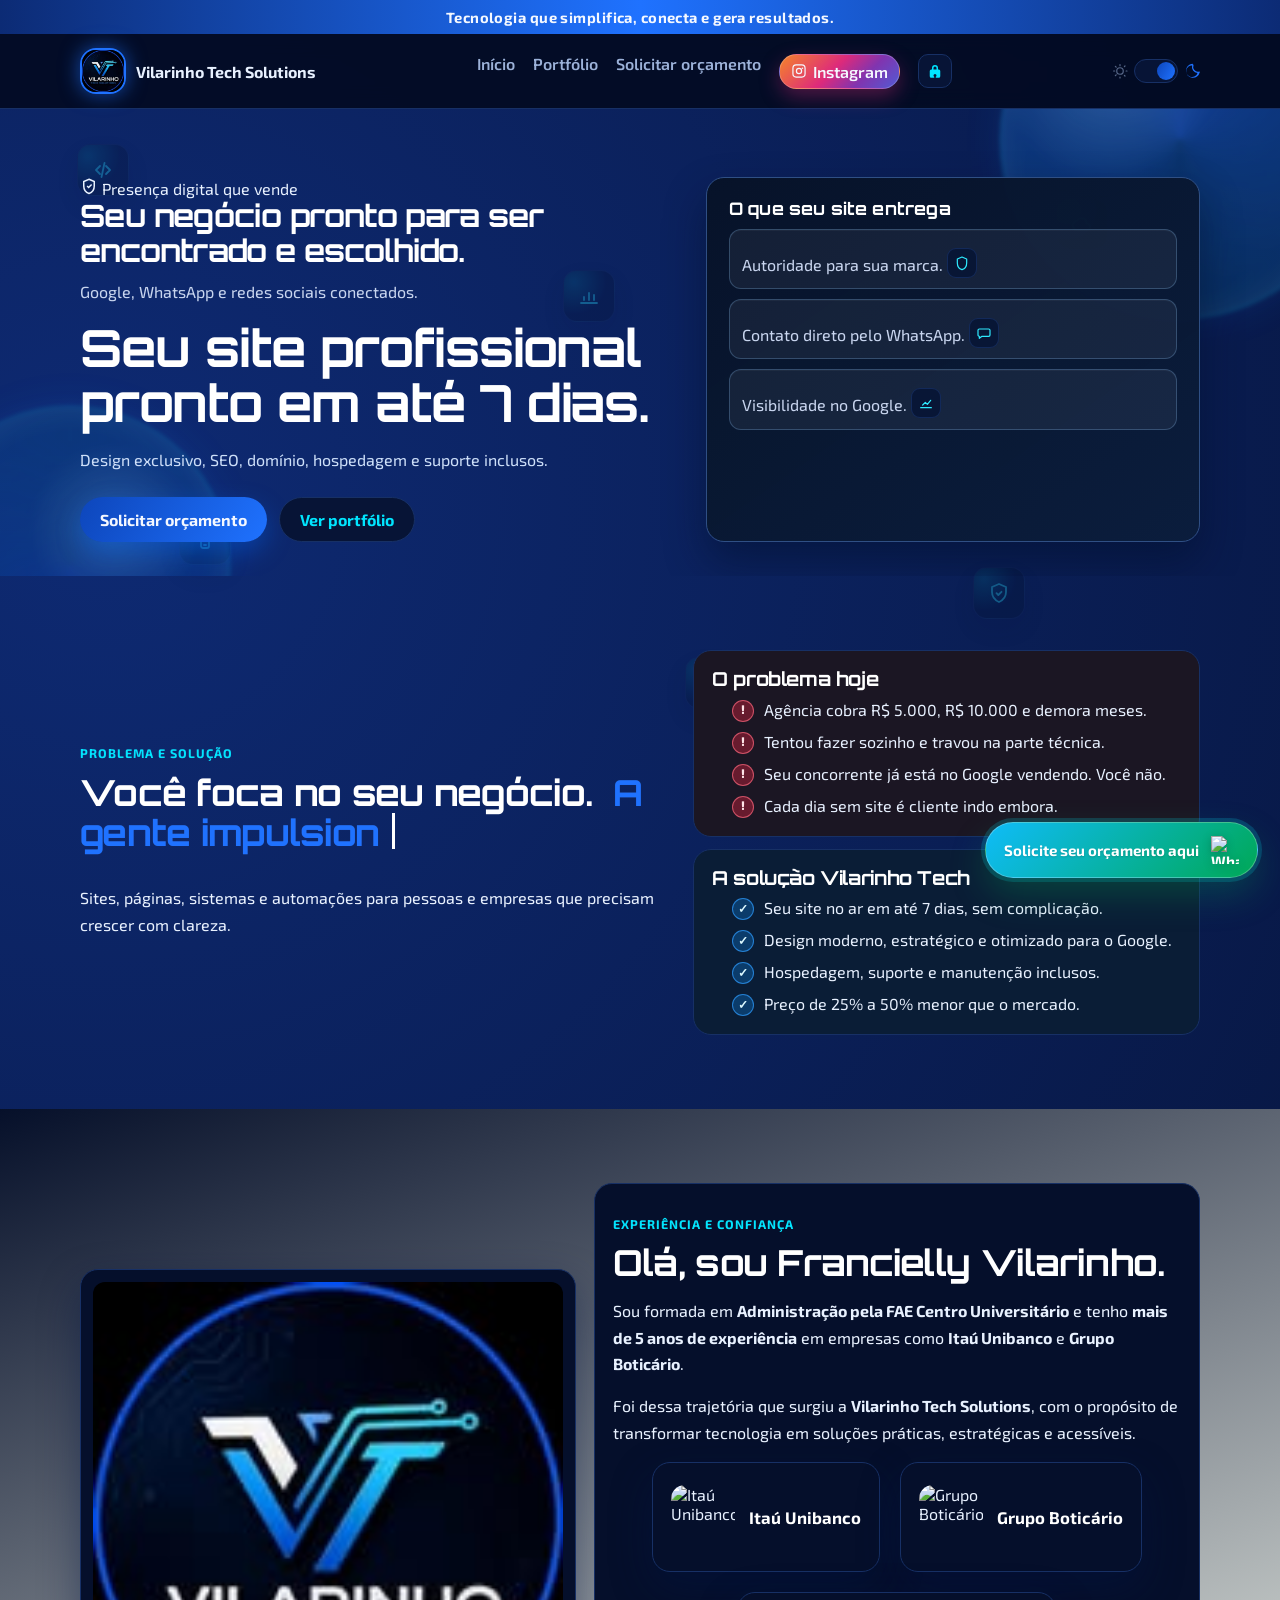
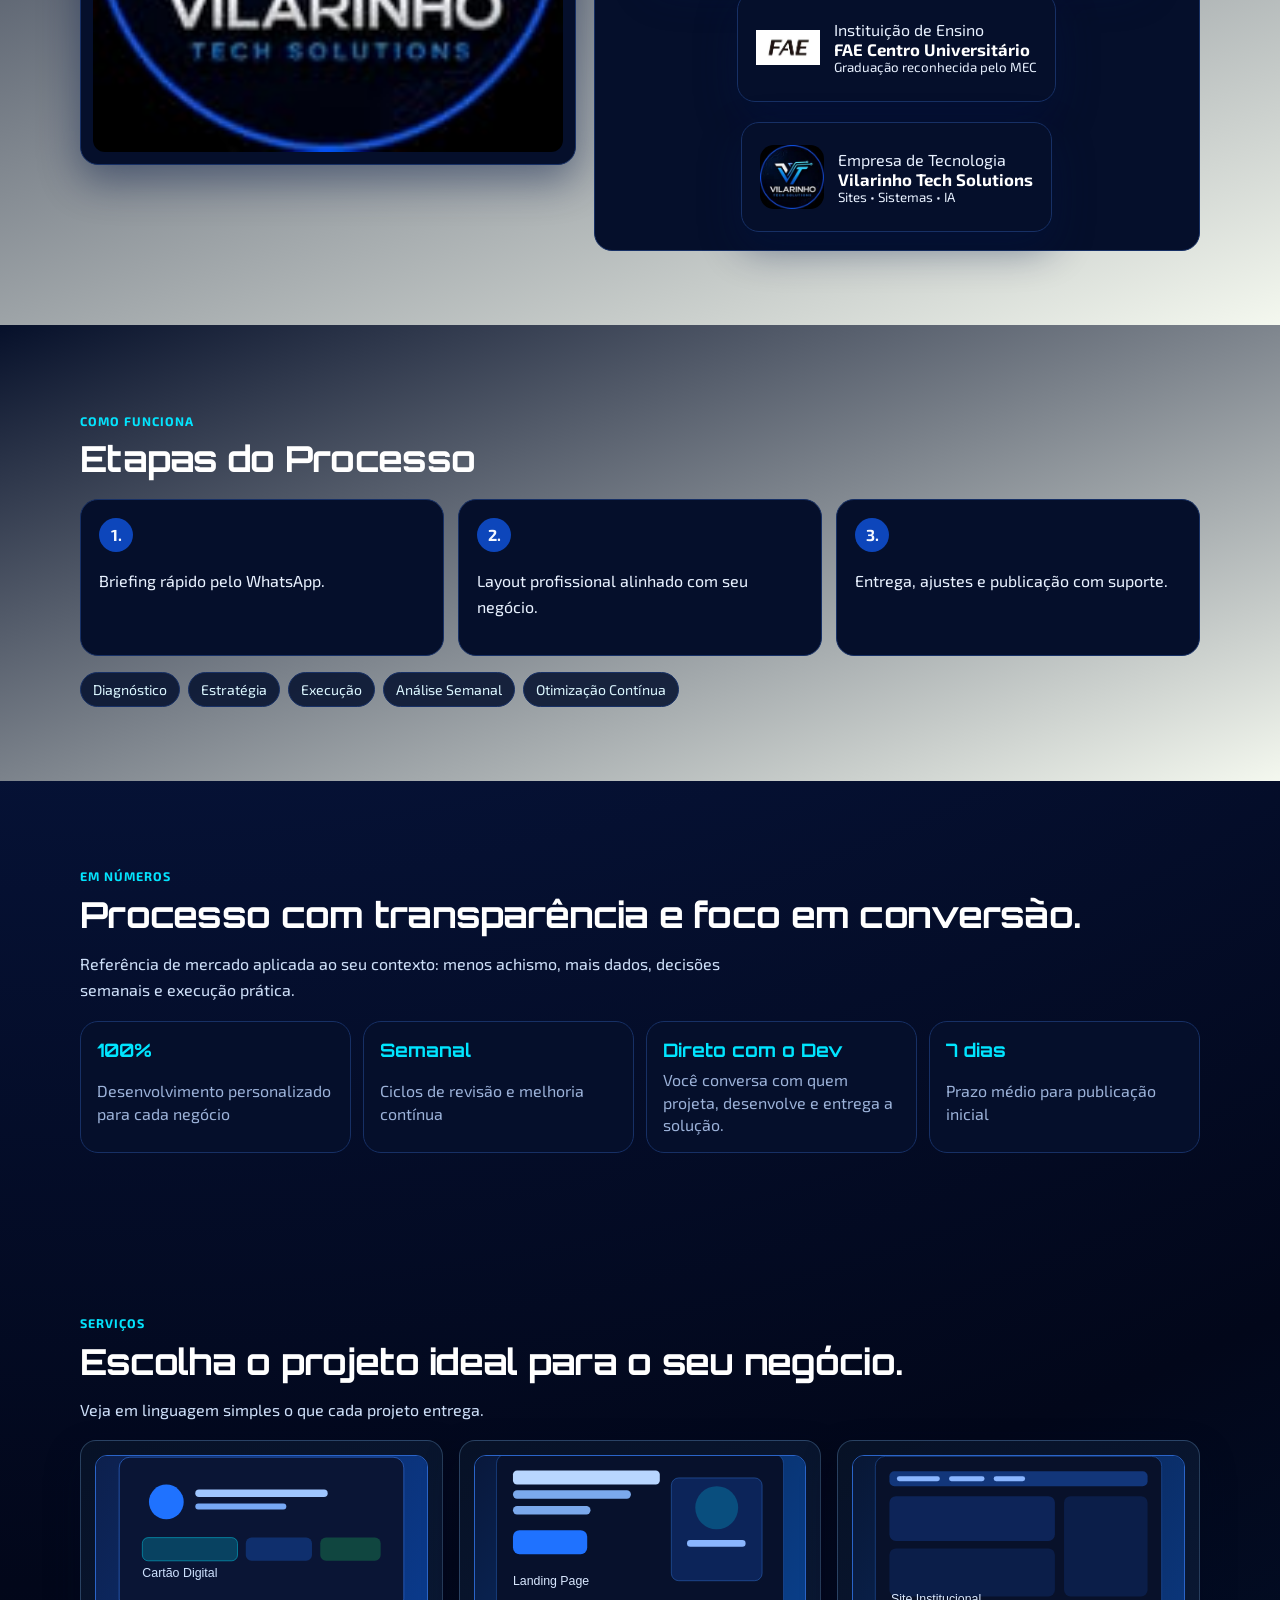
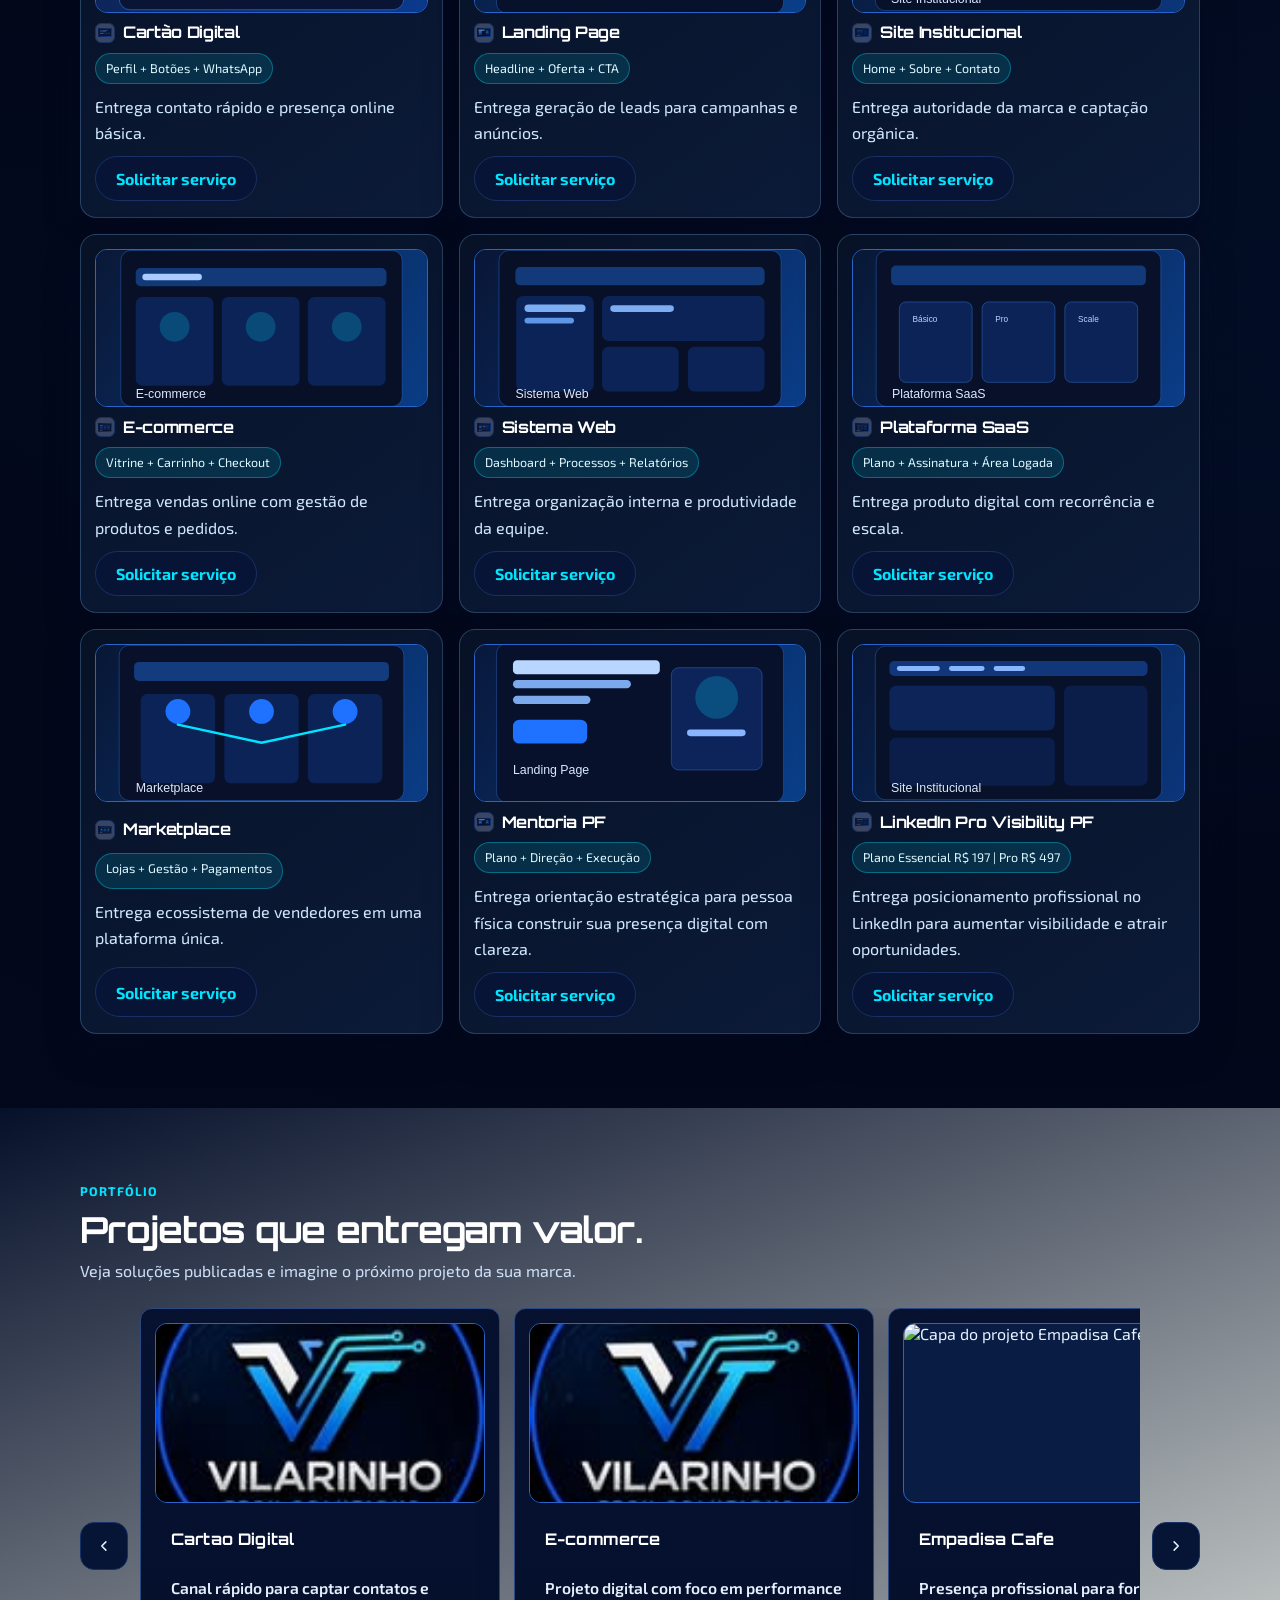
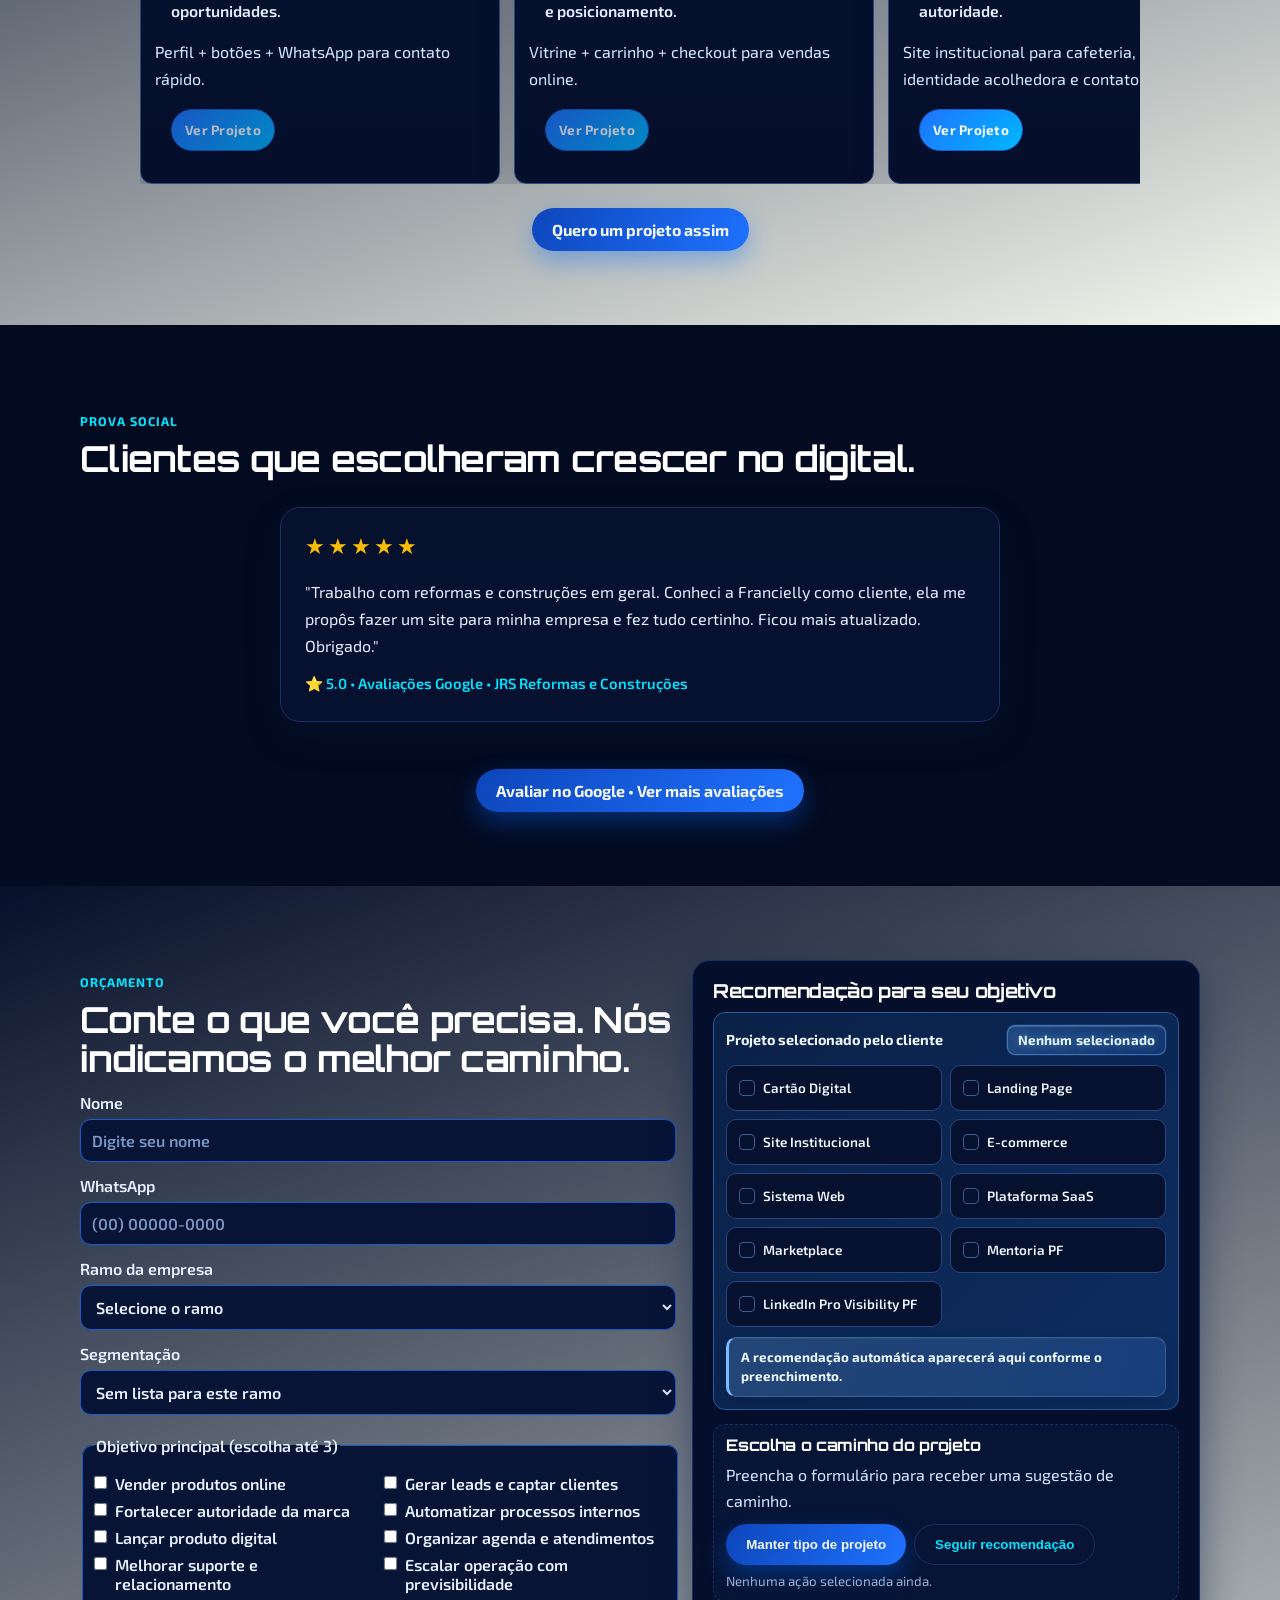
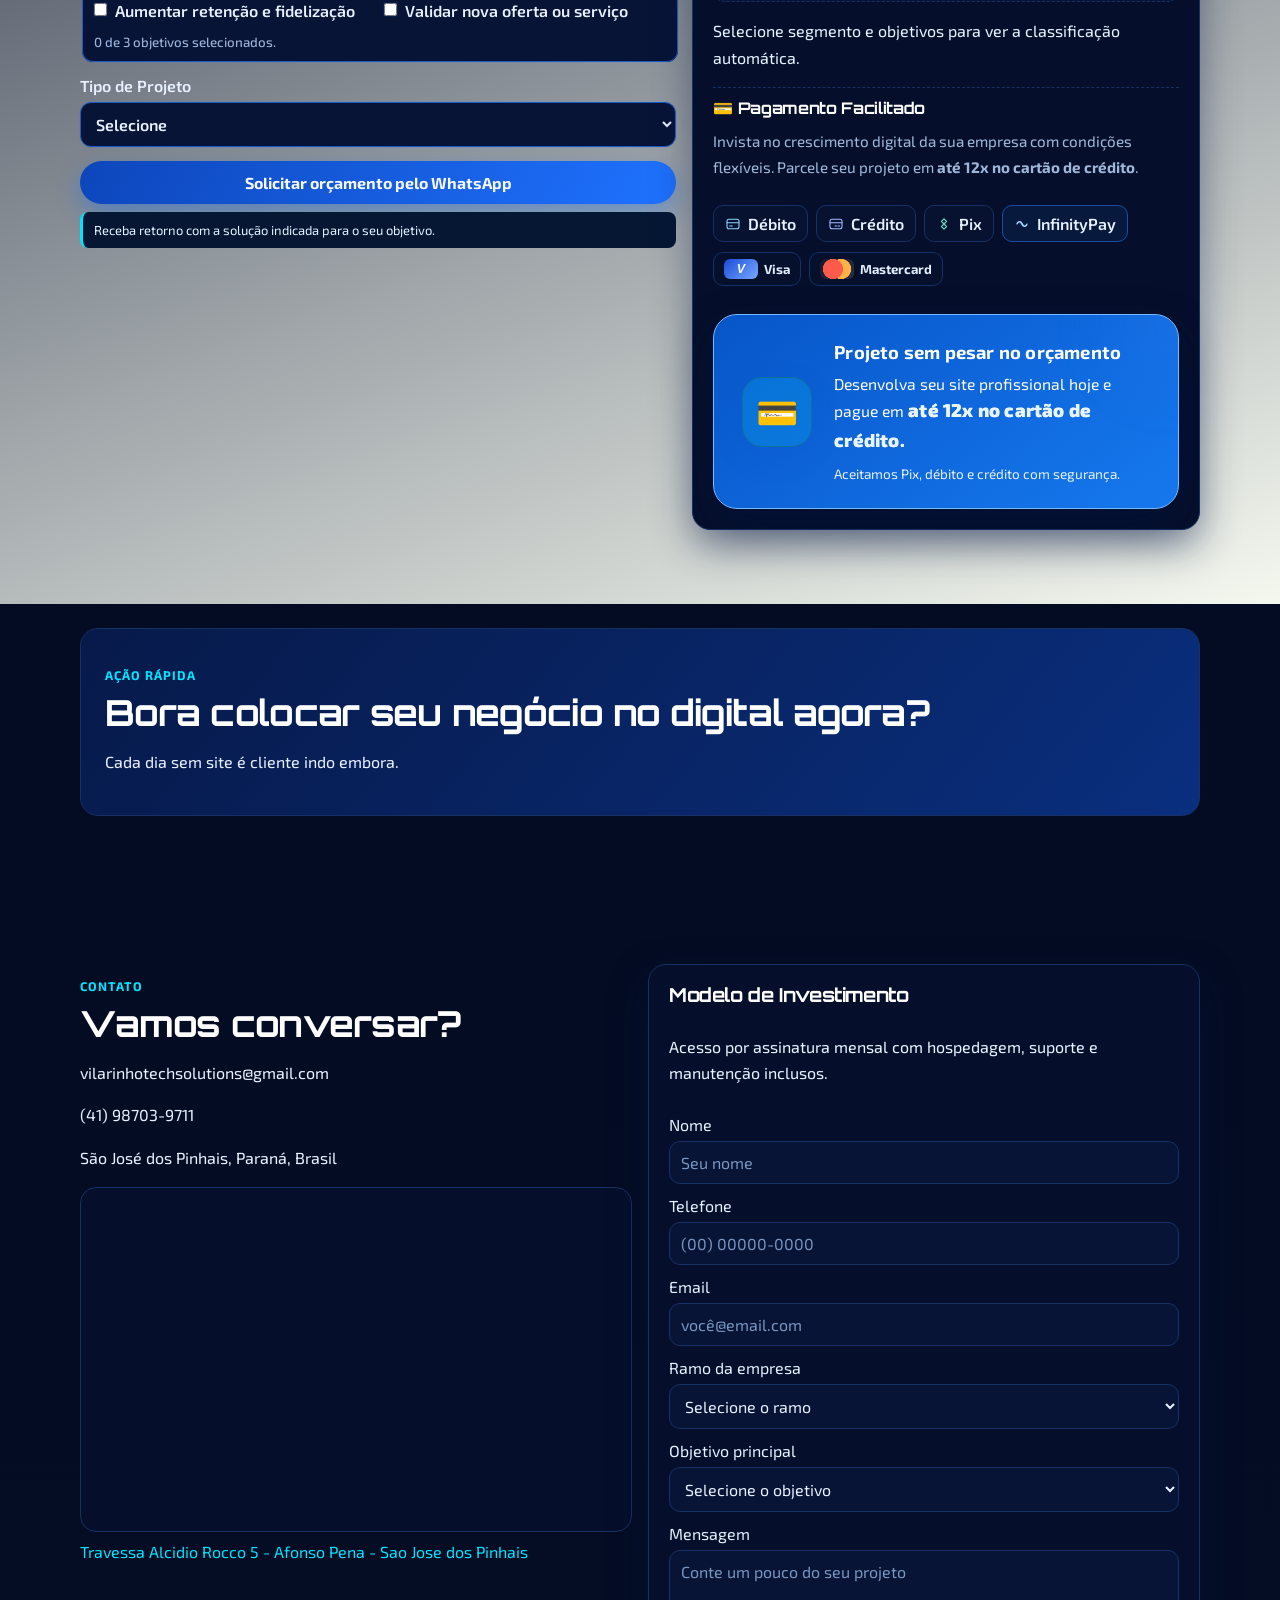
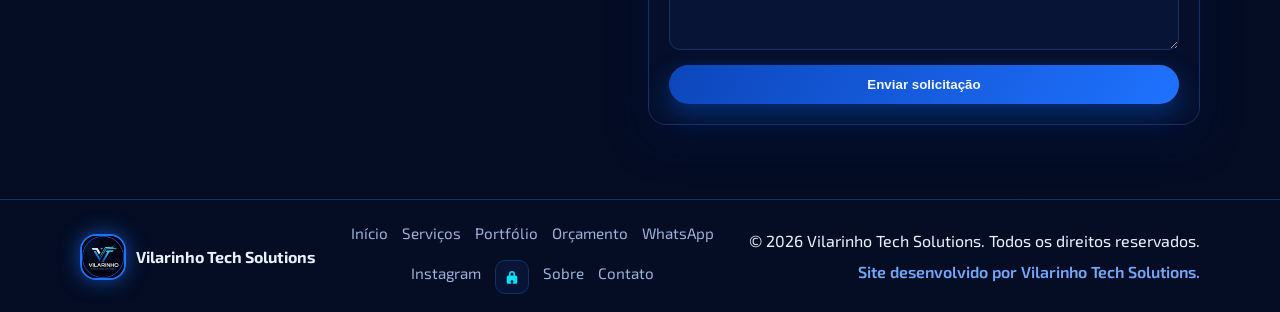
==== commit b44a3d6c: "Atualiza número de WhatsApp" ====
--- a/index.html
+++ b/index.html
@@ -224,7 +224,7 @@
                 <div class="hero-actions">
                   <a
                     class="btn"
-                    href="https://wa.me/5541991443794?text=Olá,%20Vilarinho%20Tech!%20Quero%20criar%20meu%20site%20profissional."
+                    href="https://wa.me/5541987039711?text=Olá,%20Vilarinho%20Tech!%20Quero%20criar%20meu%20site%20profissional."
                     target="_blank"
                     rel="noreferrer"
                   >
@@ -513,7 +513,7 @@
               <div class="template-preview">Perfil + Botões + WhatsApp</div>
               <p>Entrega contato rápido e presença online básica.</p>
               <a
-                href="https://wa.me/5541991443794?text=Olá%20Vilarinho%20Tech!%20Quero%20solicitar%20Cartão%20Digital."
+                href="https://wa.me/5541987039711?text=Olá%20Vilarinho%20Tech!%20Quero%20solicitar%20Cartão%20Digital."
                 class="btn btn-ghost"
                 target="_blank"
                 rel="noreferrer"
@@ -537,7 +537,7 @@
               <div class="template-preview">Headline + Oferta + CTA</div>
               <p>Entrega geração de leads para campanhas e anúncios.</p>
               <a
-                href="https://wa.me/5541991443794?text=Olá%20Vilarinho%20Tech!%20Quero%20solicitar%20Landing%20Page."
+                href="https://wa.me/5541987039711?text=Olá%20Vilarinho%20Tech!%20Quero%20solicitar%20Landing%20Page."
                 class="btn btn-ghost"
                 target="_blank"
                 rel="noreferrer"
@@ -564,7 +564,7 @@
               <div class="template-preview">Home + Sobre + Contato</div>
               <p>Entrega autoridade da marca e captação orgânica.</p>
               <a
-                href="https://wa.me/5541991443794?text=Olá%20Vilarinho%20Tech!%20Quero%20solicitar%20Site%20Institucional."
+                href="https://wa.me/5541987039711?text=Olá%20Vilarinho%20Tech!%20Quero%20solicitar%20Site%20Institucional."
                 class="btn btn-ghost"
                 target="_blank"
                 rel="noreferrer"
@@ -588,7 +588,7 @@
               <div class="template-preview">Vitrine + Carrinho + Checkout</div>
               <p>Entrega vendas online com gestão de produtos e pedidos.</p>
               <a
-                href="https://wa.me/5541991443794?text=Olá%20Vilarinho%20Tech!%20Quero%20solicitar%20E-commerce."
+                href="https://wa.me/5541987039711?text=Olá%20Vilarinho%20Tech!%20Quero%20solicitar%20E-commerce."
                 class="btn btn-ghost"
                 target="_blank"
                 rel="noreferrer"
@@ -614,7 +614,7 @@
               </div>
               <p>Entrega organização interna e produtividade da equipe.</p>
               <a
-                href="https://wa.me/5541991443794?text=Olá%20Vilarinho%20Tech!%20Quero%20solicitar%20Sistema%20Web."
+                href="https://wa.me/5541987039711?text=Olá%20Vilarinho%20Tech!%20Quero%20solicitar%20Sistema%20Web."
                 class="btn btn-ghost"
                 target="_blank"
                 rel="noreferrer"
@@ -640,7 +640,7 @@
               </div>
               <p>Entrega produto digital com recorrência e escala.</p>
               <a
-                href="https://wa.me/5541991443794?text=Olá%20Vilarinho%20Tech!%20Quero%20solicitar%20Plataforma%20SaaS."
+                href="https://wa.me/5541987039711?text=Olá%20Vilarinho%20Tech!%20Quero%20solicitar%20Plataforma%20SaaS."
                 class="btn btn-ghost"
                 target="_blank"
                 rel="noreferrer"
@@ -664,7 +664,7 @@
               <div class="template-preview">Lojas + Gestão + Pagamentos</div>
               <p>Entrega ecossistema de vendedores em uma plataforma única.</p>
               <a
-                href="https://wa.me/5541991443794?text=Olá%20Vilarinho%20Tech!%20Quero%20solicitar%20Marketplace."
+                href="https://wa.me/5541987039711?text=Olá%20Vilarinho%20Tech!%20Quero%20solicitar%20Marketplace."
                 class="btn btn-ghost"
                 target="_blank"
                 rel="noreferrer"
@@ -1026,7 +1026,7 @@
               <a
                 class="btn"
                 id="cta-whatsapp"
-                href="https://wa.me/5541991443794"
+                href="https://wa.me/5541987039711"
                 target="_blank"
                 rel="noreferrer"
               >
@@ -1614,7 +1614,7 @@
                 >vilarinhotechsolutions@gmail.com</a
               >
             </p>
-            <p><a href="tel:+5541991443794">(41) 99144-3794</a></p>
+            <p><a href="tel:+5541987039711">(41) 98703-9711</a></p>
             <p>São José dos Pinhais, Paraná, Brasil</p>
             <div class="contact-map-wrap">
               <iframe
@@ -1649,7 +1649,7 @@
                 type="tel"
                 name="telefone"
                 placeholder="(00) 00000-0000"
-                data-redirect-url="https://wa.me/5541991443794?text=Ol%C3%A1%2C%20Vilarinho%20Tech!%20Quero%20falar%20sobre%20meu%20projeto."
+                data-redirect-url="https://wa.me/5541987039711?text=Ol%C3%A1%2C%20Vilarinho%20Tech!%20Quero%20falar%20sobre%20meu%20projeto."
             /></label>
             <label
               >Email
@@ -1711,7 +1711,7 @@
           <a href="servicos.html">Serviços</a>
           <a href="portfolio.html">Portfólio</a>
           <a href="#orcamento">Orçamento</a>
-          <a href="https://wa.me/5541991443794" target="_blank" rel="noreferrer"
+          <a href="https://wa.me/5541987039711" target="_blank" rel="noreferrer"
             >WhatsApp</a
           >
           <a
@@ -1747,7 +1747,7 @@
 
  <a
   class="floating-whatsapp"
-  href="https://wa.me/5541991443794?text=Olá%2C%20Vilarinho%20Tech!%20Quero%20solicitar%20um%20orçamento."
+  href="https://wa.me/5541987039711?text=Olá%2C%20Vilarinho%20Tech!%20Quero%20solicitar%20um%20orçamento."
   target="_blank"
   rel="noreferrer"
   aria-label="Solicite seu orçamento aqui pelo WhatsApp"
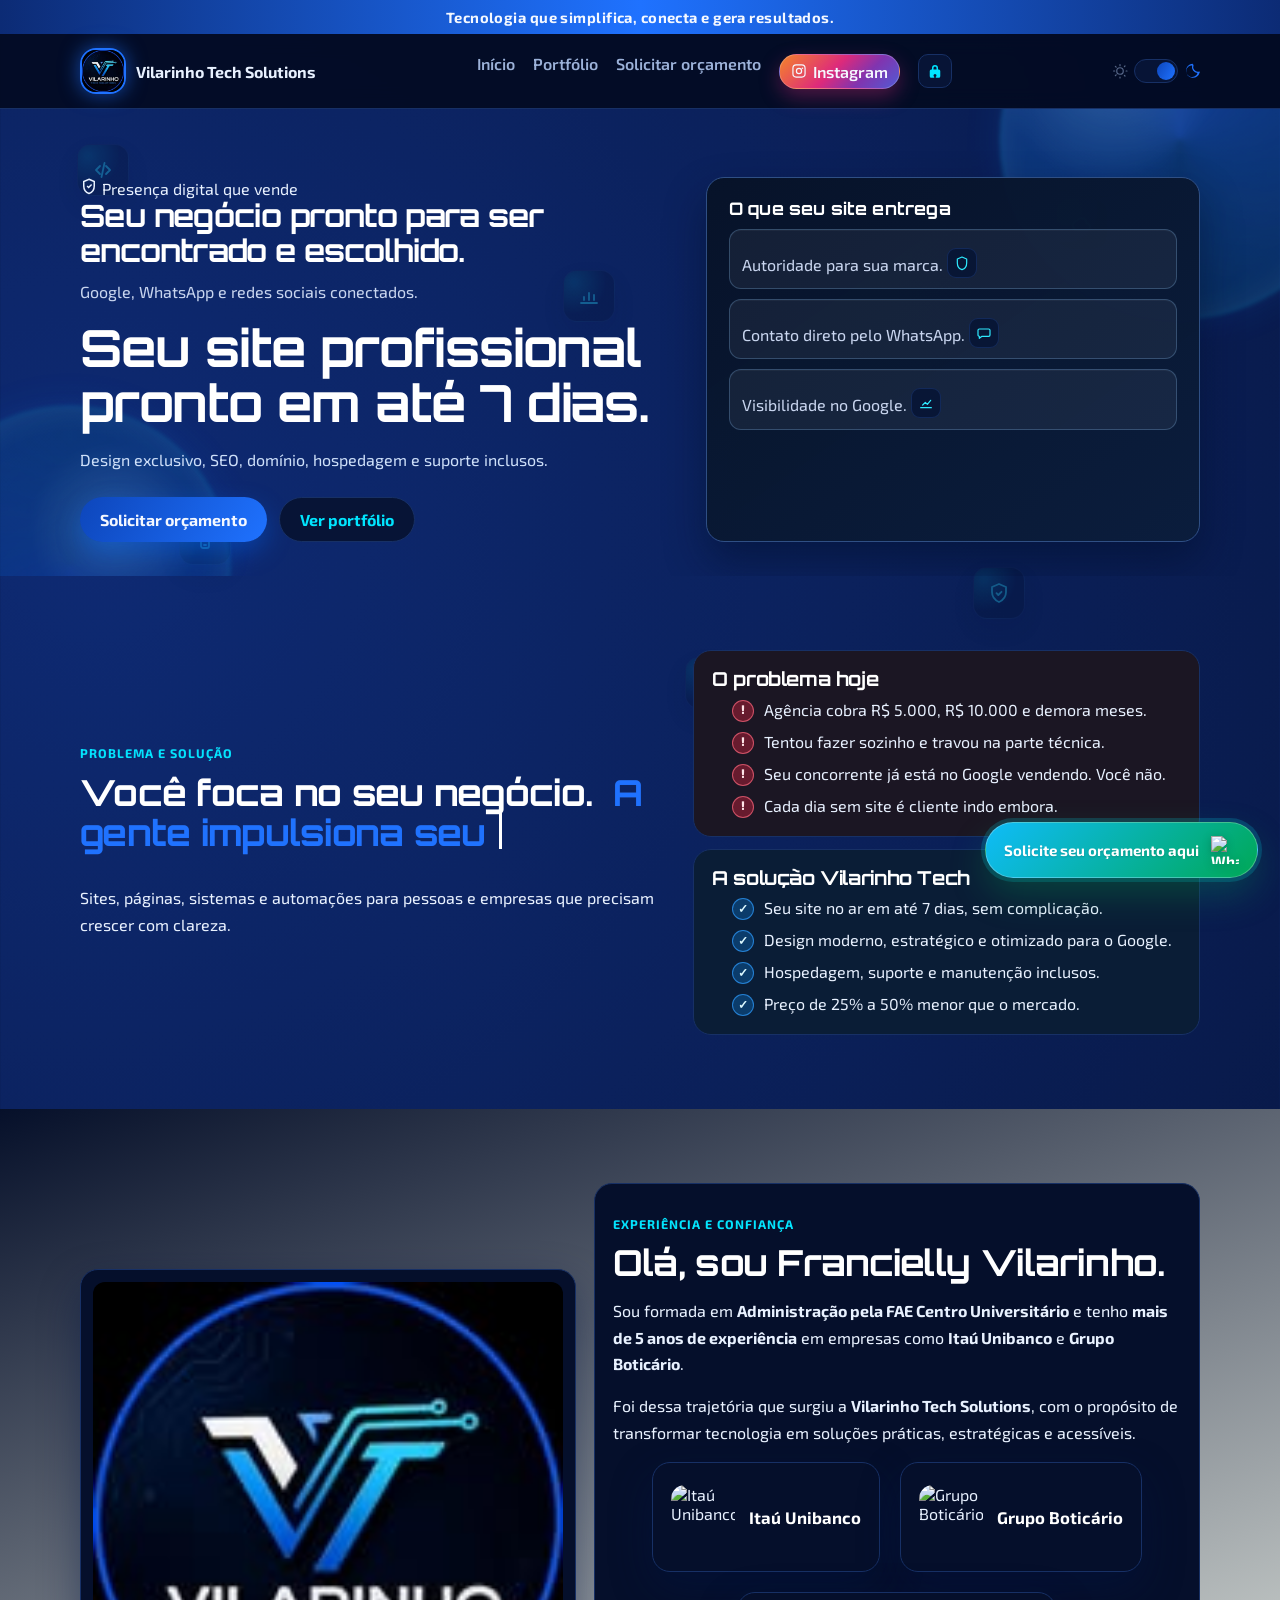
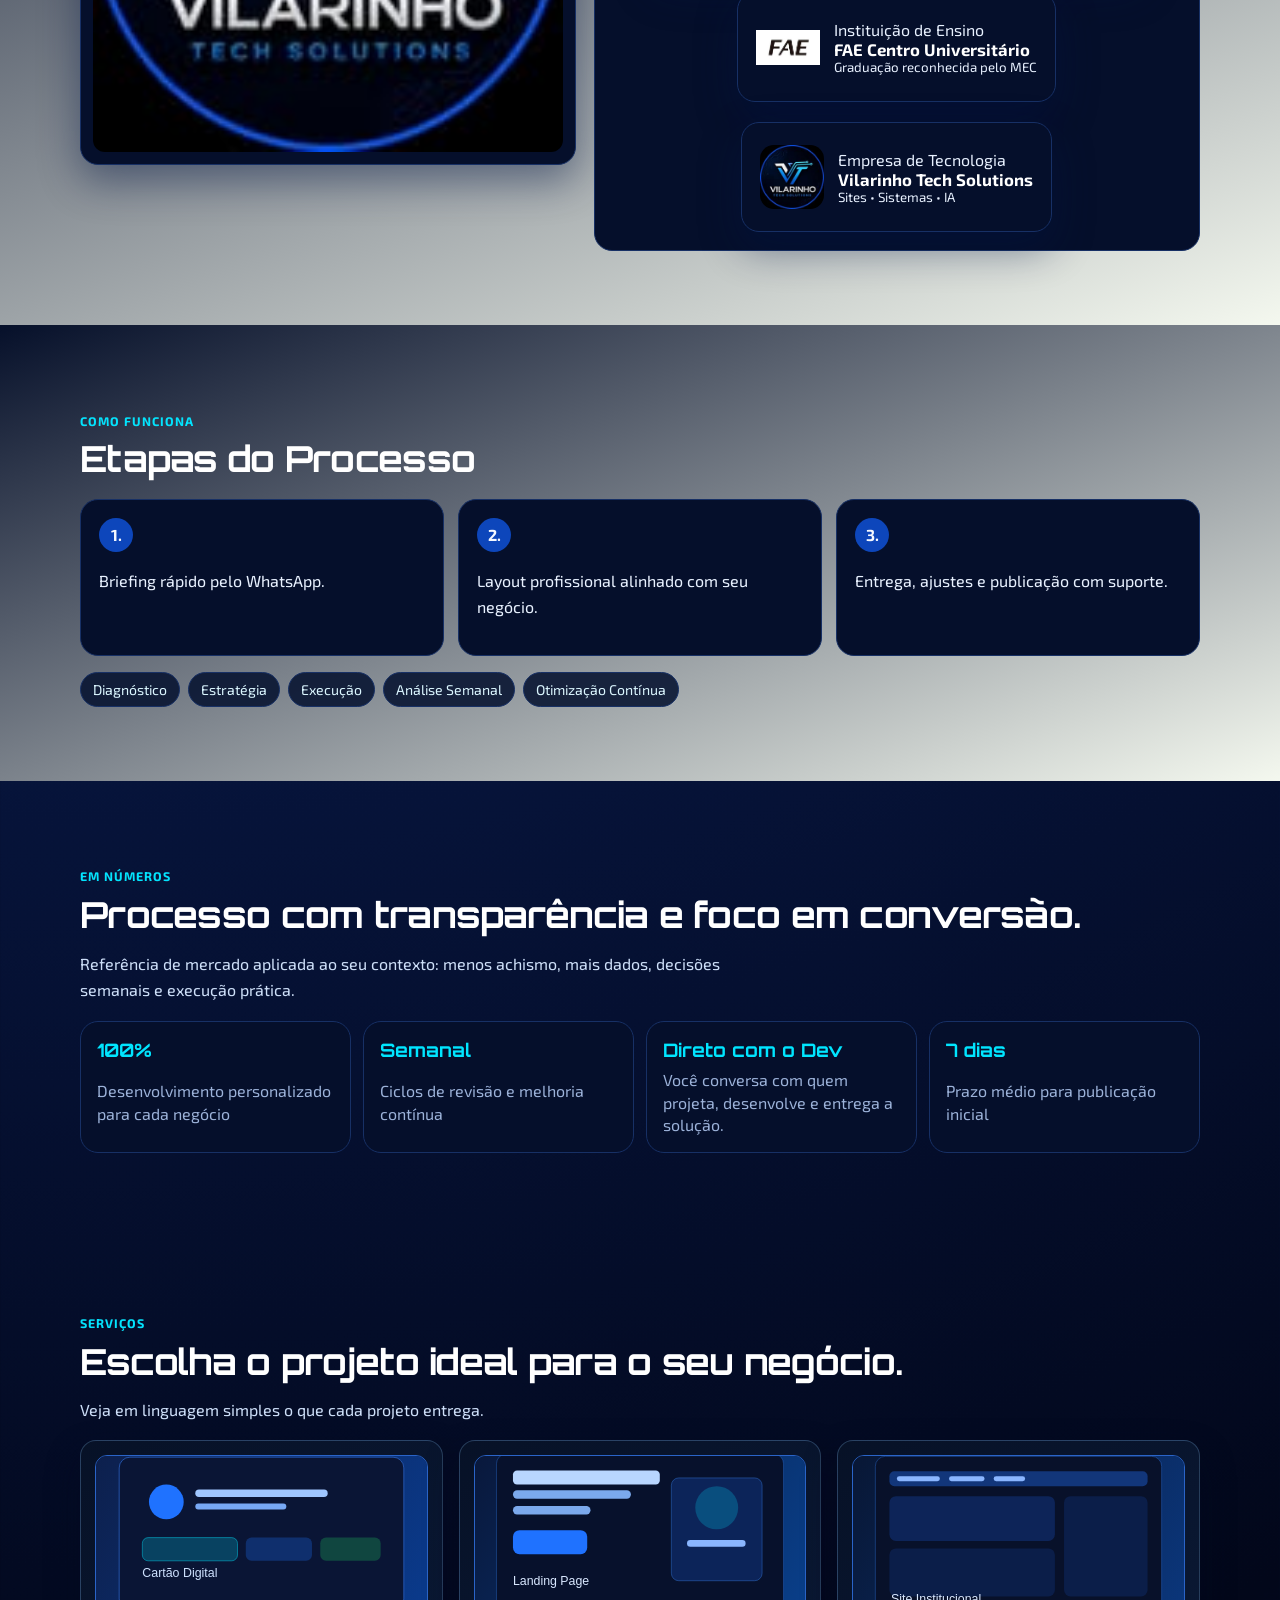
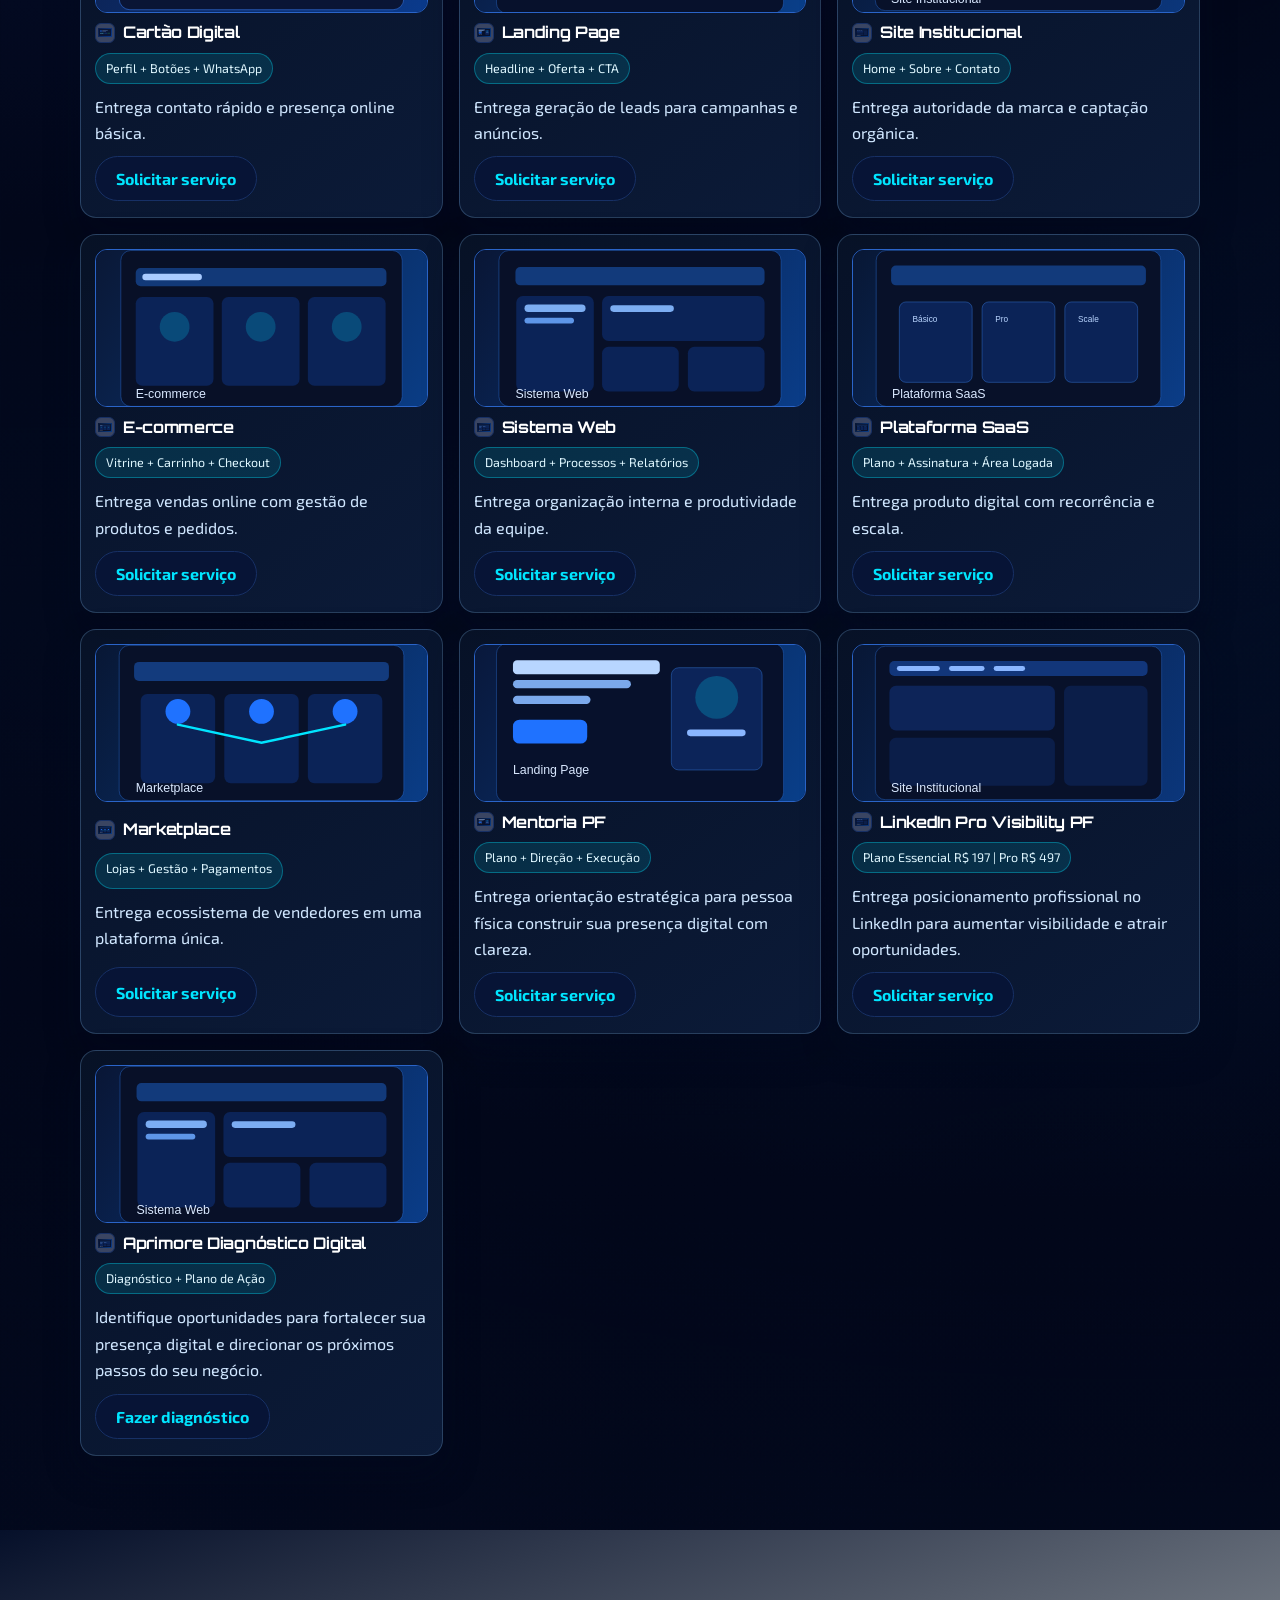
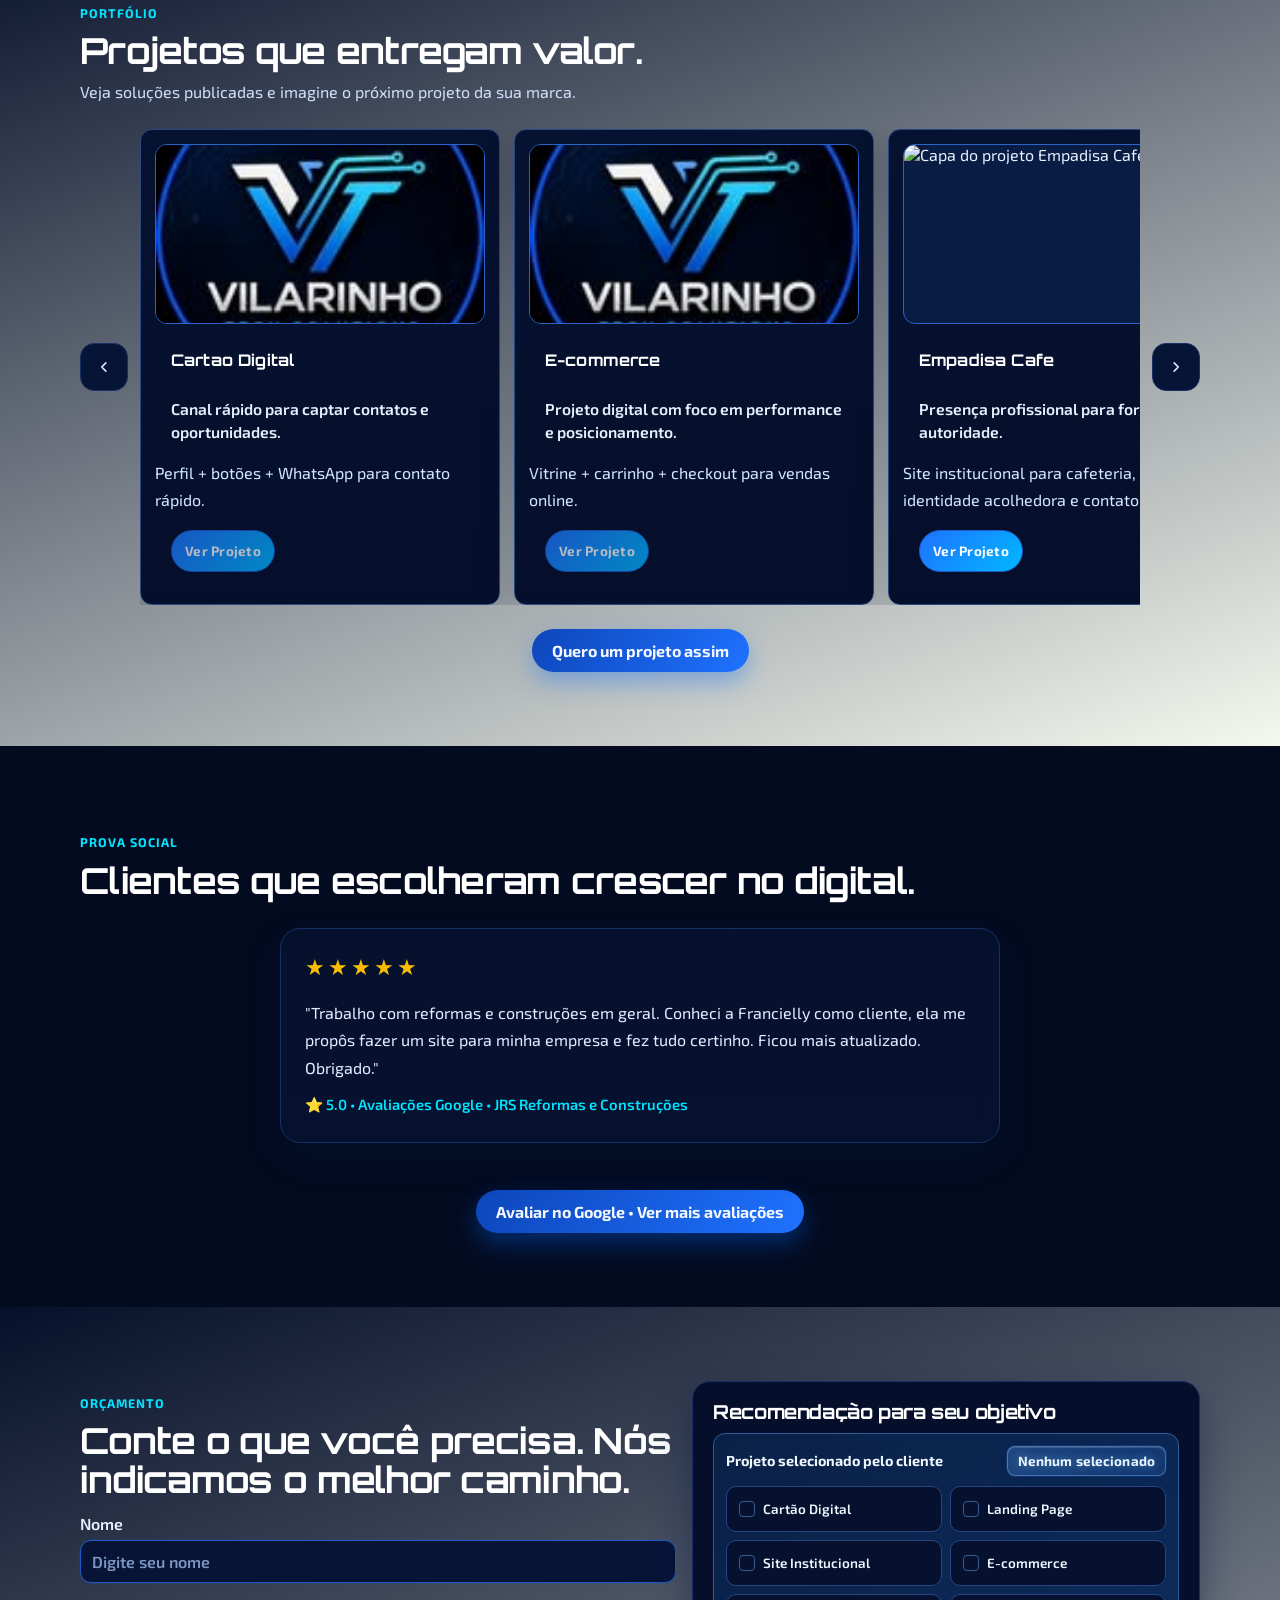
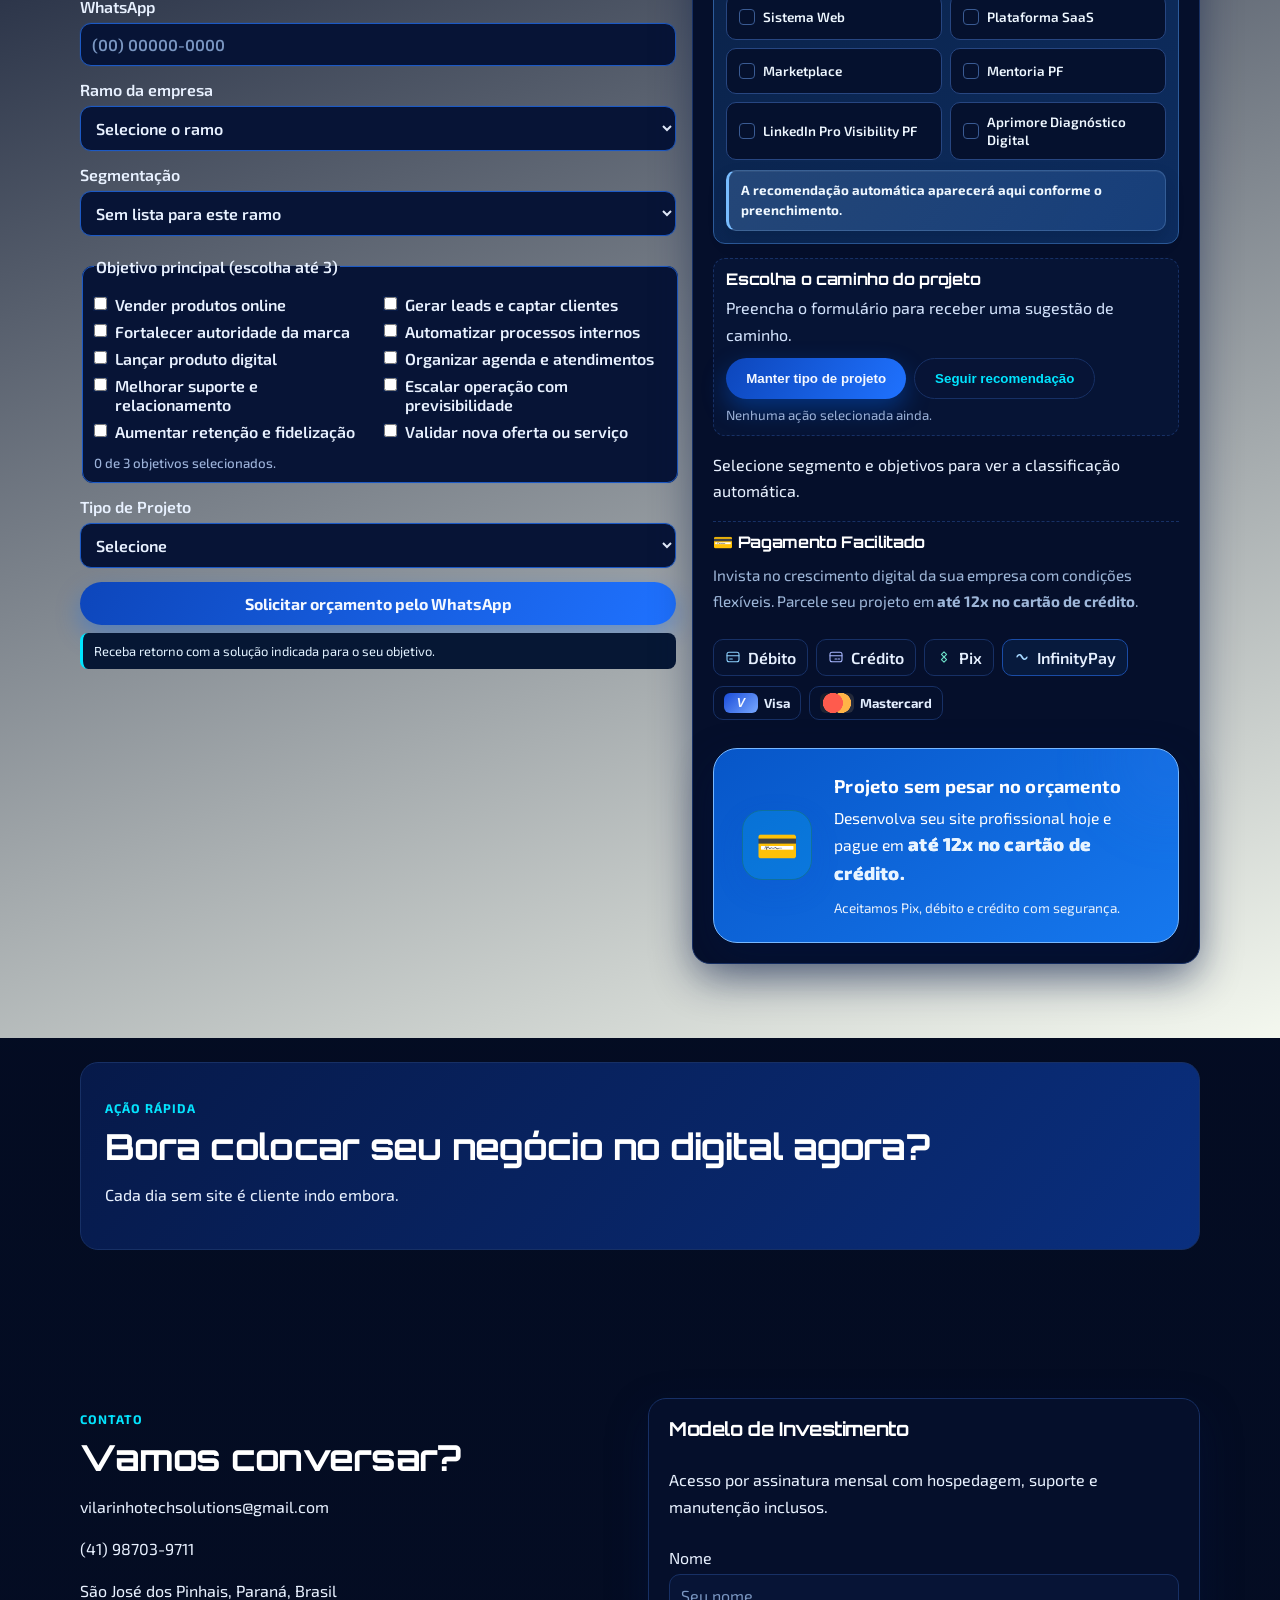
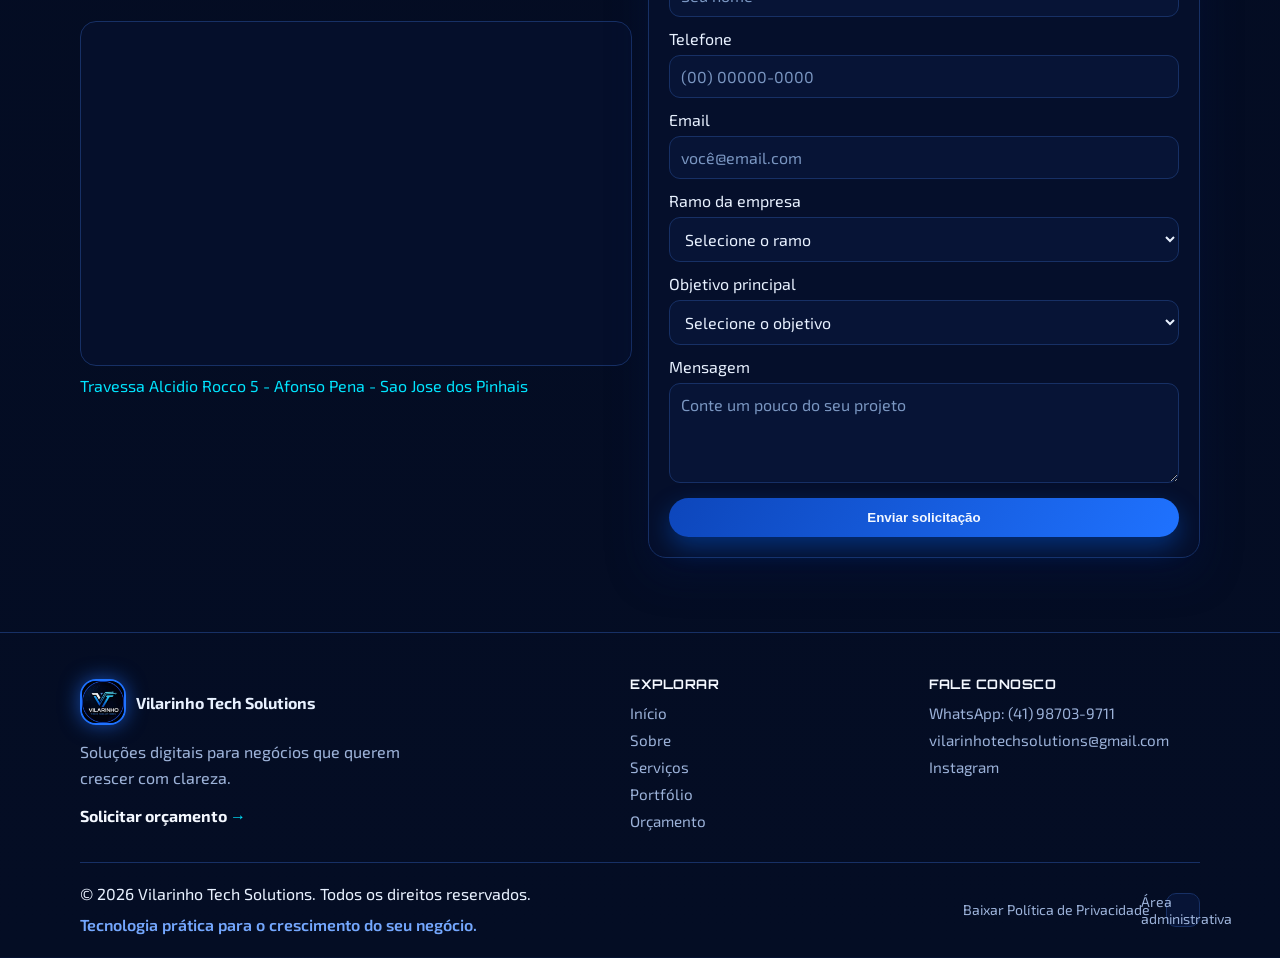
==== commit c38c4861: "feat: enhance footer and add digital diagnostic service Adds the downloadable privacy policy, restru" ====
--- a/index.html
+++ b/index.html
@@ -730,6 +730,36 @@
                 >Solicitar serviço</a
               >
             </article>
+            <article
+              class="template-card"
+              data-template-type="Aprimore Diagnóstico Digital"
+            >
+              <img
+                class="template-thumb"
+                src="assets/servicos/sistema-web.svg"
+                alt="Prévia visual de Aprimore Diagnóstico Digital"
+              />
+              <div class="template-title-row">
+                <img
+                  class="template-favicon"
+                  src="assets/servicos/sistema-web.svg"
+                  alt="Favicon Aprimore Diagnóstico Digital"
+                />
+                <h4>Aprimore Diagnóstico Digital</h4>
+              </div>
+              <div class="template-preview">Diagnóstico + Plano de Ação</div>
+              <p>
+                Identifique oportunidades para fortalecer sua presença digital
+                e direcionar os próximos passos do seu negócio.
+              </p>
+              <a
+                href="https://vilarinho-tech-digital.netlify.app/"
+                class="btn btn-ghost diagnostic-digital-link"
+                target="_blank"
+                rel="noreferrer"
+                >Fazer diagnóstico</a
+              >
+            </article>
           </div>
         </div>
       </section>
@@ -1019,6 +1049,9 @@
                   <option value="Mentoria PF">Mentoria PF</option>
                   <option value="LinkedIn Pro Visibility">
                     LinkedIn Pro Visibility PF
+                  </option>
+                  <option value="Aprimore Diagnóstico Digital">
+                    Aprimore Diagnóstico Digital
                   </option>
                 </select>
               </label>
@@ -1701,25 +1734,57 @@
 
     <footer class="footer">
       <div class="container footer-inner">
-        <div class="brand-mini">
-          <img src="assets/logo_.jpg" alt="Vilarinho Tech Solutions" />
-          <span>Vilarinho Tech Solutions</span>
+        <div class="footer-top">
+          <div class="footer-brand">
+            <a class="brand-mini" href="#inicio">
+              <img src="assets/logo_.jpg" alt="Vilarinho Tech Solutions" />
+              <span>Vilarinho Tech Solutions</span>
+            </a>
+            <p>
+              Soluções digitais para negócios que querem crescer com clareza.
+            </p>
+            <a class="footer-cta" href="#orcamento">Solicitar orçamento</a>
+          </div>
+
+          <nav class="footer-nav" aria-label="Navegação do rodapé">
+            <h3>Explorar</h3>
+            <a href="#inicio">Início</a>
+            <a href="#sobre">Sobre</a>
+            <a href="servicos.html">Serviços</a>
+            <a href="portfolio.html">Portfólio</a>
+            <a href="#orcamento">Orçamento</a>
+          </nav>
+
+          <div class="footer-contact">
+            <h3>Fale conosco</h3>
+            <a href="https://wa.me/5541987039711" target="_blank" rel="noreferrer">
+              WhatsApp: (41) 98703-9711
+            </a>
+            <a href="mailto:vilarinhotechsolutions@gmail.com">
+              vilarinhotechsolutions@gmail.com
+            </a>
+            <a
+              href="https://www.instagram.com/vilarinho_tech_solutions/"
+              target="_blank"
+              rel="noreferrer"
+            >
+              Instagram
+            </a>
+          </div>
         </div>
 
-        <nav class="footer-nav">
-          <a href="#inicio">Início</a>
-          <a href="servicos.html">Serviços</a>
-          <a href="portfolio.html">Portfólio</a>
-          <a href="#orcamento">Orçamento</a>
-          <a href="https://wa.me/5541987039711" target="_blank" rel="noreferrer"
-            >WhatsApp</a
+        <div class="footer-bottom">
+          <div class="footer-meta">
+            <p>© 2026 Vilarinho Tech Solutions. Todos os direitos reservados.</p>
+            <p class="footer-dev">Tecnologia prática para o crescimento do seu negócio.</p>
+          </div>
+          <div class="footer-legal">
+          <a
+            href="politica-de-privacidade.txt"
+            download="politica-de-privacidade-vilarinho-tech-solutions.txt"
           >
-          <a
-            href="https://www.instagram.com/vilarinho_tech_solutions/"
-            target="_blank"
-            rel="noreferrer"
-            >Instagram</a
-          >
+            Baixar Política de Privacidade
+          </a>
           <a
             href="#admin"
             class="admin-icon-link admin-login-trigger"
@@ -1731,16 +1796,9 @@
                 d="M17 10h-1V8a4 4 0 10-8 0v2H7a2 2 0 00-2 2v7a2 2 0 002 2h10a2 2 0 002-2v-7a2 2 0 00-2-2zm-7-2a2 2 0 114 0v2h-4V8zm2 8a2 2 0 012 2 2 2 0 01-1 1.73V21h-2v-1.27A2 2 0 0110 18a2 2 0 012-2z"
               ></path>
             </svg>
+            <span>Área administrativa</span>
           </a>
-          <a href="#sobre">Sobre</a>
-          <a href="#contato">Contato</a>
-        </nav>
-
-        <div class="footer-meta">
-          <p>© 2026 Vilarinho Tech Solutions. Todos os direitos reservados.</p>
-          <p class="footer-dev">
-            Site desenvolvido por Vilarinho Tech Solutions.
-          </p>
+        </div>
         </div>
       </div>
     </footer>
--- a/style.css
+++ b/style.css
@@ -3042,34 +3042,95 @@
   border-top: 1px solid var(--line);
   background: var(--footer-bg);
   color: var(--footer-text);
-  padding: 20px 0;
+  padding: 44px 0 20px;
 }
 
 .footer-inner {
   display: grid;
-  grid-template-columns: auto 1fr auto;
-  align-items: center;
-  gap: 10px;
-}
-
-.footer-nav {
-  display: flex;
-  justify-content: center;
-  gap: 14px;
-  flex-wrap: wrap;
+  gap: 32px;
+}
+
+.footer-top {
+  display: grid;
+  grid-template-columns: minmax(0, 1.35fr) repeat(2, minmax(170px, 0.7fr));
+  gap: 28px;
+}
+
+.footer-brand {
+  display: grid;
+  justify-items: start;
+  gap: 12px;
+}
+
+.footer-brand p {
+  max-width: 34ch;
+  margin: 0;
+  color: var(--muted);
+  line-height: 1.6;
+}
+
+.footer-cta {
+  color: var(--heading);
+  font-weight: 700;
+  text-decoration: none;
+}
+
+.footer-cta::after {
+  content: " \2192";
+  color: var(--accent);
+}
+
+.footer-nav,
+.footer-contact {
+  display: grid;
+  align-content: start;
+  justify-items: start;
+  gap: 9px;
   color: var(--muted);
   font-size: 0.95rem;
 }
 
-.footer-nav a {
-  padding: 4px 0;
+.footer-nav h3,
+.footer-contact h3 {
+  margin: 0 0 4px;
+  color: var(--heading);
+  font-family: "Orbitron", sans-serif;
+  font-size: 0.82rem;
+  letter-spacing: 0.04em;
+  text-transform: uppercase;
+}
+
+.footer-nav a,
+.footer-contact a,
+.footer-legal > a {
+  color: inherit;
+  text-decoration: none;
+  transition: color 0.2s ease;
+}
+
+.footer-nav a:hover,
+.footer-nav a:focus-visible,
+.footer-contact a:hover,
+.footer-contact a:focus-visible,
+.footer-legal > a:hover,
+.footer-legal > a:focus-visible,
+.footer-cta:hover,
+.footer-cta:focus-visible {
+  color: var(--accent);
+}
+
+.footer-bottom {
+  display: flex;
+  align-items: center;
+  justify-content: space-between;
+  gap: 18px;
+  padding-top: 18px;
+  border-top: 1px solid var(--line);
 }
 
 .footer-meta {
   display: grid;
   gap: 4px;
-  justify-items: end;
-  text-align: right;
 }
 
 .footer-meta p {
@@ -3080,6 +3141,27 @@
   color: color-mix(in srgb, var(--brand) 58%, var(--text) 42%);
   font-weight: 600;
   margin: 0;
+}
+
+.footer-legal {
+  display: flex;
+  align-items: center;
+  justify-content: flex-end;
+  flex-wrap: wrap;
+  gap: 16px;
+  color: var(--muted);
+  font-size: 0.88rem;
+}
+
+.footer-legal .admin-icon-link {
+  display: inline-flex;
+  align-items: center;
+  gap: 6px;
+}
+
+.footer-legal .admin-icon-link svg {
+  width: 15px;
+  height: 15px;
 }
 .floating-whatsapp {
   position: fixed;
@@ -3213,7 +3295,21 @@
     grid-template-columns: 1fr;
   }
 
+  .footer-top {
+    grid-template-columns: 1fr;
+    gap: 24px;
+  }
+
   .footer-nav {
+    justify-content: flex-start;
+  }
+
+  .footer-bottom {
+    align-items: flex-start;
+    flex-direction: column;
+  }
+
+  .footer-legal {
     justify-content: flex-start;
   }
 
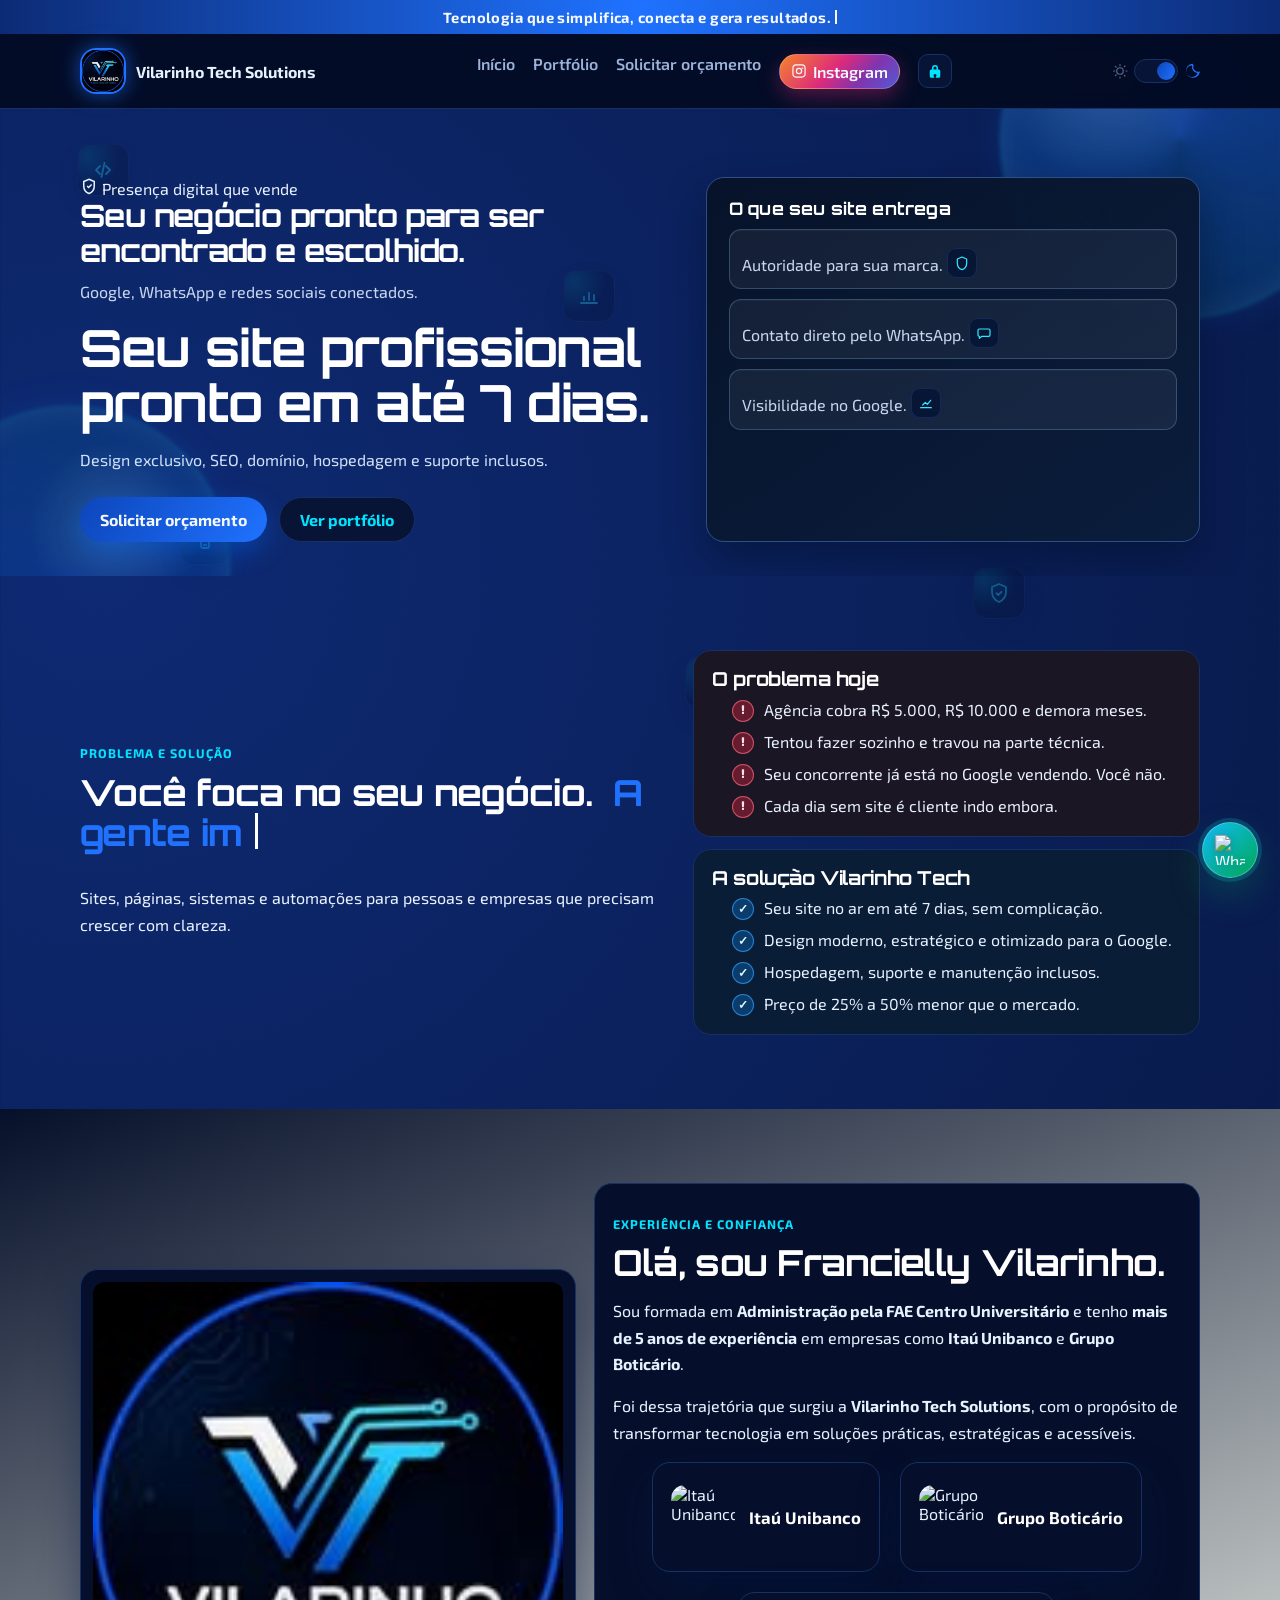
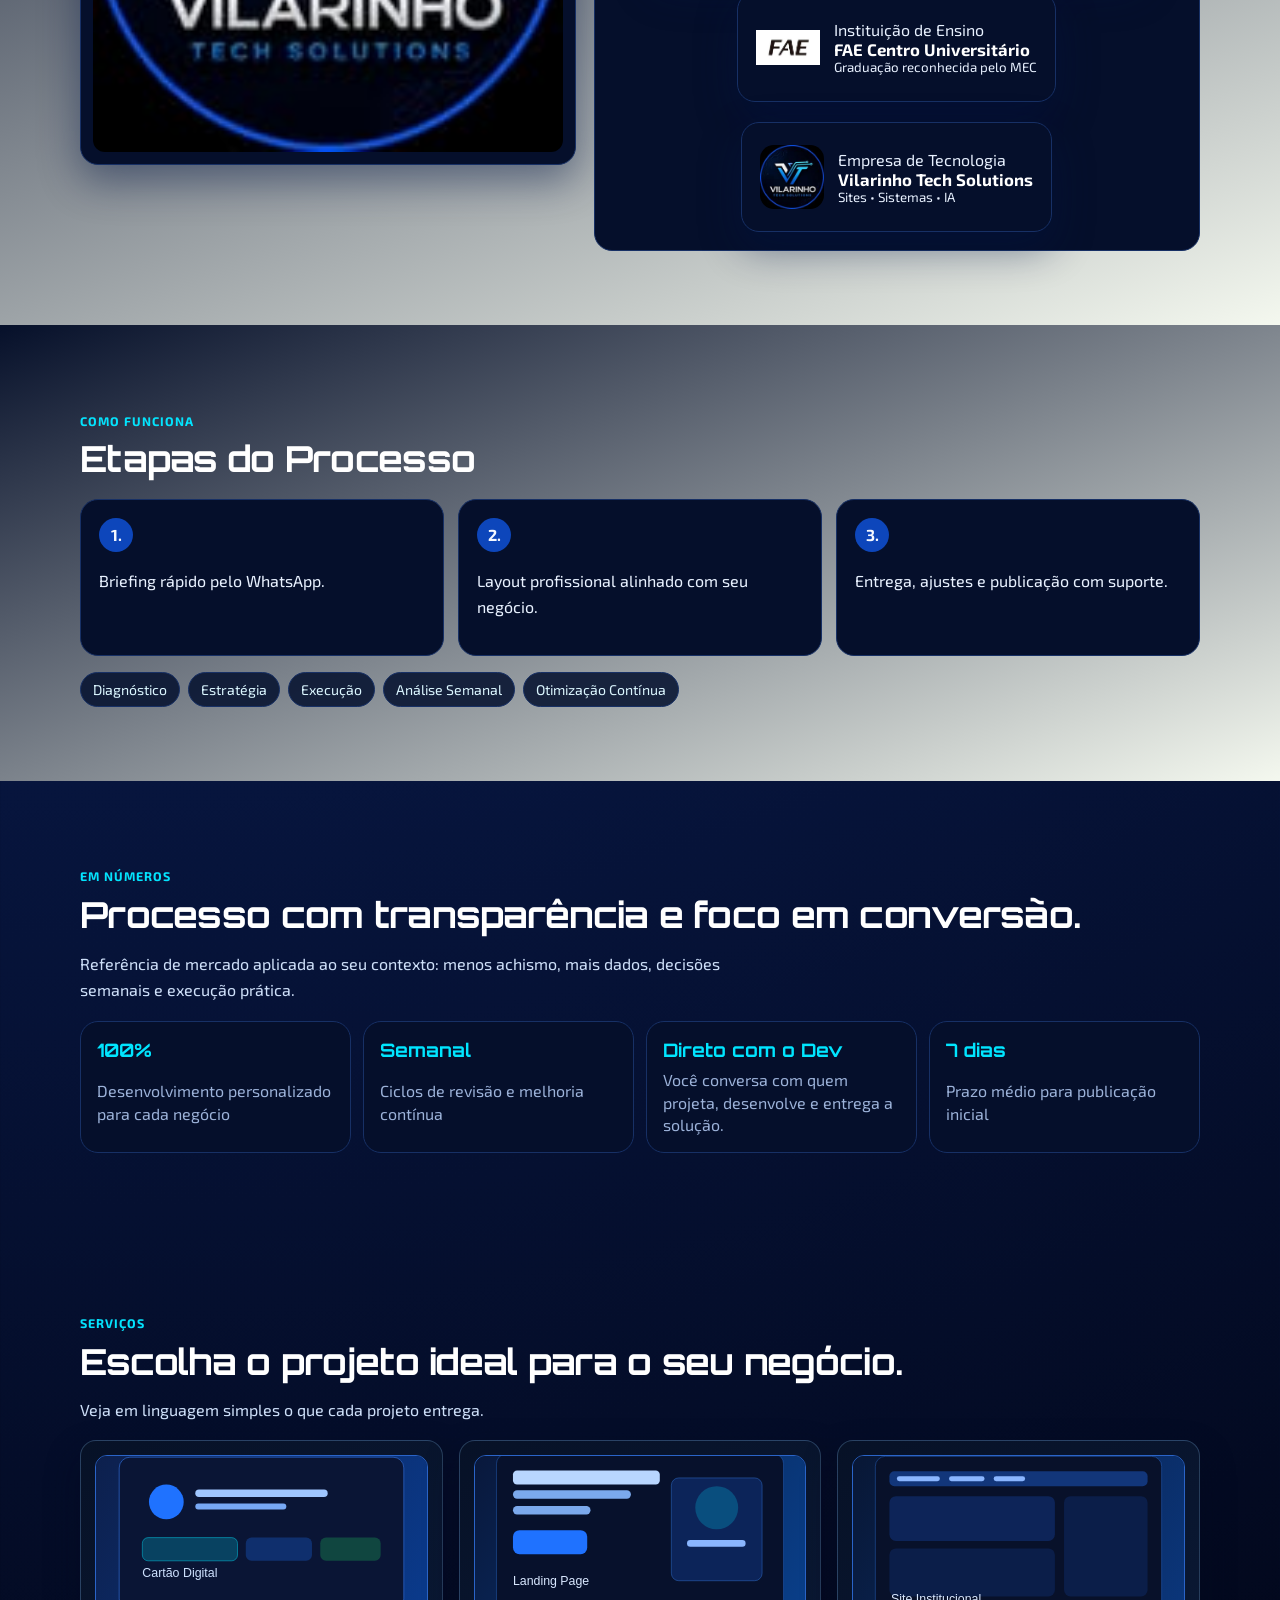
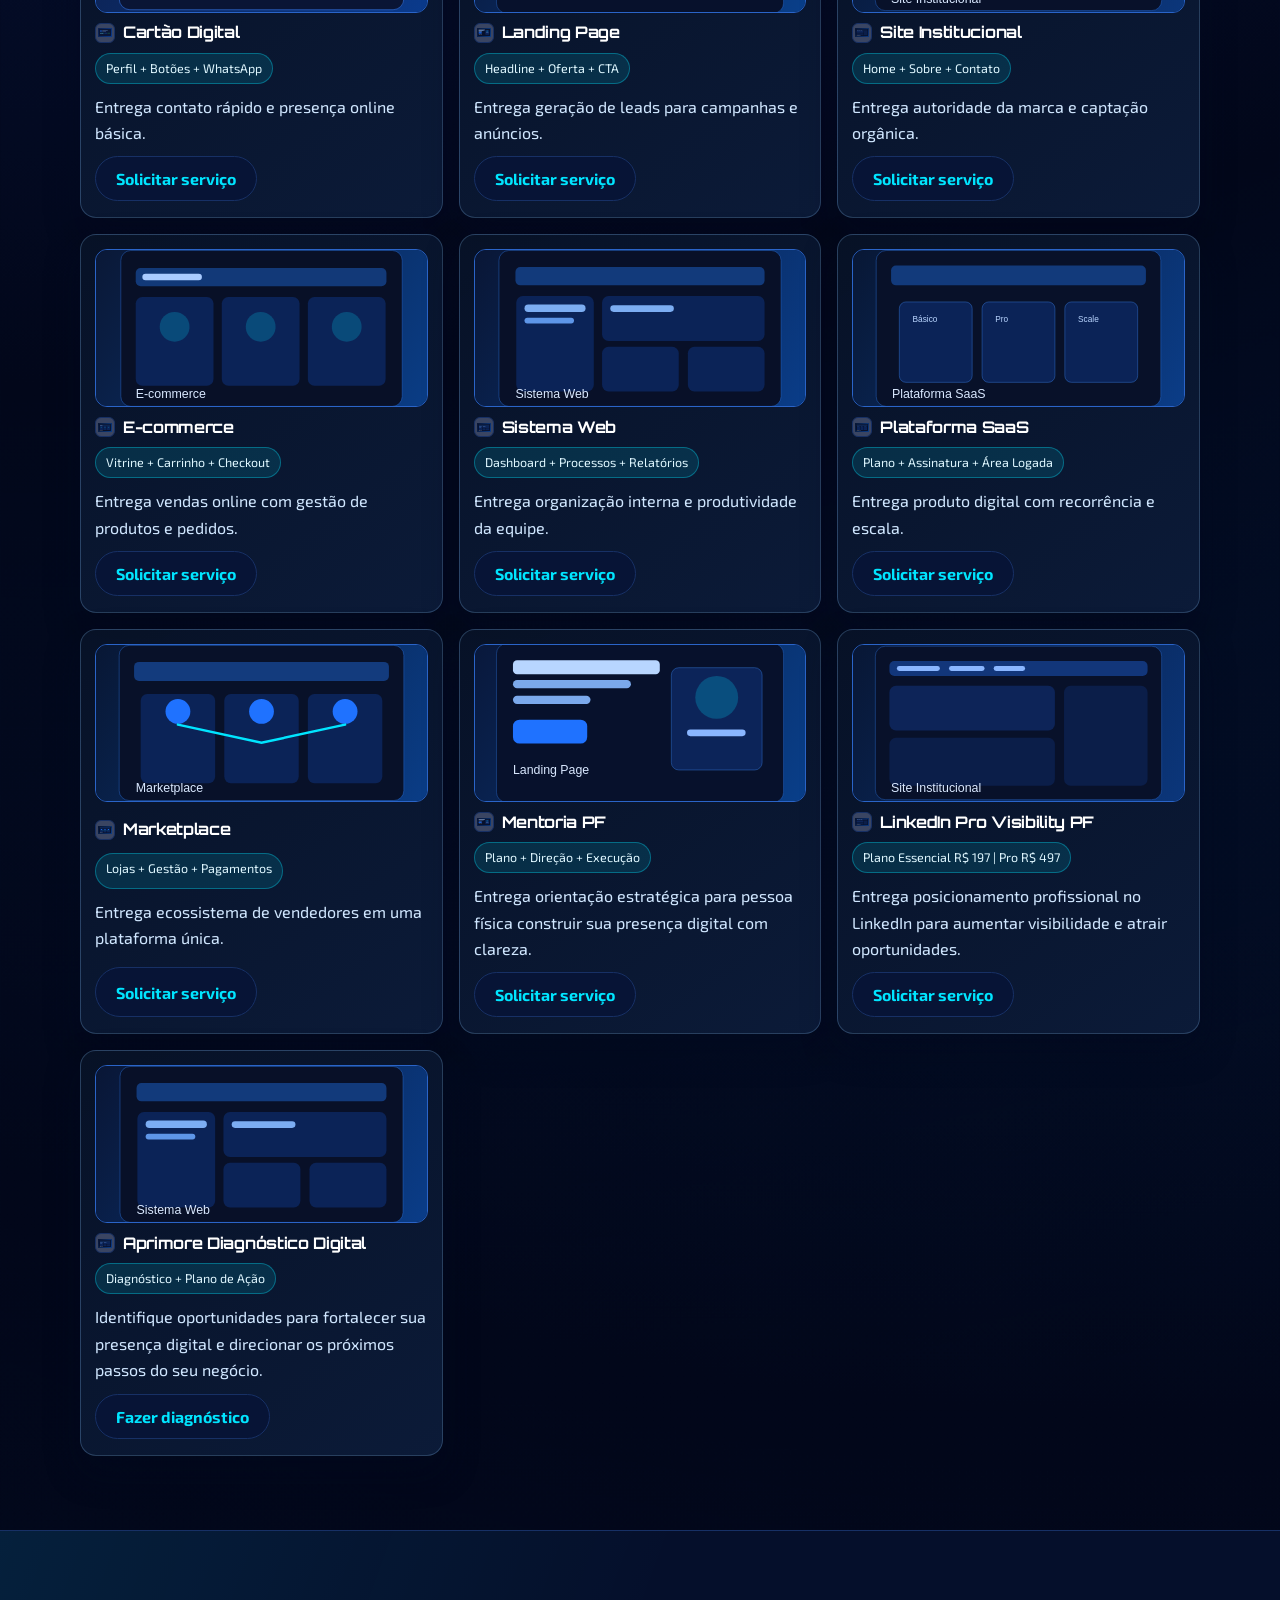
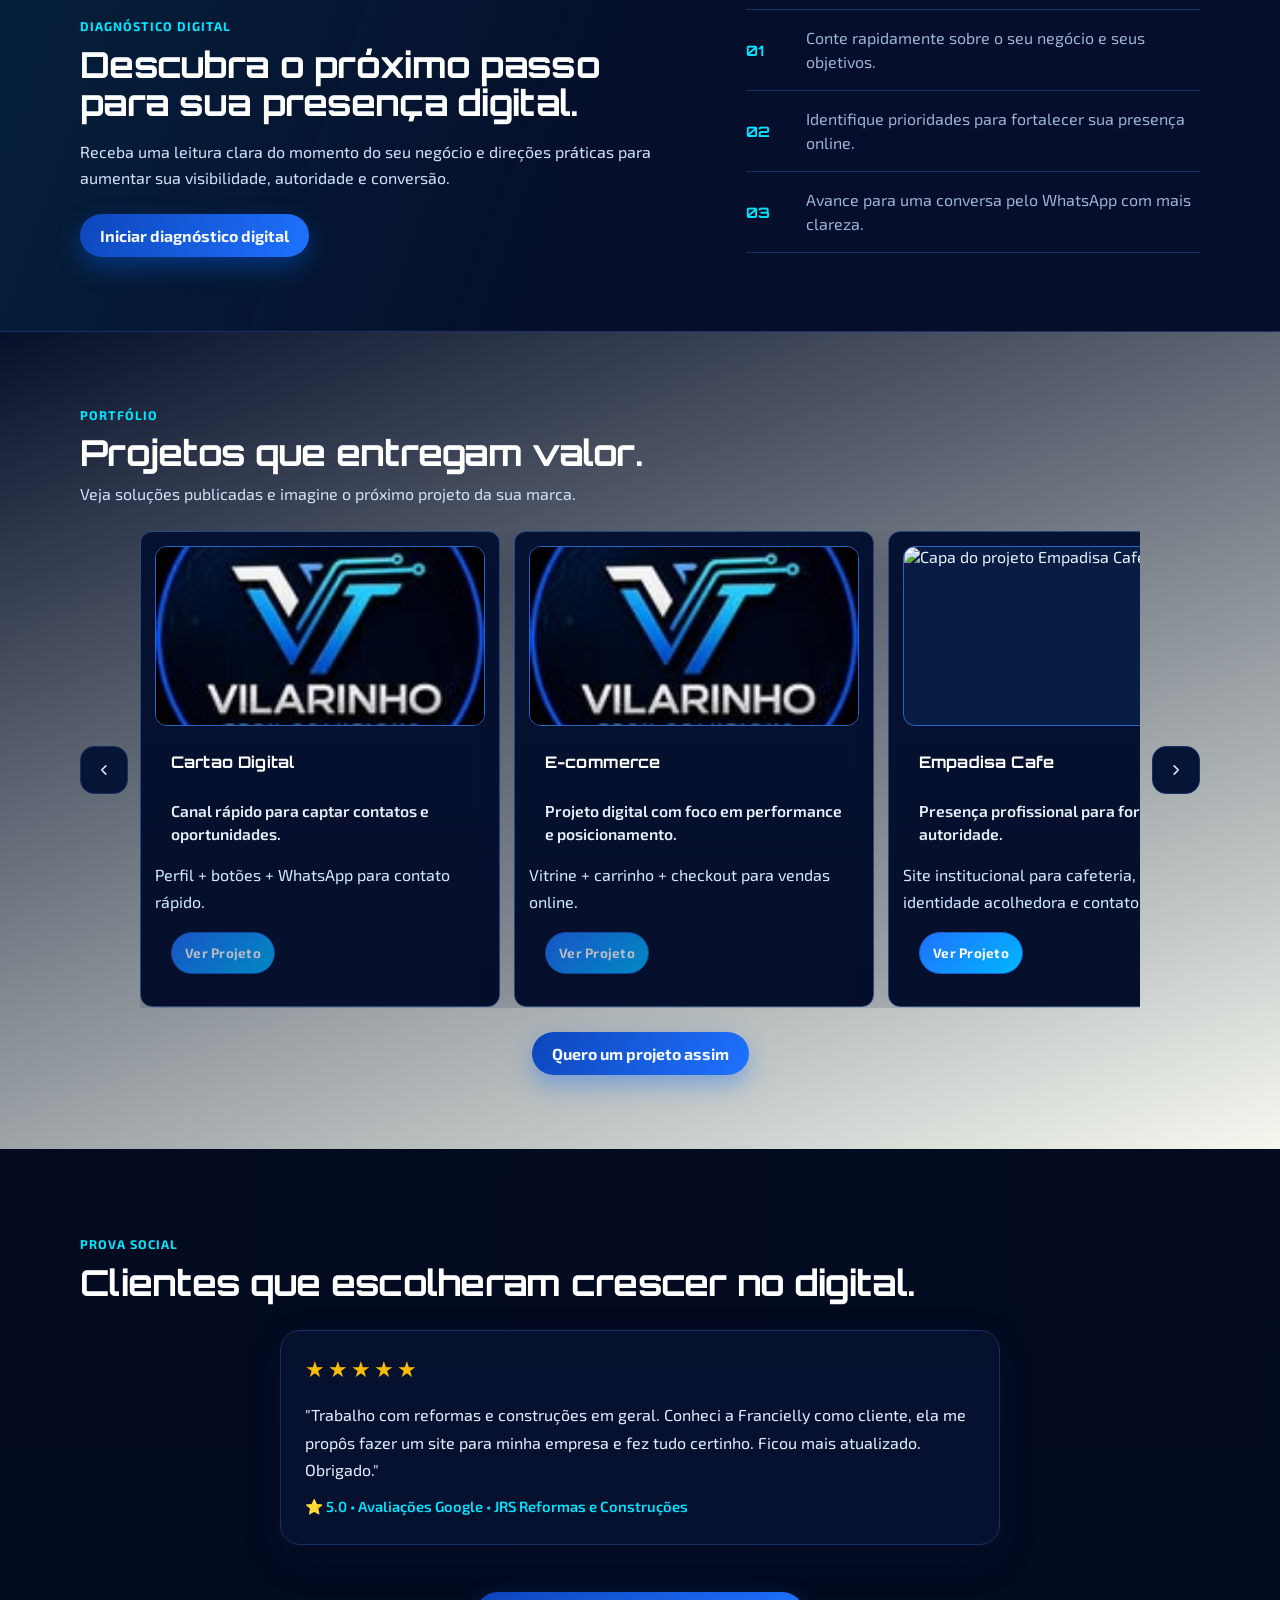
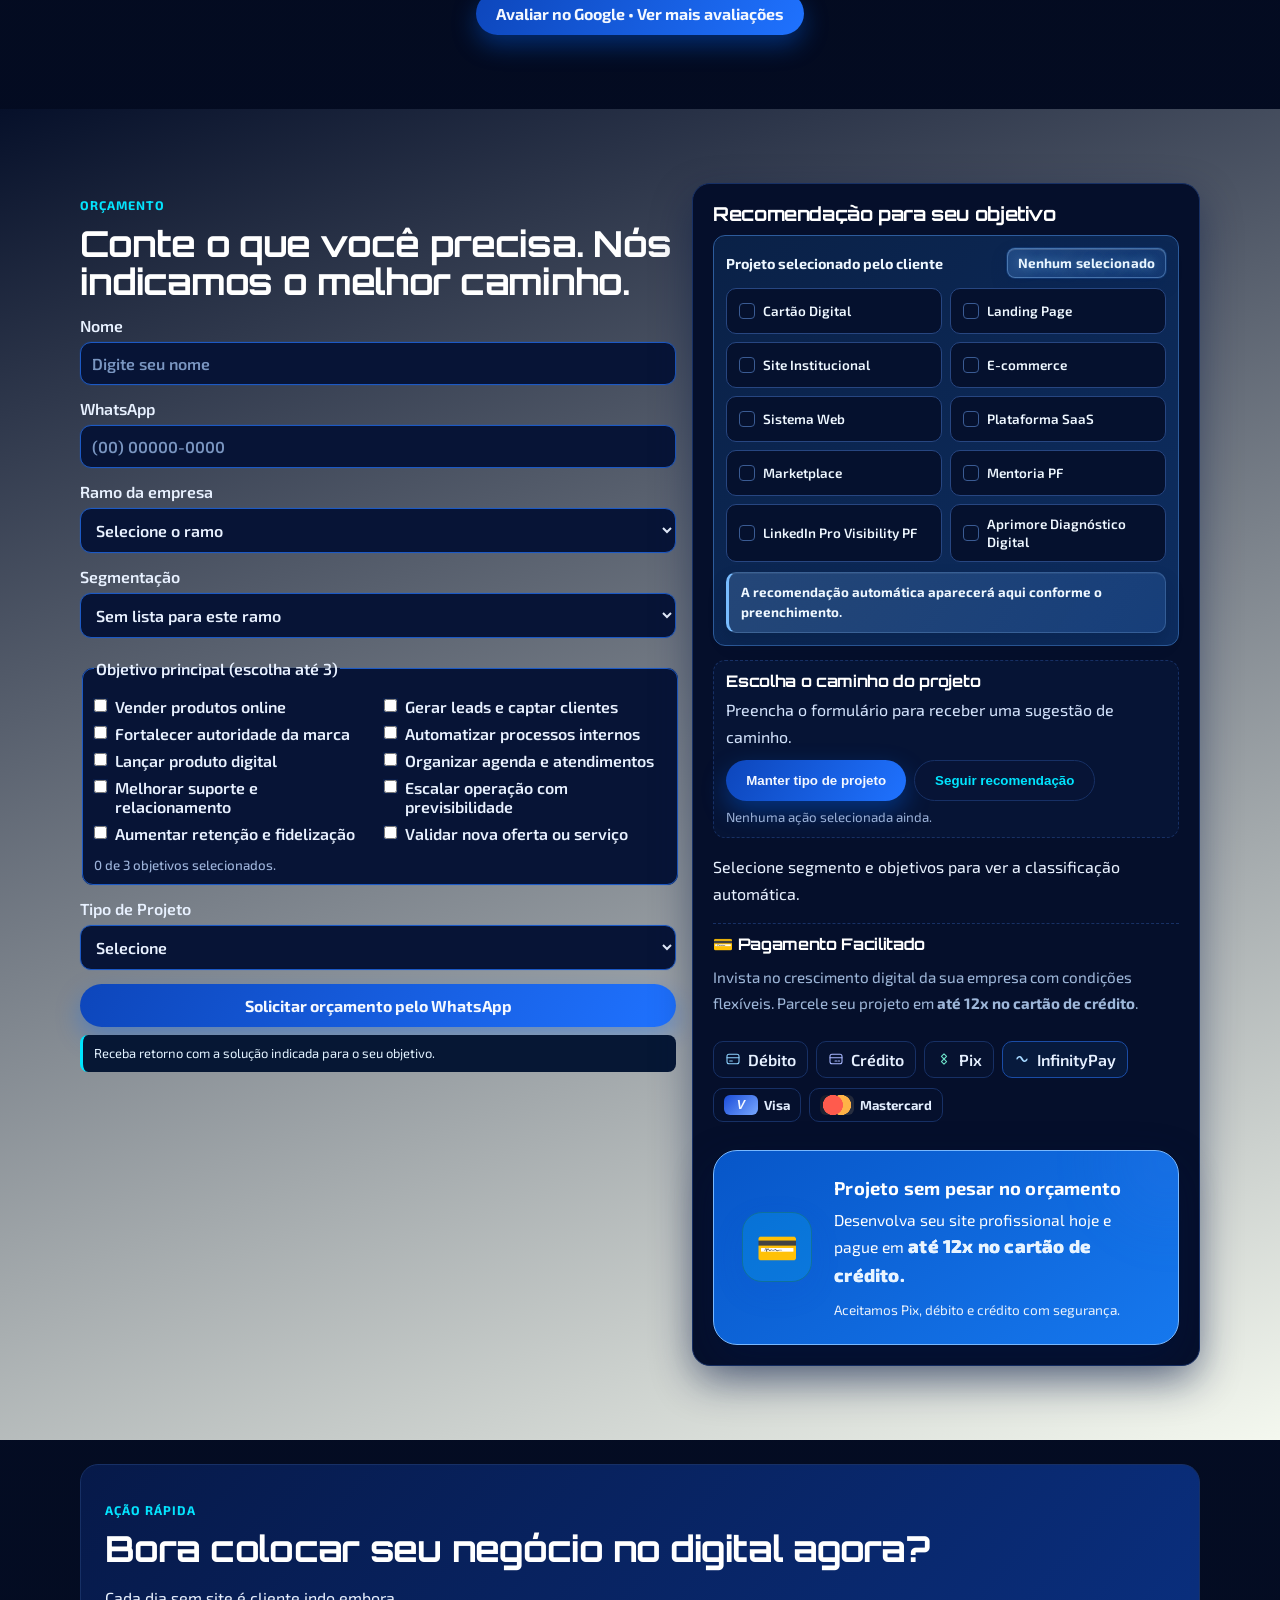
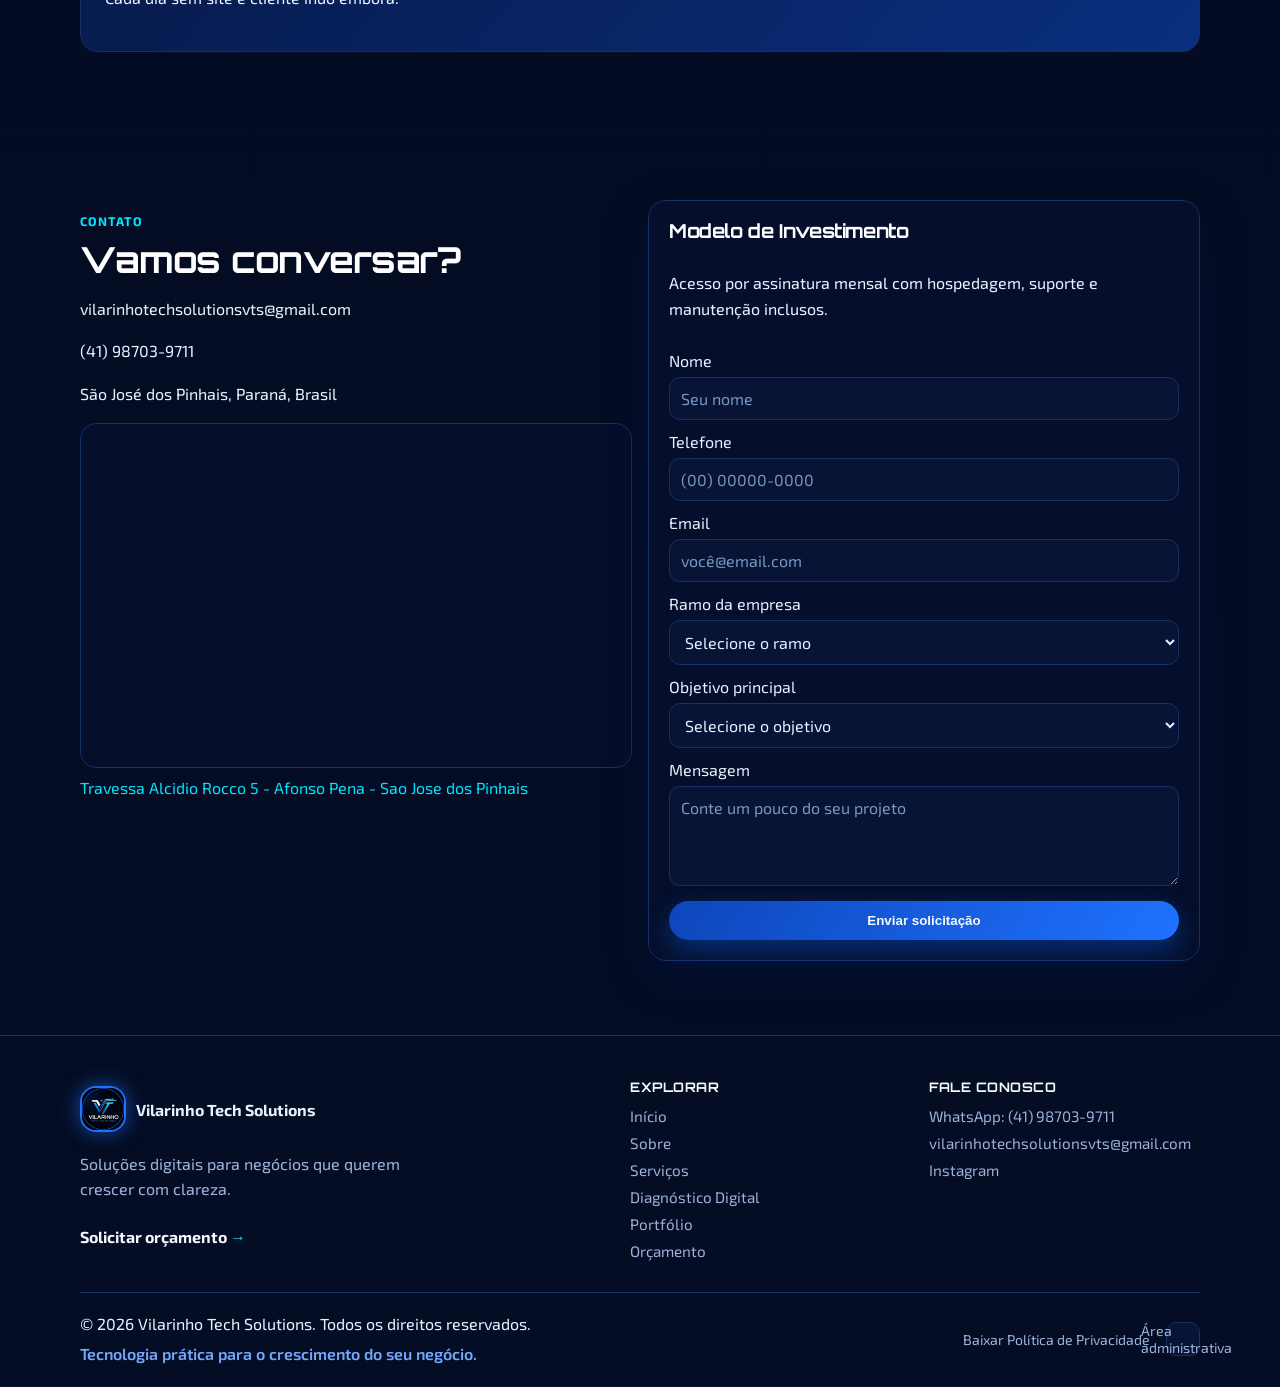
==== commit 0df35da5: "feat: add digital diagnostic section and privacy PDF Adds a dedicated Diagnóstico Digital section, u" ====
--- a/index.html
+++ b/index.html
@@ -764,6 +764,41 @@
         </div>
       </section>
 
+      <section id="diagnostico-digital" class="section digital-diagnostic section-reveal">
+        <div class="container digital-diagnostic-grid">
+          <div>
+            <p class="section-label">Diagnóstico Digital</p>
+            <h2>Descubra o próximo passo para sua presença digital.</h2>
+            <p class="subtitle">
+              Receba uma leitura clara do momento do seu negócio e direções
+              práticas para aumentar sua visibilidade, autoridade e conversão.
+            </p>
+            <a
+              class="btn"
+              href="https://vilarinho-tech-digital.netlify.app/"
+              target="_blank"
+              rel="noreferrer"
+            >
+              Iniciar diagnóstico digital
+            </a>
+          </div>
+          <ol class="digital-diagnostic-steps">
+            <li>
+              <strong>01</strong>
+              <span>Conte rapidamente sobre o seu negócio e seus objetivos.</span>
+            </li>
+            <li>
+              <strong>02</strong>
+              <span>Identifique prioridades para fortalecer sua presença online.</span>
+            </li>
+            <li>
+              <strong>03</strong>
+              <span>Avance para uma conversa pelo WhatsApp com mais clareza.</span>
+            </li>
+          </ol>
+        </div>
+      </section>
+
       <section id="portfolio" class="section alt section-reveal">
         <div class="container">
           <div class="portfolio-section-header">
@@ -1643,8 +1678,8 @@
             <p class="section-label">Contato</p>
             <h2>Vamos conversar?</h2>
             <p>
-              <a href="mailto:vilarinhotechsolutions@gmail.com"
-                >vilarinhotechsolutions@gmail.com</a
+              <a href="mailto:vilarinhotechsolutionsvts@gmail.com"
+                >vilarinhotechsolutionsvts@gmail.com</a
               >
             </p>
             <p><a href="tel:+5541987039711">(41) 98703-9711</a></p>
@@ -1751,6 +1786,7 @@
             <a href="#inicio">Início</a>
             <a href="#sobre">Sobre</a>
             <a href="servicos.html">Serviços</a>
+            <a href="#diagnostico-digital">Diagnóstico Digital</a>
             <a href="portfolio.html">Portfólio</a>
             <a href="#orcamento">Orçamento</a>
           </nav>
@@ -1760,8 +1796,8 @@
             <a href="https://wa.me/5541987039711" target="_blank" rel="noreferrer">
               WhatsApp: (41) 98703-9711
             </a>
-            <a href="mailto:vilarinhotechsolutions@gmail.com">
-              vilarinhotechsolutions@gmail.com
+            <a href="mailto:vilarinhotechsolutionsvts@gmail.com">
+              vilarinhotechsolutionsvts@gmail.com
             </a>
             <a
               href="https://www.instagram.com/vilarinho_tech_solutions/"
@@ -1780,8 +1816,8 @@
           </div>
           <div class="footer-legal">
           <a
-            href="politica-de-privacidade.txt"
-            download="politica-de-privacidade-vilarinho-tech-solutions.txt"
+            href="politica-de-privacidade.pdf"
+            download="politica-de-privacidade-vilarinho-tech-solutions.pdf"
           >
             Baixar Política de Privacidade
           </a>
@@ -1811,7 +1847,7 @@
   aria-label="Solicite seu orçamento aqui pelo WhatsApp"
   title="Solicite seu orçamento aqui"
 >
-  <span>Solicite seu orçamento aqui</span>
+    <span class="floating-whatsapp-message">Solicite seu orçamento</span>
   <img
     src="https://cdn-icons-png.flaticon.com/512/733/733585.png"
     alt="WhatsApp"
--- a/style.css
+++ b/style.css
@@ -1416,6 +1416,56 @@
   width: fit-content;
 }
 
+.digital-diagnostic {
+  position: relative;
+  overflow: hidden;
+  border-block: 1px solid var(--line);
+  background:
+    linear-gradient(110deg, rgba(0, 229, 255, 0.08), transparent 48%),
+    var(--card);
+}
+
+.digital-diagnostic-grid {
+  display: grid;
+  grid-template-columns: minmax(0, 1.15fr) minmax(280px, 0.85fr);
+  align-items: center;
+  gap: 52px;
+}
+
+.digital-diagnostic .subtitle {
+  max-width: 58ch;
+  margin-bottom: 22px;
+}
+
+.digital-diagnostic-steps {
+  display: grid;
+  gap: 0;
+  margin: 0;
+  padding: 0;
+  list-style: none;
+  border-top: 1px solid var(--line);
+}
+
+.digital-diagnostic-steps li {
+  display: grid;
+  grid-template-columns: 46px 1fr;
+  gap: 14px;
+  align-items: center;
+  padding: 16px 0;
+  border-bottom: 1px solid var(--line);
+}
+
+.digital-diagnostic-steps strong {
+  color: var(--accent);
+  font-family: "Orbitron", sans-serif;
+  font-size: 0.9rem;
+}
+
+.digital-diagnostic-steps span {
+  color: var(--muted);
+  line-height: 1.5;
+}
+
 .service-head {
   display: flex;
   align-items: center;
@@ -3169,13 +3219,13 @@
   bottom: 22px;
   background: linear-gradient(135deg, #0fbcf9 0%, #00a856 100%);
   color: #ffffff;
-  display: flex;
-  align-items: center;
-  gap: 10px;
-  padding: 13px 18px;
-  border-radius: 999px;
-  font-size: 15px;
-  font-weight: 700;
+  display: inline-flex;
+  align-items: center;
+  justify-content: center;
+  width: 56px;
+  height: 56px;
+  padding: 0;
+  border-radius: 50%;
   text-decoration: none;
   border: 1px solid rgba(255, 255, 255, 0.26);
   box-shadow:
@@ -3188,19 +3238,27 @@
     filter 0.2s ease;
 }
 
-.floating-whatsapp span {
-  display: inline-block;
+.floating-whatsapp-message {
+  position: absolute;
+  right: 0;
+  bottom: calc(100% + 12px);
+  width: 0;
+  padding: 10px 0;
   overflow: hidden;
   white-space: nowrap;
-  width: auto;
-  max-width: 220px;
-  padding-right: 2px;
-  text-shadow: 0 1px 2px rgba(0, 0, 0, 0.16);
+  border-radius: 8px;
+  background: #ffffff;
+  color: #12325f;
+  box-shadow: 0 12px 26px rgba(0, 16, 50, 0.22);
+  font-size: 0.84rem;
+  font-weight: 700;
+  line-height: 1;
+  animation: whatsapp-message-write 4.5s steps(24, end) 1 forwards;
 }
 
 .floating-whatsapp img {
-  width: 28px;
-  height: 28px;
+  width: 30px;
+  height: 30px;
   flex-shrink: 0;
   filter: drop-shadow(0 2px 4px rgba(0, 0, 0, 0.2));
 }
@@ -3218,15 +3276,49 @@
   outline-offset: 3px;
 }
 
+.floating-whatsapp:hover .floating-whatsapp-message,
+.floating-whatsapp:focus-visible .floating-whatsapp-message {
+  width: max-content;
+  padding: 10px 14px;
+  animation: none;
+}
+
+@keyframes whatsapp-message-write {
+  0%,
+  12% {
+    width: 0;
+    padding-inline: 0;
+  }
+  55%,
+  76% {
+    width: 183px;
+    padding-inline: 14px;
+  }
+  100% {
+    opacity: 0;
+  }
+  88%,
+  100% {
+    width: 0;
+    padding-inline: 0;
+  }
+}
+
 @media (max-width: 640px) {
   .floating-whatsapp {
     right: 14px;
     bottom: 14px;
-    padding: 12px 14px;
-  }
-
-  .floating-whatsapp span {
-    display: none;
+    width: 52px;
+    height: 52px;
+  }
+}
+
+@media (prefers-reduced-motion: reduce) {
+  .floating-whatsapp-message {
+    width: max-content;
+    padding-inline: 14px;
+    opacity: 1;
+    animation: none;
   }
 }
 .section-reveal {
@@ -3298,6 +3390,11 @@
   .footer-top {
     grid-template-columns: 1fr;
     gap: 24px;
+  }
+
+  .digital-diagnostic-grid {
+    grid-template-columns: 1fr;
+    gap: 30px;
   }
 
   .footer-nav {
